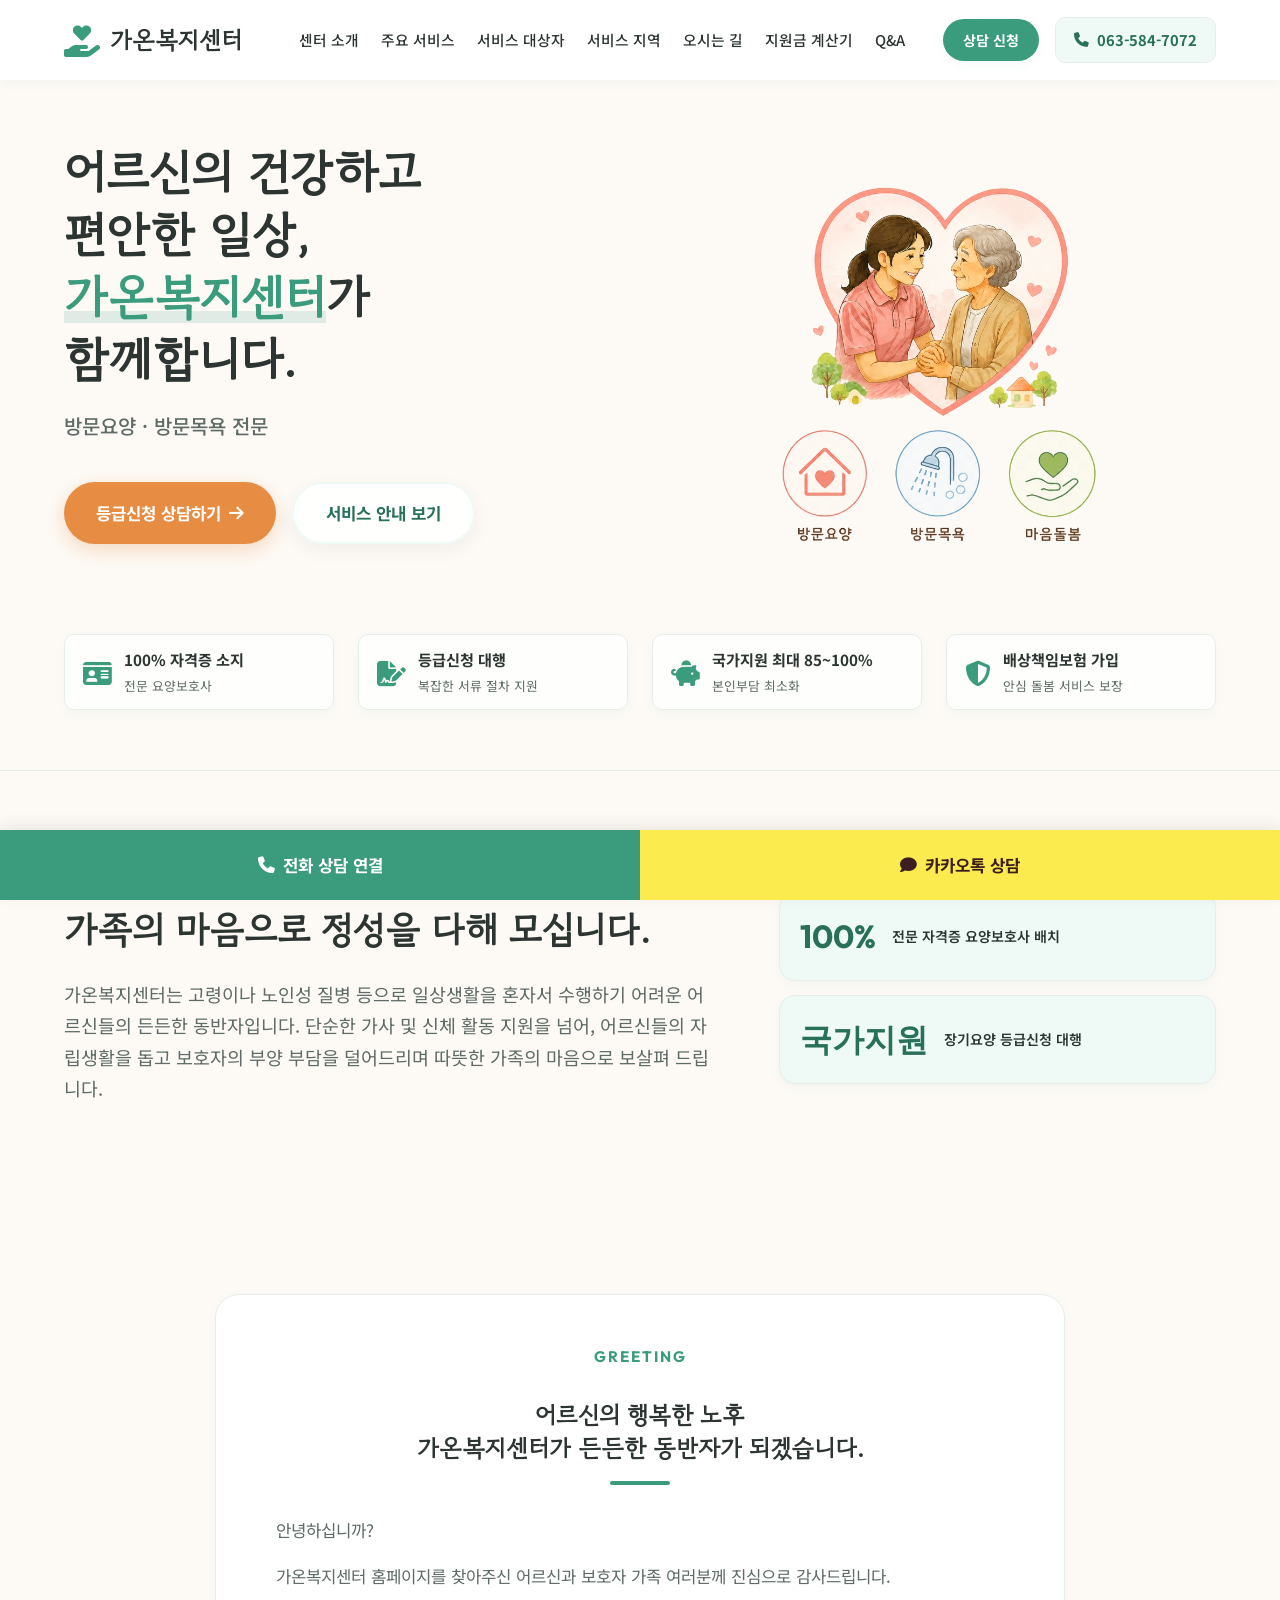
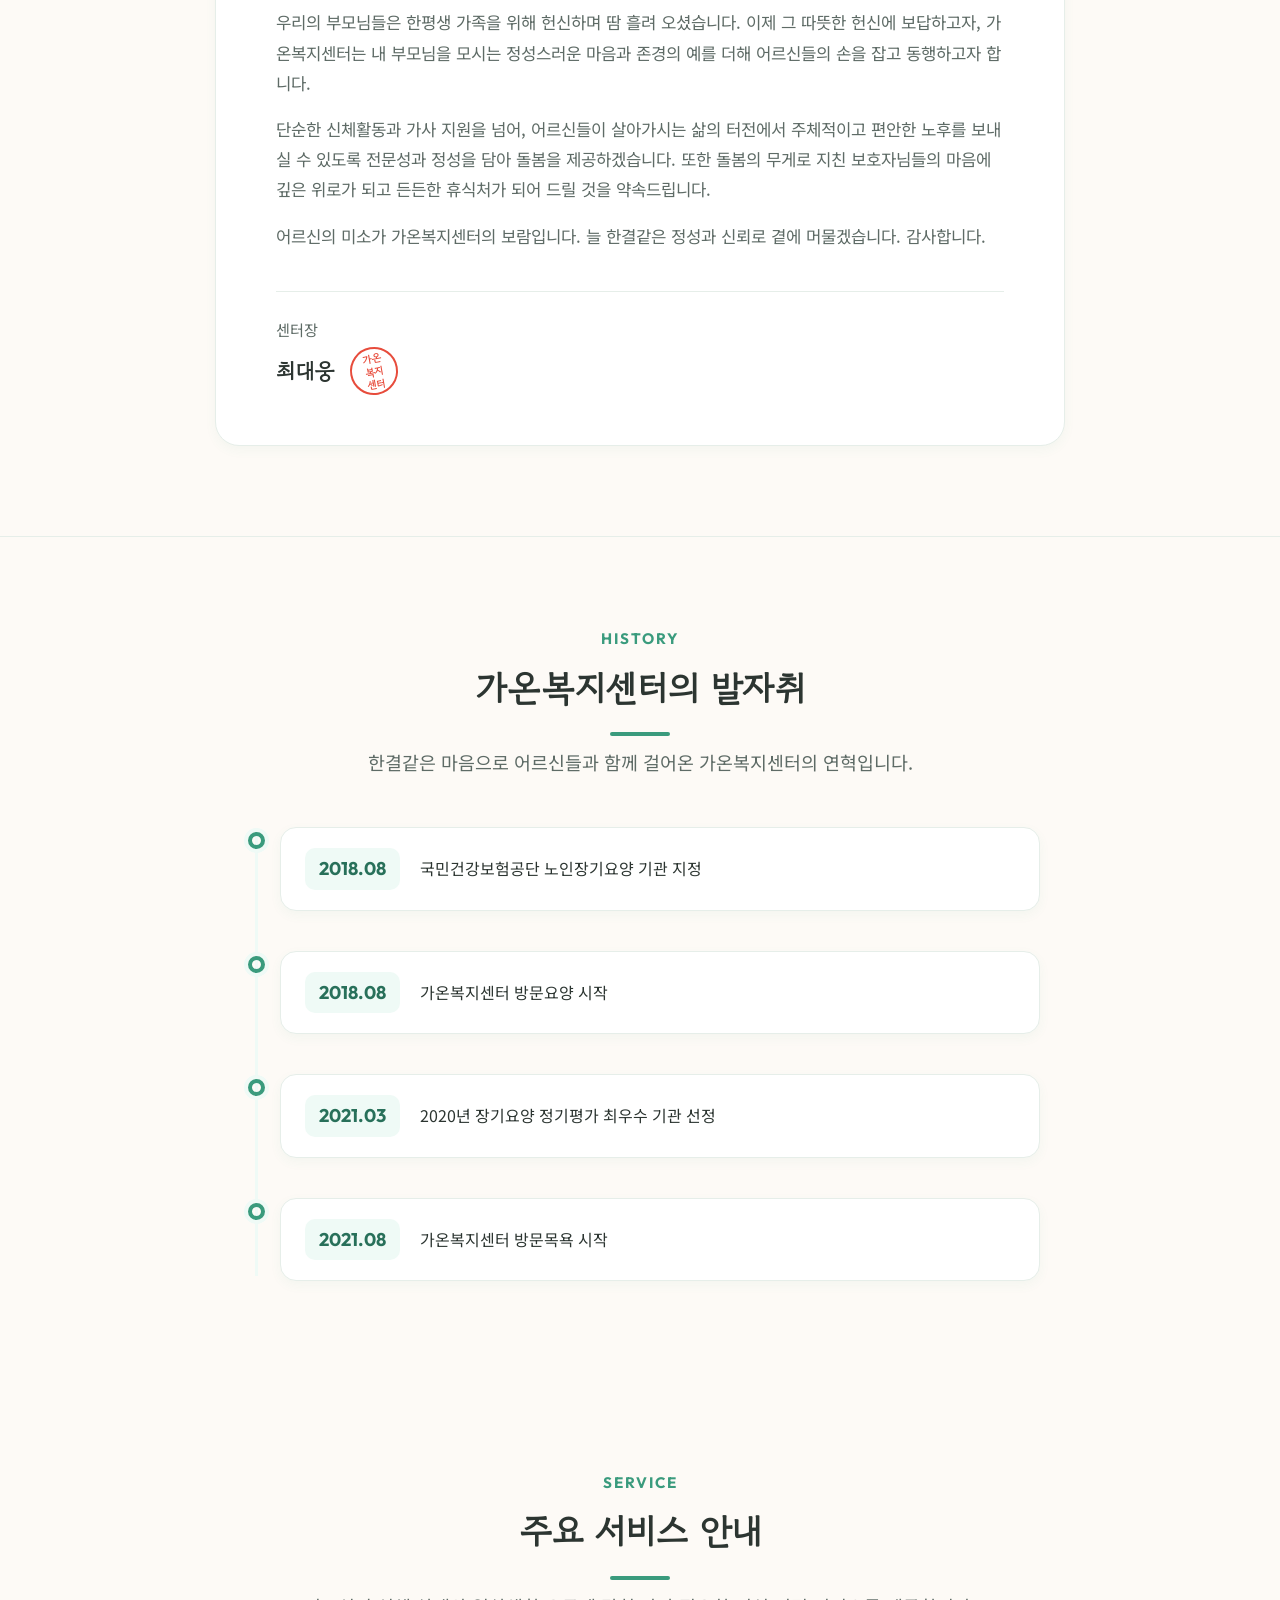
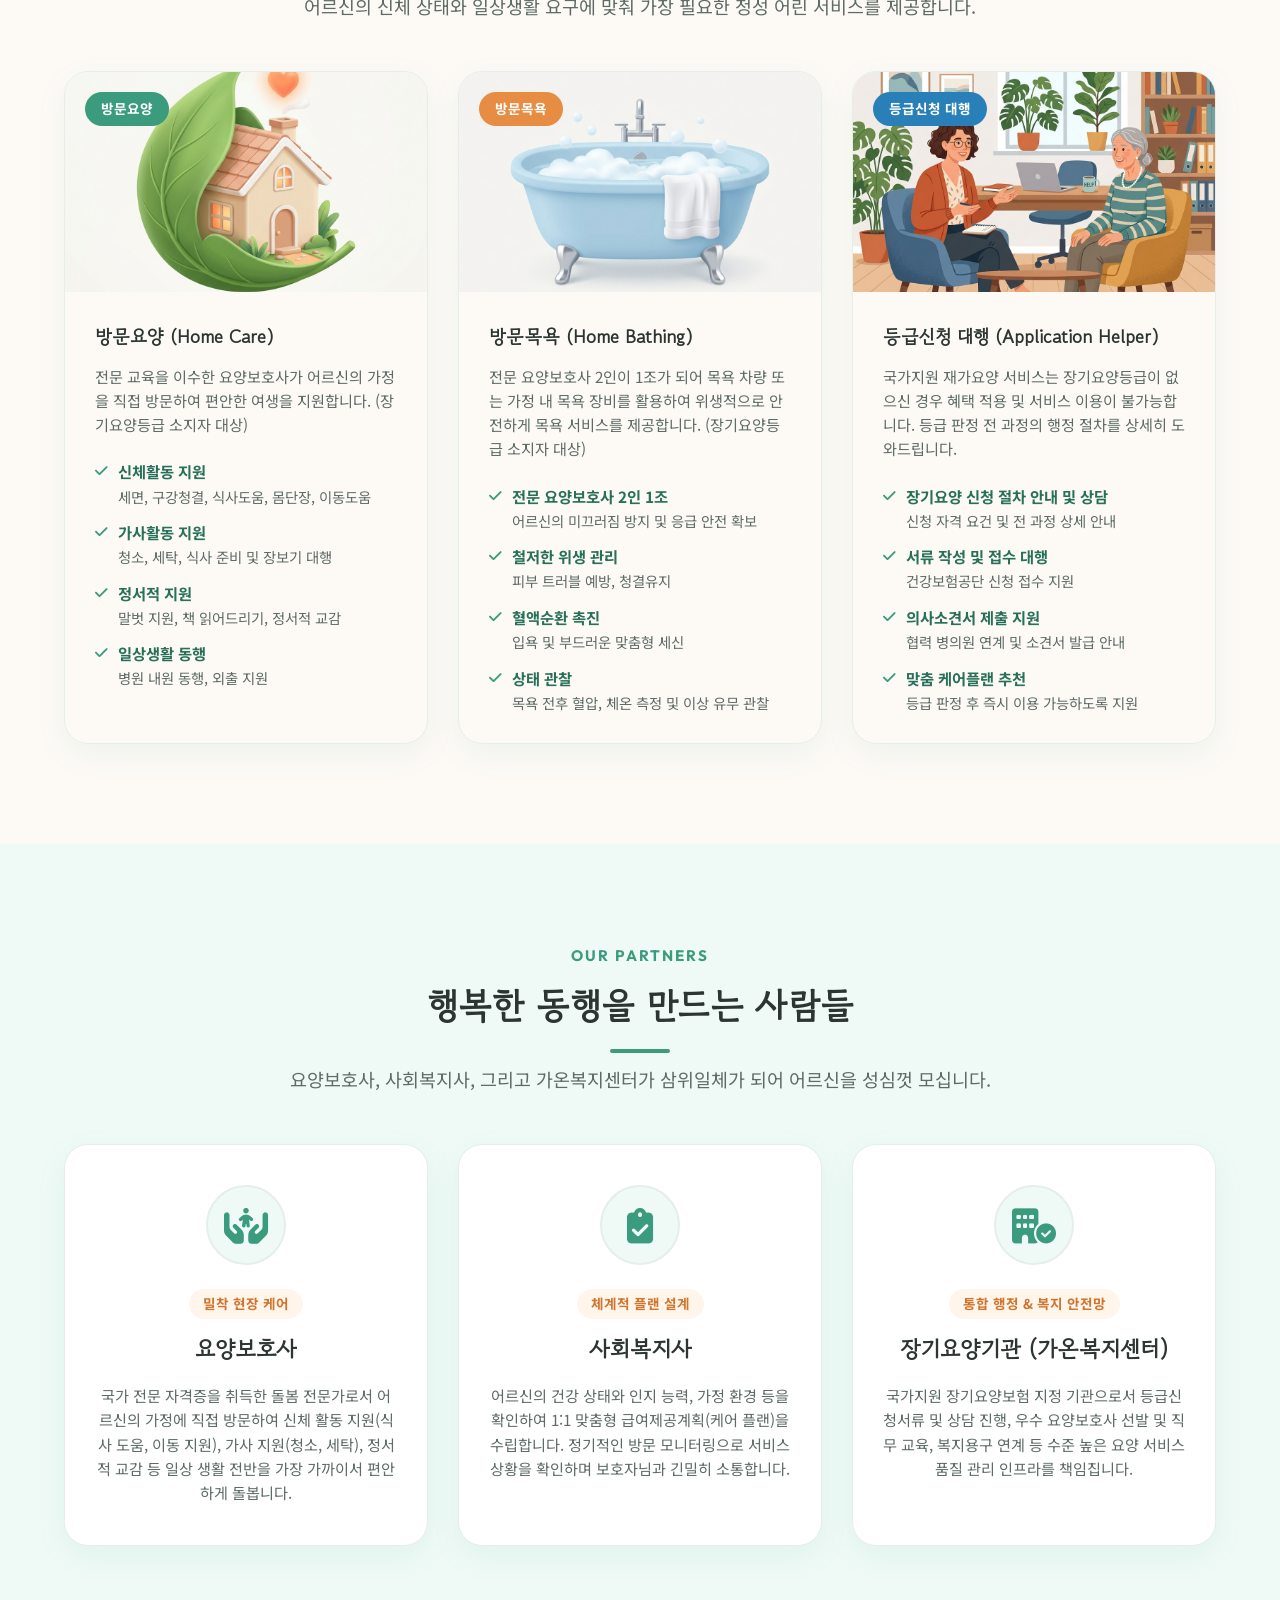
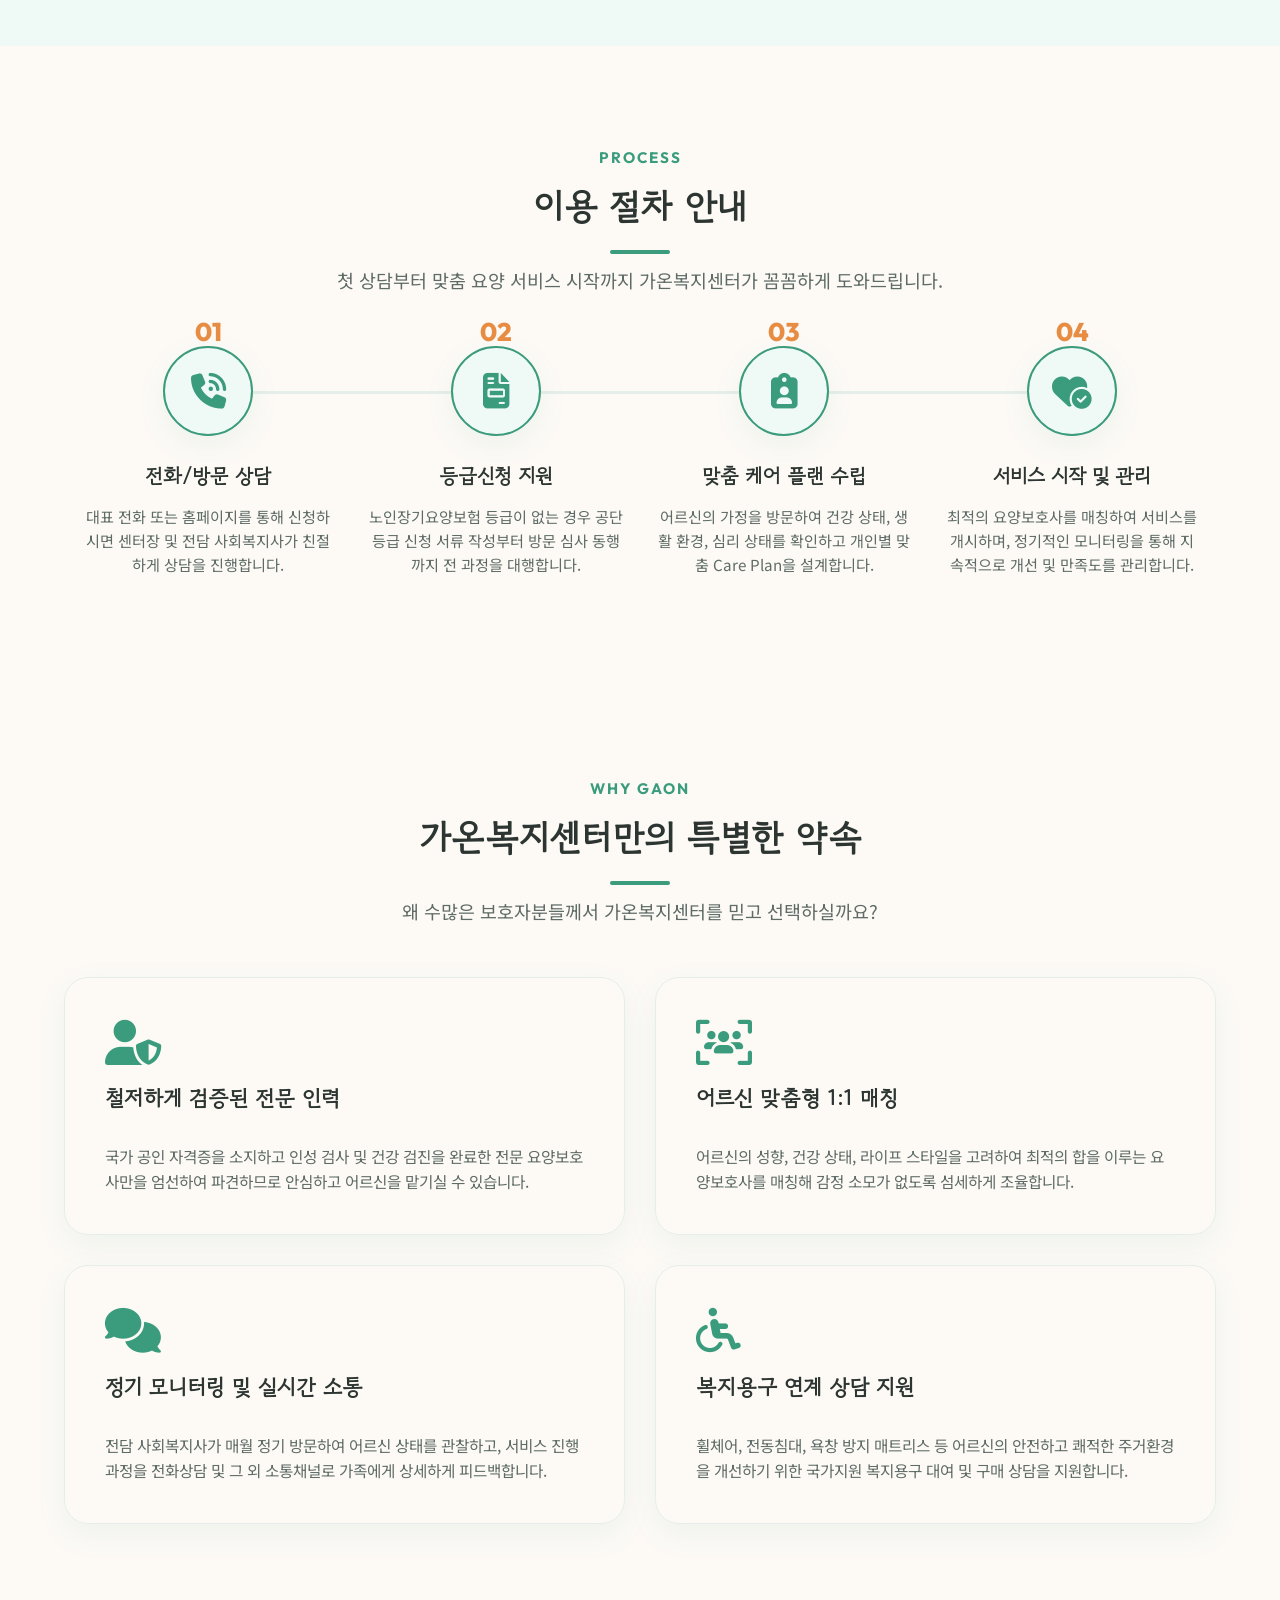
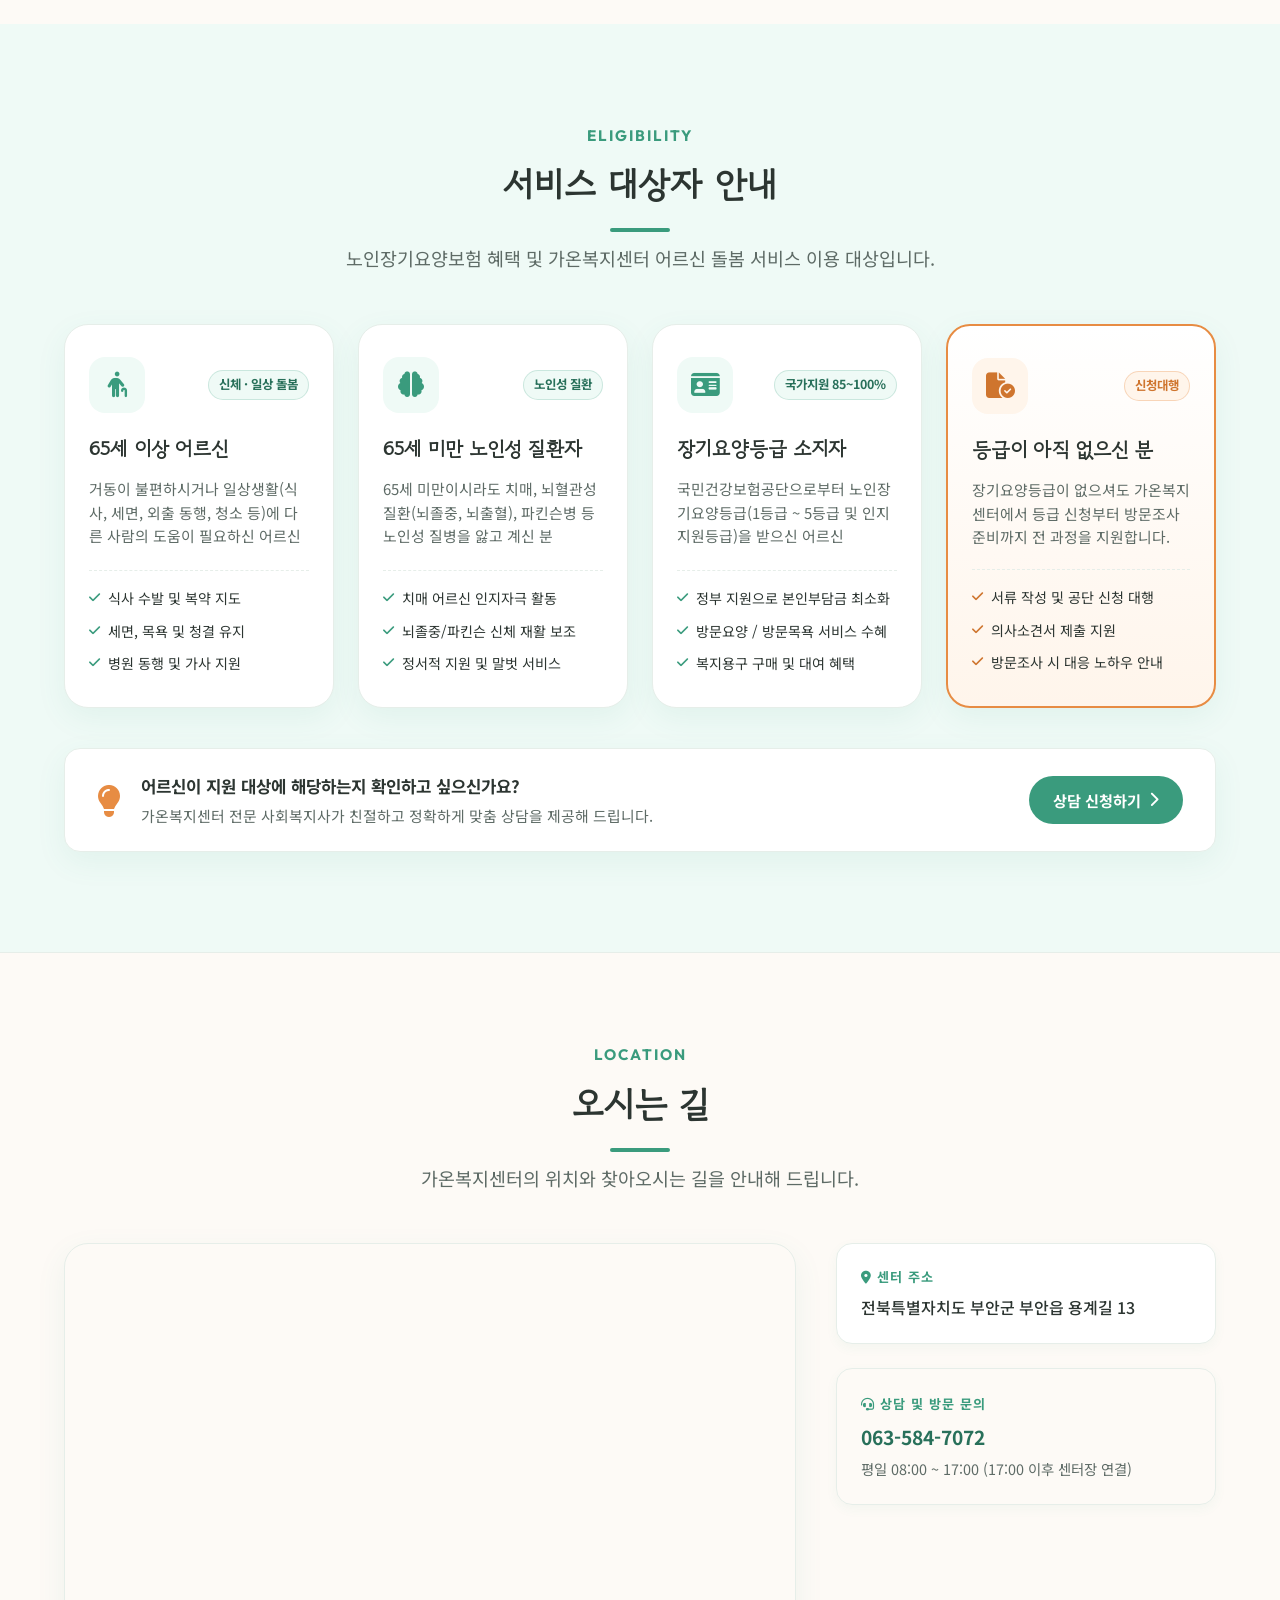
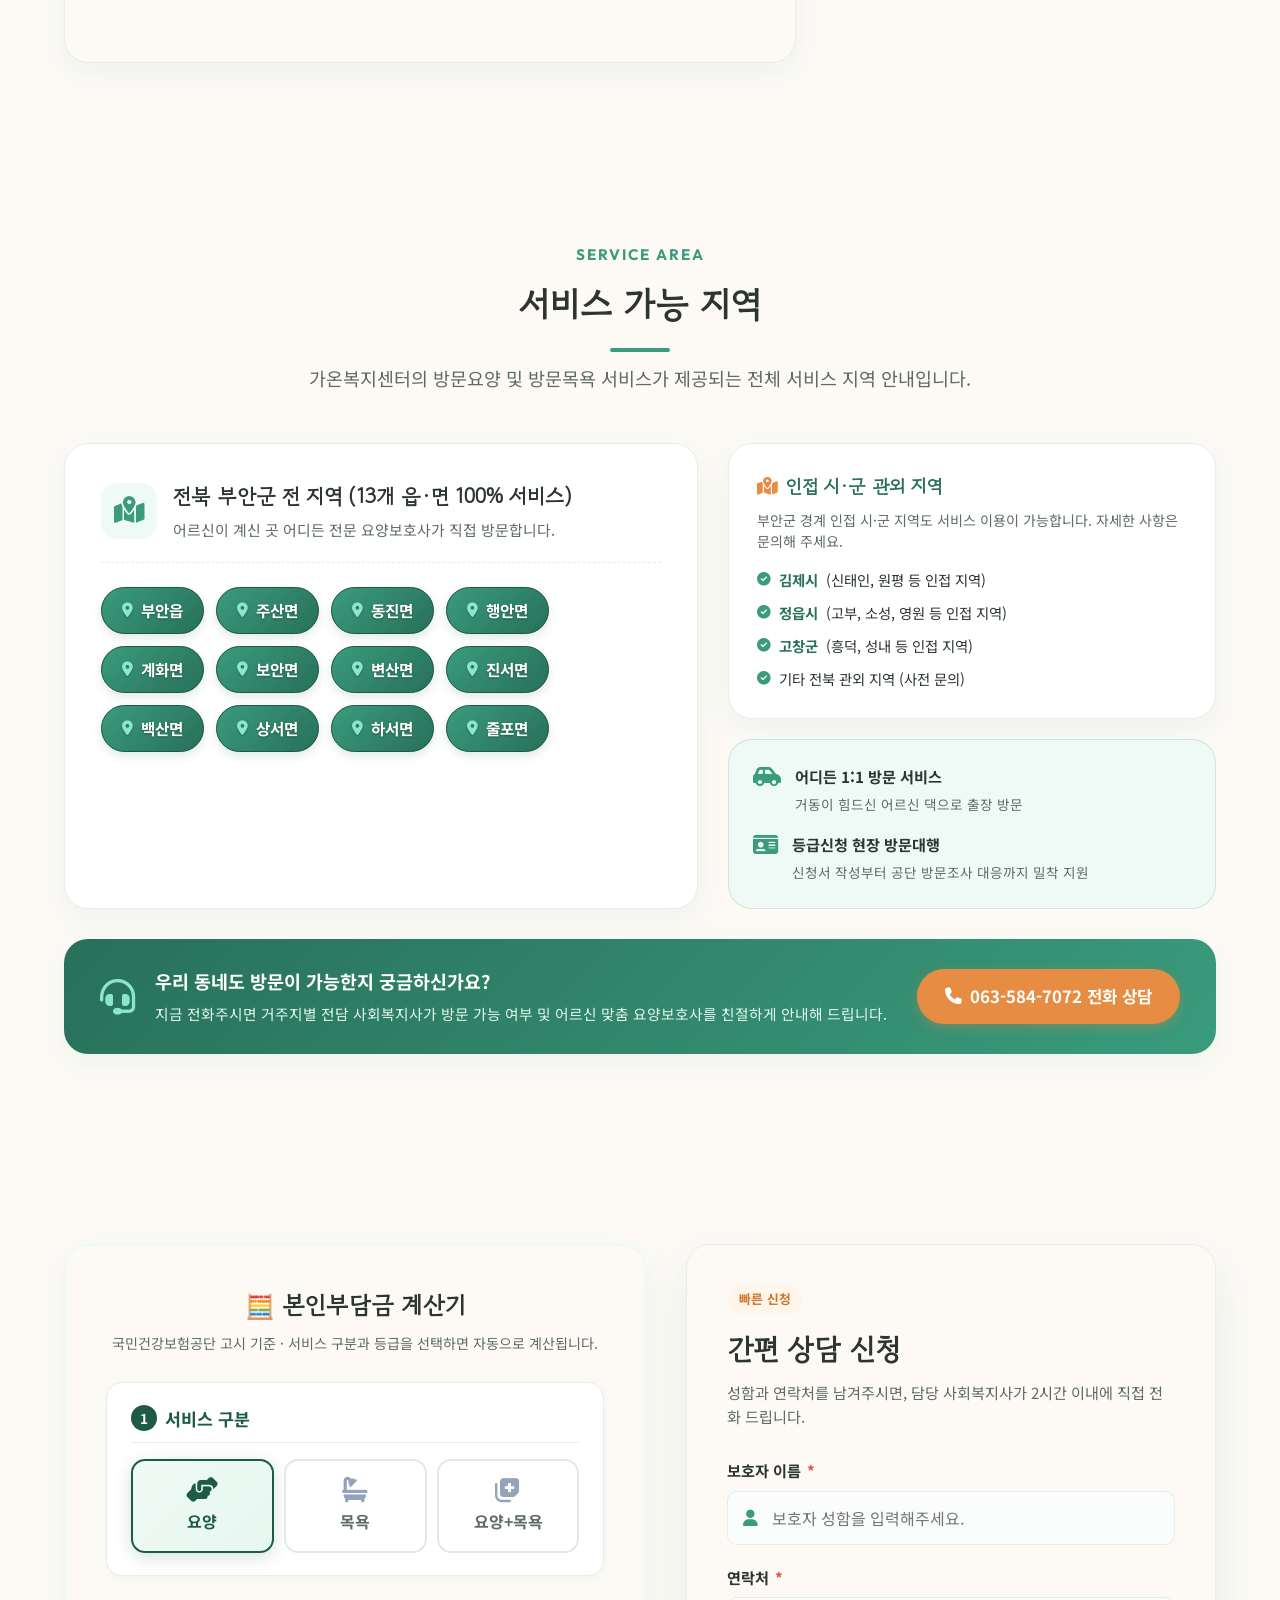
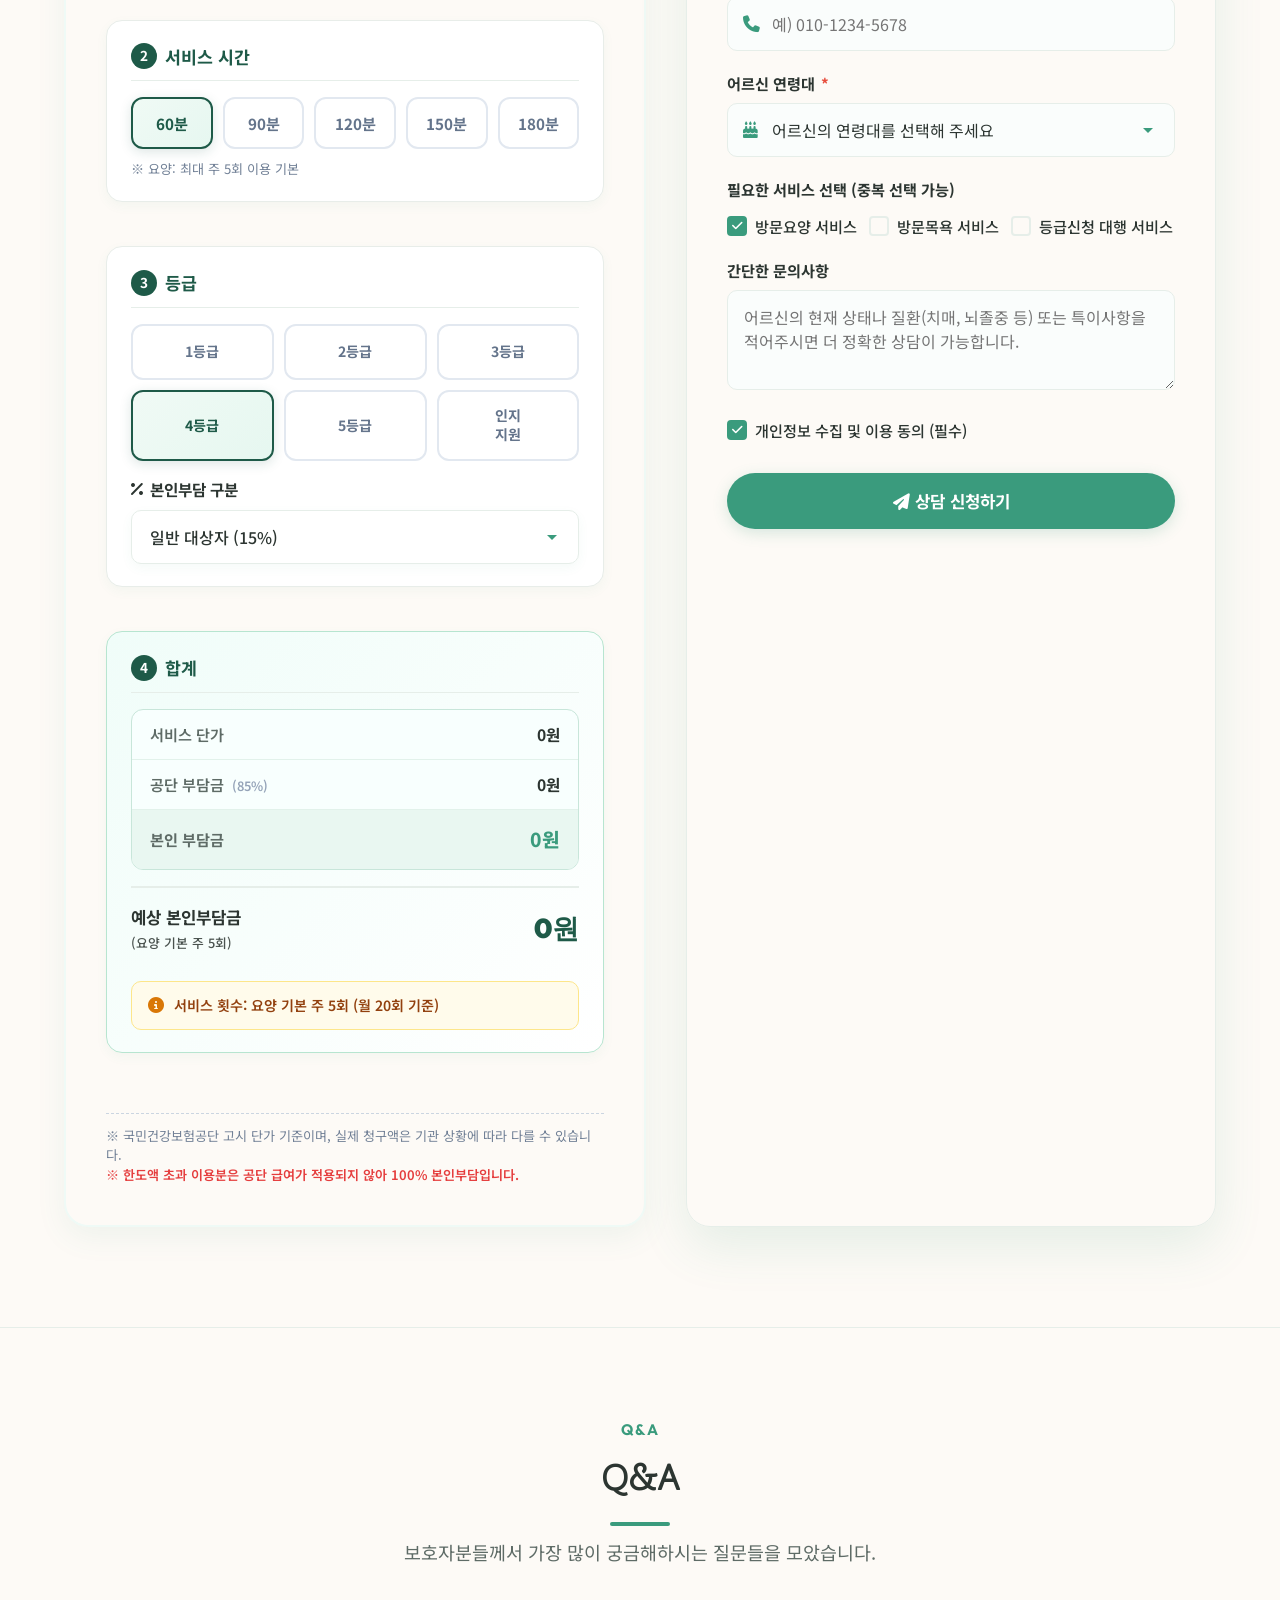
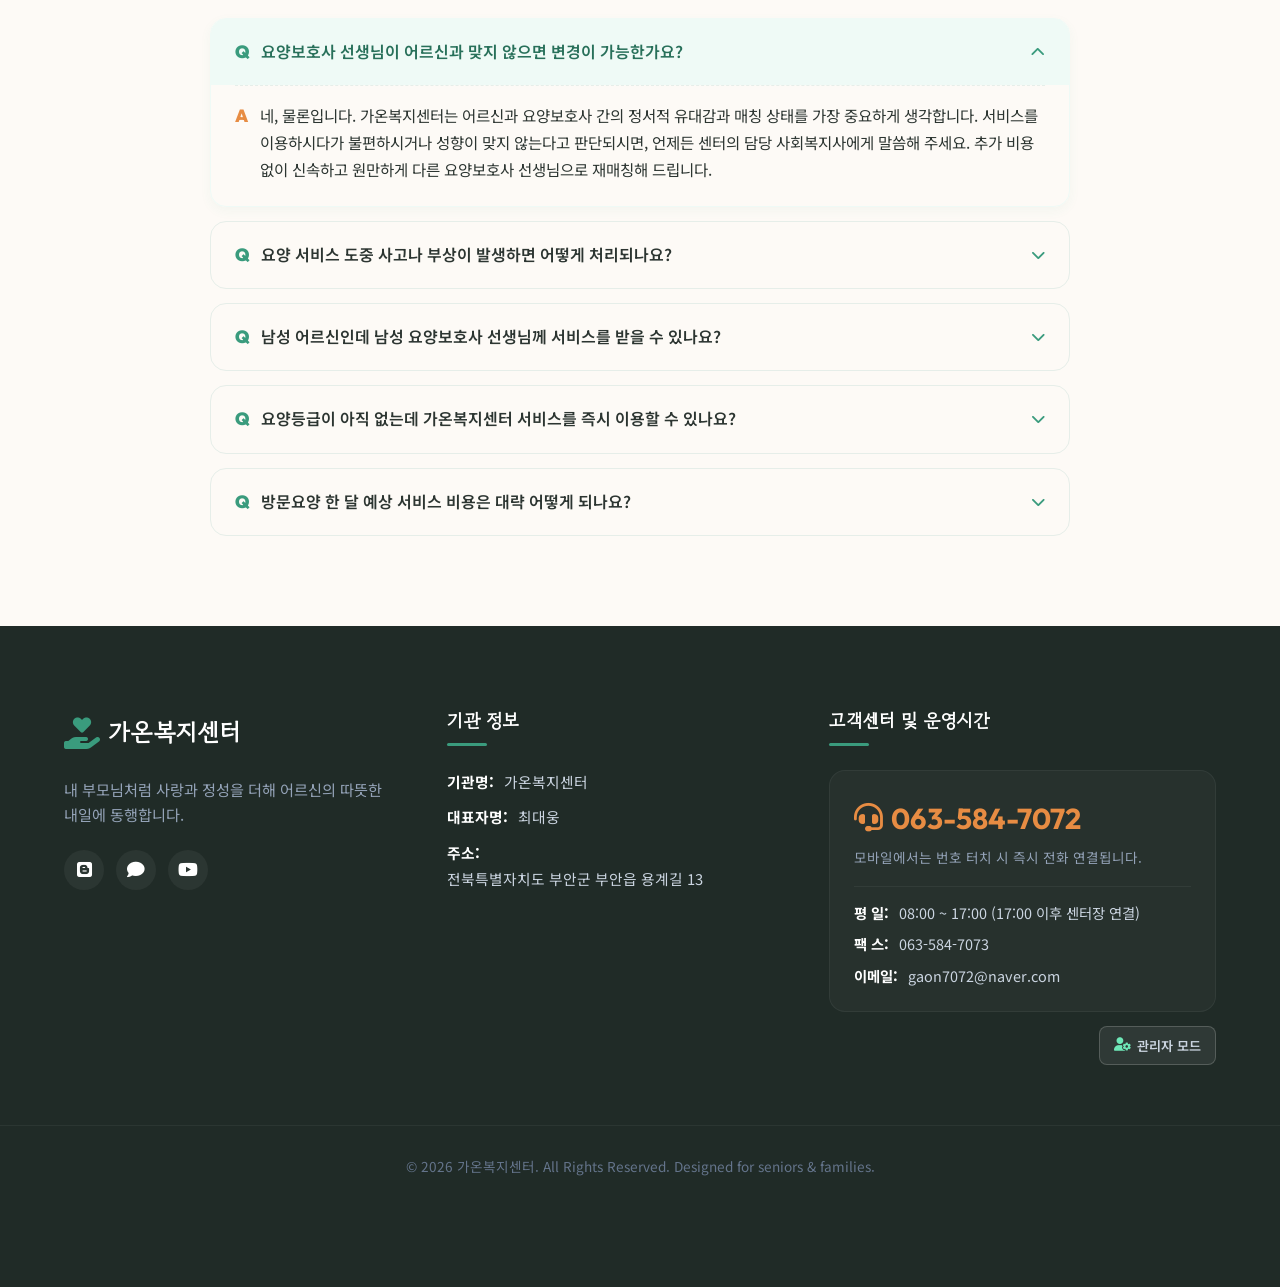
==== index.html @ 6565c1ab "Move admin button to under customer center box in footer" ====
<!DOCTYPE html>
<html lang="ko">
<head>
    <meta charset="UTF-8">
    <meta name="viewport" content="width=device-width, initial-scale=1.0">
    <title>가온복지센터 | 방문요양 · 방문목욕 전문</title>
    
    <!-- SEO Meta Tags -->
    <meta name="description" content="어르신의 건강하고 편안한 일상, 가온복지센터가 함께합니다. 100% 자격증 소지 전문 요양보호사, 등급신청 대행, 국가지원 최대 85~100% 혜택. 지금 상담을 신청하세요.">
    <meta name="keywords" content="방문요양, 방문목욕, 노인장기요양보험, 요양등급신청, 장기요양기관, 요양보호사, 어르신돌봄, 복지용구, 가온복지센터">
    <meta name="author" content="가온복지센터">
    <meta property="og:type" content="website">
    <meta property="og:title" content="가온복지센터">
    <meta property="og:description" content="어르신의 건강하고 편안한 일상, 가온복지센터가 함께합니다.">
    <meta property="og:image" content="assets/images/hero-care.png">
    
    <!-- Google Fonts -->
    <link rel="preconnect" href="https://fonts.googleapis.com">
    <link rel="preconnect" href="https://fonts.gstatic.com" crossorigin>
    <link href="https://fonts.googleapis.com/css2?family=Gowun+Dodum&family=Noto+Sans+KR:wght@300;400;500;700;900&family=Outfit:wght@400;600;700&display=swap" rel="stylesheet">
    
    <!-- FontAwesome for Icons -->
    <link rel="stylesheet" href="https://cdnjs.cloudflare.com/ajax/libs/font-awesome/6.4.0/css/all.min.css">
    
    <!-- Custom Style -->
    <link rel="stylesheet" href="css/style.css">
</head>
<body>

    <!-- Header Navigation -->
    <header class="main-header">
        <div class="header-container">
            <a href="#" class="logo">
                <span class="logo-icon"><i class="fa-solid fa-hand-holding-heart"></i></span>
                <span class="logo-text">가온복지센터</span>
            </a>
            
            <nav class="nav-menu" id="navMenu">
                <ul>
                    <li><a href="#about" class="nav-link">센터 소개</a></li>
                    <li><a href="#services" class="nav-link">주요 서비스</a></li>
                    <li><a href="#target" class="nav-link">서비스 대상자</a></li>
                    <li><a href="#service-area" class="nav-link">서비스 지역</a></li>
                    <li><a href="#reviews" class="nav-link">이용자 후기</a></li>
                    <li><a href="#gallery" class="nav-link">인증서/사진</a></li>
                    <li><a href="#map" class="nav-link">오시는 길</a></li>
                    <li><a href="#calculator" class="nav-link">지원금 계산기</a></li>
                    <li><a href="#faq" class="nav-link">Q&A</a></li>
                    <li><a href="#consultation" class="nav-link-btn mobile-only">상담 신청</a></li>
                </ul>
            </nav>
            
            <div class="header-actions">
                <a href="#consultation" class="nav-link-btn desktop-only">상담 신청</a>
                <a href="tel:063-584-7072" class="btn-tel" id="headerPhone"><i class="fa-solid fa-phone"></i> <span>063-584-7072</span></a>
                <button class="mobile-menu-toggle" id="menuToggle" aria-label="메뉴 열기">
                    <span></span>
                    <span></span>
                    <span></span>
                </button>
            </div>
        </div>
    </header>

    <main>
        <!-- Hero Section -->
        <section class="hero-section">
            <div class="hero-container">
                <div class="hero-grid">
                    <div class="hero-content">
                        <h1 class="hero-title">
                            어르신의 건강하고<br>편안한 일상,<br>
                            <span class="highlight">가온복지센터</span>가 함께합니다.
                        </h1>
                        <p class="hero-subtitle">
                            방문요양 · 방문목욕 전문
                        </p>
                        
                        <div class="hero-ctas">
                            <a href="#consultation" class="btn-primary">등급신청 상담하기 <i class="fa-solid fa-arrow-right"></i></a>
                            <a href="#services" class="btn-secondary">서비스 안내 보기</a>
                        </div>
                    </div>
                    <div class="hero-image-box">
                        <img src="assets/images/main-hero-illustration.png?v=4" alt="가온복지센터 돌봄 일러스트" class="hero-illustration">
                    </div>
                </div>

                <div class="trust-badges">
                    <div class="trust-badge-item">
                        <div class="badge-icon"><i class="fa-solid fa-id-card"></i></div>
                        <div class="badge-text">
                            <strong>100% 자격증 소지</strong>
                            <span>전문 요양보호사</span>
                        </div>
                    </div>
                    <div class="trust-badge-item">
                        <div class="badge-icon"><i class="fa-solid fa-file-signature"></i></div>
                        <div class="badge-text">
                            <strong>등급신청 대행</strong>
                            <span>복잡한 서류 절차 지원</span>
                        </div>
                    </div>
                    <div class="trust-badge-item">
                        <div class="badge-icon"><i class="fa-solid fa-piggy-bank"></i></div>
                        <div class="badge-text">
                            <strong>국가지원 최대 85~100%</strong>
                            <span>본인부담 최소화</span>
                        </div>
                    </div>
                    <div class="trust-badge-item">
                        <div class="badge-icon"><i class="fa-solid fa-shield-halved"></i></div>
                        <div class="badge-text">
                            <strong>배상책임보험 가입</strong>
                            <span>안심 돌봄 서비스 보장</span>
                        </div>
                    </div>
                </div>
            </div>
        </section>

        <!-- Brief Intro / Stat Banner -->
        <section id="about" class="intro-section">
            <div class="container">
                <div class="intro-grid">
                    <div class="intro-text">
                        <h2 class="section-title-sm">ABOUT US</h2>
                        <h3 class="intro-headline">가족의 마음으로 정성을 다해 모십니다.</h3>
                        <p class="intro-description">
                            가온복지센터는 고령이나 노인성 질병 등으로 일상생활을 혼자서 수행하기 어려운 어르신들의 든든한 동반자입니다. 단순한 가사 및 신체 활동 지원을 넘어, 어르신들의 자립생활을 돕고 보호자의 부양 부담을 덜어드리며 따뜻한 가족의 마음으로 보살펴 드립니다.
                        </p>
                    </div>
                    <div class="stats-grid">
                        <div class="stat-card">
                            <span class="stat-number">100%</span>
                            <span class="stat-label">전문 자격증 요양보호사 배치</span>
                        </div>
                        <div class="stat-card">
                            <span class="stat-number">국가지원</span>
                            <span class="stat-label">장기요양 등급신청 대행</span>
                        </div>
                    </div>
                </div>
            </div>
        </section>

        <!-- Director's Greetings Section -->
        <section id="greeting" class="greeting-section">
            <div class="container">
                <div class="greeting-content-wrap">
                    <div class="greeting-content">
                        <span class="sub-title">GREETING</span>
                        <h2 class="section-title" id="greetingTitle">어르신의 행복한 노후<br>가온복지센터가 든든한 동반자가 되겠습니다.</h2>
                        <div class="greeting-text" id="greetingText">
                            <!-- Greetings content will be injected by JavaScript -->
                        </div>
                        <div class="director-sign">
                            <span class="director-title" id="greetingPosition">센터장</span>
                            <div class="director-name-wrapper">
                                <strong class="director-name" id="greetingDirectorName">최대웅</strong>
                                <span class="director-stamp">가온<br>복지<br>센터</span>
                            </div>
                        </div>
                    </div>
                </div>
            </div>
        </section>

        <!-- Center History Section -->
        <section id="history" class="history-section">
            <div class="container">
                <div class="section-header">
                    <span class="sub-title">HISTORY</span>
                    <h2 class="section-title">가온복지센터의 발자취</h2>
                    <p class="section-desc">한결같은 마음으로 어르신들과 함께 걸어온 가온복지센터의 연혁입니다.</p>
                </div>
                <div class="history-timeline" id="historyTimeline">
                    <!-- Timeline items will be injected by JavaScript -->
                </div>
            </div>
        </section>

        <!-- Service Overview Section -->
        <section id="services" class="services-section">
            <div class="container">
                <div class="section-header">
                    <span class="sub-title">SERVICE</span>
                    <h2 class="section-title">주요 서비스 안내</h2>
                    <p class="section-desc">어르신의 신체 상태와 일상생활 요구에 맞춰 가장 필요한 정성 어린 서비스를 제공합니다.</p>
                </div>
                
                <div class="services-grid">
                    <!-- Service 1: 방문요양 -->
                    <div class="service-card">
                        <div class="card-img-wrapper">
                            <img src="assets/images/service-care-ill.png" alt="방문요양 서비스" class="service-img">
                            <span class="service-tag">방문요양</span>
                        </div>
                        <div class="card-content">
                            <h3 class="card-title">방문요양 (Home Care)</h3>
                            <p class="card-description">
                                전문 교육을 이수한 요양보호사가 어르신의 가정을 직접 방문하여 편안한 여생을 지원합니다. (장기요양등급 소지자 대상)
                            </p>
                            <ul class="card-list">
                                <li><i class="fa-solid fa-check"></i> <div class="list-item-text"><strong>신체활동 지원</strong><span class="list-desc">세면, 구강청결, 식사도움, 몸단장, 이동도움</span></div></li>
                                <li><i class="fa-solid fa-check"></i> <div class="list-item-text"><strong>가사활동 지원</strong><span class="list-desc">청소, 세탁, 식사 준비 및 장보기 대행</span></div></li>
                                <li><i class="fa-solid fa-check"></i> <div class="list-item-text"><strong>정서적 지원</strong><span class="list-desc">말벗 지원, 책 읽어드리기, 정서적 교감</span></div></li>
                                <li><i class="fa-solid fa-check"></i> <div class="list-item-text"><strong>일상생활 동행</strong><span class="list-desc">병원 내원 동행, 외출 지원</span></div></li>
                            </ul>
                        </div>
                    </div>

                    <!-- Service 2: 방문목욕 -->
                    <div class="service-card">
                        <div class="card-img-wrapper">
                            <img src="assets/images/service-bath-ill.png" alt="방문목욕 서비스" class="service-img">
                            <span class="service-tag secondary">방문목욕</span>
                        </div>
                        <div class="card-content">
                            <h3 class="card-title">방문목욕 (Home Bathing)</h3>
                            <p class="card-description">
                                전문 요양보호사 2인이 1조가 되어 목욕 차량 또는 가정 내 목욕 장비를 활용하여 위생적으로 안전하게 목욕 서비스를 제공합니다. (장기요양등급 소지자 대상)
                            </p>
                            <ul class="card-list">
                                <li><i class="fa-solid fa-check"></i> <div class="list-item-text"><strong>전문 요양보호사 2인 1조</strong><span class="list-desc">어르신의 미끄러짐 방지 및 응급 안전 확보</span></div></li>
                                <li><i class="fa-solid fa-check"></i> <div class="list-item-text"><strong>철저한 위생 관리</strong><span class="list-desc">피부 트러블 예방, 청결유지</span></div></li>
                                <li><i class="fa-solid fa-check"></i> <div class="list-item-text"><strong>혈액순환 촉진</strong><span class="list-desc">입욕 및 부드러운 맞춤형 세신</span></div></li>
                                <li><i class="fa-solid fa-check"></i> <div class="list-item-text"><strong>상태 관찰</strong><span class="list-desc">목욕 전후 혈압, 체온 측정 및 이상 유무 관찰</span></div></li>
                            </ul>
                        </div>
                    </div>

                    <!-- Service 3: 등급신청 대행 -->
                    <div class="service-card">
                        <div class="card-img-wrapper">
                            <img src="assets/images/service-apply-ill.png" alt="등급신청 대행 서비스" class="service-img">
                            <span class="service-tag accent">등급신청 대행</span>
                        </div>
                        <div class="card-content">
                            <h3 class="card-title">등급신청 대행 (Application Helper)</h3>
                            <p class="card-description">
                                국가지원 재가요양 서비스는 장기요양등급이 없으신 경우 혜택 적용 및 서비스 이용이 불가능합니다. 등급 판정 전 과정의 행정 절차를 상세히 도와드립니다.
                            </p>
                            <ul class="card-list">
                                <li><i class="fa-solid fa-check"></i> <div class="list-item-text"><strong>장기요양 신청 절차 안내 및 상담</strong><span class="list-desc">신청 자격 요건 및 전 과정 상세 안내</span></div></li>
                                <li><i class="fa-solid fa-check"></i> <div class="list-item-text"><strong>서류 작성 및 접수 대행</strong><span class="list-desc">건강보험공단 신청 접수 지원</span></div></li>
                                <li><i class="fa-solid fa-check"></i> <div class="list-item-text"><strong>의사소견서 제출 지원</strong><span class="list-desc">협력 병의원 연계 및 소견서 발급 안내</span></div></li>
                                <li><i class="fa-solid fa-check"></i> <div class="list-item-text"><strong>맞춤 케어플랜 추천</strong><span class="list-desc">등급 판정 후 즉시 이용 가능하도록 지원</span></div></li>
                            </ul>
                        </div>
                    </div>
                </div>
            </div>
        </section>

        <!-- Roles Section -->
        <section id="roles" class="roles-section">
            <div class="container">
                <div class="section-header">
                    <span class="sub-title">OUR PARTNERS</span>
                    <h2 class="section-title">행복한 동행을 만드는 사람들</h2>
                    <p class="section-desc">요양보호사, 사회복지사, 그리고 가온복지센터가 삼위일체가 되어 어르신을 성심껏 모십니다.</p>
                </div>
                
                <div class="roles-grid">
                    <!-- Caregiver Card -->
                    <div class="role-card">
                        <div class="role-icon-box">
                            <i class="fa-solid fa-hands-holding-child"></i>
                        </div>
                        <span class="role-badge">밀착 현장 케어</span>
                        <h3 class="role-title">요양보호사</h3>
                        <p class="role-description">
                            국가 전문 자격증을 취득한 돌봄 전문가로서 어르신의 가정에 직접 방문하여 신체 활동 지원(식사 도움, 이동 지원), 가사 지원(청소, 세탁), 정서적 교감 등 일상 생활 전반을 가장 가까이서 편안하게 돌봅니다.
                        </p>
                    </div>

                    <!-- Social Worker Card -->
                    <div class="role-card">
                        <div class="role-icon-box">
                            <i class="fa-solid fa-clipboard-check"></i>
                        </div>
                        <span class="role-badge">체계적 플랜 설계</span>
                        <h3 class="role-title">사회복지사</h3>
                        <p class="role-description">
                            어르신의 건강 상태와 인지 능력, 가정 환경 등을 확인하여 1:1 맞춤형 급여제공계획(케어 플랜)을 수립합니다. 정기적인 방문 모니터링으로 서비스 상황을 확인하며 보호자님과 긴밀히 소통합니다.
                        </p>
                    </div>

                    <!-- Agency Card -->
                    <div class="role-card">
                        <div class="role-icon-box">
                            <i class="fa-solid fa-building-circle-check"></i>
                        </div>
                        <span class="role-badge">통합 행정 & 복지 안전망</span>
                        <h3 class="role-title">장기요양기관 (가온복지센터)</h3>
                        <p class="role-description">
                            국가지원 장기요양보험 지정 기관으로서 등급신청서류 및 상담 진행, 우수 요양보호사 선발 및 직무 교육, 복지용구 연계 등 수준 높은 요양 서비스 품질 관리 인프라를 책임집니다.
                        </p>
                    </div>
                </div>
            </div>
        </section>

        <!-- Process Section -->
        <section id="process" class="process-section">
            <div class="container">
                <div class="section-header">
                    <span class="sub-title">PROCESS</span>
                    <h2 class="section-title">이용 절차 안내</h2>
                    <p class="section-desc">첫 상담부터 맞춤 요양 서비스 시작까지 가온복지센터가 꼼꼼하게 도와드립니다.</p>
                </div>
                
                <div class="process-roadmap">
                    <!-- Step 1 -->
                    <div class="process-step">
                        <div class="step-num-box">
                            <span class="step-number">01</span>
                            <div class="step-icon"><i class="fa-solid fa-phone-volume"></i></div>
                        </div>
                        <h3 class="step-title">전화/방문 상담</h3>
                        <p class="step-desc">대표 전화 또는 홈페이지를 통해 신청하시면 센터장 및 전담 사회복지사가 친절하게 상담을 진행합니다.</p>
                    </div>
                    
                    <!-- Line separator -->
                    <div class="process-line"></div>
                    
                    <!-- Step 2 -->
                    <div class="process-step">
                        <div class="step-num-box">
                            <span class="step-number">02</span>
                            <div class="step-icon"><i class="fa-solid fa-file-invoice"></i></div>
                        </div>
                        <h3 class="step-title">등급신청 지원</h3>
                        <p class="step-desc">노인장기요양보험 등급이 없는 경우 공단 등급 신청 서류 작성부터 방문 심사 동행까지 전 과정을 대행합니다.</p>
                    </div>
                    
                    <!-- Line separator -->
                    <div class="process-line"></div>
                    
                    <!-- Step 3 -->
                    <div class="process-step">
                        <div class="step-num-box">
                            <span class="step-number">03</span>
                            <div class="step-icon"><i class="fa-solid fa-clipboard-user"></i></div>
                        </div>
                        <h3 class="step-title">맞춤 케어 플랜 수립</h3>
                        <p class="step-desc">어르신의 가정을 방문하여 건강 상태, 생활 환경, 심리 상태를 확인하고 개인별 맞춤 Care Plan을 설계합니다.</p>
                    </div>
                    
                    <!-- Line separator -->
                    <div class="process-line"></div>
                    
                    <!-- Step 4 -->
                    <div class="process-step">
                        <div class="step-num-box">
                            <span class="step-number">04</span>
                            <div class="step-icon"><i class="fa-solid fa-heart-circle-check"></i></div>
                        </div>
                        <h3 class="step-title">서비스 시작 및 관리</h3>
                        <p class="step-desc">최적의 요양보호사를 매칭하여 서비스를 개시하며, 정기적인 모니터링을 통해 지속적으로 개선 및 만족도를 관리합니다.</p>
                    </div>
                </div>
            </div>
        </section>

        <!-- Trust & Strengths Section -->
        <section id="strengths" class="strengths-section">
            <div class="container">
                <div class="section-header">
                    <span class="sub-title">WHY GAON</span>
                    <h2 class="section-title">가온복지센터만의 특별한 약속</h2>
                    <p class="section-desc">왜 수많은 보호자분들께서 가온복지센터를 믿고 선택하실까요?</p>
                </div>
                
                <div class="strengths-grid">
                    <!-- Detail 1 -->
                    <div class="strength-card">
                        <div class="strength-icon"><i class="fa-solid fa-user-shield"></i></div>
                        <h3 class="strength-title">철저하게 검증된 전문 인력</h3>
                        <p class="strength-desc">
                            국가 공인 자격증을 소지하고 인성 검사 및 건강 검진을 완료한 전문 요양보호사만을 엄선하여 파견하므로 안심하고 어르신을 맡기실 수 있습니다.
                        </p>
                    </div>
                    
                    <!-- Detail 2 -->
                    <div class="strength-card">
                        <div class="strength-icon"><i class="fa-solid fa-users-viewfinder"></i></div>
                        <h3 class="strength-title">어르신 맞춤형 1:1 매칭</h3>
                        <p class="strength-desc">
                            어르신의 성향, 건강 상태, 라이프 스타일을 고려하여 최적의 합을 이루는 요양보호사를 매칭해 감정 소모가 없도록 섬세하게 조율합니다.
                        </p>
                    </div>
                    
                    <!-- Detail 3 -->
                    <div class="strength-card">
                        <div class="strength-icon"><i class="fa-solid fa-comments"></i></div>
                        <h3 class="strength-title">정기 모니터링 및 실시간 소통</h3>
                        <p class="strength-desc">
                            전담 사회복지사가 매월 정기 방문하여 어르신 상태를 관찰하고, 서비스 진행 과정을 전화상담 및 그 외 소통채널로 가족에게 상세하게 피드백합니다.
                        </p>
                    </div>
                    
                    <!-- Detail 4 -->
                    <div class="strength-card">
                        <div class="strength-icon"><i class="fa-solid fa-wheelchair"></i></div>
                        <h3 class="strength-title">복지용구 연계 상담 지원</h3>
                        <p class="strength-desc">
                            휠체어, 전동침대, 욕창 방지 매트리스 등 어르신의 안전하고 쾌적한 주거환경을 개선하기 위한 국가지원 복지용구 대여 및 구매 상담을 지원합니다.
                        </p>
                    </div>
                </div>
            </div>
        </section>

        <!-- Service Target Section (서비스 대상자 안내) -->
        <section id="target" class="target-section">
            <div class="container">
                <div class="section-header">
                    <span class="sub-title">ELIGIBILITY</span>
                    <h2 class="section-title">서비스 대상자 안내</h2>
                    <p class="section-desc">노인장기요양보험 혜택 및 가온복지센터 어르신 돌봄 서비스 이용 대상입니다.</p>
                </div>
                
                <div class="target-grid">
                    <!-- Target Card 1 -->
                    <div class="target-card">
                        <div class="target-card-header">
                            <div class="target-icon-box">
                                <i class="fa-solid fa-person-cane"></i>
                            </div>
                            <span class="target-badge">신체 · 일상 돌봄</span>
                        </div>
                        <h3 class="target-title">65세 이상 어르신</h3>
                        <p class="target-desc">
                            거동이 불편하시거나 일상생활(식사, 세면, 외출 동행, 청소 등)에 다른 사람의 도움이 필요하신 어르신
                        </p>
                        <ul class="target-list">
                            <li><i class="fa-solid fa-check"></i> 식사 수발 및 복약 지도</li>
                            <li><i class="fa-solid fa-check"></i> 세면, 목욕 및 청결 유지</li>
                            <li><i class="fa-solid fa-check"></i> 병원 동행 및 가사 지원</li>
                        </ul>
                    </div>

                    <!-- Target Card 2 -->
                    <div class="target-card">
                        <div class="target-card-header">
                            <div class="target-icon-box">
                                <i class="fa-solid fa-brain"></i>
                            </div>
                            <span class="target-badge">노인성 질환</span>
                        </div>
                        <h3 class="target-title">65세 미만 노인성 질환자</h3>
                        <p class="target-desc">
                            65세 미만이시라도 치매, 뇌혈관성 질환(뇌졸중, 뇌출혈), 파킨슨병 등 노인성 질병을 앓고 계신 분
                        </p>
                        <ul class="target-list">
                            <li><i class="fa-solid fa-check"></i> 치매 어르신 인지자극 활동</li>
                            <li><i class="fa-solid fa-check"></i> 뇌졸중/파킨슨 신체 재활 보조</li>
                            <li><i class="fa-solid fa-check"></i> 정서적 지원 및 말벗 서비스</li>
                        </ul>
                    </div>

                    <!-- Target Card 3 -->
                    <div class="target-card">
                        <div class="target-card-header">
                            <div class="target-icon-box">
                                <i class="fa-solid fa-id-card"></i>
                            </div>
                            <span class="target-badge">국가지원 85~100%</span>
                        </div>
                        <h3 class="target-title">장기요양등급 소지자</h3>
                        <p class="target-desc">
                            국민건강보험공단으로부터 노인장기요양등급(1등급 ~ 5등급 및 인지지원등급)을 받으신 어르신
                        </p>
                        <ul class="target-list">
                            <li><i class="fa-solid fa-check"></i> 정부 지원으로 본인부담금 최소화</li>
                            <li><i class="fa-solid fa-check"></i> 방문요양 / 방문목욕 서비스 수혜</li>
                            <li><i class="fa-solid fa-check"></i> 복지용구 구매 및 대여 혜택</li>
                        </ul>
                    </div>

                    <!-- Target Card 4 -->
                    <div class="target-card highlight">
                        <div class="target-card-header">
                            <div class="target-icon-box">
                                <i class="fa-solid fa-file-circle-check"></i>
                            </div>
                            <span class="target-badge badge-accent">신청대행</span>
                        </div>
                        <h3 class="target-title">등급이 아직 없으신 분</h3>
                        <p class="target-desc">
                            장기요양등급이 없으셔도 가온복지센터에서 등급 신청부터 방문조사 준비까지 전 과정을 지원합니다.
                        </p>
                        <ul class="target-list">
                            <li><i class="fa-solid fa-check"></i> 서류 작성 및 공단 신청 대행</li>
                            <li><i class="fa-solid fa-check"></i> 의사소견서 제출 지원</li>
                            <li><i class="fa-solid fa-check"></i> 방문조사 시 대응 노하우 안내</li>
                        </ul>
                    </div>
                </div>

                <div class="target-notice-banner">
                    <div class="banner-icon"><i class="fa-solid fa-lightbulb"></i></div>
                    <div class="banner-text">
                        <strong>어르신이 지원 대상에 해당하는지 확인하고 싶으신가요?</strong>
                        <span>가온복지센터 전문 사회복지사가 친절하고 정확하게 맞춤 상담을 제공해 드립니다.</span>
                    </div>
                    <a href="#consultation" class="banner-btn">상담 신청하기 <i class="fa-solid fa-chevron-right"></i></a>
                </div>
            </div>
        </section>

        <!-- ① User Reviews Section -->
        <section id="reviews" class="reviews-section">
            <div class="container">
                <div class="section-header">
                    <span class="sub-title">REVIEWS</span>
                    <h2 class="section-title">이용자 후기</h2>
                    <p class="section-desc">가온복지센터 서비스를 이용하신 어르신과 보호자 가족분들의 소중한 후기입니다.</p>
                </div>
                <div class="reviews-grid" id="reviewsGrid">
                    <!-- Review cards injected by JavaScript -->
                </div>
            </div>
        </section>

        <!-- ② Certificates / Field Photos Section -->
        <section id="gallery" class="gallery-section">
            <div class="container">
                <div class="section-header">
                    <span class="sub-title">GALLERY</span>
                    <h2 class="section-title">인증서 &amp; 현장 사진</h2>
                    <p class="section-desc">가온복지센터의 공식 인증서와 현장 활동 사진을 확인하실 수 있습니다.</p>
                </div>
                <div class="gallery-grid" id="galleryGrid">
                    <!-- Gallery items injected by JavaScript -->
                </div>
            </div>
        </section>

        <!-- Map Section (오시는 길) -->
        <section id="map" class="map-section">
            <div class="container">
                <div class="section-header">
                    <span class="sub-title">LOCATION</span>
                    <h2 class="section-title">오시는 길</h2>
                    <p class="section-desc">가온복지센터의 위치와 찾아오시는 길을 안내해 드립니다.</p>
                </div>
                <div class="map-content-grid">
                    <div class="map-embed-wrapper">
                        <iframe id="mapEmbed" src="" allowfullscreen loading="lazy" title="가온복지센터 위치"></iframe>
                    </div>
                    <div class="map-info-box">
                        <div class="map-address-card">
                            <p class="map-address-label"><i class="fa-solid fa-location-dot"></i> 센터 주소</p>
                            <p class="map-address-text" id="mapAddressText">주소를 입력해 주세요.</p>
                        </div>
                        <div class="map-contact-card">
                            <p class="map-address-label"><i class="fa-solid fa-headset"></i> 상담 및 방문 문의</p>
                            <p class="map-address-text"><strong style="color: var(--color-primary-dark); font-size: 1.2rem;">063-584-7072</strong></p>
                            <p style="font-size: 0.9rem; color: var(--color-text-muted); margin-top: 4px;">평일 08:00 ~ 17:00 (17:00 이후 센터장 연결)</p>
                        </div>
                    </div>
                </div>
            </div>
        </section>

        <!-- Service Area Section (서비스 가능 지역) -->
        <section id="service-area" class="service-area-section">
            <div class="container">
                <div class="section-header">
                    <span class="sub-title">SERVICE AREA</span>
                    <h2 class="section-title">서비스 가능 지역</h2>
                    <p class="section-desc">가온복지센터의 방문요양 및 방문목욕 서비스가 제공되는 전체 서비스 지역 안내입니다.</p>
                </div>
                
                <div class="service-area-grid-wrapper">
                    <!-- Left: Buan-gun 13 Eup/Myeon Main Box -->
                    <div class="service-area-main-box">
                        <div class="service-area-header-card">
                            <div class="area-icon"><i class="fa-solid fa-map-location-dot"></i></div>
                            <div>
                                <h3>전북 부안군 전 지역 (13개 읍·면 100% 서비스)</h3>
                                <p>어르신이 계신 곳 어디든 전문 요양보호사가 직접 방문합니다.</p>
                            </div>
                        </div>
                        
                        <div class="service-area-tags" id="serviceAreaTags">
                            <!-- Area tags injected by JavaScript -->
                        </div>
                    </div>

                    <!-- Right: Neighboring Regions & Service Highlights -->
                    <div class="service-area-side-box">
                        <div class="neighbor-region-card">
                            <div style="margin-bottom: 8px;">
                                <h4 style="margin-bottom: 0;"><i class="fa-solid fa-map-location-dot" style="color: var(--color-secondary);"></i> 인접 시·군 관외 지역</h4>
                            </div>
                            <p class="neighbor-desc">부안군 경계 인접 시·군 지역도 서비스 이용이 가능합니다. 자세한 사항은 문의해 주세요.</p>
                            <ul class="neighbor-list">
                                <li><i class="fa-solid fa-circle-check"></i> <strong>김제시</strong> (신태인, 원평 등 인접 지역)</li>
                                <li><i class="fa-solid fa-circle-check"></i> <strong>정읍시</strong> (고부, 소성, 영원 등 인접 지역)</li>
                                <li><i class="fa-solid fa-circle-check"></i> <strong>고창군</strong> (흥덕, 성내 등 인접 지역)</li>
                                <li><i class="fa-solid fa-circle-check"></i> 기타 전북 관외 지역 (사전 문의)</li>
                            </ul>
                        </div>

                        <div class="area-features-card">
                            <div class="feature-item">
                                <i class="fa-solid fa-car-side"></i>
                                <div>
                                    <strong>어디든 1:1 방문 서비스</strong>
                                    <span>거동이 힘드신 어르신 댁으로 출장 방문</span>
                                </div>
                            </div>
                            <div class="feature-item">
                                <i class="fa-solid fa-id-card"></i>
                                <div>
                                    <strong>등급신청 현장 방문대행</strong>
                                    <span>신청서 작성부터 공단 방문조사 대응까지 밀착 지원</span>
                                </div>
                            </div>
                        </div>
                    </div>
                </div>

                <div class="service-area-cta-banner">
                    <div class="cta-info">
                        <i class="fa-solid fa-headset"></i>
                        <div>
                            <strong>우리 동네도 방문이 가능한지 궁금하신가요?</strong>
                            <span>지금 전화주시면 거주지별 전담 사회복지사가 방문 가능 여부 및 어르신 맞춤 요양보호사를 친절하게 안내해 드립니다.</span>
                        </div>
                    </div>
                    <a href="tel:063-584-7072" class="btn-primary"><i class="fa-solid fa-phone"></i> 063-584-7072 전화 상담</a>
                </div>
            </div>
        </section>

        <!-- Subsidy Calculator + Form Section -->
        <section id="calculator" class="calc-consultation-section">
            <div class="container">
                <div class="calc-consult-grid">
                    
                    <!-- Left: Subsidy Calculator -->
                    <div class="calculator-box">
                        <div class="calc-header" style="text-align: center; margin-bottom: 28px;">
                            <h3 class="calc-title" style="font-size: 1.5rem; justify-content: center; gap: 8px;">
                                🧮 본인부담금 계산기
                            </h3>
                            <p class="calc-subtitle" style="font-size: 0.88rem; color: var(--color-text-muted); line-height: 1.5; margin-top: 6px;">
                                국민건강보험공단 고시 기준 · 서비스 구분과 등급을 선택하면 자동으로 계산됩니다.
                            </p>
                        </div>

                        <div class="calc-form">

                            <!-- ① 서비스 구분 -->
                            <div class="calc-card-step">
                                <div class="calc-step-title">
                                    <span class="step-num">1</span> 서비스 구분
                                </div>
                                <div class="calc-service-type-group" id="serviceTypeGroup">
                                    <label class="calc-radio-card active" for="typeYoyang">
                                        <input type="radio" id="typeYoyang" name="serviceType" value="요양" checked>
                                        <i class="fa-solid fa-hands-helping"></i>
                                        <span>요양</span>
                                    </label>
                                    <label class="calc-radio-card" for="typeMogyok">
                                        <input type="radio" id="typeMogyok" name="serviceType" value="목욕">
                                        <i class="fa-solid fa-bath"></i>
                                        <span>목욕</span>
                                    </label>
                                    <label class="calc-radio-card" for="typeBoth">
                                        <input type="radio" id="typeBoth" name="serviceType" value="요양+목욕">
                                        <i class="fa-solid fa-notes-medical"></i>
                                        <span>요양+목욕</span>
                                    </label>
                                </div>
                            </div>

                            <!-- ② 서비스 시간 -->
                            <div class="calc-card-step">
                                <div class="calc-step-title">
                                    <span class="step-num">2</span> 서비스 시간
                                </div>

                                <!-- 요양 시간 옵션 -->
                                <div id="yoyangTimeOptions">
                                    <div class="calc-time-grid">
                                        <label class="calc-time-card" for="time60">
                                            <input type="radio" id="time60" name="serviceTime" value="60" checked>
                                            <span class="time-min">60분</span>
                                        </label>
                                        <label class="calc-time-card" for="time90">
                                            <input type="radio" id="time90" name="serviceTime" value="90">
                                            <span class="time-min">90분</span>
                                        </label>
                                        <label class="calc-time-card" for="time120">
                                            <input type="radio" id="time120" name="serviceTime" value="120">
                                            <span class="time-min">120분</span>
                                        </label>
                                        <label class="calc-time-card" for="time150">
                                            <input type="radio" id="time150" name="serviceTime" value="150">
                                            <span class="time-min">150분</span>
                                        </label>
                                        <label class="calc-time-card" for="time180">
                                            <input type="radio" id="time180" name="serviceTime" value="180">
                                            <span class="time-min">180분</span>
                                        </label>
                                    </div>
                                    <p class="calc-note-sm">※ 요양: 최대 주 5회 이용 기본</p>
                                </div>

                                <!-- 목욕 시간 옵션 -->
                                <div id="mogyokTimeOptions" style="display:none;">
                                    <div class="calc-time-grid calc-time-grid--bath">
                                        <label class="calc-time-card calc-time-card--bath" for="bathShort">
                                            <input type="radio" id="bathShort" name="serviceTime" value="bath_short">
                                            <i class="fa-solid fa-car-side"></i>
                                            <span class="time-label">차량 내 목욕</span>
                                            <span class="time-sub">40분 이상 ~ 60분 미만</span>
                                        </label>
                                        <label class="calc-time-card calc-time-card--bath active" for="bathLong">
                                            <input type="radio" id="bathLong" name="serviceTime" value="bath_long" checked>
                                            <i class="fa-solid fa-car-side"></i>
                                            <span class="time-label">차량 내 목욕</span>
                                            <span class="time-sub">60분 이상</span>
                                        </label>
                                    </div>
                                    <p class="calc-note-sm">※ 목욕: 월 2회 이용 기본</p>
                                </div>
                            </div>

                            <!-- ③ 등급 -->
                            <div class="calc-card-step">
                                <div class="calc-step-title">
                                    <span class="step-num">3</span> 등급
                                </div>
                                <div class="calc-grade-grid" id="gradeGroup">
                                    <label class="calc-grade-card" for="grade1"><input type="radio" id="grade1" name="careGrade" value="1"><span>1등급</span></label>
                                    <label class="calc-grade-card" for="grade2"><input type="radio" id="grade2" name="careGrade" value="2"><span>2등급</span></label>
                                    <label class="calc-grade-card" for="grade3"><input type="radio" id="grade3" name="careGrade" value="3"><span>3등급</span></label>
                                    <label class="calc-grade-card" for="grade4"><input type="radio" id="grade4" name="careGrade" value="4" checked><span>4등급</span></label>
                                    <label class="calc-grade-card" for="grade5"><input type="radio" id="grade5" name="careGrade" value="5"><span>5등급</span></label>
                                    <label class="calc-grade-card" for="grade6"><input type="radio" id="grade6" name="careGrade" value="6"><span>인지<br>지원</span></label>
                                </div>
                                <div class="calc-group" style="margin-top: 16px;">
                                    <label class="calc-label" for="copayRatio"><i class="fa-solid fa-percent"></i> 본인부담 구분</label>
                                    <select id="copayRatio" class="calc-select">
                                        <option value="15" selected>일반 대상자 (15%)</option>
                                        <option value="9">감경 - 일반소득층 (9%)</option>
                                        <option value="6">감경 - 저소득층 (6%)</option>
                                        <option value="0">기초생활수급권자 (0%)</option>
                                    </select>
                                </div>
                            </div>

                            <!-- ④ 합계 결과 -->
                            <div class="calc-card-step calc-result-step">
                                <div class="calc-step-title">
                                    <span class="step-num">4</span> 합계
                                </div>
                                <div class="calc-result-table">
                                    <div class="calc-result-row">
                                        <span class="calc-result-label">서비스 단가</span>
                                        <span class="calc-result-value" id="newUnitCost">—</span>
                                    </div>
                                    <div class="calc-result-row">
                                        <span class="calc-result-label">공단 부담금 <small>(85%)</small></span>
                                        <span class="calc-result-value" id="newGovCost">—</span>
                                    </div>
                                    <div class="calc-result-row highlight-row">
                                        <span class="calc-result-label"><strong>본인 부담금</strong></span>
                                        <span class="calc-result-value" id="newCopay" style="color: var(--color-primary); font-size: 1.2rem; font-weight: 800;">—</span>
                                    </div>
                                </div>

                                <div class="calc-final-copay-box" style="margin-top: 16px;">
                                    <span class="calc-final-copay-label">예상 본인부담금 <small id="copayFreqSubtext" style="font-size:0.8rem; font-weight:500; opacity:0.85; display:block; margin-top:2px;">(요양 기본 주 5회)</small></span>
                                    <span class="calc-final-copay-value" id="outOfPocketVal">—</span>
                                </div>

                                <div class="calc-service-info-box" id="serviceInfoBox">
                                    <i class="fa-solid fa-circle-info"></i>
                                    <span id="serviceInfoText">서비스 횟수: 요양 기본 주 5회 (월 20회) · 목욕 기본 월 2회</span>
                                </div>
                            </div>

                            <p class="calc-notice" style="font-size: 0.82rem; color: #718096; line-height: 1.5; margin-top: 16px; border-top: 1px dashed #cbd5e1; padding-top: 12px;">
                                ※ 국민건강보험공단 고시 단가 기준이며, 실제 청구액은 기관 상황에 따라 다를 수 있습니다.<br>
                                <span style="color: #e53e3e; font-weight: 600;">※ 한도액 초과 이용분은 공단 급여가 적용되지 않아 100% 본인부담입니다.</span>
                            </p>
                        </div>
                    </div>
                    
                    <!-- Right: Consultation Form -->
                    <div id="consultation" class="consultation-form-box">
                        <div class="form-header">
                            <span class="form-badge">빠른 신청</span>
                            <h3 class="form-title">간편 상담 신청</h3>
                            <p class="form-subtitle">성함과 연락처를 남겨주시면, 담당 사회복지사가 2시간 이내에 직접 전화 드립니다.</p>
                        </div>
                        
                        <form id="careConsultForm" class="consult-form" novalidate>
                            <!-- Name -->
                            <div class="form-group">
                                <label for="userName" class="form-label">보호자 이름 <span class="required">*</span></label>
                                <div class="input-wrapper">
                                    <i class="fa-solid fa-user input-icon"></i>
                                    <input type="text" id="userName" name="userName" class="form-input" placeholder="보호자 성함을 입력해주세요." required>
                                </div>
                                <span class="error-msg" id="nameError">보호자 성함을 올바르게 입력해주세요.</span>
                            </div>
                            
                            <!-- Phone -->
                            <div class="form-group">
                                <label for="userPhone" class="form-label">연락처 <span class="required">*</span></label>
                                <div class="input-wrapper">
                                    <i class="fa-solid fa-phone input-icon"></i>
                                    <input type="tel" id="userPhone" name="userPhone" class="form-input" placeholder="예) 010-1234-5678" required>
                                </div>
                                <span class="error-msg" id="phoneError">연락처를 형식에 맞게 입력해주세요 (예: 010-1234-5678).</span>
                            </div>
                            
                            <!-- Elderly Age -->
                            <div class="form-group">
                                <label for="elderlyAge" class="form-label">어르신 연령대 <span class="required">*</span></label>
                                <div class="input-wrapper">
                                    <i class="fa-solid fa-cake-candles input-icon"></i>
                                    <select id="elderlyAge" name="elderlyAge" class="form-select" required>
                                        <option value="" disabled selected>어르신의 연령대를 선택해 주세요</option>
                                        <option value="60">65세 미만 (노인성 질환 보유)</option>
                                        <option value="65">65세 ~ 74세</option>
                                        <option value="75">75세 ~ 84세</option>
                                        <option value="85">85세 이상</option>
                                    </select>
                                </div>
                                <span class="error-msg" id="ageError">어르신의 연령대를 선택해 주세요.</span>
                            </div>
                            
                            <!-- Needs Selection (Radio/Checkbox) -->
                            <div class="form-group">
                                <label class="form-label">필요한 서비스 선택 (중복 선택 가능)</label>
                                <div class="checkbox-group">
                                    <label class="checkbox-label">
                                        <input type="checkbox" name="services" value="방문요양" checked>
                                        <span class="custom-checkbox"><i class="fa-solid fa-check"></i></span>
                                        방문요양 서비스
                                    </label>
                                    <label class="checkbox-label">
                                        <input type="checkbox" name="services" value="방문목욕">
                                        <span class="custom-checkbox"><i class="fa-solid fa-check"></i></span>
                                        방문목욕 서비스
                                    </label>
                                    <label class="checkbox-label">
                                        <input type="checkbox" name="services" value="등급신청">
                                        <span class="custom-checkbox"><i class="fa-solid fa-check"></i></span>
                                        등급신청 대행 서비스
                                    </label>
                                </div>
                            </div>
                            
                            <!-- Message -->
                            <div class="form-group">
                                <label for="userMessage" class="form-label">간단한 문의사항</label>
                                <textarea id="userMessage" name="userMessage" class="form-textarea" placeholder="어르신의 현재 상태나 질환(치매, 뇌졸중 등) 또는 특이사항을 적어주시면 더 정확한 상담이 가능합니다."></textarea>
                            </div>
                            
                            <!-- Privacy Policy Check -->
                            <div class="form-group checkbox-privacy">
                                <label class="checkbox-label">
                                    <input type="checkbox" id="privacyAgree" required checked>
                                    <span class="custom-checkbox"><i class="fa-solid fa-check"></i></span>
                                    개인정보 수집 및 이용 동의 (필수)
                                </label>
                                <span class="error-msg" id="privacyError">개인정보 수집 및 이용에 동의하셔야 신청이 완료됩니다.</span>
                            </div>
                            
                            <!-- Submit Button -->
                            <button type="submit" class="btn-submit">
                                <span class="btn-text"><i class="fa-solid fa-paper-plane"></i> 상담 신청하기</span>
                                <span class="btn-spinner"><i class="fa-solid fa-circle-notch fa-spin"></i> 전송 중...</span>
                            </button>
                        </form>
                    </div>
                </div>
            </div>
        </section>

        <!-- ④ FAQ Section -->
        <section id="faq" class="faq-section">
            <div class="container">
                <div class="section-header">
                    <span class="sub-title">Q&A</span>
                    <h2 class="section-title">Q&A</h2>
                    <p class="section-desc">보호자분들께서 가장 많이 궁금해하시는 질문들을 모았습니다.</p>
                </div>
                <div class="faq-list" id="faqList">
                    <!-- FAQ accordion items injected by JavaScript -->
                </div>
            </div>
        </section>
    </main>

    <!-- Footer -->
    <footer class="main-footer">
        <div class="footer-top">
            <div class="container">
                <div class="footer-grid">
                    <div class="footer-brand">
                        <a href="#" class="footer-logo">
                            <span class="logo-icon"><i class="fa-solid fa-hand-holding-heart"></i></span>
                            <span class="logo-text">가온복지센터</span>
                        </a>
                        <p class="brand-slogan" id="footerSlogan">
                            내 부모님처럼 사랑과 정성을 더해 어르신의 따뜻한 내일에 동행합니다.
                        </p>
                        <div class="sns-links">
                            <a href="#" id="footerSnsBlog" aria-label="블로그" target="_blank"><i class="fa-brands fa-blogger"></i></a>
                            <a href="#" id="footerSnsKakao" aria-label="카카오톡" target="_blank"><i class="fa-solid fa-comment"></i></a>
                            <a href="#" id="footerSnsYoutube" aria-label="유튜브" target="_blank"><i class="fa-brands fa-youtube"></i></a>
                        </div>
                    </div>
                    
                    <div class="footer-info">
                        <h4 class="footer-title">기관 정보</h4>
                        <ul class="info-list">
                            <li><strong>기관명:</strong> <span id="footerAgencyName"></span></li>
                            <li><strong>대표자명:</strong> <span id="footerOwner">최대웅</span></li>

                            <li><strong>주소:</strong><br><span id="footerAddress" style="display: block; margin-top: 4px; color: #cbd5e1; line-height: 1.5;"></span></li>
                        </ul>
                    </div>
                    
                    <div class="footer-contact">
                        <h4 class="footer-title">고객센터 및 운영시간</h4>
                        <div class="contact-card">
                            <span class="contact-phone"><i class="fa-solid fa-headset"></i> <span id="footerPhone">063-584-7072</span></span>
                            <p class="contact-desc">모바일에서는 번호 터치 시 즉시 전화 연결됩니다.</p>
                            <ul class="hours-list">
                                <li><strong>평 일:</strong> <span id="footerHoursWeekday">08:00 ~ 17:00 (17:00 이후 센터장 연결)</span></li>
                                <li><strong>팩 스:</strong> <span id="footerFax">063-584-7073</span></li>
                                <li><strong>이메일:</strong> <span id="footerEmail">gaon7072@naver.com</span></li>
                            </ul>
                        </div>
                        <div class="footer-admin-wrapper" style="margin-top: 14px; text-align: right;">
                            <a href="#" id="adminLink" class="footer-admin-btn"><i class="fa-solid fa-user-gear"></i> 관리자 모드</a>
                        </div>
                    </div>
                </div>
            </div>
        </div>
        
        <div class="footer-bottom">
            <div class="container">
                <p class="copyright">&copy; 2026 가온복지센터. All Rights Reserved. Designed for seniors & families.</p>
            </div>
        </div>
    </footer>

    <!-- Success Modal -->
    <div id="successModal" class="modal-overlay">
        <div class="modal-box">
            <div class="modal-icon"><i class="fa-solid fa-circle-check"></i></div>
            <h3 class="modal-title">상담 신청 완료</h3>
            <p class="modal-desc">
                정성껏 남겨주신 소중한 상담 요청이 접수되었습니다.<br>
                센터장 및 전담 사회복지사가 신속하게 확인하여 <strong>2시간 이내에</strong> 연락 드리겠습니다.
            </p>
            <div class="modal-details">
                <p><strong>보호자명:</strong> <span id="modalResName"></span></p>
                <p><strong>연락처:</strong> <span id="modalResPhone"></span></p>
                <p><strong>신청서비스:</strong> <span id="modalResServices"></span></p>
            </div>
            <button id="closeModalBtn" class="btn-modal-close">확인</button>
        </div>
    </div>

    <!-- Admin Password Modal -->
    <div id="adminPasswordModal" class="modal-overlay">
        <div class="modal-box" style="max-width: 400px;">
            <div class="modal-icon" style="color: var(--color-secondary);"><i class="fa-solid fa-lock"></i></div>
            <h3 class="modal-title">관리자 인증</h3>
            <p class="modal-desc">가온복지센터 관리자 비밀번호를 입력해주세요.</p>
            <div class="form-group" style="margin-bottom: 20px;">
                <div class="input-wrapper">
                    <i class="fa-solid fa-key input-icon"></i>
                    <input type="password" id="adminPasswordInput" class="form-input" placeholder="비밀번호를 입력하세요." style="padding-left: 44px; background-color: #fafdfc; border: 1.5px solid var(--color-border); border-radius: var(--border-radius-sm);">
                </div>
                <span class="error-msg" id="adminPasswordError" style="display: none; text-align: left; color: var(--color-danger); font-size: 0.8rem; margin-top: 4px; font-weight: 600;">비밀번호가 올바르지 않습니다. (초기: 1234)</span>
            </div>
            <div style="display: flex; gap: 10px;">
                <button id="cancelAdminBtn" class="btn-modal-close" style="background-color: var(--color-text-muted); width: 50%;">취소</button>
                <button id="submitAdminBtn" class="btn-modal-close" style="width: 50%;">확인</button>
            </div>
        </div>
    </div>

    <!-- Floating Action Buttons (Sticky Mobile Footer) -->
    <div class="floating-actions-bar">
        <a href="tel:063-584-7072" class="floating-btn btn-call" id="floatingCall">
            <i class="fa-solid fa-phone"></i>
            <span>전화 상담 연결</span>
        </a>
        <a href="http://pf.kakao.com/_xfxmvXn" class="floating-btn btn-kakao" target="_blank" rel="noopener noreferrer">
            <i class="fa-solid fa-comment"></i>
            <span>카카오톡 상담</span>
        </a>
    </div>

    <!-- Back to Top Button -->
    <button id="backToTop" class="back-to-top" aria-label="맨 위로 가기">
        <i class="fa-solid fa-arrow-up"></i>
    </button>

    <!-- Custom Script -->
    <script src="js/main.js"></script>
</body>
</html>
---- css/style.css ----
/* ==========================================================================
   Design System & Custom Properties
   ========================================================================== */
:root {
    /* Color Palette */
    --color-primary: #3a9b7d;        /* Caring Mint/Teal (Health, safety, care) */
    --color-primary-dark: #28705a;   /* Deep Mint for strong contrast */
    --color-primary-light: #effaf6;  /* Soft Mint background */
    --color-secondary: #e78c43;      /* Warm Orange/Coral for accents/CTAs */
    --color-secondary-dark: #cf752e;
    --color-secondary-light: #fff5eb;
    
    --color-bg-base: #fdfaf6;        /* Warm Creamy Beige (Trust, emotional comfort) */
    --color-bg-card: #ffffff;
    --color-text-main: #2c3531;      /* High contrast dark slate */
    --color-text-muted: #5e6b66;     /* Muted secondary text */
    --color-text-light: #ffffff;
    
    --color-border: #e6eee9;
    --color-danger: #e74c3c;         /* Validation errors */
    --color-danger-bg: #fde8e8;
    
    /* Typography */
    --font-main: 'Pretendard', 'Noto Sans KR', -apple-system, sans-serif;
    --font-warm: 'Gowun Dodum', 'Noto Sans KR', sans-serif;
    
    /* Layout Details */
    --border-radius-lg: 24px;
    --border-radius-md: 16px;
    --border-radius-sm: 10px;
    
    --shadow-sm: 0 4px 12px rgba(58, 155, 125, 0.05);
    --shadow-md: 0 10px 30px rgba(58, 155, 125, 0.08);
    --shadow-lg: 0 20px 50px rgba(58, 155, 125, 0.12);
    
    --transition-smooth: all 0.3s cubic-bezier(0.25, 0.8, 0.25, 1);
    
    /* Standard Widths */
    --container-max-width: 1200px;
    --header-height: 80px;
}

/* ==========================================================================
   Reset & Base Styles
   ========================================================================== */
*, *::before, *::after {
    box-sizing: border-box;
    margin: 0;
    padding: 0;
}

html {
    scroll-behavior: smooth;
    font-size: 16px;
    -webkit-font-smoothing: antialiased;
}

body {
    font-family: var(--font-main);
    background-color: var(--color-bg-base);
    color: var(--color-text-main);
    line-height: 1.6;
    overflow-x: hidden;
}

a {
    color: inherit;
    text-decoration: none;
    transition: var(--transition-smooth);
}

ul, ol {
    list-style: none;
}

img {
    max-width: 100%;
    height: auto;
    display: block;
}

button, select, input, textarea {
    font-family: inherit;
    color: inherit;
    border: none;
    background: none;
    outline: none;
}

button {
    cursor: pointer;
}

/* ==========================================================================
   Typography Helpers
   ========================================================================== */
h1, h2, h3, h4 {
    font-family: var(--font-main);
    font-weight: 700;
}

.section-title {
    font-family: var(--font-warm);
    font-size: 2.2rem;
    color: var(--color-text-main);
    margin-bottom: 12px;
    text-align: center;
    position: relative;
    word-break: keep-all;
}

.section-title::after {
    content: '';
    display: block;
    width: 60px;
    height: 4px;
    background-color: var(--color-primary);
    margin: 16px auto 0 auto;
    border-radius: 2px;
}

.sub-title {
    font-family: 'Outfit', sans-serif;
    font-size: 0.95rem;
    font-weight: 700;
    color: var(--color-primary);
    text-transform: uppercase;
    letter-spacing: 2px;
    margin-bottom: 8px;
    display: block;
    text-align: center;
}

.section-desc {
    font-size: 1.15rem;
    color: var(--color-text-muted);
    text-align: center;
    margin-bottom: 50px;
    font-weight: 400;
}

/* ==========================================================================
   Reusable UI Components
   ========================================================================== */
.container {
    width: 100%;
    max-width: var(--container-max-width);
    margin: 0 auto;
    padding: 0 24px;
}

/* Buttons */
.btn-primary, .btn-secondary, .btn-submit {
    display: inline-flex;
    align-items: center;
    justify-content: center;
    gap: 8px;
    padding: 16px 32px;
    border-radius: 50px;
    font-weight: 700;
    font-size: 1.05rem;
    transition: var(--transition-smooth);
}

.btn-primary {
    background-color: var(--color-secondary);
    color: var(--color-text-light);
    box-shadow: 0 6px 20px rgba(231, 140, 67, 0.3);
}

.btn-primary:hover {
    background-color: var(--color-secondary-dark);
    transform: translateY(-2px);
    box-shadow: 0 10px 25px rgba(231, 140, 67, 0.4);
}

.btn-secondary {
    background-color: rgba(255, 255, 255, 0.9);
    color: var(--color-primary-dark);
    border: 2px solid var(--color-primary-light);
    box-shadow: 0 6px 20px rgba(0, 0, 0, 0.05);
}

.btn-secondary:hover {
    background-color: var(--color-primary-light);
    color: var(--color-primary-dark);
    transform: translateY(-2px);
}

/* ==========================================================================
   Header Styles
   ========================================================================== */
.main-header {
    background-color: rgba(255, 255, 255, 0.95);
    backdrop-filter: blur(10px);
    position: fixed;
    top: 0;
    left: 0;
    width: 100%;
    height: var(--header-height);
    box-shadow: var(--shadow-sm);
    z-index: 1000;
    transition: var(--transition-smooth);
}

.header-container {
    height: 100%;
    max-width: var(--container-max-width);
    margin: 0 auto;
    padding: 0 24px;
    display: flex;
    align-items: center;
    justify-content: space-between;
}

.logo {
    display: flex;
    align-items: center;
    gap: 10px;
    margin-right: 40px;
}

.logo-icon {
    font-size: 2rem;
    color: var(--color-primary);
}

.logo-text {
    font-family: var(--font-warm);
    font-size: 1.5rem;
    font-weight: 700;
    color: var(--color-text-main);
    white-space: nowrap;
}

.logo-text span {
    font-size: 0.95rem;
    font-weight: 400;
    display: block;
    color: var(--color-text-muted);
    margin-top: -4px;
    white-space: nowrap;
}

.nav-menu ul {
    display: flex;
    align-items: center;
    gap: 22px;
}

.nav-link {
    font-size: 0.92rem;
    font-weight: 500;
    color: var(--color-text-main);
    white-space: nowrap;
    padding: 10px 0;
    position: relative;
}

.nav-link::after {
    content: '';
    position: absolute;
    bottom: 0;
    left: 0;
    width: 0;
    height: 2px;
    background-color: var(--color-primary);
    transition: var(--transition-smooth);
}

.nav-link:hover {
    color: var(--color-primary);
}

.nav-link:hover::after {
    width: 100%;
}

.nav-link-btn {
    background-color: var(--color-primary);
    color: var(--color-text-light);
    padding: 10px 20px;
    border-radius: 30px;
    font-weight: 700;
    font-size: 0.88rem;
    box-shadow: var(--shadow-sm);
    white-space: nowrap;
}

.nav-link-btn:hover {
    background-color: var(--color-primary-dark);
    transform: scale(1.03);
}

.header-actions {
    display: flex;
    align-items: center;
    gap: 16px;
}

.btn-tel {
    background-color: var(--color-primary-light);
    color: var(--color-primary-dark);
    padding: 10px 18px;
    border-radius: var(--border-radius-sm);
    font-weight: 700;
    font-size: 0.92rem;
    display: flex;
    align-items: center;
    gap: 8px;
    border: 1px solid var(--color-border);
    white-space: nowrap;
}

.btn-tel:hover {
    background-color: var(--color-primary);
    color: var(--color-text-light);
}

.mobile-menu-toggle {
    display: none;
    flex-direction: column;
    justify-content: space-between;
    width: 30px;
    height: 20px;
    z-index: 1100;
}

.mobile-menu-toggle span {
    display: block;
    height: 3px;
    width: 100%;
    background-color: var(--color-text-main);
    border-radius: 3px;
    transition: var(--transition-smooth);
}

/* ==========================================================================
   Hero Section
   ========================================================================== */
.hero-section {
    position: relative;
    padding-top: var(--header-height);
    min-height: 85vh;
    display: flex;
    align-items: center;
    background-color: var(--color-bg-base); /* Soft Creamy Beige 배경 */
    border-bottom: 1px solid var(--color-border);
}

.hero-container {
    position: relative;
    width: 100%;
    max-width: var(--container-max-width);
    margin: 0 auto;
    padding: 60px 24px;
    z-index: 3;
}

.hero-grid {
    display: grid;
    grid-template-columns: 1fr 1fr;
    gap: 48px;
    align-items: center;
    margin-bottom: 40px;
}

.hero-content {
    opacity: 0;
    transform: translateY(30px);
    animation: fadeInUp 0.8s forwards;
    text-align: left;
    max-width: 100%;
    width: 100%;
}

.hero-image-box {
    opacity: 0;
    transform: translateY(30px);
    animation: fadeInUp 0.8s 0.2s forwards; /* 부드러운 순차 등장 애니메이션 */
    display: flex;
    justify-content: center;
    align-items: center;
    width: 100%;
}

.hero-image-wrapper {
    display: flex;
    flex-direction: column;
    align-items: center;
    gap: 14px;
    width: 100%;
    max-width: 100%;
}

.hero-illustration {
    width: 100%;
    max-width: 640px;
    height: auto;
    mix-blend-mode: multiply; /* 이미지 배경색을 페이지 배경과 자연스럽게 혼합 */
    transition: var(--transition-smooth);
}

.hero-illustration:hover {
    transform: translateY(-6px);
    box-shadow: var(--shadow-lg);
}

.hero-image-caption {
    font-size: 0.95rem;
    color: var(--color-primary-dark);
    background-color: var(--color-primary-light);
    font-weight: 600;
    text-align: center;
    padding: 8px 20px;
    border-radius: 30px;
    border: 1.5px solid var(--color-border);
    display: inline-flex;
    align-items: center;
    gap: 8px;
    box-shadow: var(--shadow-sm);
}

.badge-tag {
    display: inline-flex;
    align-items: center;
    gap: 6px;
    background-color: var(--color-primary-light);
    color: var(--color-primary-dark);
    padding: 8px 16px;
    border-radius: 30px;
    font-weight: 700;
    font-size: 0.95rem;
    margin-bottom: 24px;
    border: 1px solid var(--color-border);
}

.hero-title {
    font-family: var(--font-warm);
    font-size: 3rem;
    line-height: 1.3;
    color: var(--color-text-main);
    margin-bottom: 20px;
    word-break: keep-all;
}

.hero-title .highlight {
    color: var(--color-primary);
    position: relative;
    display: inline-block;
}

.hero-title .highlight::after {
    content: '';
    position: absolute;
    left: 0;
    bottom: 4px;
    width: 100%;
    height: 12px;
    background-color: rgba(58, 155, 125, 0.15);
    z-index: -1;
}

.hero-subtitle {
    font-size: 1.25rem;
    color: var(--color-text-muted);
    margin-bottom: 40px;
    font-weight: 500;
}

.hero-ctas {
    display: flex;
    gap: 16px;
    margin-bottom: 50px;
    justify-content: flex-start;
}

.trust-badges {
    display: flex;
    gap: 24px;
}

.trust-badge-item {
    display: flex;
    align-items: center;
    gap: 12px;
    background-color: rgba(255, 255, 255, 0.8);
    padding: 12px 18px;
    border-radius: var(--border-radius-sm);
    box-shadow: var(--shadow-sm);
    border: 1px solid var(--color-border);
    flex: 1;
}

.badge-icon {
    font-size: 1.6rem;
    color: var(--color-primary);
}

.badge-text strong {
    display: block;
    font-size: 0.95rem;
    color: var(--color-text-main);
}

.badge-text span {
    font-size: 0.8rem;
    color: var(--color-text-muted);
}

/* Animations */
@keyframes fadeInUp {
    to {
        opacity: 1;
        transform: translateY(0);
    }
}

/* ==========================================================================
   Intro Section / Stats Banner
   ========================================================================== */
.intro-section {
    padding: 100px 0;
    background-color: var(--color-bg-white);
}

.intro-grid {
    display: grid;
    grid-template-columns: 1.5fr 1fr;
    gap: 60px;
    align-items: center;
}

.section-title-sm {
    font-family: 'Outfit', sans-serif;
    color: var(--color-primary);
    font-size: 0.95rem;
    letter-spacing: 2px;
    margin-bottom: 8px;
}

.intro-headline {
    font-family: var(--font-warm);
    font-size: 2.3rem;
    line-height: 1.4;
    margin-bottom: 24px;
}

.intro-description {
    font-size: 1.15rem;
    color: var(--color-text-muted);
    line-height: 1.7;
}

.stats-grid {
    display: flex;
    flex-direction: column;
    gap: 14px;
}

.stat-card {
    background-color: var(--color-primary-light);
    border-radius: var(--border-radius-md);
    padding: 18px 20px;
    display: flex;
    align-items: center;
    gap: 16px;
    border: 1px solid var(--color-border);
    box-shadow: var(--shadow-sm);
    transition: var(--transition-smooth);
}

.stat-card:hover {
    transform: translateY(-3px);
    box-shadow: var(--shadow-md);
}

.stat-number {
    font-family: 'Outfit', sans-serif;
    font-size: 2rem;
    font-weight: 700;
    color: var(--color-primary-dark);
    flex-shrink: 0;
    min-width: 70px;
    text-align: center;
}

.stat-label {
    font-size: 0.88rem;
    font-weight: 600;
    color: var(--color-text-main);
    white-space: nowrap;
}

/* ==========================================================================
   Service Section
   ========================================================================== */
.services-section {
    padding: 100px 0;
    background-color: var(--color-bg-base);
}

.services-grid {
    display: grid;
    grid-template-columns: repeat(3, 1fr);
    gap: 30px;
}

.service-card {
    background-color: var(--color-bg-white);
    border-radius: var(--border-radius-lg);
    overflow: hidden;
    box-shadow: var(--shadow-md);
    border: 1px solid var(--color-border);
    transition: var(--transition-smooth);
    display: flex;
    flex-direction: column;
}

.service-card:hover {
    transform: translateY(-8px);
    box-shadow: var(--shadow-lg);
}

.card-img-wrapper {
    position: relative;
    height: 220px;
    overflow: hidden;
    background-color: #eee;
}

.service-img {
    width: 100%;
    height: 100%;
    object-fit: cover;
    transition: var(--transition-smooth);
}

.service-card:hover .service-img {
    transform: scale(1.05);
}

.service-tag {
    position: absolute;
    top: 20px;
    left: 20px;
    background-color: var(--color-primary);
    color: var(--color-text-light);
    font-weight: 700;
    font-size: 0.85rem;
    padding: 6px 16px;
    border-radius: 30px;
}

.service-tag.secondary {
    background-color: var(--color-secondary);
}

.service-tag.accent {
    background-color: #2980b9;
}

.card-content {
    padding: 30px;
    display: flex;
    flex-direction: column;
    flex-grow: 1;
}

.card-title {
    font-size: 1.15rem;
    font-family: var(--font-warm);
    color: var(--color-text-main);
    margin-bottom: 12px;
    white-space: nowrap;
    overflow: hidden;
    text-overflow: ellipsis;
}

.card-description {
    color: var(--color-text-muted);
    font-size: 0.95rem;
    margin-bottom: 24px;
    line-height: 1.6;
}

.card-list {
    display: flex;
    flex-direction: column;
    gap: 14px;
}

.card-list li {
    font-size: 0.96rem;
    display: flex;
    align-items: flex-start;
    gap: 10px;
    color: var(--color-text-main);
    line-height: 1.5;
}

.card-list li i {
    color: var(--color-primary);
    margin-top: 4px;
    font-size: 0.9rem;
    flex-shrink: 0;
}

.card-list li .list-item-text {
    display: flex;
    flex-direction: column;
    gap: 2px;
    flex: 1;
}

.card-list li strong {
    font-weight: 700;
    color: var(--color-primary-dark);
    display: block;
}

.card-list li .list-desc {
    color: var(--color-text-muted);
    font-size: 0.9rem;
    display: block;
}

/* ==========================================================================
   Process Section
   ========================================================================== */
.process-section {
    padding: 100px 0;
    background-color: var(--color-bg-white);
}

.process-roadmap {
    display: flex;
    justify-content: space-between;
    align-items: flex-start;
    position: relative;
    margin-top: 50px;
}

.process-step {
    flex: 1;
    text-align: center;
    position: relative;
    z-index: 2;
    padding: 0 16px;
}

.step-num-box {
    position: relative;
    width: 90px;
    height: 90px;
    margin: 0 auto 24px auto;
}

.step-number {
    position: absolute;
    top: -34px;
    left: 50%;
    transform: translateX(-50%);
    font-family: 'Outfit', sans-serif;
    font-size: 1.6rem;
    font-weight: 800;
    color: var(--color-secondary);
    display: inline-block;
    text-align: center;
}

.step-icon {
    width: 100%;
    height: 100%;
    background-color: var(--color-primary-light);
    color: var(--color-primary);
    border: 2px solid var(--color-primary);
    border-radius: 50%;
    display: flex;
    align-items: center;
    justify-content: center;
    font-size: 2.2rem;
    box-shadow: var(--shadow-md);
    transition: var(--transition-smooth);
}

.process-step:hover .step-icon {
    transform: rotate(10deg) scale(1.05);
    background-color: var(--color-primary);
    color: var(--color-text-light);
}

.step-title {
    font-family: var(--font-warm);
    font-size: 1.25rem;
    color: var(--color-text-main);
    margin-bottom: 12px;
}

.step-desc {
    font-size: 0.95rem;
    color: var(--color-text-muted);
    line-height: 1.6;
}

/* Road Connection Line */
.process-line {
    position: absolute;
    top: 45px;
    left: calc(12.5% + 45px);
    right: calc(12.5% + 45px);
    height: 3px;
    background-color: var(--color-border);
    z-index: 1;
    pointer-events: none;
}

.process-line::after {
    content: '';
    position: absolute;
    top: 0;
    left: 0;
    height: 100%;
    width: 0;
    background-color: var(--color-primary);
    transition: width 1.5s ease-out;
}

.process-line.active::after {
    width: 100%;
}

/* ==========================================================================
   Strengths Section
   ========================================================================== */
.strengths-section {
    padding: 100px 0;
    background-color: var(--color-bg-base);
}

.strengths-grid {
    display: grid;
    grid-template-columns: repeat(2, 1fr);
    gap: 30px;
}

.strength-card {
    background-color: var(--color-bg-white);
    border-radius: var(--border-radius-lg);
    padding: 40px;
    box-shadow: var(--shadow-md);
    border: 1px solid var(--color-border);
    display: flex;
    flex-direction: column;
    gap: 16px;
    align-items: flex-start;
    transition: var(--transition-smooth);
}

.strength-card:hover {
    transform: translateY(-5px);
    box-shadow: var(--shadow-lg);
    border-color: var(--color-primary);
}

.strength-icon {
    font-size: 2.8rem;
    color: var(--color-primary);
    flex-shrink: 0;
    line-height: 1;
}

.strength-title {
    font-family: var(--font-warm);
    font-size: 1.35rem;
    color: var(--color-text-main);
    margin-bottom: 12px;
}

.strength-desc {
    font-size: 0.98rem;
    color: var(--color-text-muted);
    line-height: 1.6;
}

/* ==========================================================================
   Subsidy Calculator & Consultation Section
   ========================================================================== */
.calc-consultation-section {
    padding: 100px 0;
    background-color: var(--color-bg-white);
}

.calc-consult-grid {
    display: grid;
    grid-template-columns: 1.1fr 1fr;
    gap: 40px;
    align-items: stretch;
}

/* Calculator Style */
.calculator-box {
    background-color: var(--color-bg-base);
    border-radius: var(--border-radius-lg);
    padding: 40px;
    border: 2px solid var(--color-primary-light);
    box-shadow: var(--shadow-md);
}

.calc-header {
    margin-bottom: 30px;
}

.calc-badge {
    background-color: var(--color-primary-dark);
    color: var(--color-text-light);
    font-size: 0.8rem;
    font-weight: 700;
    padding: 4px 12px;
    border-radius: 30px;
    margin-bottom: 12px;
    display: inline-block;
}

.calc-title {
    font-family: var(--font-warm);
    font-size: 1.8rem;
    margin-bottom: 8px;
    color: var(--color-text-main);
}

.calc-subtitle {
    font-size: 0.95rem;
    color: var(--color-text-muted);
}

.calc-form {
    display: flex;
    flex-direction: column;
    gap: 24px;
}

.calc-group {
    display: flex;
    flex-direction: column;
    gap: 8px;
}

.calc-label {
    font-weight: 700;
    font-size: 0.98rem;
    color: var(--color-text-main);
    display: flex;
    align-items: center;
    gap: 6px;
}

.calc-select {
    width: 100%;
    padding: 14px 18px;
    border-radius: var(--border-radius-sm);
    border: 1px solid var(--color-border);
    background-color: var(--color-bg-white);
    font-size: 1rem;
    font-weight: 500;
    box-shadow: var(--shadow-sm);
    cursor: pointer;
    background-image: url("data:image/svg+xml;utf8,<svg fill='%233a9b7d' height='24' viewBox='0 0 24 24' width='24' xmlns='http://www.w3.org/2000/svg'><path d='M7 10l5 5 5-5z'/><path d='M0 0h24v24H0z' fill='none'/></svg>");
    background-repeat: no-repeat;
    background-position: right 14px center;
    -webkit-appearance: none;
    -moz-appearance: none;
}

.label-with-value {
    display: flex;
    justify-content: space-between;
    align-items: center;
}

.slider-value {
    font-family: 'Outfit', sans-serif;
    font-weight: 700;
    font-size: 1.1rem;
    color: var(--color-primary-dark);
    background-color: var(--color-primary-light);
    padding: 2px 12px;
    border-radius: 30px;
}

/* Range Slider */
.calc-slider {
    width: 100%;
    height: 8px;
    border-radius: 5px;
    background: var(--color-border);
    outline: none;
    -webkit-appearance: none;
    margin: 10px 0;
}

.calc-slider::-webkit-slider-thumb {
    -webkit-appearance: none;
    appearance: none;
    width: 24px;
    height: 24px;
    border-radius: 50%;
    background: var(--color-primary);
    cursor: pointer;
    box-shadow: 0 0 10px rgba(58, 155, 125, 0.4);
    transition: transform 0.1s;
}

.calc-slider::-webkit-slider-thumb:hover {
    transform: scale(1.2);
}

/* Result Panel */
.calc-result-box {
    background-color: var(--color-bg-white);
    border-radius: var(--border-radius-md);
    padding: 24px;
    border: 1px solid var(--color-border);
    box-shadow: var(--shadow-sm);
    margin-top: 10px;
}

.result-row {
    display: flex;
    justify-content: space-between;
    align-items: center;
    margin-bottom: 12px;
    font-size: 0.95rem;
}

.result-row.final-row {
    margin-bottom: 0;
    margin-top: 12px;
    font-size: 1.15rem;
}

.result-label {
    color: var(--color-text-muted);
}

.final-row .result-label {
    color: var(--color-text-main);
}

.result-val {
    font-family: 'Outfit', sans-serif;
    font-weight: 700;
    color: var(--color-text-main);
}

.result-val.highlight-green {
    color: var(--color-primary);
}

.result-val.highlight-orange {
    color: var(--color-secondary);
    font-size: 1.45rem;
}

.calc-divider {
    border: none;
    border-top: 1px dashed var(--color-border);
    margin: 16px 0;
}

.calc-notice {
    font-size: 0.8rem;
    color: var(--color-text-muted);
    line-height: 1.5;
    margin-top: 12px;
}

/* Form Style */
.consultation-form-box {
    background-color: var(--color-bg-white);
    border-radius: var(--border-radius-lg);
    padding: 40px;
    border: 1px solid var(--color-border);
    box-shadow: var(--shadow-lg);
}

.form-header {
    margin-bottom: 30px;
}

.form-badge {
    background-color: var(--color-secondary-light);
    color: var(--color-secondary-dark);
    font-size: 0.8rem;
    font-weight: 700;
    padding: 4px 12px;
    border-radius: 30px;
    margin-bottom: 12px;
    display: inline-block;
}

.form-title {
    font-family: var(--font-warm);
    font-size: 1.8rem;
    margin-bottom: 8px;
    color: var(--color-text-main);
}

.form-subtitle {
    font-size: 0.95rem;
    color: var(--color-text-muted);
}

.consult-form {
    display: flex;
    flex-direction: column;
    gap: 20px;
}

.form-group {
    display: flex;
    flex-direction: column;
    gap: 8px;
    position: relative;
}

.form-label {
    font-weight: 700;
    font-size: 0.95rem;
}

.form-label .required {
    color: var(--color-danger);
    margin-left: 2px;
}

.input-wrapper {
    position: relative;
    width: 100%;
}

.input-icon {
    position: absolute;
    left: 16px;
    top: 50%;
    transform: translateY(-50%);
    color: var(--color-primary);
    font-size: 1.05rem;
}

.form-input, .form-select, .form-textarea {
    width: 100%;
    padding: 14px 16px 14px 44px;
    border: 1.5px solid var(--color-border);
    border-radius: var(--border-radius-sm);
    background-color: #fafdfc;
    font-size: 1rem;
    transition: var(--transition-smooth);
}

.form-textarea {
    padding: 14px 16px;
    min-height: 100px;
    resize: vertical;
}

.form-input:focus, .form-select:focus, .form-textarea:focus {
    border-color: var(--color-primary);
    background-color: var(--color-bg-white);
    box-shadow: 0 0 0 3px rgba(58, 155, 125, 0.15);
}

.form-select {
    cursor: pointer;
    background-image: url("data:image/svg+xml;utf8,<svg fill='%233a9b7d' height='24' viewBox='0 0 24 24' width='24' xmlns='http://www.w3.org/2000/svg'><path d='M7 10l5 5 5-5z'/><path d='M0 0h24v24H0z' fill='none'/></svg>");
    background-repeat: no-repeat;
    background-position: right 14px center;
    -webkit-appearance: none;
    -moz-appearance: none;
}

/* Custom Checkbox Group */
.checkbox-group {
    display: flex;
    flex-wrap: wrap;
    gap: 12px;
    margin-top: 4px;
}

.checkbox-label {
    display: flex;
    align-items: center;
    gap: 8px;
    font-size: 0.95rem;
    font-weight: 500;
    cursor: pointer;
    user-select: none;
}

.checkbox-label input[type="checkbox"] {
    position: absolute;
    opacity: 0;
    cursor: pointer;
    height: 0;
    width: 0;
}

.custom-checkbox {
    width: 20px;
    height: 20px;
    border: 2px solid var(--color-border);
    border-radius: 4px;
    display: flex;
    align-items: center;
    justify-content: center;
    transition: var(--transition-smooth);
    background-color: var(--color-bg-white);
}

.custom-checkbox i {
    font-size: 0.75rem;
    color: var(--color-text-light);
    opacity: 0;
    transition: var(--transition-smooth);
}

.checkbox-label input[type="checkbox"]:checked ~ .custom-checkbox {
    background-color: var(--color-primary);
    border-color: var(--color-primary);
}

.checkbox-label input[type="checkbox"]:checked ~ .custom-checkbox i {
    opacity: 1;
}

.checkbox-privacy {
    margin-top: 8px;
}

/* Error States */
.form-group.has-error .form-input, 
.form-group.has-error .form-select,
.form-group.has-error .custom-checkbox {
    border-color: var(--color-danger);
    background-color: var(--color-danger-bg);
}

.error-msg {
    display: none;
    font-size: 0.8rem;
    color: var(--color-danger);
    font-weight: 600;
    margin-top: 4px;
}

.form-group.has-error .error-msg {
    display: block;
}

/* Submit Loader States */
.btn-submit {
    width: 100%;
    background-color: var(--color-primary);
    color: var(--color-text-light);
    border: none;
    box-shadow: 0 4px 15px rgba(58, 155, 125, 0.2);
    padding: 16px;
    margin-top: 10px;
}

.btn-submit:hover {
    background-color: var(--color-primary-dark);
    transform: translateY(-2px);
    box-shadow: 0 8px 25px rgba(58, 155, 125, 0.3);
}

.btn-submit .btn-spinner {
    display: none;
}

.btn-submit.loading {
    background-color: var(--color-text-muted);
    pointer-events: none;
}

.btn-submit.loading .btn-text {
    display: none;
}

.btn-submit.loading .btn-spinner {
    display: block;
}

/* ==========================================================================
   Footer Section
   ========================================================================== */
.main-footer {
    background-color: #202b27;
    color: #cbd5e1;
    padding-bottom: 80px; /* space for mobile sticky footer bar */
}

.footer-top {
    padding: 80px 0 60px 0;
    border-bottom: 1px solid rgba(255, 255, 255, 0.05);
}

.footer-grid {
    display: grid;
    grid-template-columns: 1fr 1fr 1.2fr;
    gap: 60px;
}

.footer-logo {
    display: flex;
    align-items: center;
    gap: 8px;
    margin-bottom: 20px;
}

.footer-logo .logo-text {
    color: var(--color-text-light);
}

.brand-slogan {
    font-size: 0.95rem;
    line-height: 1.6;
    margin-bottom: 24px;
    color: #94a3b8;
}

.sns-links {
    display: flex;
    gap: 12px;
}

.sns-links a {
    width: 40px;
    height: 40px;
    border-radius: 50%;
    background-color: rgba(255, 255, 255, 0.05);
    display: flex;
    align-items: center;
    justify-content: center;
    font-size: 1.1rem;
    color: var(--color-text-light);
}

.sns-links a:hover {
    background-color: var(--color-primary);
    transform: translateY(-3px);
}

.footer-title {
    color: var(--color-text-light);
    font-size: 1.15rem;
    margin-bottom: 24px;
    font-family: var(--font-warm);
    position: relative;
    padding-bottom: 10px;
}

.footer-title::after {
    content: '';
    position: absolute;
    left: 0;
    bottom: 0;
    width: 40px;
    height: 3px;
    background-color: var(--color-primary);
    border-radius: 2px;
}

.info-list {
    display: flex;
    flex-direction: column;
    gap: 12px;
    font-size: 0.92rem;
}

.info-list li strong {
    color: var(--color-text-light);
    margin-right: 6px;
}

.contact-card {
    background-color: rgba(255, 255, 255, 0.03);
    border: 1px solid rgba(255, 255, 255, 0.05);
    border-radius: var(--border-radius-md);
    padding: 24px;
}

.contact-phone {
    font-family: 'Outfit', sans-serif;
    font-size: 1.8rem;
    font-weight: 700;
    color: var(--color-secondary);
    display: flex;
    align-items: center;
    gap: 8px;
    margin-bottom: 6px;
}

.contact-desc {
    font-size: 0.85rem;
    color: #94a3b8;
    margin-bottom: 18px;
}

.hours-list {
    display: flex;
    flex-direction: column;
    gap: 8px;
    font-size: 0.9rem;
    border-top: 1px solid rgba(255, 255, 255, 0.05);
    padding-top: 14px;
}

.hours-list li strong {
    color: var(--color-text-light);
    margin-right: 6px;
}

.footer-bottom {
    padding: 30px 0;
    text-align: center;
    font-size: 0.85rem;
    color: #64748b;
}

/* ==========================================================================
   Modals
   ========================================================================== */
.modal-overlay {
    position: fixed;
    top: 0;
    left: 0;
    width: 100%;
    height: 100%;
    background-color: rgba(0, 0, 0, 0.6);
    backdrop-filter: blur(5px);
    display: flex;
    align-items: center;
    justify-content: center;
    z-index: 2000;
    opacity: 0;
    pointer-events: none;
    transition: var(--transition-smooth);
}

.modal-overlay.active {
    opacity: 1;
    pointer-events: auto;
}

.modal-box {
    background-color: var(--color-bg-white);
    border-radius: var(--border-radius-lg);
    padding: 40px;
    max-width: 480px;
    width: 90%;
    box-shadow: var(--shadow-lg);
    text-align: center;
    transform: scale(0.85);
    transition: var(--transition-smooth);
}

.modal-overlay.active .modal-box {
    transform: scale(1);
}

.modal-icon {
    font-size: 4rem;
    color: var(--color-primary);
    margin-bottom: 20px;
}

.modal-title {
    font-family: var(--font-warm);
    font-size: 1.8rem;
    color: var(--color-text-main);
    margin-bottom: 12px;
}

.modal-desc {
    font-size: 0.98rem;
    color: var(--color-text-muted);
    line-height: 1.6;
    margin-bottom: 24px;
}

.modal-details {
    background-color: var(--color-primary-light);
    border: 1px solid var(--color-border);
    border-radius: var(--border-radius-md);
    padding: 20px;
    text-align: left;
    margin-bottom: 30px;
}

.modal-details p {
    font-size: 0.95rem;
    margin-bottom: 8px;
}

.modal-details p:last-child {
    margin-bottom: 0;
}

.modal-details strong {
    display: inline-block;
    width: 90px;
    color: var(--color-text-muted);
}

.btn-modal-close {
    background-color: var(--color-primary);
    color: var(--color-text-light);
    font-weight: 700;
    padding: 14px 40px;
    border-radius: 30px;
    font-size: 1rem;
    box-shadow: var(--shadow-sm);
    width: 100%;
}

.btn-modal-close:hover {
    background-color: var(--color-primary-dark);
}

/* ==========================================================================
   Floating Actions (Mobile Sticky Bar) & Back to Top
   ========================================================================== */
.floating-actions-bar {
    position: fixed;
    bottom: 0;
    left: 0;
    width: 100%;
    height: 70px;
    background-color: var(--color-bg-white);
    box-shadow: 0 -4px 15px rgba(0, 0, 0, 0.08);
    display: flex;
    z-index: 999;
}

.floating-btn {
    flex: 1;
    display: flex;
    align-items: center;
    justify-content: center;
    gap: 8px;
    font-weight: 700;
    font-size: 1.05rem;
    color: var(--color-text-light);
}

.btn-call {
    background-color: var(--color-primary);
}

.btn-call:hover {
    background-color: var(--color-primary-dark);
}

.btn-kakao {
    background-color: #fbeb4e;
    color: #3c1e1e;
}

.btn-kakao:hover {
    background-color: #ebd732;
}

.back-to-top {
    position: fixed;
    bottom: 90px; /* Above the floating actions bar */
    right: 24px;
    width: 50px;
    height: 50px;
    border-radius: 50%;
    background-color: var(--color-primary);
    color: var(--color-text-light);
    box-shadow: var(--shadow-md);
    display: flex;
    align-items: center;
    justify-content: center;
    font-size: 1.2rem;
    z-index: 998;
    opacity: 0;
    pointer-events: none;
    transition: var(--transition-smooth);
}

.back-to-top.active {
    opacity: 1;
    pointer-events: auto;
}

.back-to-top:hover {
    background-color: var(--color-primary-dark);
    transform: translateY(-3px);
}

/* ==========================================================================
   Roles Section
   ========================================================================== */
.roles-section {
    padding: 100px 0;
    background-color: var(--color-primary-light);
}

.roles-grid {
    display: grid;
    grid-template-columns: repeat(3, 1fr);
    gap: 30px;
}

.role-card {
    background-color: var(--color-bg-card);
    border-radius: var(--border-radius-lg);
    padding: 40px 30px;
    box-shadow: var(--shadow-md);
    border: 1px solid var(--color-border);
    transition: var(--transition-smooth);
    display: flex;
    flex-direction: column;
    align-items: center;
    text-align: center;
}

.role-card:hover {
    transform: translateY(-8px);
    box-shadow: var(--shadow-lg);
    border-color: var(--color-primary);
}

.role-icon-box {
    width: 80px;
    height: 80px;
    background-color: var(--color-primary-light);
    border-radius: 50%;
    display: flex;
    align-items: center;
    justify-content: center;
    font-size: 2.2rem;
    color: var(--color-primary);
    margin-bottom: 24px;
    border: 2px solid var(--color-border);
    transition: var(--transition-smooth);
}

.role-card:hover .role-icon-box {
    background-color: var(--color-primary);
    color: var(--color-text-light);
    border-color: var(--color-primary);
}

.role-badge {
    background-color: var(--color-secondary-light);
    color: var(--color-secondary-dark);
    font-size: 0.85rem;
    font-weight: 700;
    padding: 4px 14px;
    border-radius: 30px;
    margin-bottom: 12px;
}

.role-title {
    font-family: var(--font-warm);
    font-size: 1.4rem;
    color: var(--color-text-main);
    margin-bottom: 16px;
}

.role-description {
    color: var(--color-text-muted);
    font-size: 0.95rem;
    line-height: 1.6;
}

/* ==========================================================================
   Responsive Media Queries
   ========================================================================== */

/* Responsive Helper Classes */
@media (min-width: 1025px) {
    .mobile-only {
        display: none !important;
    }
}
@media (max-width: 1024px) {
    .desktop-only {
        display: none !important;
    }
}

/* Large Screens / Desktop Scaling */
@media (max-width: 1200px) {
    .container {
        padding: 0 30px;
    }
    .nav-menu ul {
        gap: 16px;
    }
}

/* Tablet/Mobile Breakpoint (MD) */
@media (max-width: 1024px) {
    html {
        font-size: 15px;
    }

    /* Menu Toggle */
    .mobile-menu-toggle {
        display: flex;
    }
    
    .nav-menu {
        position: fixed;
        top: var(--header-height);
        left: -100%;
        width: 100%;
        height: calc(100vh - var(--header-height));
        background-color: var(--color-bg-card);
        box-shadow: var(--shadow-lg);
        z-index: 1050;
        transition: var(--transition-smooth);
        padding: 40px;
        overflow-y: auto;
    }
    
    .nav-menu.active {
        left: 0;
    }
    
    .nav-menu ul {
        flex-direction: column;
        align-items: stretch;
        gap: 24px;
    }
    
    .nav-link {
        font-size: 1.3rem;
        display: block;
        padding: 12px 0;
        border-bottom: 1px solid var(--color-border);
    }
    
    .nav-link-btn {
        text-align: center;
        margin-top: 10px;
        font-size: 1.15rem;
        padding: 14px;
    }
    
    .header-actions .btn-tel {
        display: none; /* Hide top tel on mobile, rely on floating actions */
    }
    
    .hero-container {
        padding: 60px 24px;
        text-align: center;
    }

    .hero-grid {
        grid-template-columns: 1fr;
        gap: 40px;
    }
    
    .hero-content {
        max-width: 100%;
        display: flex;
        flex-direction: column;
        align-items: center;
    }
    
    .hero-ctas {
        justify-content: center;
    }

    .hero-image-box {
        order: 2; /* 텍스트 아래에 일러스트가 오도록 모바일 정렬 */
    }

    .hero-illustration {
        max-width: 100%;
        max-height: 380px;
    }
    
    .trust-badges {
        width: 100%;
        flex-wrap: wrap;
        margin-top: 20px;
    }
    
    .intro-grid {
        grid-template-columns: 1fr;
        gap: 40px;
    }
    
    .services-grid {
        grid-template-columns: 1fr 1fr;
    }
    
    .roles-grid {
        grid-template-columns: 1fr;
    }
    
    .process-roadmap {
        flex-direction: column;
        gap: 40px;
        align-items: center;
    }
    
    .process-line {
        display: none;
    }
    
    .strengths-grid {
        grid-template-columns: 1fr;
    }
    
    .calc-consult-grid {
        grid-template-columns: 1fr;
        gap: 50px;
    }
    
    .footer-grid {
        grid-template-columns: 1fr 1fr;
        gap: 40px;
    }
}

/* Mobile Screens (SM) */
@media (max-width: 768px) {
    
    /* Hero */
    .hero-title {
        font-size: 1.8rem;
    }
    
    .hero-ctas {
        flex-direction: column;
        width: 100%;
    }
    
    .hero-ctas a {
        width: 100%;
    }
    
    /* Stats & Services */
    .stats-grid {
        grid-template-columns: 1fr;
    }
    
    .services-grid {
        grid-template-columns: 1fr;
    }
    
    .strength-card {
        flex-direction: column;
        gap: 16px;
        padding: 30px;
    }
    
    .strength-icon {
        font-size: 2.4rem;
    }
    
    /* Calculator & Form padding */
    .calculator-box, .consultation-form-box {
        padding: 24px;
    }
    
    .footer-grid {
        grid-template-columns: 1fr;
        gap: 40px;
    }
    
    .greeting-content .section-title {
        white-space: normal;
        font-size: 1.35rem;
    }
}

/* Print CSS adjustments */
@media print {
    .main-header, .floating-actions-bar, .back-to-top, .calc-consultation-section, .sns-links {
        display: none !important;
    }
    
    body {
        background-color: #fff;
        color: #000;
    }
}

/* ==========================================================================
   Admin Dashboard Custom Styles
   ========================================================================== */
.admin-navbar {
    background-color: var(--color-primary-dark);
    color: var(--color-text-light);
    padding: 15px 30px;
    display: flex;
    justify-content: space-between;
    align-items: center;
    box-shadow: var(--shadow-md);
}

.admin-navbar .logo-text {
    color: var(--color-text-light);
    font-size: 1.4rem;
}

.admin-navbar .logo-text span {
    font-size: 0.9rem;
    color: var(--color-primary-light);
    margin-left: 8px;
}

.admin-nav-actions {
    display: flex;
    align-items: center;
    gap: 20px;
}

.admin-nav-btn {
    background-color: rgba(255, 255, 255, 0.15);
    color: var(--color-text-light);
    padding: 8px 16px;
    border-radius: var(--border-radius-sm);
    font-weight: 600;
    font-size: 0.9rem;
    transition: var(--transition-smooth);
}

.admin-nav-btn:hover {
    background-color: rgba(255, 255, 255, 0.3);
    transform: translateY(-2px);
}

.admin-container {
    max-width: 1200px;
    margin: 40px auto;
    padding: 0 24px;
}

.admin-title-area {
    display: flex;
    justify-content: space-between;
    align-items: center;
    margin-bottom: 30px;
    border-bottom: 2px solid var(--color-border);
    padding-bottom: 15px;
}

.admin-title {
    font-family: var(--font-warm);
    font-size: 2rem;
    color: var(--color-text-main);
    display: flex;
    align-items: center;
    gap: 10px;
}

.admin-tabs {
    display: flex;
    gap: 10px;
    margin-bottom: 30px;
    border-bottom: 1px solid var(--color-border);
    padding-bottom: 1px;
}

.admin-tab {
    padding: 12px 24px;
    font-weight: 700;
    font-size: 1.05rem;
    color: var(--color-text-muted);
    border-bottom: 3px solid transparent;
    transition: var(--transition-smooth);
}

.admin-tab:hover {
    color: var(--color-primary);
}

.admin-tab.active {
    color: var(--color-primary);
    border-bottom-color: var(--color-primary);
}

.admin-tab-content {
    display: none;
}

.admin-tab-content.active {
    display: block;
    animation: fadeIn 0.4s ease-in-out;
}

@keyframes fadeIn {
    from { opacity: 0; transform: translateY(10px); }
    to { opacity: 1; transform: translateY(0); }
}

.admin-stat-grid {
    display: grid;
    grid-template-columns: repeat(3, 1fr);
    gap: 24px;
    margin-bottom: 40px;
}

.admin-stat-card {
    background-color: var(--color-bg-card);
    border-radius: var(--border-radius-md);
    padding: 24px;
    box-shadow: var(--shadow-sm);
    border: 1px solid var(--color-border);
    display: flex;
    justify-content: space-between;
    align-items: center;
    transition: var(--transition-smooth);
}

.admin-stat-card:hover {
    transform: translateY(-3px);
    box-shadow: var(--shadow-md);
}

.admin-stat-info h4 {
    font-size: 0.95rem;
    color: var(--color-text-muted);
    margin-bottom: 6px;
}

.admin-stat-info .stat-num {
    font-family: 'Outfit', sans-serif;
    font-size: 2.2rem;
    font-weight: 700;
    color: var(--color-text-main);
}

.admin-stat-icon {
    font-size: 2.2rem;
    color: var(--color-primary);
    background-color: var(--color-primary-light);
    width: 60px;
    height: 60px;
    border-radius: 50%;
    display: flex;
    align-items: center;
    justify-content: center;
}

.admin-stat-card.orange .admin-stat-icon {
    color: var(--color-secondary);
    background-color: var(--color-secondary-light);
}

.admin-card {
    background-color: var(--color-bg-card);
    border-radius: var(--border-radius-lg);
    box-shadow: var(--shadow-md);
    border: 1px solid var(--color-border);
    padding: 35px;
    margin-bottom: 30px;
}

.admin-card-title {
    font-family: var(--font-warm);
    font-size: 1.4rem;
    margin-bottom: 24px;
    color: var(--color-text-main);
    display: flex;
    align-items: center;
    gap: 8px;
    border-left: 4px solid var(--color-primary);
    padding-left: 10px;
}

/* Table Design */
.table-responsive {
    overflow-x: auto;
    margin-top: 15px;
}

.admin-table {
    width: 100%;
    border-collapse: collapse;
    text-align: left;
    font-size: 0.95rem;
}

.admin-table th, .admin-table td {
    padding: 16px 20px;
    border-bottom: 1px solid var(--color-border);
}

.admin-table th {
    background-color: var(--color-primary-light);
    color: var(--color-primary-dark);
    font-weight: 700;
}

.admin-table tr:hover {
    background-color: rgba(58, 155, 125, 0.02);
}

/* Badges for status */
.status-badge {
    padding: 4px 10px;
    border-radius: 30px;
    font-size: 0.82rem;
    font-weight: 700;
    display: inline-block;
}

.status-badge.waiting {
    background-color: #fde8e8;
    color: var(--color-danger);
}

.status-badge.progress {
    background-color: var(--color-secondary-light);
    color: var(--color-secondary-dark);
}

.status-badge.completed {
    background-color: var(--color-primary-light);
    color: var(--color-primary-dark);
}

/* Controls in table */
.admin-select-sm {
    padding: 6px 10px;
    border-radius: var(--border-radius-sm);
    border: 1px solid var(--color-border);
    font-size: 0.85rem;
    background-color: var(--color-bg-white);
    cursor: pointer;
}

.btn-admin-action {
    padding: 6px 12px;
    border-radius: var(--border-radius-sm);
    font-size: 0.85rem;
    font-weight: 700;
    transition: var(--transition-smooth);
}

.btn-admin-danger {
    background-color: var(--color-danger-bg);
    color: var(--color-danger);
}

.btn-admin-danger:hover {
    background-color: var(--color-danger);
    color: var(--color-text-light);
}

/* Form layout for Admin Settings */
.admin-form-grid {
    display: grid;
    grid-template-columns: repeat(2, 1fr);
    gap: 30px;
}

.admin-form-actions {
    margin-top: 30px;
    display: flex;
    justify-content: flex-end;
    gap: 15px;
}

.empty-state {
    text-align: center;
    padding: 50px 20px;
    color: var(--color-text-muted);
}

.empty-state i {
    font-size: 3rem;
    margin-bottom: 16px;
    color: var(--color-border);
}

@media (max-width: 768px) {
    .admin-stat-grid {
        grid-template-columns: 1fr;
    }
    .admin-form-grid {
        grid-template-columns: 1fr;
    }
}

.admin-form-subgrid {
    display: grid;
    grid-template-columns: repeat(2, 1fr);
    gap: 16px;
}

.grid-span-2 {
    grid-column: span 2;
}

@media (max-width: 768px) {
    .admin-form-subgrid {
        grid-template-columns: 1fr;
    }
    .grid-span-2 {
        grid-column: span 1;
    }
}

/* Greeting Section */
.greeting-section {
    padding: 90px 0;
    background-color: var(--color-bg-white);
}

.greeting-content-wrap {
    max-width: 850px;
    margin: 0 auto;
    background-color: var(--color-bg-card);
    padding: 50px 60px;
    border-radius: var(--border-radius-lg);
    box-shadow: var(--shadow-sm);
    border: 1px solid var(--color-border);
    transition: var(--transition-smooth);
}

.greeting-content-wrap:hover {
    box-shadow: var(--shadow-md);
    transform: translateY(-3px);
}

.greeting-content {
    display: flex;
    flex-direction: column;
    gap: 20px;
}

.greeting-content .sub-title {
    color: var(--color-primary);
    font-size: 0.95rem;
    font-weight: 700;
    letter-spacing: 2px;
    text-transform: uppercase;
}

.greeting-content .section-title {
    font-family: var(--font-warm);
    font-size: 1.50rem;
    color: var(--color-text-main);
    line-height: 1.4;
    margin-bottom: 10px;
    word-break: keep-all;
    white-space: nowrap;
}

.greeting-text {
    font-size: 1.05rem;
    line-height: 1.8;
    color: var(--color-text-muted);
}

.greeting-text p {
    margin-bottom: 16px;
}

.greeting-text p:last-child {
    margin-bottom: 0;
}

.director-sign {
    margin-top: 20px;
    padding-top: 25px;
    border-top: 1px solid var(--color-border);
    display: flex;
    flex-direction: column;
    gap: 6px;
}

.director-title {
    font-size: 0.95rem;
    color: var(--color-text-muted);
}

.director-name-wrapper {
    display: flex;
    align-items: center;
    gap: 15px;
}

.director-name {
    font-family: var(--font-warm);
    font-size: 1.35rem;
    color: var(--color-text-main);
    font-weight: 700;
}

.director-stamp {
    width: 48px;
    height: 48px;
    border: 2px solid #e74c3c;
    border-radius: 50%;
    color: #e74c3c;
    font-size: 0.65rem;
    font-weight: 900;
    line-height: 1.25;
    display: flex;
    flex-direction: column;
    align-items: center;
    justify-content: center;
    text-align: center;
    font-family: var(--font-warm);
    transform: rotate(-10deg);
    box-sizing: border-box;
}

@media (max-width: 768px) {
    .greeting-content-wrap {
        padding: 35px 25px;
    }
}

/* History Section */
.history-section {
    padding: 90px 0;
    background-color: var(--color-bg-base);
    border-top: 1px solid var(--color-border);
}

.history-timeline {
    position: relative;
    max-width: 800px;
    margin: 50px auto 0 auto;
    padding-left: 40px;
}

.history-timeline::before {
    content: '';
    position: absolute;
    left: 15px;
    top: 5px;
    bottom: 5px;
    width: 3px;
    background-color: var(--color-primary-light);
}

.timeline-item {
    position: relative;
    margin-bottom: 40px;
    animation: fadeInUp 0.5s ease-in-out;
}

.timeline-item:last-child {
    margin-bottom: 0;
}

.timeline-marker {
    position: absolute;
    left: -32px;
    top: 5px;
    width: 17px;
    height: 17px;
    border-radius: 50%;
    background-color: var(--color-bg-white);
    border: 4px solid var(--color-primary);
    box-shadow: 0 0 0 4px var(--color-primary-light);
    z-index: 2;
    transition: var(--transition-smooth);
}

.timeline-item:hover .timeline-marker {
    background-color: var(--color-primary);
    transform: scale(1.2);
}

.timeline-content {
    background-color: var(--color-bg-card);
    padding: 20px 24px;
    border-radius: var(--border-radius-md);
    box-shadow: var(--shadow-sm);
    border: 1px solid var(--color-border);
    display: flex;
    align-items: center;
    gap: 20px;
    transition: var(--transition-smooth);
}

.timeline-item:hover .timeline-content {
    transform: translateX(5px);
    box-shadow: var(--shadow-md);
    border-color: var(--color-primary-light);
}

.timeline-date {
    font-family: 'Outfit', sans-serif;
    font-size: 1.15rem;
    font-weight: 700;
    color: var(--color-primary-dark);
    white-space: nowrap;
    background-color: var(--color-primary-light);
    padding: 6px 14px;
    border-radius: var(--border-radius-sm);
}

.timeline-desc {
    font-size: 1rem;
    color: var(--color-text-main);
    line-height: 1.6;
}

@media (max-width: 576px) {
    .history-timeline {
        padding-left: 30px;
    }
    .history-timeline::before {
        left: 10px;
    }
    .timeline-marker {
        left: -24px;
        width: 13px;
        height: 13px;
        border-width: 3px;
    }
    .timeline-content {
        flex-direction: column;
        align-items: flex-start;
        gap: 10px;
        padding: 16px;
    }
    .timeline-date {
        font-size: 1rem;
        padding: 4px 10px;
    }
}

/* ==========================================================================
   REVIEWS SECTION
   ========================================================================== */
.reviews-section {
    padding: 90px 0;
    background: linear-gradient(135deg, var(--color-bg-white) 0%, #f0f7f4 100%);
    border-top: 1px solid var(--color-border);
}

.reviews-grid {
    display: grid;
    grid-template-columns: repeat(3, 1fr);
    gap: 28px;
    margin-top: 50px;
}

.review-card {
    background: var(--color-bg-white);
    border-radius: var(--border-radius-lg);
    padding: 30px 28px;
    box-shadow: var(--shadow-sm);
    border: 1px solid var(--color-border);
    position: relative;
    display: flex;
    flex-direction: column;
    gap: 16px;
    transition: var(--transition-smooth);
}

.review-card:hover {
    transform: translateY(-5px);
    box-shadow: var(--shadow-md);
    border-color: var(--color-primary-light);
}

.review-quote {
    position: absolute;
    top: 20px;
    right: 22px;
    font-size: 3rem;
    color: var(--color-primary-light);
    line-height: 1;
    font-family: Georgia, serif;
    opacity: 0.6;
}

.review-stars {
    display: flex;
    gap: 3px;
}

.review-stars i {
    color: #f5c842;
    font-size: 1rem;
}

.review-stars i.empty {
    color: #ddd;
}

.review-text {
    font-size: 0.97rem;
    color: var(--color-text-sub);
    line-height: 1.75;
    flex: 1;
}

.review-author {
    display: flex;
    align-items: center;
    gap: 12px;
    border-top: 1px solid var(--color-border);
    padding-top: 16px;
    margin-top: 4px;
}

.review-avatar {
    width: 40px;
    height: 40px;
    border-radius: 50%;
    background: linear-gradient(135deg, var(--color-primary), var(--color-primary-dark));
    display: flex;
    align-items: center;
    justify-content: center;
    color: white;
    font-size: 1rem;
    flex-shrink: 0;
}

.review-name {
    font-size: 0.95rem;
    font-weight: 700;
    color: var(--color-text-main);
}

.review-relation {
    font-size: 0.82rem;
    color: var(--color-text-muted);
}

@media (max-width: 900px) {
    .reviews-grid { grid-template-columns: repeat(2, 1fr); }
}
@media (max-width: 580px) {
    .reviews-grid { grid-template-columns: 1fr; }
}

/* ==========================================================================
   GALLERY SECTION
   ========================================================================== */
.gallery-section {
    padding: 90px 0;
    background-color: var(--color-bg-base);
    border-top: 1px solid var(--color-border);
}

.gallery-grid {
    display: grid;
    grid-template-columns: repeat(3, 1fr);
    gap: 20px;
    margin-top: 50px;
}

.gallery-item {
    position: relative;
    border-radius: var(--border-radius-md);
    overflow: hidden;
    aspect-ratio: 4/3;
    box-shadow: var(--shadow-sm);
    cursor: pointer;
}

.gallery-item img {
    width: 100%;
    height: 100%;
    object-fit: cover;
    display: block;
    transition: transform 0.4s ease;
}

.gallery-item:hover img {
    transform: scale(1.08);
}

.gallery-overlay {
    position: absolute;
    inset: 0;
    background: linear-gradient(to top, rgba(0,0,0,0.7) 0%, transparent 60%);
    opacity: 0;
    transition: opacity 0.3s ease;
    display: flex;
    align-items: flex-end;
    padding: 18px;
}

.gallery-item:hover .gallery-overlay {
    opacity: 1;
}

.gallery-caption {
    color: white;
    font-size: 0.92rem;
    font-weight: 600;
    line-height: 1.4;
}

.gallery-placeholder {
    width: 100%;
    height: 100%;
    background: linear-gradient(135deg, var(--color-primary-light), var(--color-bg-card));
    display: flex;
    flex-direction: column;
    align-items: center;
    justify-content: center;
    gap: 10px;
    color: var(--color-primary-dark);
}

.gallery-placeholder i {
    font-size: 2rem;
    opacity: 0.5;
}

.gallery-placeholder span {
    font-size: 0.85rem;
    opacity: 0.6;
}

@media (max-width: 900px) {
    .gallery-grid { grid-template-columns: repeat(2, 1fr); }
}
@media (max-width: 580px) {
    .gallery-grid { grid-template-columns: 1fr; }
}

/* ==========================================================================
   MAP SECTION
   ========================================================================== */
.map-section {
    padding: 90px 0;
    background-color: var(--color-bg-white);
    border-top: 1px solid var(--color-border);
}

.map-content-grid {
    display: grid;
    grid-template-columns: 1fr 380px;
    gap: 40px;
    align-items: start;
    margin-top: 50px;
}

.map-embed-wrapper {
    border-radius: var(--border-radius-lg);
    overflow: hidden;
    box-shadow: var(--shadow-md);
    border: 1px solid var(--color-border);
    height: 420px;
    background-color: var(--color-bg-base);
}

.map-embed-wrapper iframe {
    width: 100%;
    height: 100%;
    border: none;
    display: block;
}

.map-info-box {
    display: flex;
    flex-direction: column;
    gap: 24px;
}

.map-address-card {
    background: var(--color-bg-card);
    border-radius: var(--border-radius-md);
    padding: 22px 24px;
    border: 1px solid var(--color-border);
    box-shadow: var(--shadow-sm);
}

.map-address-label {
    font-size: 0.82rem;
    font-weight: 700;
    color: var(--color-primary);
    letter-spacing: 1px;
    text-transform: uppercase;
    margin-bottom: 8px;
}

.map-address-text {
    font-size: 1rem;
    color: var(--color-text-main);
    font-weight: 500;
    line-height: 1.6;
}

.service-area-card {
    background: var(--color-bg-card);
    border-radius: var(--border-radius-md);
    padding: 22px 24px;
    border: 1px solid var(--color-border);
    box-shadow: var(--shadow-sm);
}

.service-area-label {
    font-size: 0.82rem;
    font-weight: 700;
    color: var(--color-primary);
    letter-spacing: 1px;
    text-transform: uppercase;
    margin-bottom: 14px;
}

.service-area-tags {
    display: flex;
    flex-wrap: wrap;
    gap: 8px;
}

.area-tag {
    background: linear-gradient(135deg, var(--color-primary), var(--color-primary-dark));
    color: white;
    padding: 5px 14px;
    border-radius: 20px;
    font-size: 0.85rem;
    font-weight: 600;
    transition: var(--transition-smooth);
}

.area-tag:hover {
    transform: scale(1.05);
    box-shadow: 0 4px 12px rgba(0,0,0,0.15);
}

@media (max-width: 900px) {
    .map-content-grid {
        grid-template-columns: 1fr;
    }
    .map-embed-wrapper {
        height: 300px;
    }
}

/* ==========================================================================
   FAQ SECTION
   ========================================================================== */
.faq-section {
    padding: 90px 0;
    background: linear-gradient(135deg, #f0f7f4 0%, var(--color-bg-white) 100%);
    border-top: 1px solid var(--color-border);
}

.faq-list {
    max-width: 860px;
    margin: 50px auto 0 auto;
    display: flex;
    flex-direction: column;
    gap: 14px;
}

.faq-item {
    border-radius: var(--border-radius-md);
    border: 1px solid var(--color-border);
    background: var(--color-bg-white);
    overflow: hidden;
    transition: var(--transition-smooth);
}

.faq-item.active {
    border-color: var(--color-primary-light);
    box-shadow: var(--shadow-sm);
}

.faq-question {
    width: 100%;
    text-align: left;
    padding: 20px 24px;
    background: none;
    border: none;
    cursor: pointer;
    display: flex;
    align-items: center;
    justify-content: space-between;
    gap: 16px;
    font-family: inherit;
    transition: background 0.2s;
}

.faq-question:hover {
    background: var(--color-bg-base);
}

.faq-item.active .faq-question {
    background: var(--color-primary-light);
}

.faq-q-text {
    display: flex;
    align-items: flex-start;
    gap: 12px;
    flex: 1;
}

.faq-q-badge {
    font-size: 1.1rem;
    font-weight: 900;
    color: var(--color-primary);
    flex-shrink: 0;
    font-family: 'Outfit', sans-serif;
    line-height: 1.5;
}

.faq-q-label {
    font-size: 1rem;
    font-weight: 600;
    color: var(--color-text-main);
    line-height: 1.5;
}

.faq-item.active .faq-q-label {
    color: var(--color-primary-dark);
}

.faq-toggle-icon {
    font-size: 0.9rem;
    color: var(--color-primary);
    transition: transform 0.3s ease;
    flex-shrink: 0;
}

.faq-item.active .faq-toggle-icon {
    transform: rotate(180deg);
}

.faq-answer {
    max-height: 0;
    overflow: hidden;
    transition: max-height 0.35s ease, padding 0.35s ease;
    padding: 0 24px;
}

.faq-item.active .faq-answer {
    max-height: 500px;
    padding: 0 24px 22px 24px;
}

.faq-a-text {
    display: flex;
    gap: 12px;
    padding-top: 16px;
    border-top: 1px dashed var(--color-border);
}

.faq-a-badge {
    font-size: 1.1rem;
    font-weight: 900;
    color: var(--color-secondary);
    flex-shrink: 0;
    font-family: 'Outfit', sans-serif;
}

.faq-a-label {
    font-size: 0.97rem;
    color: var(--color-text-sub);
    line-height: 1.75;
}

/* ==========================================================================
   ADMIN CONTENT MANAGER STYLES
   ========================================================================== */
.content-row {
    display: grid;
    gap: 12px;
    padding: 14px;
    background: var(--color-bg-base);
    border-radius: var(--border-radius-sm);
    border: 1px solid var(--color-border);
    margin-bottom: 10px;
    position: relative;
}

.content-row-reviews { grid-template-columns: 1fr 120px 2fr 40px; align-items: center; }
.content-row-gallery { grid-template-columns: 2fr 1fr 40px; align-items: center; }
.content-row-faq     { grid-template-columns: 1fr; gap: 8px; }
.content-row-faq-inner { display: grid; grid-template-columns: 1fr 1fr 40px; gap: 8px; align-items: start; }

.content-row input,
.content-row textarea,
.content-row select {
    width: 100%;
    padding: 9px 12px;
    border: 1.5px solid var(--color-border);
    border-radius: var(--border-radius-sm);
    font-family: inherit;
    font-size: 0.88rem;
    background: var(--color-bg-white);
    color: var(--color-text-main);
    transition: border-color 0.2s;
}

.content-row input:focus,
.content-row textarea:focus,
.content-row select:focus {
    outline: none;
    border-color: var(--color-primary);
}

.content-row textarea {
    resize: vertical;
    min-height: 72px;
    line-height: 1.5;
}

.btn-remove-row {
    width: 34px;
    height: 34px;
    border: none;
    background: #fee2e2;
    color: #dc2626;
    border-radius: var(--border-radius-sm);
    cursor: pointer;
    display: flex;
    align-items: center;
    justify-content: center;
    font-size: 0.9rem;
    flex-shrink: 0;
    transition: var(--transition-smooth);
}

.btn-remove-row:hover {
    background: #dc2626;
    color: white;
}

.btn-add-row {
    display: inline-flex;
    align-items: center;
    gap: 8px;
    padding: 9px 18px;
    background: var(--color-primary-light);
    color: var(--color-primary-dark);
    border: 1.5px dashed var(--color-primary);
    border-radius: var(--border-radius-sm);
    cursor: pointer;
    font-size: 0.88rem;
    font-weight: 600;
    font-family: inherit;
    transition: var(--transition-smooth);
    margin-top: 4px;
}

.btn-add-row:hover {
    background: var(--color-primary);
    color: white;
    border-style: solid;
}

.content-rows-container {
    display: flex;
    flex-direction: column;
    gap: 8px;
    max-height: 380px;
    overflow-y: auto;
    padding-right: 4px;
}

.content-rows-container::-webkit-scrollbar { width: 4px; }
.content-rows-container::-webkit-scrollbar-thumb { background: var(--color-primary-light); border-radius: 4px; }

@media (max-width: 768px) {
    .content-row-reviews { grid-template-columns: 1fr 1fr; }
    .content-row-reviews > *:nth-child(3) { grid-column: span 2; }
    .content-row-reviews > *:nth-child(4) { grid-column: span 2; justify-self: end; }
    .content-row-gallery { grid-template-columns: 1fr 40px; }
    .content-row-gallery > *:nth-child(2) { grid-row: 2; grid-column: 1; }
    .content-row-faq-inner { grid-template-columns: 1fr 40px; }
    .content-row-faq-inner > *:nth-child(2) { grid-row: 2; grid-column: 1; }
}

/* ==========================================================================
   Trust Badges & Daily Schedule Section (Added for 신뢰 및 직관성 향상)
   ========================================================================== */

/* 4 badges Hero responsive adjustment */
@media (max-width: 1024px) {
    .trust-badges {
        display: grid;
        grid-template-columns: repeat(2, 1fr);
        gap: 16px;
    }
}

@media (max-width: 576px) {
    .trust-badges {
        grid-template-columns: 1fr;
        gap: 12px;
    }
    .trust-badge-item {
        padding: 10px 14px;
    }
}

/* Q&A 직접 질문 작성 폼 스타일 (Added for 이용자 Q&A 직접 입력 기능) */
.faq-write-container {
    max-width: 860px;
    margin: 50px auto 0 auto;
    background-color: var(--color-bg-card);
    border: 1px solid var(--color-border);
    border-radius: var(--border-radius-lg);
    padding: 40px;
    box-shadow: var(--shadow-md);
}

.faq-write-header {
    margin-bottom: 24px;
    border-bottom: 1.5px solid var(--color-border);
    padding-bottom: 16px;
}

.faq-write-header h3 {
    font-family: var(--font-warm);
    font-size: 1.35rem;
    color: var(--color-primary-dark);
    display: flex;
    align-items: center;
    gap: 8px;
    margin-bottom: 6px;
}

.faq-write-header p {
    font-size: 0.9rem;
    color: var(--color-text-muted);
    line-height: 1.5;
}

.faq-write-grid {
    display: grid;
    grid-template-columns: 1fr 1fr;
    gap: 20px;
}

.btn-submit-qna {
    display: inline-flex;
    align-items: center;
    justify-content: center;
    gap: 8px;
    background-color: var(--color-primary);
    color: var(--color-text-light);
    border: none;
    border-radius: 30px;
    font-weight: 700;
    font-size: 1rem;
    padding: 14px 28px;
    cursor: pointer;
    transition: var(--transition-smooth);
    box-shadow: 0 4px 15px rgba(58, 155, 125, 0.2);
    margin-top: 20px;
    width: 100%;
}

.btn-submit-qna:hover {
    background-color: var(--color-primary-dark);
    transform: translateY(-2px);
    box-shadow: 0 8px 25px rgba(58, 155, 125, 0.3);
}

/* User Q&A Badges */
.qna-user-badge {
    font-size: 0.72rem;
    font-weight: 700;
    padding: 2px 8px;
    border-radius: 4px;
    margin-left: 8px;
    display: inline-block;
    vertical-align: middle;
}

.qna-user-badge.waiting {
    background-color: #fee2e2;
    color: #dc2626;
    border: 1px solid #fecaca;
}

.qna-user-badge.completed {
    background-color: #e0f2fe;
    color: #0369a1;
    border: 1px solid #bae6fd;
}

.qna-writer-tag {
    font-size: 0.78rem;
    color: var(--color-text-muted);
    font-weight: 400;
    background-color: var(--color-bg-base);
    padding: 2px 8px;
    border-radius: 20px;
    margin-left: 8px;
    display: inline-block;
    vertical-align: middle;
}

@media (max-width: 768px) {
    .faq-write-container {
        padding: 25px 20px;
    }
    .faq-write-grid {
        grid-template-columns: 1fr;
        gap: 15px;
    }
}



/* ==========================================================================
   COMPREHENSIVE MOBILE RESPONSIVE (9:16 ratio, 480px and below)
   ========================================================================== */

@media (max-width: 480px) {

    :root { --header-height: 64px; }
    html { font-size: 14px; }
    .container { padding: 0 16px; }

    /* Header */
    .header-container { padding: 0 16px; }
    .logo { margin-right: 0; gap: 8px; }
    .logo-icon { font-size: 1.5rem; }
    .logo-text { font-size: 1.15rem; }

    /* Hero */
    .hero-section { min-height: auto; }
    .hero-container { padding: 32px 16px 48px; text-align: center; }
    .hero-grid { grid-template-columns: 1fr; gap: 24px; }
    .hero-content { align-items: center; }
    .hero-title { font-size: 1.6rem; line-height: 1.35; word-break: keep-all; }
    .hero-subtitle { font-size: 0.95rem; margin-bottom: 24px; }
    .badge-tag { font-size: 0.82rem; padding: 6px 12px; margin-bottom: 14px; }
    .hero-ctas { flex-direction: column; gap: 12px; width: 100%; margin-bottom: 28px; }
    .hero-ctas a { width: 100%; text-align: center; padding: 14px 20px; font-size: 1rem; }
    .hero-illustration { max-height: 240px; max-width: 90%; }
    .hero-image-caption { font-size: 0.82rem; padding: 6px 12px; }

    /* Trust Badges */
    .trust-badges { display: grid; grid-template-columns: 1fr 1fr; gap: 10px; width: 100%; margin-top: 16px; }
    .trust-badge-item { padding: 10px 12px; gap: 8px; }
    .badge-icon { font-size: 1.3rem; }
    .badge-text strong { font-size: 0.82rem; }
    .badge-text span { font-size: 0.72rem; }

    /* Section headers */
    .section-title { font-size: 1.5rem; }
    .section-desc { font-size: 0.92rem; margin-bottom: 28px; }

    /* Intro */
    .intro-section { padding: 60px 0; }
    .intro-grid { grid-template-columns: 1fr; gap: 24px; }
    .intro-headline { font-size: 1.5rem; }
    .intro-description { font-size: 0.95rem; }
    .stat-card { padding: 14px 16px; gap: 12px; }
    .stat-number { font-size: 1.6rem; min-width: 55px; }

    /* Services */
    .services-section { padding: 60px 0; }
    .services-grid { grid-template-columns: 1fr; gap: 20px; }
    .card-img-wrapper { height: 170px; }
    .card-content { padding: 18px; }
    .card-title { font-size: 1rem; white-space: normal; }
    .card-description { font-size: 0.88rem; margin-bottom: 16px; }
    .card-list li { font-size: 0.87rem; }

    /* Process */
    .process-section { padding: 60px 0; }
    .process-roadmap { flex-direction: column; gap: 32px; align-items: center; margin-top: 32px; }
    .process-line { display: none; }
    .process-step { width: 100%; max-width: 320px; padding: 0 8px; }
    .step-num-box { width: 72px; height: 72px; margin-bottom: 16px; }
    .step-icon { font-size: 1.8rem; }
    .step-title { font-size: 1.05rem; }
    .step-desc { font-size: 0.87rem; }

    /* Strengths */
    .strengths-section { padding: 60px 0; }
    .strengths-grid { grid-template-columns: 1fr; gap: 16px; }
    .strength-card { padding: 22px 18px; gap: 12px; flex-direction: column; }
    .strength-icon { font-size: 2rem; }
    .strength-title { font-size: 1.1rem; margin-bottom: 8px; }
    .strength-desc { font-size: 0.88rem; }

    /* Roles */
    .roles-section { padding: 60px 0; }
    .roles-grid { grid-template-columns: 1fr; gap: 16px; }
    .role-card { padding: 24px 18px; }
    .role-icon-box { width: 64px; height: 64px; font-size: 1.8rem; margin-bottom: 14px; }
    .role-title { font-size: 1.15rem; }
    .role-description { font-size: 0.88rem; }

    /* Calculator & Consultation */
    .calc-consultation-section { padding: 60px 0; }
    .calc-consult-grid { grid-template-columns: 1fr; gap: 24px; }
    .calculator-box { padding: 20px 16px; border-radius: var(--border-radius-md); }
    .calc-title { font-size: 1.35rem; }
    .calc-subtitle { font-size: 0.87rem; }
    .calc-result-box { padding: 16px; }
    .result-val.highlight-orange { font-size: 1.2rem; }
    .consultation-form-box { padding: 20px 16px; border-radius: var(--border-radius-md); }
    .form-title { font-size: 1.35rem; }
    .form-subtitle { font-size: 0.87rem; }
    .form-input, .form-select { font-size: 0.95rem; padding: 12px 14px 12px 40px; }
    .form-textarea { font-size: 0.95rem; padding: 12px 14px; }
    .checkbox-label { font-size: 0.87rem; }
    .btn-submit { padding: 14px 20px; font-size: 0.93rem; width: 100%; }

    /* Greeting */
    .greeting-section { padding: 60px 0; }
    .greeting-content-wrap { padding: 24px 18px; border-radius: var(--border-radius-md); }
    .greeting-content .section-title { font-size: 1.2rem; white-space: normal; line-height: 1.4; }
    .greeting-text { font-size: 0.92rem; line-height: 1.75; }
    .director-name { font-size: 1.05rem; }

    /* History */
    .history-section { padding: 60px 0; }
    .history-timeline { padding-left: 28px; margin-top: 28px; }
    .history-timeline::before { left: 8px; }
    .timeline-marker { left: -22px; width: 13px; height: 13px; border-width: 3px; }
    .timeline-content { flex-direction: column; align-items: flex-start; gap: 8px; padding: 12px 14px; }
    .timeline-date { font-size: 0.88rem; padding: 3px 10px; }
    .timeline-desc { font-size: 0.88rem; }

    /* Reviews */
    .reviews-section { padding: 60px 0; }
    .reviews-grid { grid-template-columns: 1fr; gap: 14px; margin-top: 28px; }
    .review-card { padding: 20px 16px; gap: 12px; }
    .review-text { font-size: 0.88rem; }

    /* Gallery */
    .gallery-section { padding: 60px 0; }
    .gallery-grid { grid-template-columns: 1fr 1fr; gap: 10px; margin-top: 28px; }

    /* Map */
    .map-section { padding: 60px 0; }
    .map-content-grid { grid-template-columns: 1fr; gap: 20px; margin-top: 28px; }
    .map-embed-wrapper { height: 230px; border-radius: var(--border-radius-md); }
    .map-address-card, .service-area-card { padding: 14px 16px; }
    .map-address-text { font-size: 0.9rem; }

    /* FAQ */
    .faq-section { padding: 60px 0; }
    .faq-list { margin-top: 28px; gap: 10px; }
    .faq-question { padding: 14px 16px; gap: 10px; }
    .faq-q-label { font-size: 0.88rem; line-height: 1.5; }
    .faq-item.active .faq-answer { max-height: 700px; }
    .faq-answer { padding: 0 16px; }
    .faq-item.active .faq-answer { padding: 0 16px 18px; }
    .faq-a-label { font-size: 0.87rem; line-height: 1.7; }
    .faq-write-container { padding: 20px 16px; border-radius: var(--border-radius-md); }
    .faq-write-header h3 { font-size: 1.1rem; }
    .faq-write-grid { grid-template-columns: 1fr; gap: 12px; }

    /* Footer */
    .footer-top { padding: 44px 0 28px; }
    .footer-grid { grid-template-columns: 1fr; gap: 28px; }
    .brand-slogan { font-size: 0.9rem; line-height: 1.6; margin-bottom: 14px; }
    .footer-title { font-size: 1rem; margin-bottom: 12px; }
    .info-list li { font-size: 0.87rem; margin-bottom: 6px; }
    .contact-phone { font-size: 1.05rem; }
    .hours-list li { font-size: 0.87rem; margin-bottom: 4px; }
    .footer-bottom { padding: 14px 0; }
    .copyright { font-size: 0.78rem; text-align: center; line-height: 1.5; }

    /* Floating Buttons */
    .floating-actions-bar { gap: 10px; padding: 10px 16px; padding-bottom: calc(10px + env(safe-area-inset-bottom)); }
    .floating-btn { padding: 12px 16px; font-size: 0.85rem; gap: 6px; border-radius: 12px; }

    /* Modal */
    .modal-overlay { padding: 16px; }
    .modal-box { padding: 24px 18px; border-radius: var(--border-radius-md); width: 100%; max-width: 100%; }
    .modal-title { font-size: 1.15rem; }
    .modal-desc { font-size: 0.88rem; }

    /* Back to top */
    .back-to-top { width: 42px; height: 42px; font-size: 0.95rem; bottom: 88px; right: 14px; }
}

/* iPhone SE and very small screens (375px and below) */
@media (max-width: 375px) {
    html { font-size: 13px; }
    .hero-title { font-size: 1.45rem; }
    .trust-badges { grid-template-columns: 1fr; }
    .gallery-grid { grid-template-columns: 1fr; }
    .section-title { font-size: 1.35rem; }
    .card-img-wrapper { height: 150px; }
    .floating-btn span { display: none; }
    .floating-btn { width: 52px; height: 52px; border-radius: 50%; padding: 0; justify-content: center; align-items: center; font-size: 1.2rem; flex: none; }
    .floating-actions-bar { justify-content: center; gap: 20px; }
}

/* ==========================================================================
   Service Target Section (서비스 대상자)
   ========================================================================== */
.target-section {
    padding: 100px 0;
    background-color: var(--color-primary-light);
}

.target-grid {
    display: grid;
    grid-template-columns: repeat(4, 1fr);
    gap: 24px;
    margin-bottom: 40px;
}

.target-card {
    background-color: #ffffff;
    border-radius: var(--border-radius-lg);
    padding: 32px 24px;
    box-shadow: var(--shadow-md);
    border: 1px solid var(--color-border);
    display: flex;
    flex-direction: column;
    transition: var(--transition-smooth);
    position: relative;
}

.target-card:hover {
    transform: translateY(-6px);
    box-shadow: var(--shadow-lg);
    border-color: var(--color-primary);
}

.target-card.highlight {
    border: 2px solid var(--color-secondary);
    background: linear-gradient(180deg, #ffffff 0%, var(--color-secondary-light) 100%);
}

.target-card-header {
    display: flex;
    justify-content: space-between;
    align-items: center;
    margin-bottom: 20px;
}

.target-icon-box {
    width: 56px;
    height: 56px;
    border-radius: 16px;
    background-color: var(--color-primary-light);
    color: var(--color-primary);
    display: flex;
    align-items: center;
    justify-content: center;
    font-size: 1.6rem;
}

.target-card.highlight .target-icon-box {
    background-color: var(--color-secondary-light);
    color: var(--color-secondary-dark);
}

.target-badge {
    font-size: 0.78rem;
    font-weight: 700;
    color: var(--color-primary-dark);
    background-color: var(--color-primary-light);
    padding: 4px 10px;
    border-radius: 20px;
    border: 1px solid rgba(58, 155, 125, 0.2);
}

.target-badge.badge-accent {
    color: var(--color-secondary-dark);
    background-color: var(--color-secondary-light);
    border-color: rgba(231, 140, 67, 0.3);
}

.target-title {
    font-family: var(--font-warm);
    font-size: 1.25rem;
    color: var(--color-text-main);
    margin-bottom: 12px;
}

.target-desc {
    font-size: 0.93rem;
    color: var(--color-text-muted);
    line-height: 1.6;
    margin-bottom: 20px;
}

.target-list {
    display: flex;
    flex-direction: column;
    gap: 10px;
    margin-top: auto;
    padding-top: 16px;
    border-top: 1px dashed var(--color-border);
}

.target-list li {
    font-size: 0.88rem;
    color: var(--color-text-main);
    display: flex;
    align-items: center;
    gap: 8px;
}

.target-list li i {
    color: var(--color-primary);
    font-size: 0.8rem;
}

.target-card.highlight .target-list li i {
    color: var(--color-secondary-dark);
}

.target-notice-banner {
    background: #ffffff;
    border-radius: var(--border-radius-md);
    padding: 24px 32px;
    display: flex;
    align-items: center;
    gap: 20px;
    box-shadow: var(--shadow-md);
    border: 1px solid var(--color-border);
}

.target-notice-banner .banner-icon {
    font-size: 2rem;
    color: var(--color-secondary);
    flex-shrink: 0;
}

.target-notice-banner .banner-text {
    flex-grow: 1;
    display: flex;
    flex-direction: column;
    gap: 4px;
}

.target-notice-banner .banner-text strong {
    font-size: 1.05rem;
    color: var(--color-text-main);
}

.target-notice-banner .banner-text span {
    font-size: 0.93rem;
    color: var(--color-text-muted);
}

.target-notice-banner .banner-btn {
    background-color: var(--color-primary);
    color: #ffffff;
    font-weight: 700;
    font-size: 0.95rem;
    padding: 12px 24px;
    border-radius: 30px;
    display: inline-flex;
    align-items: center;
    gap: 8px;
    white-space: nowrap;
    transition: var(--transition-smooth);
}

.target-notice-banner .banner-btn:hover {
    background-color: var(--color-primary-dark);
    transform: translateY(-2px);
}

@media (max-width: 1024px) {
    .target-grid {
        grid-template-columns: repeat(2, 1fr);
    }
    .target-notice-banner {
        flex-direction: column;
        text-align: center;
    }
}

@media (max-width: 640px) {
    .target-section {
        padding: 60px 0;
    }
    .target-grid {
        grid-template-columns: 1fr;
    }
}

/* ==========================================================================
   Map Contact Card & Service Area Section
   ========================================================================== */
.map-contact-card {
    background-color: var(--color-bg-white);
    border-radius: var(--border-radius-md);
    padding: 24px;
    box-shadow: var(--shadow-sm);
    border: 1px solid var(--color-border);
}

.service-area-section {
    padding: 90px 0;
    background-color: var(--color-bg-base);
}

.service-area-grid-wrapper {
    display: grid;
    grid-template-columns: 1.3fr 1fr;
    gap: 30px;
    margin-bottom: 30px;
}

.service-area-main-box {
    background-color: #ffffff;
    border-radius: var(--border-radius-lg);
    padding: 36px;
    box-shadow: var(--shadow-md);
    border: 1px solid var(--color-border);
    display: flex;
    flex-direction: column;
}

.service-area-header-card {
    display: flex;
    align-items: center;
    gap: 16px;
    padding-bottom: 20px;
    margin-bottom: 24px;
    border-bottom: 1px dashed var(--color-border);
}

.service-area-header-card .area-icon {
    width: 56px;
    height: 56px;
    border-radius: 16px;
    background-color: var(--color-primary-light);
    color: var(--color-primary);
    display: flex;
    align-items: center;
    justify-content: center;
    font-size: 1.7rem;
    flex-shrink: 0;
}

.service-area-header-card h3 {
    font-family: var(--font-warm);
    font-size: 1.3rem;
    color: var(--color-text-main);
    margin-bottom: 4px;
}

.service-area-header-card p {
    font-size: 0.93rem;
    color: var(--color-text-muted);
}

/* Area Tags Container & High Contrast Items */
.service-area-tags {
    display: flex;
    flex-wrap: wrap;
    gap: 12px;
}

.service-area-tags .area-tag,
.area-tag {
    background-color: #28705a !important;
    color: #ffffff !important;
    font-size: 0.98rem;
    font-weight: 700;
    padding: 10px 20px;
    border-radius: 30px;
    display: inline-flex;
    align-items: center;
    gap: 8px;
    box-shadow: 0 4px 10px rgba(40, 112, 90, 0.15);
    transition: var(--transition-smooth);
    border: 1px solid #1f5746;
    text-shadow: 0 1px 2px rgba(0, 0, 0, 0.3);
}

.service-area-tags .area-tag i,
.area-tag i {
    font-size: 0.9rem;
    color: #8ce6ca !important;
}

.service-area-tags .area-tag:hover,
.area-tag:hover {
    background-color: #1c4e3f !important;
    color: #ffffff !important;
    transform: translateY(-3px);
    box-shadow: 0 8px 18px rgba(40, 112, 90, 0.25);
}

.service-area-tags .area-tag:hover i,
.area-tag:hover i {
    color: #ffffff !important;
}

/* Side Box (Neighbor Regions & Features) */
.service-area-side-box {
    display: flex;
    flex-direction: column;
    gap: 20px;
}

.neighbor-region-card {
    background-color: #ffffff;
    border-radius: var(--border-radius-lg);
    padding: 28px;
    box-shadow: var(--shadow-md);
    border: 1px solid var(--color-border);
}

.neighbor-region-card h4 {
    font-family: var(--font-warm);
    font-size: 1.15rem;
    color: var(--color-primary-dark);
    margin-bottom: 8px;
    display: flex;
    align-items: center;
    gap: 8px;
}

.neighbor-region-card h4 i {
    color: var(--color-secondary);
}

.neighbor-desc {
    font-size: 0.88rem;
    color: var(--color-text-muted);
    margin-bottom: 16px;
    line-height: 1.5;
}

.neighbor-list {
    display: flex;
    flex-direction: column;
    gap: 10px;
}

.neighbor-list li {
    font-size: 0.9rem;
    color: var(--color-text-main);
    display: flex;
    align-items: center;
    gap: 8px;
}

.neighbor-list li i {
    color: var(--color-primary);
    font-size: 0.85rem;
}

.neighbor-list li strong {
    color: var(--color-primary-dark);
}

.area-features-card {
    background-color: var(--color-primary-light);
    border-radius: var(--border-radius-lg);
    padding: 24px;
    border: 1px solid rgba(58, 155, 125, 0.2);
    display: flex;
    flex-direction: column;
    gap: 16px;
}

.feature-item {
    display: flex;
    align-items: flex-start;
    gap: 14px;
}

.feature-item i {
    font-size: 1.4rem;
    color: var(--color-primary);
    margin-top: 2px;
    flex-shrink: 0;
}

.feature-item strong {
    display: block;
    font-size: 0.95rem;
    color: var(--color-text-main);
    margin-bottom: 2px;
}

.feature-item span {
    font-size: 0.85rem;
    color: var(--color-text-muted);
    line-height: 1.4;
}

.service-area-cta-banner {
    background: linear-gradient(135deg, #28705a 0%, #3a9b7d 100%);
    border-radius: var(--border-radius-lg);
    padding: 28px 36px;
    display: flex;
    align-items: center;
    justify-content: space-between;
    gap: 24px;
    color: #ffffff;
    box-shadow: var(--shadow-md);
}

.service-area-cta-banner .cta-info {
    display: flex;
    align-items: center;
    gap: 20px;
}

.service-area-cta-banner .cta-info i {
    font-size: 2.2rem;
    color: #8ce6ca;
    flex-shrink: 0;
}

.service-area-cta-banner .cta-info strong {
    display: block;
    font-size: 1.15rem;
    color: #ffffff;
    margin-bottom: 4px;
}

.service-area-cta-banner .cta-info span {
    font-size: 0.92rem;
    color: #e2f7f0;
}

.service-area-cta-banner .btn-primary {
    background-color: var(--color-secondary);
    color: #ffffff;
    font-weight: 700;
    white-space: nowrap;
    padding: 14px 28px;
    border-radius: 30px;
    box-shadow: 0 4px 12px rgba(231, 140, 67, 0.3);
    transition: var(--transition-smooth);
}

.service-area-cta-banner .btn-primary:hover {
    background-color: var(--color-secondary-dark);
    transform: translateY(-2px);
}

@media (max-width: 1024px) {
    .service-area-grid-wrapper {
        grid-template-columns: 1fr;
    }
    .service-area-cta-banner {
        flex-direction: column;
        text-align: center;
    }
    .service-area-cta-banner .cta-info {
        flex-direction: column;
        text-align: center;
    }
}

@media (max-width: 640px) {
    .service-area-section {
        padding: 50px 0;
    }
    .service-area-main-box {
        padding: 24px 18px;
    }
}

/* ==========================================================================
   Long-Term Care Copayment Calculator Modern UI (2026 Format)
   ========================================================================== */

/* Category Switcher Tabs */
.calc-type-tabs {
    display: flex;
    justify-content: center;
    gap: 12px;
    margin-bottom: 24px;
}

.calc-tab-btn {
    padding: 12px 28px;
    font-size: 1rem;
    font-weight: 700;
    border-radius: 30px;
    background-color: #ffffff;
    color: var(--color-text-main);
    border: 2px solid var(--color-border);
    cursor: pointer;
    transition: var(--transition-smooth);
    box-shadow: var(--shadow-sm);
}

.calc-tab-btn:hover {
    border-color: var(--color-primary);
    color: var(--color-primary-dark);
}

.calc-tab-btn.active {
    background-color: #1e5a48;
    color: #ffffff;
    border-color: #1e5a48;
    box-shadow: 0 4px 14px rgba(30, 90, 72, 0.25);
}

/* Calculator Container & Step Cards */
.calc-card-step {
    background: #ffffff;
    border: 1px solid #e8ede9;
    border-radius: var(--border-radius-md);
    padding: 22px 24px;
    margin-bottom: 20px;
    box-shadow: var(--shadow-sm);
}

.calc-step-title {
    font-size: 1.08rem;
    font-weight: 700;
    color: #1e5a48;
    display: flex;
    align-items: center;
    gap: 8px;
    margin-bottom: 16px;
    padding-bottom: 10px;
    border-bottom: 1px solid var(--color-border);
}

.calc-step-title .step-num {
    background: #1e5a48;
    color: #ffffff;
    width: 26px;
    height: 26px;
    border-radius: 50%;
    display: flex;
    align-items: center;
    justify-content: center;
    font-size: 0.85rem;
    font-weight: 700;
}

.calc-step-desc {
    font-size: 0.88rem;
    color: var(--color-text-muted);
    margin-bottom: 14px;
    line-height: 1.4;
}

/* Grade Preview Table */
.calc-grade-summary-table {
    width: 100%;
    border-collapse: collapse;
    margin-top: 14px;
    border-radius: var(--border-radius-sm);
    overflow: hidden;
    border: 1px solid var(--color-border);
}

.calc-grade-summary-table th, 
.calc-grade-summary-table td {
    padding: 10px 14px;
    text-align: center;
    font-size: 0.92rem;
}

.calc-grade-summary-table th {
    background-color: #f7f9f8;
    color: var(--color-text-muted);
    font-weight: 600;
    width: 35%;
    border-right: 1px solid var(--color-border);
}

.calc-grade-summary-table td {
    background-color: #ffffff;
    color: var(--color-text-main);
    font-weight: 700;
}

/* Custom Dotted Add Button */
.btn-add-service-dotted {
    width: 100%;
    padding: 12px;
    border: 2px dashed #cbd5e1;
    border-radius: var(--border-radius-sm);
    background-color: #fafbfc;
    color: var(--color-text-main);
    font-weight: 700;
    font-size: 0.95rem;
    cursor: pointer;
    transition: var(--transition-smooth);
    display: flex;
    align-items: center;
    justify-content: center;
    gap: 8px;
}

.btn-add-service-dotted:hover {
    border-color: var(--color-primary);
    color: var(--color-primary-dark);
    background-color: #f0fdf8;
}

/* Dynamic Service Card Item */
.service-item-card {
    background: #fffdfa;
    border: 1.5px solid #f0e6d8;
    border-radius: var(--border-radius-sm);
    padding: 16px;
    margin-bottom: 14px;
    position: relative;
}

.service-item-header {
    display: flex;
    justify-content: space-between;
    align-items: center;
    margin-bottom: 12px;
}

.service-item-title {
    font-size: 0.95rem;
    font-weight: 700;
    color: var(--color-primary-dark);
    display: flex;
    align-items: center;
    gap: 6px;
}

.btn-delete-service {
    color: #e53e3e;
    font-size: 0.85rem;
    font-weight: 700;
    background: none;
    border: none;
    cursor: pointer;
    padding: 2px 6px;
}

.btn-delete-service:hover {
    text-decoration: underline;
}

.service-item-grid {
    display: grid;
    grid-template-columns: 1fr 1fr;
    gap: 12px;
}

@media (max-width: 580px) {
    .service-item-grid {
        grid-template-columns: 1fr;
    }
}

.service-item-subtotal {
    margin-top: 12px;
    padding-top: 10px;
    border-top: 1px dashed #e8ded0;
    font-size: 0.92rem;
    font-weight: 700;
    color: var(--color-text-main);
    display: flex;
    justify-content: space-between;
    align-items: center;
}

.service-item-subtotal span {
    color: #cf752e;
    font-size: 1.05rem;
}

/* Calculation Breakdown & Margin Pill Badge */
.calc-breakdown-box {
    background: #faf8f5;
    border: 1px solid #ebdcd0;
    border-radius: var(--border-radius-sm);
    padding: 16px;
    margin-top: 16px;
}

.calc-breakdown-row {
    display: flex;
    justify-content: space-between;
    align-items: center;
    font-size: 0.9rem;
    margin-bottom: 8px;
    color: var(--color-text-muted);
}

.calc-breakdown-row.total-row {
    font-weight: 700;
    color: var(--color-text-main);
    font-size: 0.98rem;
    border-top: 1px solid #e0d2c4;
    padding-top: 8px;
    margin-top: 8px;
}

.calc-status-badge {
    display: flex;
    align-items: center;
    justify-content: center;
    gap: 8px;
    padding: 10px 16px;
    border-radius: 30px;
    font-size: 0.92rem;
    font-weight: 700;
    margin-top: 12px;
    text-align: center;
}

.calc-status-badge.status-ok {
    background-color: #e6f4ea;
    color: #1e7e34;
    border: 1px solid #b7e1cd;
}

.calc-status-badge.status-over {
    background-color: #fce8e6;
    color: #c5221f;
    border: 1px solid #f5c2c0;
}

/* Final Out of Pocket Payment Row */
.calc-final-copay-box {
    display: flex;
    justify-content: space-between;
    align-items: center;
    padding: 16px 0;
    margin-top: 12px;
    border-top: 2px solid var(--color-border);
}

.calc-final-copay-label {
    font-size: 1.05rem;
    font-weight: 700;
    color: var(--color-text-main);
}

.calc-final-copay-value {
    font-size: 1.7rem;
    font-weight: 900;
    color: #1e5a48;
    font-family: 'Outfit', sans-serif;
}


/* ============================================================
   NEW CALCULATOR STYLES (서비스 구분 / 시간 / 등급 / 합계)
   ============================================================ */

/* 서비스 구분 - 요양/목욕/요양+목욕 라디오 카드 */
.calc-service-type-group {
    display: grid;
    grid-template-columns: repeat(3, 1fr);
    gap: 10px;
    margin-top: 4px;
}

.calc-radio-card {
    display: flex;
    flex-direction: column;
    align-items: center;
    justify-content: center;
    gap: 6px;
    padding: 16px 8px;
    border: 2px solid #e2e8f0;
    border-radius: 14px;
    background: #fff;
    cursor: pointer;
    font-size: 1rem;
    font-weight: 700;
    color: var(--color-text-muted);
    transition: all 0.2s ease;
    position: relative;
    text-align: center;
}

.calc-radio-card input[type="radio"] {
    position: absolute;
    opacity: 0;
    pointer-events: none;
}

.calc-radio-card i {
    font-size: 1.6rem;
    color: #94a3b8;
    transition: color 0.2s ease;
}

.calc-radio-card:hover {
    border-color: var(--color-primary);
    color: var(--color-primary-dark);
}

.calc-radio-card:hover i {
    color: var(--color-primary);
}

.calc-radio-card.active {
    border-color: #1e5a48;
    background: linear-gradient(135deg, #f0faf5, #e6f7f0);
    color: #1e5a48;
    box-shadow: 0 4px 16px rgba(30, 90, 72, 0.18);
}

.calc-radio-card.active i {
    color: #1e5a48;
}

/* 서비스 시간 - 요양 (5개 버튼) */
.calc-time-grid {
    display: flex;
    flex-wrap: wrap;
    gap: 10px;
}

.calc-time-card {
    flex: 1;
    min-width: 64px;
    display: flex;
    flex-direction: column;
    align-items: center;
    justify-content: center;
    padding: 12px 6px;
    border: 2px solid #e2e8f0;
    border-radius: 12px;
    background: #fff;
    cursor: pointer;
    font-weight: 700;
    color: #64748b;
    transition: all 0.2s ease;
    position: relative;
}

.calc-time-card input[type="radio"] {
    position: absolute;
    opacity: 0;
    pointer-events: none;
}

.calc-time-card .time-min {
    font-size: 0.95rem;
    font-weight: 700;
    color: inherit;
}

.calc-time-card:hover {
    border-color: var(--color-primary);
    color: var(--color-primary-dark);
    background: #f0fdf8;
}

.calc-time-card.active {
    border-color: #1e5a48;
    background: linear-gradient(135deg, #f0faf5, #e6f7f0);
    color: #1e5a48;
    box-shadow: 0 3px 12px rgba(30, 90, 72, 0.15);
}

/* 서비스 시간 - 목욕 (2개 넓은 버튼) */
.calc-time-grid--bath {
    flex-direction: column;
    gap: 12px;
}

.calc-time-card--bath {
    flex: none;
    width: 100%;
    flex-direction: row;
    align-items: center;
    justify-content: flex-start;
    gap: 14px;
    padding: 16px 20px;
    border-radius: 14px;
    min-width: unset;
}

.calc-time-card--bath i {
    font-size: 1.4rem;
    color: #94a3b8;
    transition: color 0.2s ease;
}

.calc-time-card--bath .time-label {
    font-size: 0.98rem;
    font-weight: 700;
    color: inherit;
}

.calc-time-card--bath .time-sub {
    font-size: 0.82rem;
    font-weight: 500;
    color: var(--color-text-muted);
    margin-left: auto;
}

.calc-time-card--bath:hover i,
.calc-time-card--bath.active i {
    color: #1e5a48;
}

.calc-time-card--bath.active .time-sub {
    color: #2d8a6a;
}

/* 등급 선택 그리드 */
.calc-grade-grid {
    display: grid;
    grid-template-columns: repeat(3, 1fr);
    gap: 10px;
}

.calc-grade-card {
    display: flex;
    flex-direction: column;
    align-items: center;
    justify-content: center;
    padding: 14px 8px;
    border: 2px solid #e2e8f0;
    border-radius: 12px;
    background: #fff;
    cursor: pointer;
    font-size: 0.88rem;
    font-weight: 700;
    color: #64748b;
    text-align: center;
    line-height: 1.4;
    transition: all 0.2s ease;
    position: relative;
    min-height: 56px;
}

.calc-grade-card input[type="radio"] {
    position: absolute;
    opacity: 0;
    pointer-events: none;
}

.calc-grade-card span {
    font-size: 0.88rem;
    font-weight: 700;
}

.calc-grade-card:hover {
    border-color: var(--color-primary);
    color: var(--color-primary-dark);
    background: #f0fdf8;
}

.calc-grade-card.active {
    border-color: #1e5a48;
    background: linear-gradient(135deg, #f0faf5, #e6f7f0);
    color: #1e5a48;
    box-shadow: 0 3px 12px rgba(30, 90, 72, 0.15);
}

/* 합계 결과 테이블 */
.calc-result-table {
    background: #f8fffe;
    border: 1px solid #c8e6da;
    border-radius: 12px;
    overflow: hidden;
    margin-top: 4px;
}

.calc-result-row {
    display: flex;
    justify-content: space-between;
    align-items: center;
    padding: 12px 18px;
    border-bottom: 1px solid #e2f2eb;
    font-size: 0.95rem;
}

.calc-result-row:last-child {
    border-bottom: none;
}

.calc-result-row.highlight-row {
    background: #e9f7f1;
    padding: 14px 18px;
}

.calc-result-label {
    color: var(--color-text-muted);
    font-weight: 600;
}

.calc-result-label small {
    font-size: 0.8rem;
    color: #94a3b8;
    margin-left: 4px;
}

.calc-result-value {
    font-weight: 700;
    color: var(--color-text-main);
    font-size: 0.98rem;
}

/* 서비스 횟수 안내 박스 */
.calc-service-info-box {
    display: flex;
    align-items: center;
    gap: 10px;
    padding: 12px 16px;
    background: #fffbeb;
    border: 1px solid #fde68a;
    border-radius: 10px;
    margin-top: 12px;
    font-size: 0.88rem;
    font-weight: 600;
    color: #92400e;
}

.calc-service-info-box i {
    color: #d97706;
    font-size: 1rem;
    flex-shrink: 0;
}

/* 작은 안내 텍스트 */
.calc-note-sm {
    font-size: 0.82rem;
    color: #718096;
    margin-top: 10px;
    line-height: 1.5;
}

/* 결과 스텝 강조 */
.calc-result-step {
    background: linear-gradient(135deg, #f0fdf9, #ffffff);
    border-color: #b7e5d0;
}

/* ============================================================
   푸터 하단 (고객센터 및 운영시간 밑) 관리자 모드 버튼 스타일
   ============================================================ */
.footer-admin-btn {
    display: inline-flex;
    align-items: center;
    gap: 6px;
    padding: 8px 14px;
    background: rgba(255, 255, 255, 0.07);
    border: 1px solid rgba(255, 255, 255, 0.18);
    border-radius: 8px;
    color: #cbd5e1 !important;
    font-size: 0.82rem;
    font-weight: 600;
    text-decoration: none;
    transition: all 0.25s ease;
}

.footer-admin-btn i {
    font-size: 0.85rem;
    color: #6ee7b7;
}

.footer-admin-btn:hover {
    background: rgba(30, 90, 72, 0.6);
    color: #ffffff !important;
    border-color: #6ee7b7;
    transform: translateY(-2px);
    box-shadow: 0 4px 12px rgba(0, 0, 0, 0.2);
}

@media (max-width: 768px) {
    .footer-admin-wrapper {
        text-align: left !important;
        margin-top: 10px !important;
    }
}
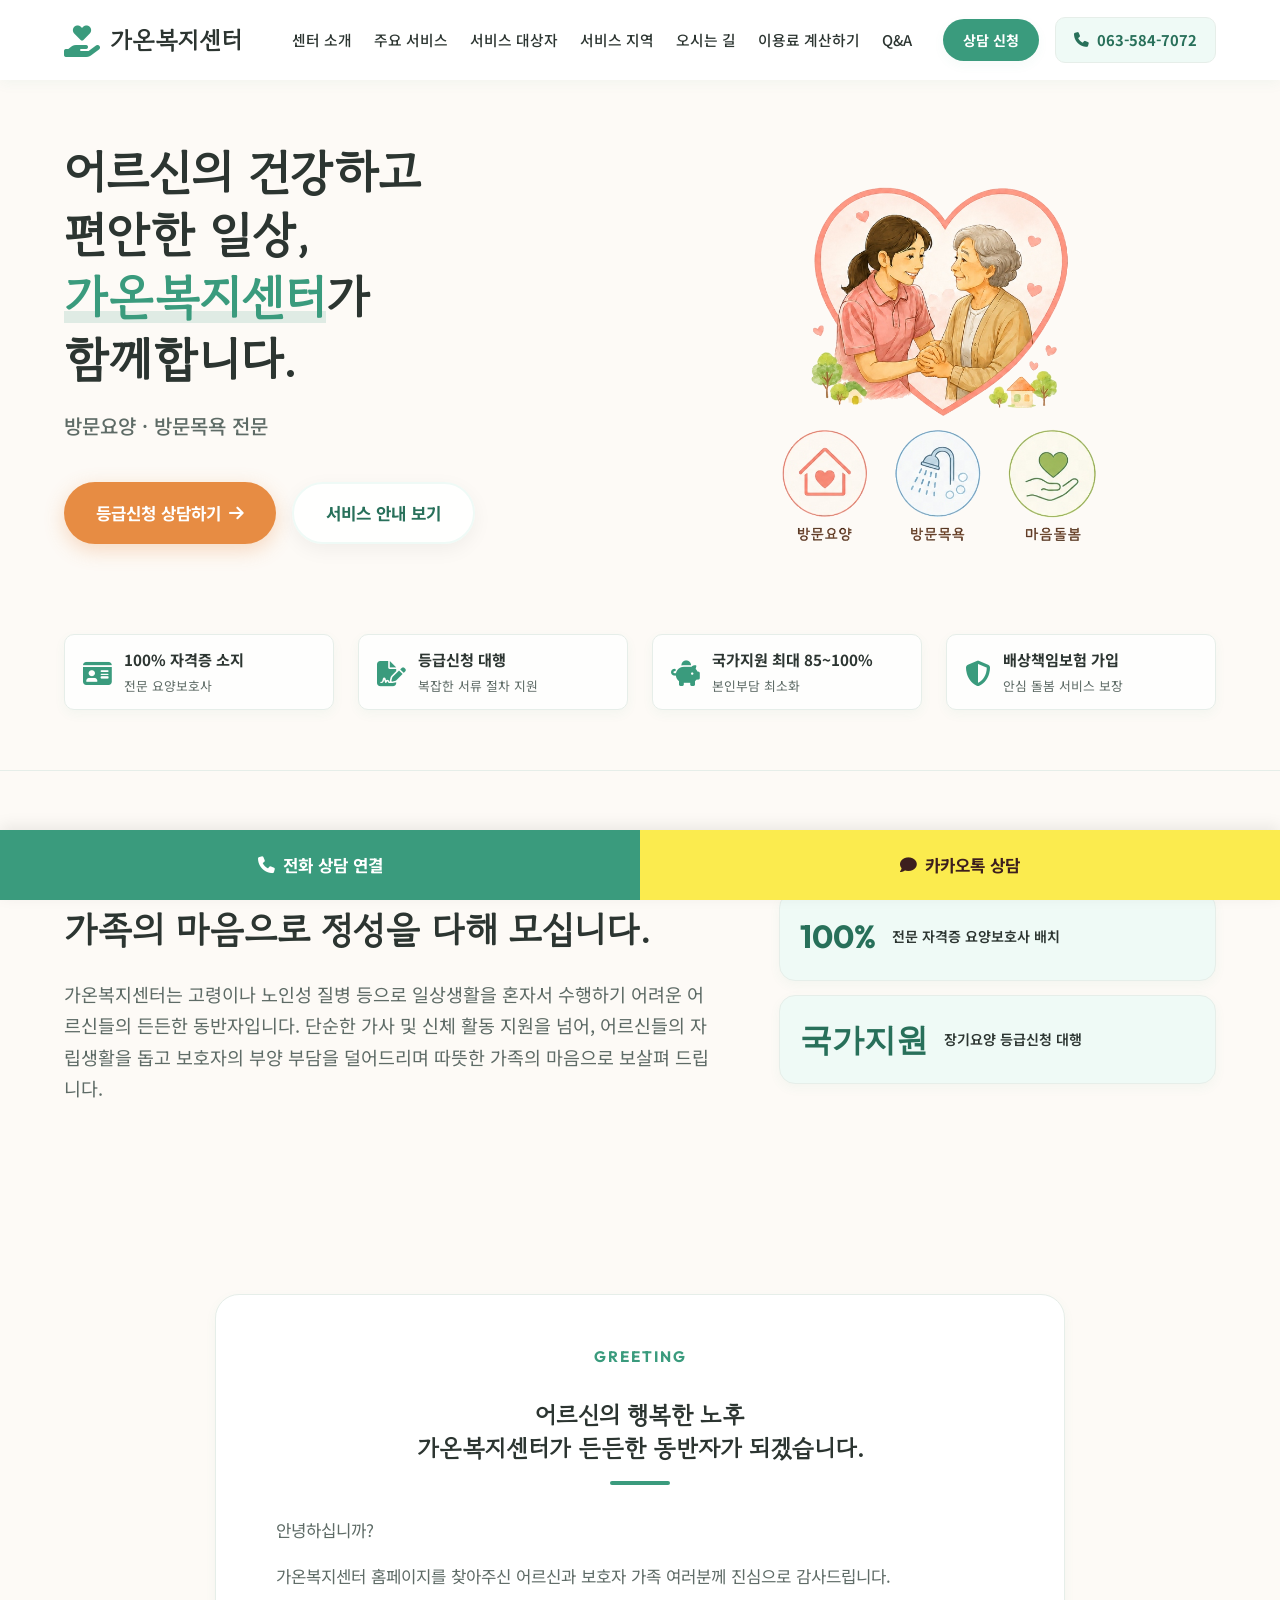
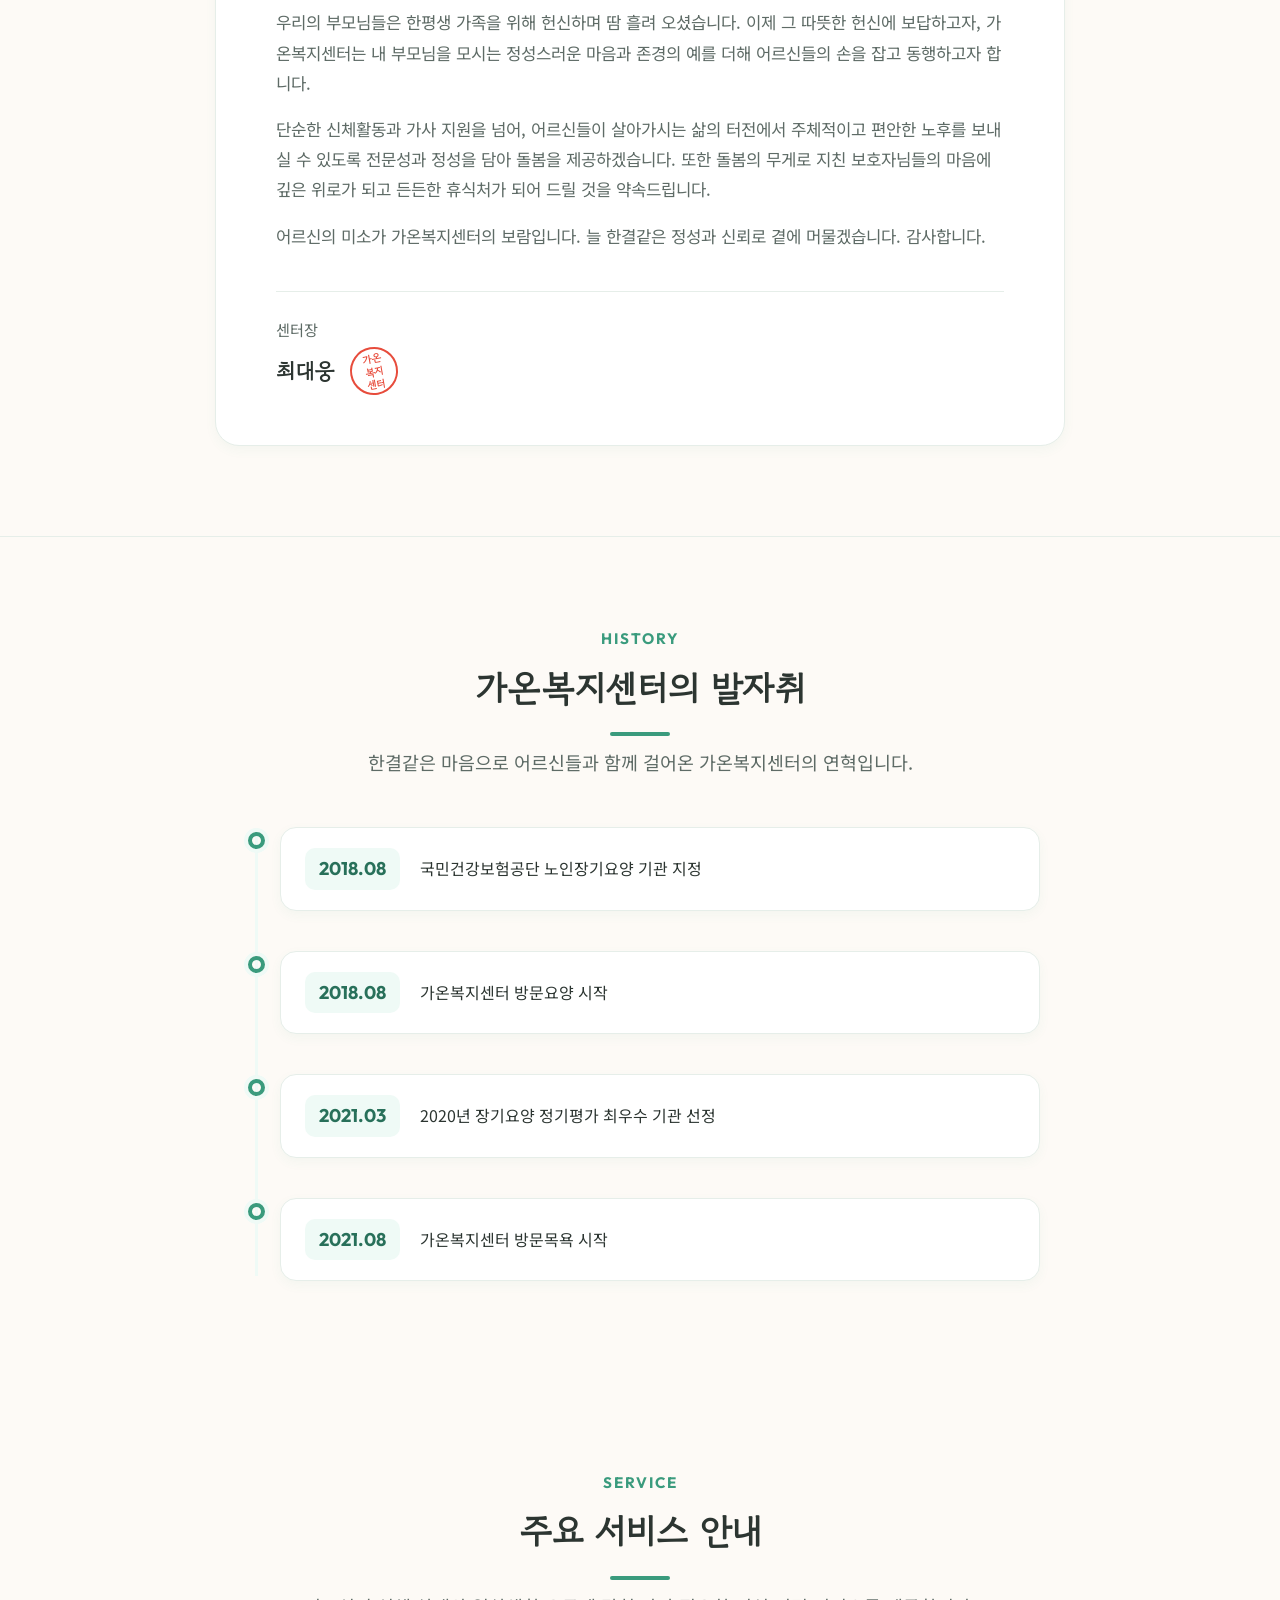
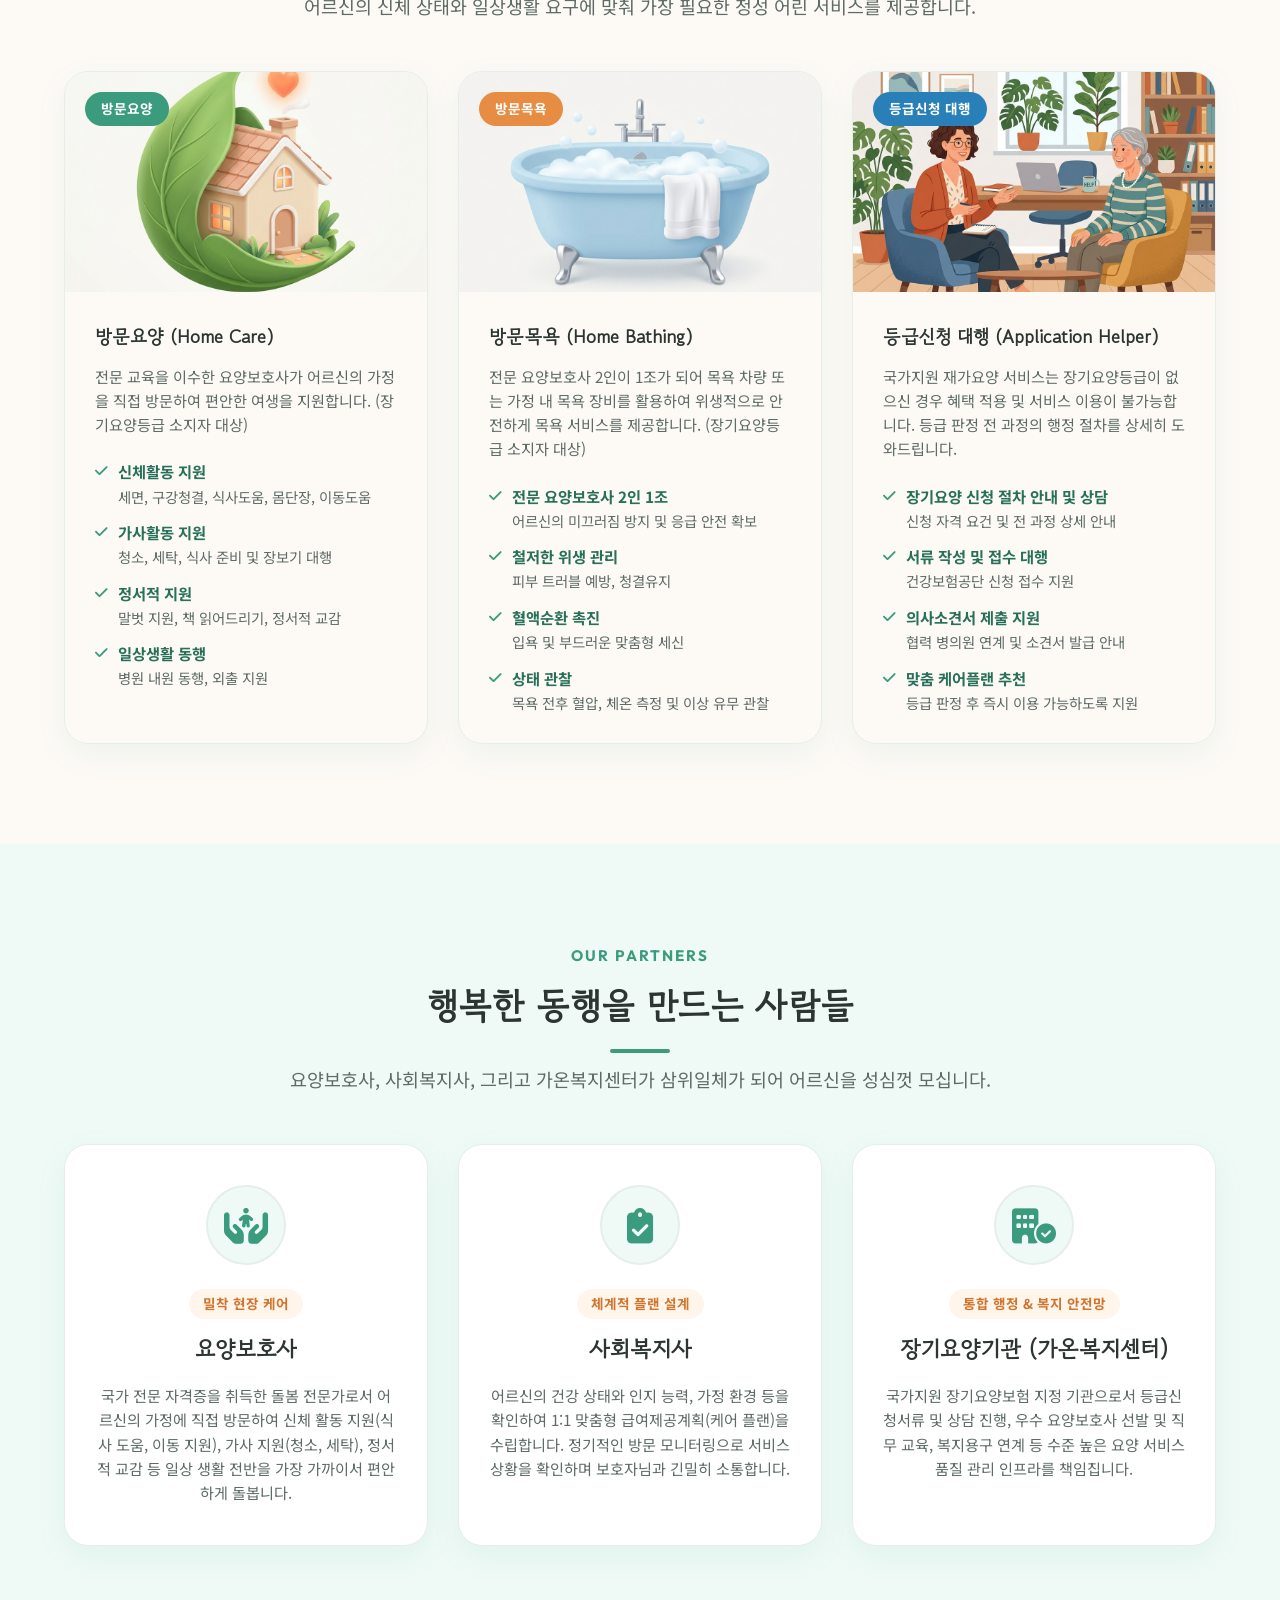
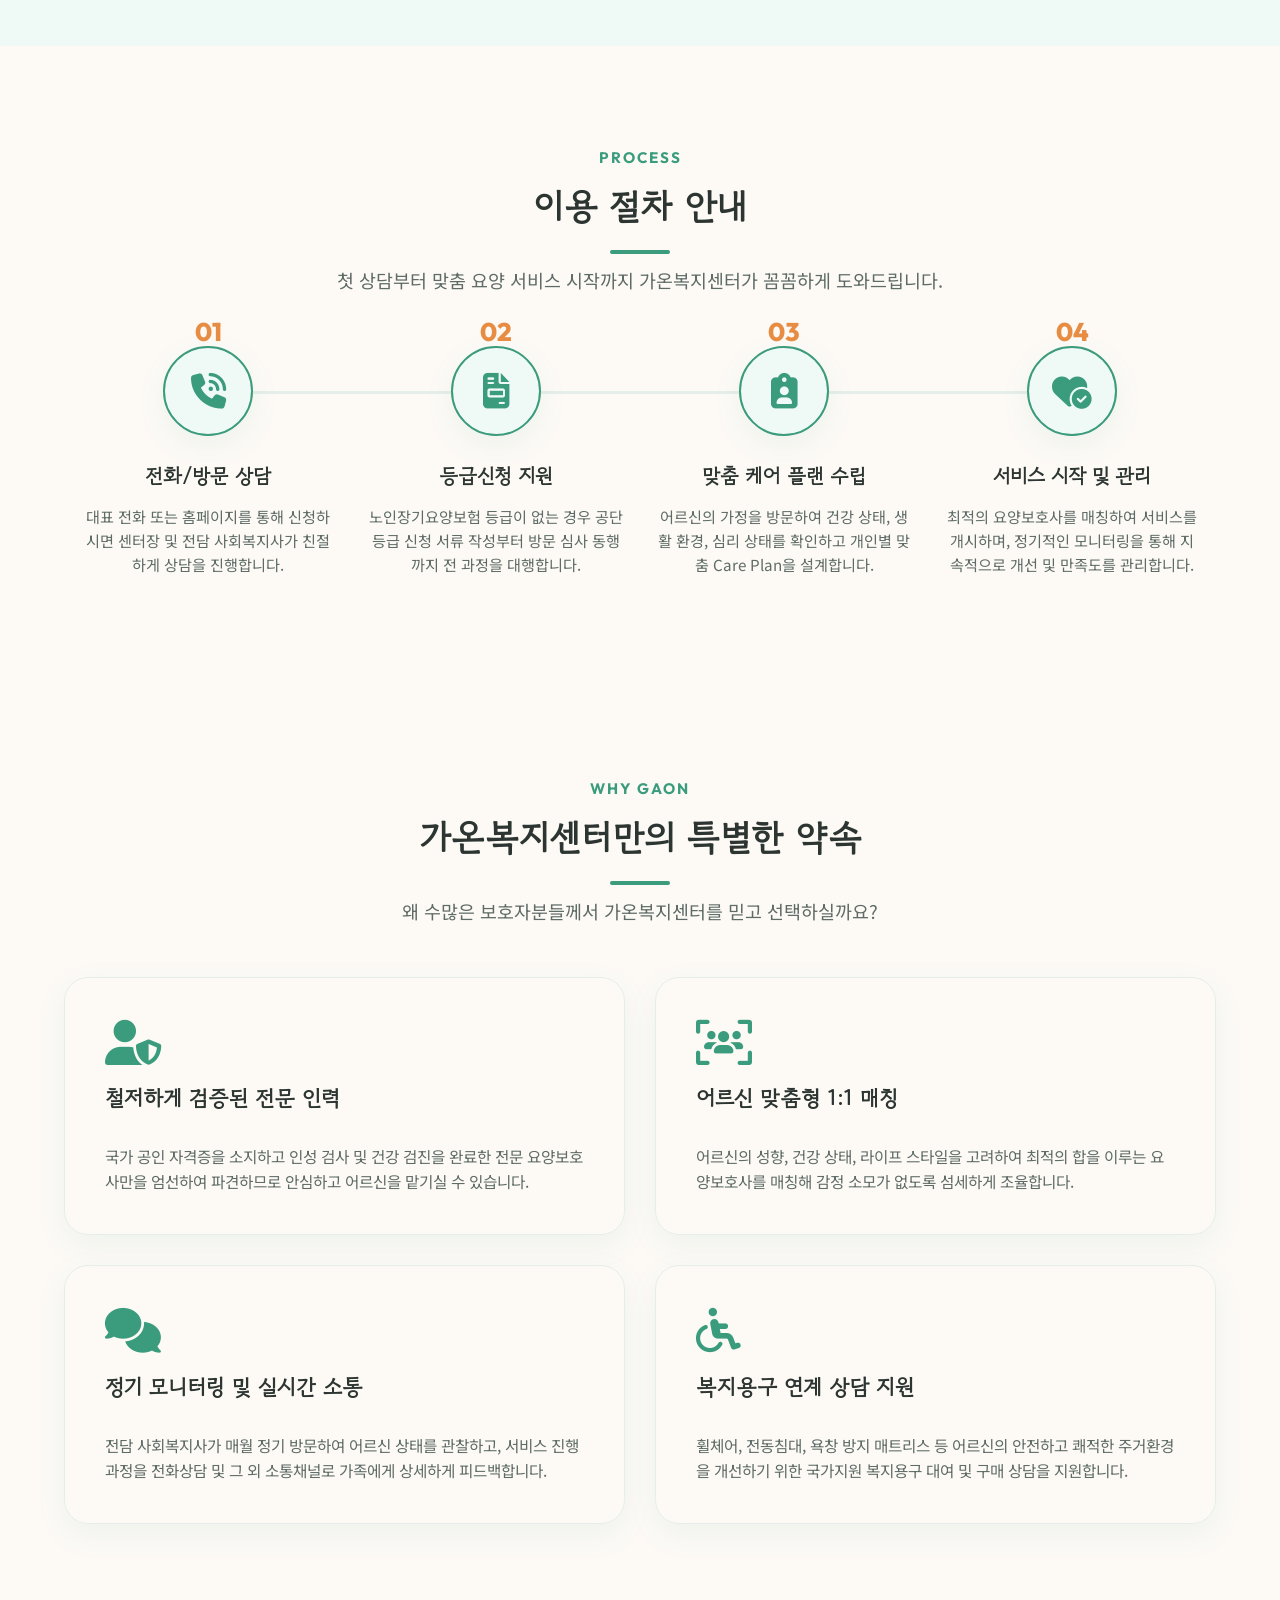
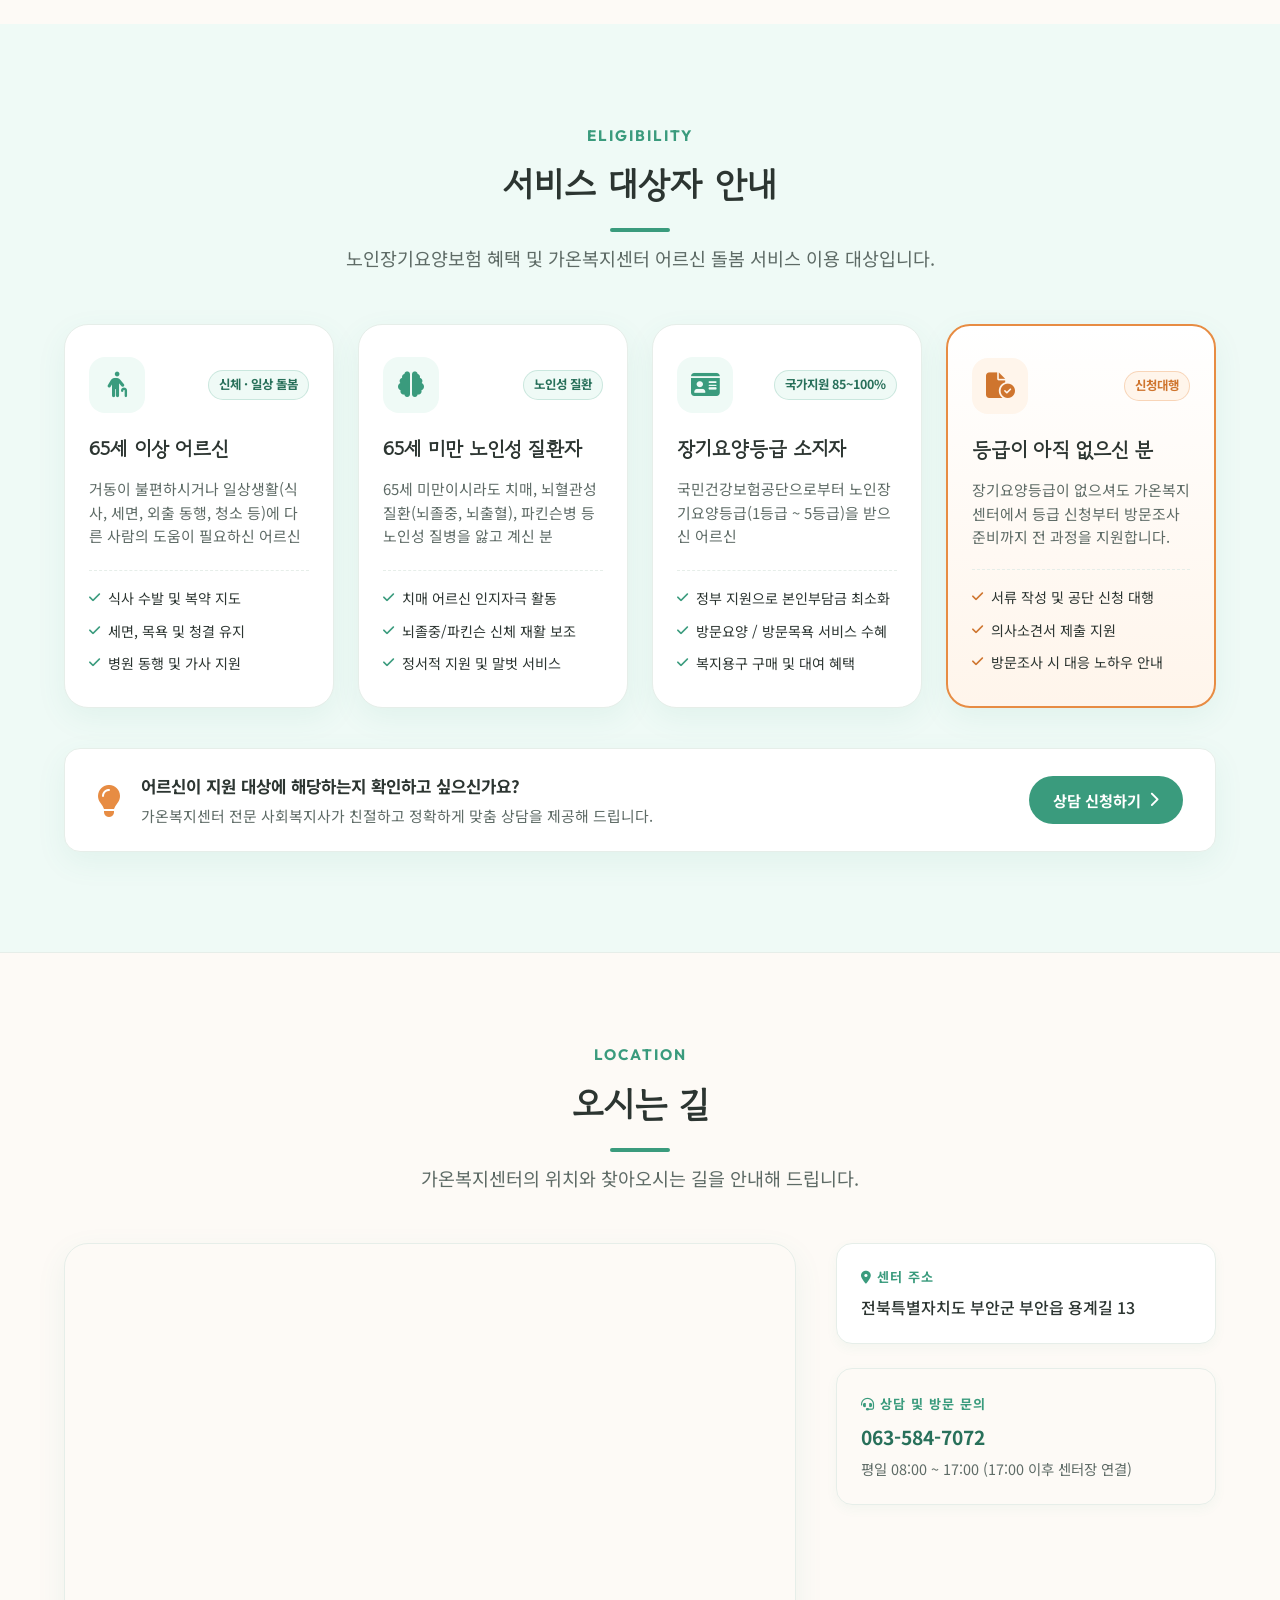
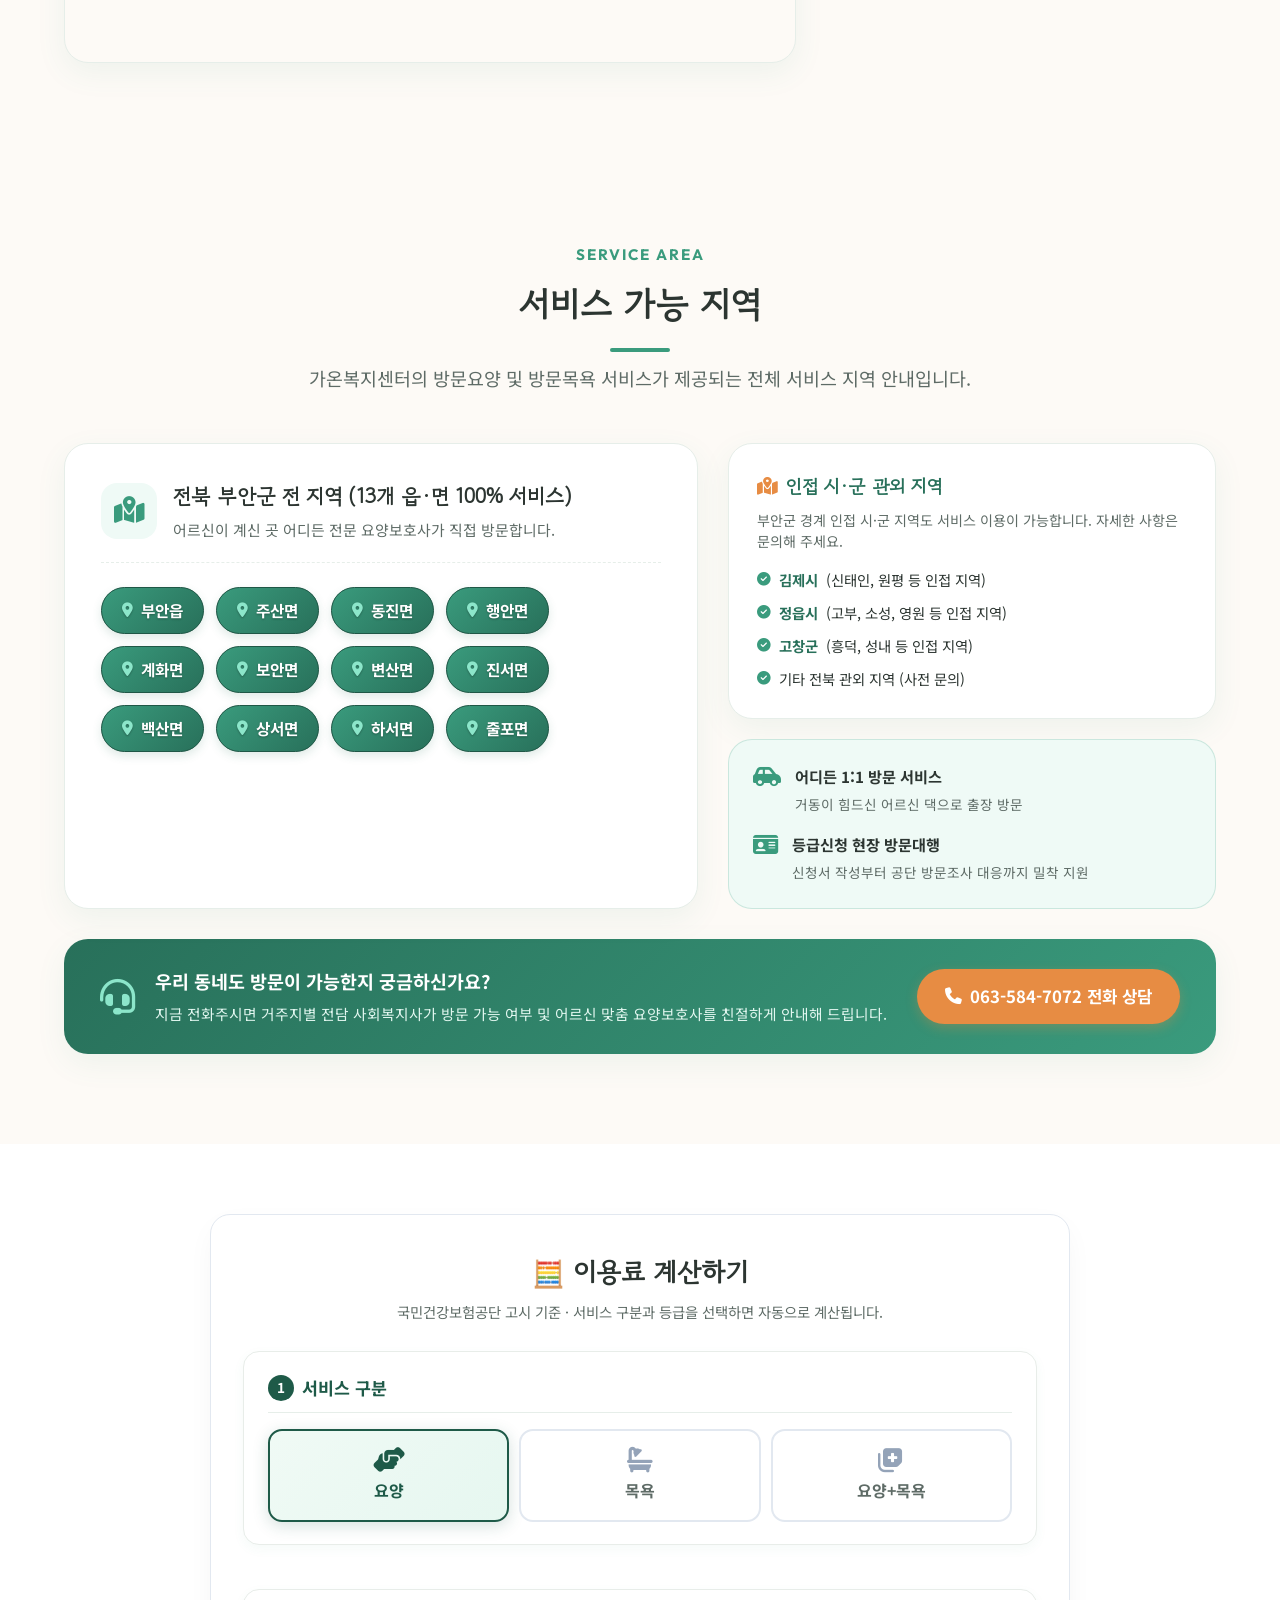
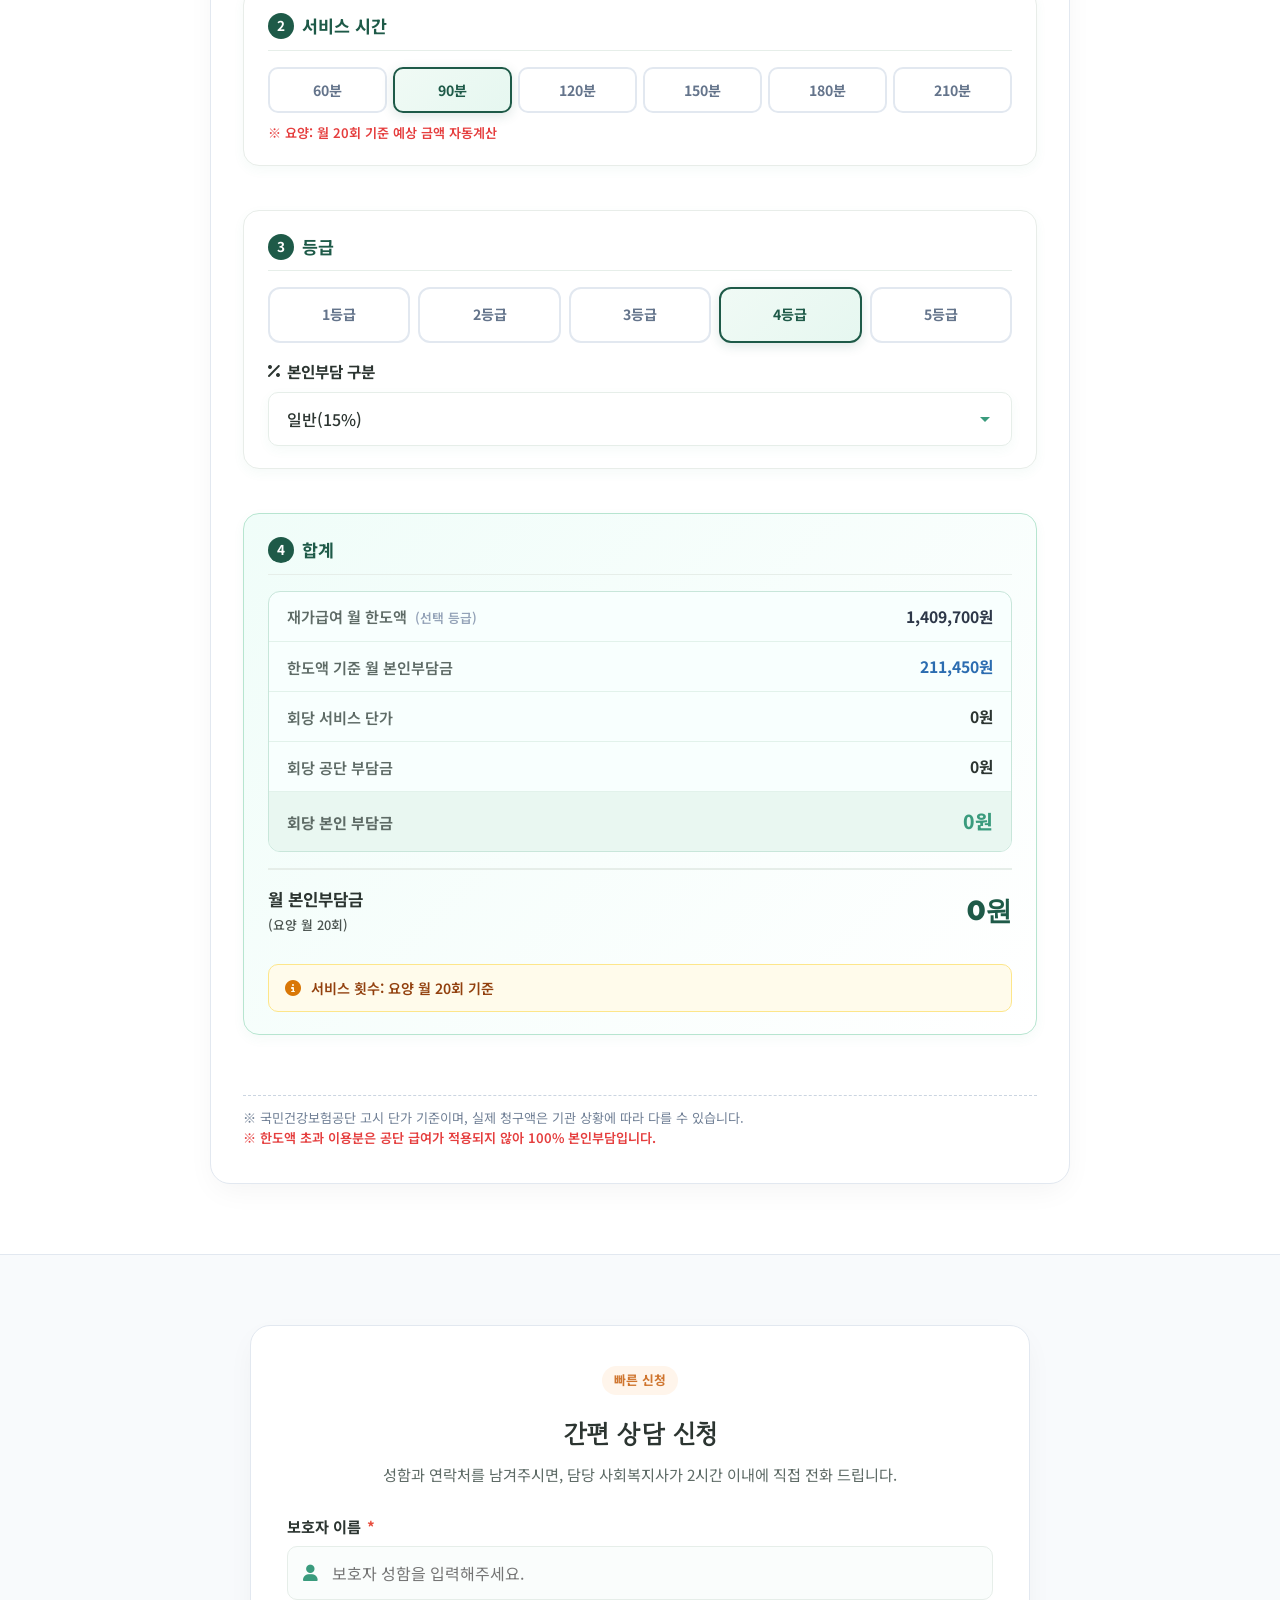
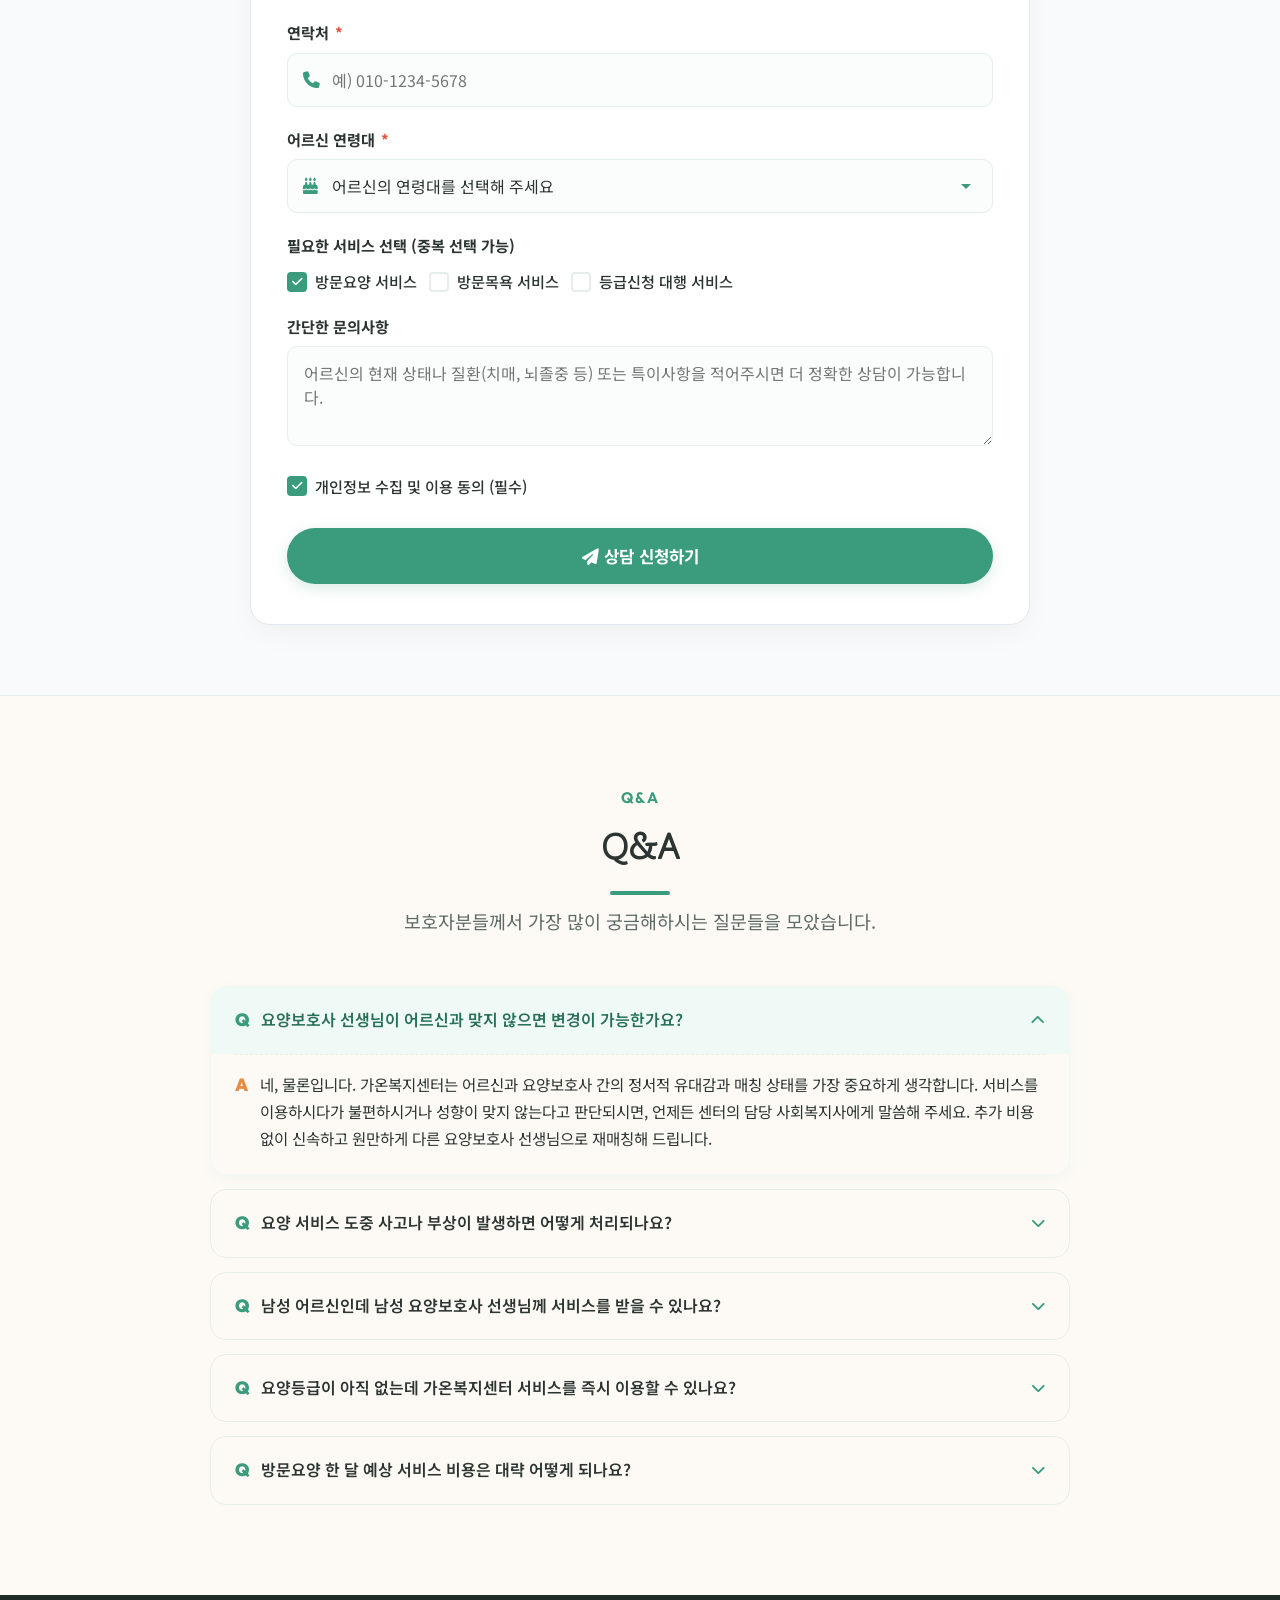
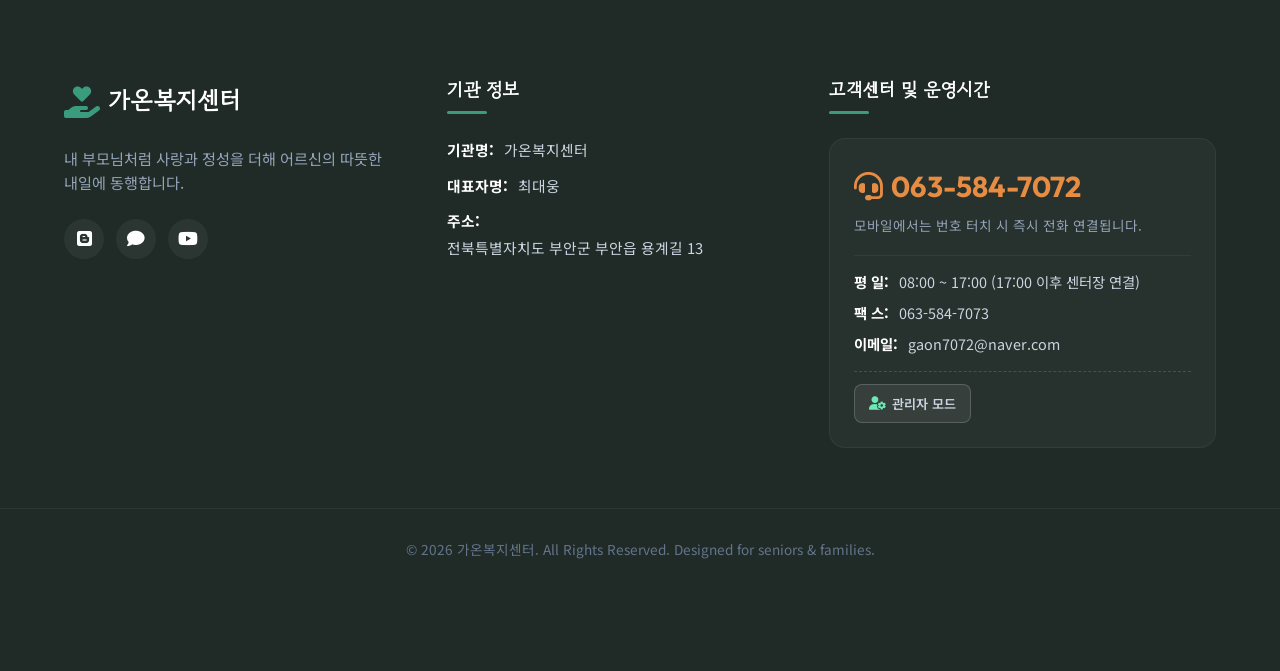
==== commit 47dd1f30: "feat: 방문요양 150분 단가 및 인지지원등급 한도액 설정 기능 업데이트" ====
--- a/index.html
+++ b/index.html
@@ -44,7 +44,7 @@
                     <li><a href="#reviews" class="nav-link">이용자 후기</a></li>
                     <li><a href="#gallery" class="nav-link">인증서/사진</a></li>
                     <li><a href="#map" class="nav-link">오시는 길</a></li>
-                    <li><a href="#calculator" class="nav-link">지원금 계산기</a></li>
+                    <li><a href="#calculator" class="nav-link">이용료 계산하기</a></li>
                     <li><a href="#faq" class="nav-link">Q&A</a></li>
                     <li><a href="#consultation" class="nav-link-btn mobile-only">상담 신청</a></li>
                 </ul>
@@ -471,7 +471,7 @@
                         </div>
                         <h3 class="target-title">장기요양등급 소지자</h3>
                         <p class="target-desc">
-                            국민건강보험공단으로부터 노인장기요양등급(1등급 ~ 5등급 및 인지지원등급)을 받으신 어르신
+                            국민건강보험공단으로부터 노인장기요양등급(1등급 ~ 5등급)을 받으신 어르신
                         </p>
                         <ul class="target-list">
                             <li><i class="fa-solid fa-check"></i> 정부 지원으로 본인부담금 최소화</li>
@@ -638,253 +638,264 @@
             </div>
         </section>
 
-        <!-- Subsidy Calculator + Form Section -->
-        <section id="calculator" class="calc-consultation-section">
-            <div class="container">
-                <div class="calc-consult-grid">
-                    
-                    <!-- Left: Subsidy Calculator -->
-                    <div class="calculator-box">
-                        <div class="calc-header" style="text-align: center; margin-bottom: 28px;">
-                            <h3 class="calc-title" style="font-size: 1.5rem; justify-content: center; gap: 8px;">
-                                🧮 본인부담금 계산기
-                            </h3>
-                            <p class="calc-subtitle" style="font-size: 0.88rem; color: var(--color-text-muted); line-height: 1.5; margin-top: 6px;">
-                                국민건강보험공단 고시 기준 · 서비스 구분과 등급을 선택하면 자동으로 계산됩니다.
-                            </p>
-                        </div>
-
-                        <div class="calc-form">
-
-                            <!-- ① 서비스 구분 -->
-                            <div class="calc-card-step">
-                                <div class="calc-step-title">
-                                    <span class="step-num">1</span> 서비스 구분
-                                </div>
-                                <div class="calc-service-type-group" id="serviceTypeGroup">
-                                    <label class="calc-radio-card active" for="typeYoyang">
-                                        <input type="radio" id="typeYoyang" name="serviceType" value="요양" checked>
-                                        <i class="fa-solid fa-hands-helping"></i>
-                                        <span>요양</span>
+        <!-- 이용료 계산하기 Section -->
+        <section id="calculator" class="calculator-section" style="padding: 70px 0; background-color: #ffffff;">
+            <div class="container">
+                <div class="calculator-box" style="max-width: 860px; margin: 0 auto; background: #ffffff; border-radius: 20px; border: 1px solid #e2e8f0; padding: 36px 32px; box-shadow: 0 10px 30px -5px rgba(0, 0, 0, 0.05);">
+                    <div class="calc-header" style="text-align: center; margin-bottom: 28px;">
+                        <h3 class="calc-title" style="font-size: 1.65rem; justify-content: center; gap: 8px;">
+                            🧮 이용료 계산하기
+                        </h3>
+                        <p class="calc-subtitle" style="font-size: 0.9rem; color: var(--color-text-muted); line-height: 1.5; margin-top: 6px;">
+                            국민건강보험공단 고시 기준 · 서비스 구분과 등급을 선택하면 자동으로 계산됩니다.
+                        </p>
+                    </div>
+
+                    <div class="calc-form">
+
+                        <!-- ① 서비스 구분 -->
+                        <div class="calc-card-step">
+                            <div class="calc-step-title">
+                                <span class="step-num">1</span> 서비스 구분
+                            </div>
+                            <div class="calc-service-type-group" id="serviceTypeGroup">
+                                <label class="calc-radio-card active" for="typeYoyang">
+                                    <input type="radio" id="typeYoyang" name="serviceType" value="요양" checked>
+                                    <i class="fa-solid fa-hands-helping"></i>
+                                    <span>요양</span>
+                                </label>
+                                <label class="calc-radio-card" for="typeMogyok">
+                                    <input type="radio" id="typeMogyok" name="serviceType" value="목욕">
+                                    <i class="fa-solid fa-bath"></i>
+                                    <span>목욕</span>
+                                </label>
+                                <label class="calc-radio-card" for="typeBoth">
+                                    <input type="radio" id="typeBoth" name="serviceType" value="요양+목욕">
+                                    <i class="fa-solid fa-notes-medical"></i>
+                                    <span>요양+목욕</span>
+                                </label>
+                            </div>
+                        </div>
+
+                        <!-- ② 서비스 시간 -->
+                        <div class="calc-card-step">
+                            <div class="calc-step-title">
+                                <span class="step-num">2</span> 서비스 시간
+                            </div>
+
+                            <!-- 요양 시간 옵션 -->
+                            <div id="yoyangTimeOptions">
+                                <div class="calc-time-grid">
+                                    <label class="calc-time-card" for="time60">
+                                        <input type="radio" id="time60" name="serviceTime" value="60">
+                                        <span class="time-min">60분</span>
                                     </label>
-                                    <label class="calc-radio-card" for="typeMogyok">
-                                        <input type="radio" id="typeMogyok" name="serviceType" value="목욕">
-                                        <i class="fa-solid fa-bath"></i>
-                                        <span>목욕</span>
+                                    <label class="calc-time-card active" for="time90">
+                                        <input type="radio" id="time90" name="serviceTime" value="90" checked>
+                                        <span class="time-min">90분</span>
                                     </label>
-                                    <label class="calc-radio-card" for="typeBoth">
-                                        <input type="radio" id="typeBoth" name="serviceType" value="요양+목욕">
-                                        <i class="fa-solid fa-notes-medical"></i>
-                                        <span>요양+목욕</span>
+                                    <label class="calc-time-card" for="time120">
+                                        <input type="radio" id="time120" name="serviceTime" value="120">
+                                        <span class="time-min">120분</span>
+                                    </label>
+                                    <label class="calc-time-card" for="time150">
+                                        <input type="radio" id="time150" name="serviceTime" value="150">
+                                        <span class="time-min">150분</span>
+                                    </label>
+                                    <label class="calc-time-card" for="time180">
+                                        <input type="radio" id="time180" name="serviceTime" value="180">
+                                        <span class="time-min">180분</span>
+                                    </label>
+                                    <label class="calc-time-card" for="time210">
+                                        <input type="radio" id="time210" name="serviceTime" value="210">
+                                        <span class="time-min">210분</span>
                                     </label>
                                 </div>
-                            </div>
-
-                            <!-- ② 서비스 시간 -->
-                            <div class="calc-card-step">
-                                <div class="calc-step-title">
-                                    <span class="step-num">2</span> 서비스 시간
-                                </div>
-
-                                <!-- 요양 시간 옵션 -->
-                                <div id="yoyangTimeOptions">
-                                    <div class="calc-time-grid">
-                                        <label class="calc-time-card" for="time60">
-                                            <input type="radio" id="time60" name="serviceTime" value="60" checked>
-                                            <span class="time-min">60분</span>
-                                        </label>
-                                        <label class="calc-time-card" for="time90">
-                                            <input type="radio" id="time90" name="serviceTime" value="90">
-                                            <span class="time-min">90분</span>
-                                        </label>
-                                        <label class="calc-time-card" for="time120">
-                                            <input type="radio" id="time120" name="serviceTime" value="120">
-                                            <span class="time-min">120분</span>
-                                        </label>
-                                        <label class="calc-time-card" for="time150">
-                                            <input type="radio" id="time150" name="serviceTime" value="150">
-                                            <span class="time-min">150분</span>
-                                        </label>
-                                        <label class="calc-time-card" for="time180">
-                                            <input type="radio" id="time180" name="serviceTime" value="180">
-                                            <span class="time-min">180분</span>
-                                        </label>
-                                    </div>
-                                    <p class="calc-note-sm">※ 요양: 최대 주 5회 이용 기본</p>
-                                </div>
-
-                                <!-- 목욕 시간 옵션 -->
-                                <div id="mogyokTimeOptions" style="display:none;">
-                                    <div class="calc-time-grid calc-time-grid--bath">
-                                        <label class="calc-time-card calc-time-card--bath" for="bathShort">
-                                            <input type="radio" id="bathShort" name="serviceTime" value="bath_short">
-                                            <i class="fa-solid fa-car-side"></i>
-                                            <span class="time-label">차량 내 목욕</span>
-                                            <span class="time-sub">40분 이상 ~ 60분 미만</span>
-                                        </label>
-                                        <label class="calc-time-card calc-time-card--bath active" for="bathLong">
-                                            <input type="radio" id="bathLong" name="serviceTime" value="bath_long" checked>
-                                            <i class="fa-solid fa-car-side"></i>
-                                            <span class="time-label">차량 내 목욕</span>
-                                            <span class="time-sub">60분 이상</span>
-                                        </label>
-                                    </div>
-                                    <p class="calc-note-sm">※ 목욕: 월 2회 이용 기본</p>
-                                </div>
-                            </div>
-
-                            <!-- ③ 등급 -->
-                            <div class="calc-card-step">
-                                <div class="calc-step-title">
-                                    <span class="step-num">3</span> 등급
-                                </div>
-                                <div class="calc-grade-grid" id="gradeGroup">
-                                    <label class="calc-grade-card" for="grade1"><input type="radio" id="grade1" name="careGrade" value="1"><span>1등급</span></label>
-                                    <label class="calc-grade-card" for="grade2"><input type="radio" id="grade2" name="careGrade" value="2"><span>2등급</span></label>
-                                    <label class="calc-grade-card" for="grade3"><input type="radio" id="grade3" name="careGrade" value="3"><span>3등급</span></label>
-                                    <label class="calc-grade-card" for="grade4"><input type="radio" id="grade4" name="careGrade" value="4" checked><span>4등급</span></label>
-                                    <label class="calc-grade-card" for="grade5"><input type="radio" id="grade5" name="careGrade" value="5"><span>5등급</span></label>
-                                    <label class="calc-grade-card" for="grade6"><input type="radio" id="grade6" name="careGrade" value="6"><span>인지<br>지원</span></label>
-                                </div>
-                                <div class="calc-group" style="margin-top: 16px;">
-                                    <label class="calc-label" for="copayRatio"><i class="fa-solid fa-percent"></i> 본인부담 구분</label>
-                                    <select id="copayRatio" class="calc-select">
-                                        <option value="15" selected>일반 대상자 (15%)</option>
-                                        <option value="9">감경 - 일반소득층 (9%)</option>
-                                        <option value="6">감경 - 저소득층 (6%)</option>
-                                        <option value="0">기초생활수급권자 (0%)</option>
-                                    </select>
-                                </div>
-                            </div>
-
-                            <!-- ④ 합계 결과 -->
-                            <div class="calc-card-step calc-result-step">
-                                <div class="calc-step-title">
-                                    <span class="step-num">4</span> 합계
-                                </div>
-                                <div class="calc-result-table">
-                                    <div class="calc-result-row">
-                                        <span class="calc-result-label">서비스 단가</span>
-                                        <span class="calc-result-value" id="newUnitCost">—</span>
-                                    </div>
-                                    <div class="calc-result-row">
-                                        <span class="calc-result-label">공단 부담금 <small>(85%)</small></span>
-                                        <span class="calc-result-value" id="newGovCost">—</span>
-                                    </div>
-                                    <div class="calc-result-row highlight-row">
-                                        <span class="calc-result-label"><strong>본인 부담금</strong></span>
-                                        <span class="calc-result-value" id="newCopay" style="color: var(--color-primary); font-size: 1.2rem; font-weight: 800;">—</span>
-                                    </div>
-                                </div>
-
-                                <div class="calc-final-copay-box" style="margin-top: 16px;">
-                                    <span class="calc-final-copay-label">예상 본인부담금 <small id="copayFreqSubtext" style="font-size:0.8rem; font-weight:500; opacity:0.85; display:block; margin-top:2px;">(요양 기본 주 5회)</small></span>
-                                    <span class="calc-final-copay-value" id="outOfPocketVal">—</span>
-                                </div>
-
-                                <div class="calc-service-info-box" id="serviceInfoBox">
-                                    <i class="fa-solid fa-circle-info"></i>
-                                    <span id="serviceInfoText">서비스 횟수: 요양 기본 주 5회 (월 20회) · 목욕 기본 월 2회</span>
-                                </div>
-                            </div>
-
-                            <p class="calc-notice" style="font-size: 0.82rem; color: #718096; line-height: 1.5; margin-top: 16px; border-top: 1px dashed #cbd5e1; padding-top: 12px;">
-                                ※ 국민건강보험공단 고시 단가 기준이며, 실제 청구액은 기관 상황에 따라 다를 수 있습니다.<br>
-                                <span style="color: #e53e3e; font-weight: 600;">※ 한도액 초과 이용분은 공단 급여가 적용되지 않아 100% 본인부담입니다.</span>
-                            </p>
-                        </div>
-                    </div>
-                    
-                    <!-- Right: Consultation Form -->
-                    <div id="consultation" class="consultation-form-box">
-                        <div class="form-header">
-                            <span class="form-badge">빠른 신청</span>
-                            <h3 class="form-title">간편 상담 신청</h3>
-                            <p class="form-subtitle">성함과 연락처를 남겨주시면, 담당 사회복지사가 2시간 이내에 직접 전화 드립니다.</p>
-                        </div>
-                        
-                        <form id="careConsultForm" class="consult-form" novalidate>
-                            <!-- Name -->
-                            <div class="form-group">
-                                <label for="userName" class="form-label">보호자 이름 <span class="required">*</span></label>
-                                <div class="input-wrapper">
-                                    <i class="fa-solid fa-user input-icon"></i>
-                                    <input type="text" id="userName" name="userName" class="form-input" placeholder="보호자 성함을 입력해주세요." required>
-                                </div>
-                                <span class="error-msg" id="nameError">보호자 성함을 올바르게 입력해주세요.</span>
-                            </div>
-                            
-                            <!-- Phone -->
-                            <div class="form-group">
-                                <label for="userPhone" class="form-label">연락처 <span class="required">*</span></label>
-                                <div class="input-wrapper">
-                                    <i class="fa-solid fa-phone input-icon"></i>
-                                    <input type="tel" id="userPhone" name="userPhone" class="form-input" placeholder="예) 010-1234-5678" required>
-                                </div>
-                                <span class="error-msg" id="phoneError">연락처를 형식에 맞게 입력해주세요 (예: 010-1234-5678).</span>
-                            </div>
-                            
-                            <!-- Elderly Age -->
-                            <div class="form-group">
-                                <label for="elderlyAge" class="form-label">어르신 연령대 <span class="required">*</span></label>
-                                <div class="input-wrapper">
-                                    <i class="fa-solid fa-cake-candles input-icon"></i>
-                                    <select id="elderlyAge" name="elderlyAge" class="form-select" required>
-                                        <option value="" disabled selected>어르신의 연령대를 선택해 주세요</option>
-                                        <option value="60">65세 미만 (노인성 질환 보유)</option>
-                                        <option value="65">65세 ~ 74세</option>
-                                        <option value="75">75세 ~ 84세</option>
-                                        <option value="85">85세 이상</option>
-                                    </select>
-                                </div>
-                                <span class="error-msg" id="ageError">어르신의 연령대를 선택해 주세요.</span>
-                            </div>
-                            
-                            <!-- Needs Selection (Radio/Checkbox) -->
-                            <div class="form-group">
-                                <label class="form-label">필요한 서비스 선택 (중복 선택 가능)</label>
-                                <div class="checkbox-group">
-                                    <label class="checkbox-label">
-                                        <input type="checkbox" name="services" value="방문요양" checked>
-                                        <span class="custom-checkbox"><i class="fa-solid fa-check"></i></span>
-                                        방문요양 서비스
+                                <p class="calc-note-sm" style="color: #e53e3e; font-weight: 600;">※ 요양: 월 20회 기준 예상 금액 자동계산</p>
+                            </div>
+
+                            <!-- 목욕 시간 옵션 -->
+                            <div id="mogyokTimeOptions" style="display:none;">
+                                <div class="calc-time-grid calc-time-grid--bath">
+                                    <label class="calc-time-card calc-time-card--bath" for="bathShort">
+                                        <input type="radio" id="bathShort" name="serviceTime" value="bath_short">
+                                        <i class="fa-solid fa-car-side"></i>
+                                        <span class="time-label">차량 내 목욕</span>
+                                        <span class="time-sub">40분 이상 ~ 60분 미만</span>
                                     </label>
-                                    <label class="checkbox-label">
-                                        <input type="checkbox" name="services" value="방문목욕">
-                                        <span class="custom-checkbox"><i class="fa-solid fa-check"></i></span>
-                                        방문목욕 서비스
-                                    </label>
-                                    <label class="checkbox-label">
-                                        <input type="checkbox" name="services" value="등급신청">
-                                        <span class="custom-checkbox"><i class="fa-solid fa-check"></i></span>
-                                        등급신청 대행 서비스
+                                    <label class="calc-time-card calc-time-card--bath active" for="bathLong">
+                                        <input type="radio" id="bathLong" name="serviceTime" value="bath_long" checked>
+                                        <i class="fa-solid fa-car-side"></i>
+                                        <span class="time-label">차량 내 목욕</span>
+                                        <span class="time-sub">60분 이상</span>
                                     </label>
                                 </div>
-                            </div>
-                            
-                            <!-- Message -->
-                            <div class="form-group">
-                                <label for="userMessage" class="form-label">간단한 문의사항</label>
-                                <textarea id="userMessage" name="userMessage" class="form-textarea" placeholder="어르신의 현재 상태나 질환(치매, 뇌졸중 등) 또는 특이사항을 적어주시면 더 정확한 상담이 가능합니다."></textarea>
-                            </div>
-                            
-                            <!-- Privacy Policy Check -->
-                            <div class="form-group checkbox-privacy">
+                                <p class="calc-note-sm" style="margin-top: 10px; color: #e53e3e; font-weight: 600;">※ 목욕: 월 2회 기준 예상 금액 자동계산</p>
+                            </div>
+                        </div>
+
+                        <!-- ③ 등급 -->
+                        <div class="calc-card-step">
+                            <div class="calc-step-title">
+                                <span class="step-num">3</span> 등급
+                            </div>
+                            <div class="calc-grade-grid" id="gradeGroup">
+                                <label class="calc-grade-card" for="grade1"><input type="radio" id="grade1" name="careGrade" value="1"><span>1등급</span></label>
+                                <label class="calc-grade-card" for="grade2"><input type="radio" id="grade2" name="careGrade" value="2"><span>2등급</span></label>
+                                <label class="calc-grade-card" for="grade3"><input type="radio" id="grade3" name="careGrade" value="3"><span>3등급</span></label>
+                                <label class="calc-grade-card" for="grade4"><input type="radio" id="grade4" name="careGrade" value="4" checked><span>4등급</span></label>
+                                <label class="calc-grade-card" for="grade5"><input type="radio" id="grade5" name="careGrade" value="5"><span>5등급</span></label>
+                            </div>
+                            <div class="calc-group" style="margin-top: 16px;">
+                                <label class="calc-label" for="copayRatio"><i class="fa-solid fa-percent"></i> 본인부담 구분</label>
+                                <select id="copayRatio" class="calc-select">
+                                    <option value="15" selected>일반(15%)</option>
+                                    <option value="9">40%감경(9%)</option>
+                                    <option value="6">60%감경(6%)</option>
+                                    <option value="0">수급자(0%)</option>
+                                </select>
+                            </div>
+                        </div>
+
+                        <!-- ④ 합계 결과 -->
+                        <div class="calc-card-step calc-result-step">
+                            <div class="calc-step-title">
+                                <span class="step-num">4</span> 합계
+                            </div>
+                            <div class="calc-result-table">
+                                <div class="calc-result-row">
+                                    <span class="calc-result-label">재가급여 월 한도액 <small>(선택 등급)</small></span>
+                                    <span class="calc-result-value" id="gradeLimitDisplay" style="font-weight: 700; color: #2d3748;">—</span>
+                                </div>
+                                <div class="calc-result-row">
+                                    <span class="calc-result-label">한도액 기준 월 본인부담금</span>
+                                    <span class="calc-result-value" id="gradeCopayDisplay" style="font-weight: 700; color: #2b6cb0;">—</span>
+                                </div>
+                                <div class="calc-result-row">
+                                    <span class="calc-result-label">회당 서비스 단가</span>
+                                    <span class="calc-result-value" id="newUnitCost">—</span>
+                                </div>
+                                <div class="calc-result-row">
+                                    <span class="calc-result-label">회당 공단 부담금</span>
+                                    <span class="calc-result-value" id="newGovCost">—</span>
+                                </div>
+                                <div class="calc-result-row highlight-row">
+                                    <span class="calc-result-label"><strong>회당 본인 부담금</strong></span>
+                                    <span class="calc-result-value" id="newCopay" style="color: var(--color-primary); font-size: 1.2rem; font-weight: 800;">—</span>
+                                </div>
+                            </div>
+
+                            <div class="calc-final-copay-box" style="margin-top: 16px;">
+                                <span class="calc-final-copay-label">월 본인부담금 <small id="copayFreqSubtext" style="font-size:0.8rem; font-weight:500; opacity:0.85; display:block; margin-top:2px;">(요양 기본 주 5회)</small></span>
+                                <span class="calc-final-copay-value" id="outOfPocketVal">—</span>
+                            </div>
+
+                            <div class="calc-service-info-box" id="serviceInfoBox">
+                                <i class="fa-solid fa-circle-info"></i>
+                                <span id="serviceInfoText">서비스 횟수: 요양 기본 주 5회 (월 20회) · 목욕 기본 월 2회</span>
+                            </div>
+                        </div>
+
+                        <p class="calc-notice" style="font-size: 0.82rem; color: #718096; line-height: 1.5; margin-top: 16px; border-top: 1px dashed #cbd5e1; padding-top: 12px;">
+                            ※ 국민건강보험공단 고시 단가 기준이며, 실제 청구액은 기관 상황에 따라 다를 수 있습니다.<br>
+                            <span style="color: #e53e3e; font-weight: 600;">※ 한도액 초과 이용분은 공단 급여가 적용되지 않아 100% 본인부담입니다.</span>
+                        </p>
+                    </div>
+                </div>
+            </div>
+        </section>
+
+        <!-- 간편 상담 신청 Section -->
+        <section id="consultation" class="consultation-section" style="padding: 70px 0; background-color: #f8fafc; border-top: 1px solid #e2e8f0;">
+            <div class="container">
+                <div class="consultation-form-box" style="max-width: 780px; margin: 0 auto; background: #ffffff; border-radius: 20px; border: 1px solid #e2e8f0; padding: 40px 36px; box-shadow: 0 10px 30px -5px rgba(0, 0, 0, 0.05);">
+                    <div class="form-header" style="text-align: center; margin-bottom: 28px;">
+                        <span class="form-badge">빠른 신청</span>
+                        <h3 class="form-title" style="font-size: 1.6rem; margin-top: 6px;">간편 상담 신청</h3>
+                        <p class="form-subtitle">성함과 연락처를 남겨주시면, 담당 사회복지사가 2시간 이내에 직접 전화 드립니다.</p>
+                    </div>
+                    
+                    <form id="careConsultForm" class="consult-form" novalidate>
+                        <!-- Name -->
+                        <div class="form-group">
+                            <label for="userName" class="form-label">보호자 이름 <span class="required">*</span></label>
+                            <div class="input-wrapper">
+                                <i class="fa-solid fa-user input-icon"></i>
+                                <input type="text" id="userName" name="userName" class="form-input" placeholder="보호자 성함을 입력해주세요." required>
+                            </div>
+                            <span class="error-msg" id="nameError">보호자 성함을 올바르게 입력해주세요.</span>
+                        </div>
+                        
+                        <!-- Phone -->
+                        <div class="form-group">
+                            <label for="userPhone" class="form-label">연락처 <span class="required">*</span></label>
+                            <div class="input-wrapper">
+                                <i class="fa-solid fa-phone input-icon"></i>
+                                <input type="tel" id="userPhone" name="userPhone" class="form-input" placeholder="예) 010-1234-5678" required>
+                            </div>
+                            <span class="error-msg" id="phoneError">연락처를 형식에 맞게 입력해주세요 (예: 010-1234-5678).</span>
+                        </div>
+                        
+                        <!-- Elderly Age -->
+                        <div class="form-group">
+                            <label for="elderlyAge" class="form-label">어르신 연령대 <span class="required">*</span></label>
+                            <div class="input-wrapper">
+                                <i class="fa-solid fa-cake-candles input-icon"></i>
+                                <select id="elderlyAge" name="elderlyAge" class="form-select" required>
+                                    <option value="" disabled selected>어르신의 연령대를 선택해 주세요</option>
+                                    <option value="60">65세 미만 (노인성 질환 보유)</option>
+                                    <option value="65">65세 ~ 74세</option>
+                                    <option value="75">75세 ~ 84세</option>
+                                    <option value="85">85세 이상</option>
+                                </select>
+                            </div>
+                            <span class="error-msg" id="ageError">어르신의 연령대를 선택해 주세요.</span>
+                        </div>
+                        
+                        <!-- Needs Selection (Radio/Checkbox) -->
+                        <div class="form-group">
+                            <label class="form-label">필요한 서비스 선택 (중복 선택 가능)</label>
+                            <div class="checkbox-group">
                                 <label class="checkbox-label">
-                                    <input type="checkbox" id="privacyAgree" required checked>
+                                    <input type="checkbox" name="services" value="방문요양" checked>
                                     <span class="custom-checkbox"><i class="fa-solid fa-check"></i></span>
-                                    개인정보 수집 및 이용 동의 (필수)
+                                    방문요양 서비스
                                 </label>
-                                <span class="error-msg" id="privacyError">개인정보 수집 및 이용에 동의하셔야 신청이 완료됩니다.</span>
-                            </div>
-                            
-                            <!-- Submit Button -->
-                            <button type="submit" class="btn-submit">
-                                <span class="btn-text"><i class="fa-solid fa-paper-plane"></i> 상담 신청하기</span>
-                                <span class="btn-spinner"><i class="fa-solid fa-circle-notch fa-spin"></i> 전송 중...</span>
-                            </button>
-                        </form>
-                    </div>
+                                <label class="checkbox-label">
+                                    <input type="checkbox" name="services" value="방문목욕">
+                                    <span class="custom-checkbox"><i class="fa-solid fa-check"></i></span>
+                                    방문목욕 서비스
+                                </label>
+                                <label class="checkbox-label">
+                                    <input type="checkbox" name="services" value="등급신청">
+                                    <span class="custom-checkbox"><i class="fa-solid fa-check"></i></span>
+                                    등급신청 대행 서비스
+                                </label>
+                            </div>
+                        </div>
+                        
+                        <!-- Message -->
+                        <div class="form-group">
+                            <label for="userMessage" class="form-label">간단한 문의사항</label>
+                            <textarea id="userMessage" name="userMessage" class="form-textarea" placeholder="어르신의 현재 상태나 질환(치매, 뇌졸중 등) 또는 특이사항을 적어주시면 더 정확한 상담이 가능합니다."></textarea>
+                        </div>
+                        
+                        <!-- Privacy Policy Check -->
+                        <div class="form-group checkbox-privacy">
+                            <label class="checkbox-label">
+                                <input type="checkbox" id="privacyAgree" required checked>
+                                <span class="custom-checkbox"><i class="fa-solid fa-check"></i></span>
+                                개인정보 수집 및 이용 동의 (필수)
+                            </label>
+                            <span class="error-msg" id="privacyError">개인정보 수집 및 이용에 동의하셔야 신청이 완료됩니다.</span>
+                        </div>
+                        
+                        <!-- Submit Button -->
+                        <button type="submit" class="btn-submit">
+                            <span class="btn-text"><i class="fa-solid fa-paper-plane"></i> 상담 신청하기</span>
+                            <span class="btn-spinner"><i class="fa-solid fa-circle-notch fa-spin"></i> 전송 중...</span>
+                        </button>
+                    </form>
                 </div>
             </div>
         </section>
@@ -944,9 +955,9 @@
                                 <li><strong>팩 스:</strong> <span id="footerFax">063-584-7073</span></li>
                                 <li><strong>이메일:</strong> <span id="footerEmail">gaon7072@naver.com</span></li>
                             </ul>
-                        </div>
-                        <div class="footer-admin-wrapper" style="margin-top: 14px; text-align: right;">
-                            <a href="#" id="adminLink" class="footer-admin-btn"><i class="fa-solid fa-user-gear"></i> 관리자 모드</a>
+                            <div style="margin-top: 16px; padding-top: 12px; border-top: 1px dashed rgba(255,255,255,0.15);">
+                                <a href="#" id="adminLink" class="footer-admin-btn"><i class="fa-solid fa-user-gear"></i> 관리자 모드</a>
+                            </div>
                         </div>
                     </div>
                 </div>
--- a/css/style.css
+++ b/css/style.css
@@ -4108,29 +4108,31 @@
     color: #1e5a48;
 }
 
-/* 서비스 시간 - 요양 (5개 버튼) */
+/* 서비스 시간 - 요양 (6개 버튼 한 줄 배치) */
 .calc-time-grid {
     display: flex;
-    flex-wrap: wrap;
-    gap: 10px;
+    flex-wrap: nowrap;
+    gap: 6px;
+    width: 100%;
 }
 
 .calc-time-card {
-    flex: 1;
-    min-width: 64px;
+    flex: 1 1 0%;
+    min-width: 0;
     display: flex;
     flex-direction: column;
     align-items: center;
     justify-content: center;
-    padding: 12px 6px;
+    padding: 10px 4px;
     border: 2px solid #e2e8f0;
-    border-radius: 12px;
+    border-radius: 10px;
     background: #fff;
     cursor: pointer;
     font-weight: 700;
     color: #64748b;
     transition: all 0.2s ease;
     position: relative;
+    white-space: nowrap;
 }
 
 .calc-time-card input[type="radio"] {
@@ -4140,7 +4142,7 @@
 }
 
 .calc-time-card .time-min {
-    font-size: 0.95rem;
+    font-size: 0.88rem;
     font-weight: 700;
     color: inherit;
 }
@@ -4207,8 +4209,8 @@
 /* 등급 선택 그리드 */
 .calc-grade-grid {
     display: grid;
-    grid-template-columns: repeat(3, 1fr);
-    gap: 10px;
+    grid-template-columns: repeat(5, 1fr);
+    gap: 8px;
 }
 
 .calc-grade-card {
@@ -4371,3 +4373,297 @@
         margin-top: 10px !important;
     }
 }
+
+/* Footer Admin Bar (copyright 하단 관리자 버튼 영역) */
+.footer-admin-bar {
+    background-color: rgba(0, 0, 0, 0.2);
+    border-top: 1px solid rgba(255, 255, 255, 0.06);
+    padding: 8px 0;
+}
+
+/* Monthly Calendar Format */
+.calc-calendar-presets {
+    display: flex;
+    gap: 6px;
+    margin-bottom: 10px;
+}
+
+.btn-calc-preset {
+    font-size: 0.78rem;
+    font-weight: 600;
+    padding: 5px 12px;
+    border-radius: 16px;
+    border: 1px solid #cbd5e1;
+    background: #ffffff;
+    color: #64748b;
+    cursor: pointer;
+    transition: all 0.2s ease;
+}
+
+.btn-calc-preset:hover {
+    border-color: var(--color-primary);
+    color: var(--color-primary-dark);
+    background: #f0fdf8;
+}
+
+.btn-calc-preset.active {
+    background: var(--color-primary-dark);
+    color: #ffffff;
+    border-color: var(--color-primary-dark);
+}
+
+.calc-month-container {
+    background: #f8fafc;
+    border: 1px solid #e2e8f0;
+    border-radius: 14px;
+    padding: 12px;
+}
+
+.calc-month-header {
+    display: grid;
+    grid-template-columns: repeat(7, 1fr);
+    text-align: center;
+    font-size: 0.8rem;
+    font-weight: 700;
+    color: #64748b;
+    margin-bottom: 8px;
+    padding-bottom: 6px;
+    border-bottom: 1px solid #e2e8f0;
+}
+
+.calc-month-header .sun {
+    color: #dc2626;
+}
+
+.calc-month-header .sat {
+    color: #2563eb;
+}
+
+.calc-month-days-grid {
+    display: grid;
+    grid-template-columns: repeat(7, 1fr);
+    gap: 6px;
+}
+
+.calc-month-date {
+    display: flex;
+    align-items: center;
+    justify-content: center;
+    height: 36px;
+    border: 1.5px solid #e2e8f0;
+    border-radius: 8px;
+    background: #ffffff;
+    font-size: 0.85rem;
+    font-weight: 700;
+    color: #475569;
+    cursor: pointer;
+    transition: all 0.15s ease;
+    user-select: none;
+}
+
+.calc-month-date.sun {
+    color: #dc2626;
+}
+
+.calc-month-date.sat {
+    color: #2563eb;
+}
+
+.calc-month-date:hover {
+    border-color: var(--color-primary);
+    background: #f0fdf8;
+}
+
+.calc-month-date.active {
+    border-color: #1e5a48;
+    background: linear-gradient(135deg, #1e5a48, #2d8a6a);
+    color: #ffffff !important;
+    box-shadow: 0 2px 6px rgba(30, 90, 72, 0.2);
+}
+
+.calc-month-date.sun.active {
+    border-color: #b91c1c;
+    background: linear-gradient(135deg, #b91c1c, #ef4444);
+    color: #ffffff !important;
+    box-shadow: 0 2px 6px rgba(185, 28, 28, 0.2);
+}
+
+.calc-month-date.sat.active {
+    border-color: #1d4ed8;
+    background: linear-gradient(135deg, #1d4ed8, #3b82f6);
+    color: #ffffff !important;
+    box-shadow: 0 2px 6px rgba(29, 78, 216, 0.2);
+}
+
+/* ==========================================================================
+   2026년 수가 안내 (재가급여 월 한도액 및 본인부담금) 표 스타일
+   ========================================================================== */
+.suga-guide-card {
+    background-color: #ffffff;
+    border-radius: 16px;
+    border: 1px solid #e2e8f0;
+    box-shadow: 0 10px 30px -5px rgba(0, 0, 0, 0.05);
+    padding: 24px 28px;
+    transition: all 0.3s ease;
+}
+
+.suga-guide-header {
+    margin-bottom: 18px;
+}
+
+.suga-guide-title {
+    display: flex;
+    flex-direction: column;
+    gap: 6px;
+}
+
+.suga-badge {
+    color: #b8145c;
+    font-size: 1.05rem;
+    font-weight: 800;
+    letter-spacing: -0.2px;
+}
+
+.suga-main-heading {
+    font-size: 1.35rem;
+    font-weight: 800;
+    color: #1a202c;
+    margin: 0;
+    display: flex;
+    align-items: center;
+    gap: 8px;
+}
+
+.suga-table-wrapper {
+    width: 100%;
+    overflow-x: auto;
+    border-radius: 12px;
+    border: 1px solid #cbd5e1;
+}
+
+.suga-table {
+    width: 100%;
+    border-collapse: collapse;
+    min-width: 680px;
+    font-size: 0.95rem;
+    text-align: center;
+}
+
+.suga-table thead tr {
+    background: linear-gradient(135deg, #44ba67, #2ea451);
+    color: #ffffff;
+}
+
+.suga-table th {
+    padding: 14px 12px;
+    font-weight: 700;
+    font-size: 0.95rem;
+    border-right: 1px solid rgba(255, 255, 255, 0.2);
+    letter-spacing: -0.2px;
+}
+
+.suga-table th:last-child {
+    border-right: none;
+}
+
+.suga-table tbody tr {
+    cursor: pointer;
+    transition: background-color 0.2s ease, transform 0.1s ease;
+    border-bottom: 1px solid #e2e8f0;
+}
+
+.suga-table tbody tr:nth-child(even) {
+    background-color: #f8faf9;
+}
+
+.suga-table tbody tr:hover {
+    background-color: #e6f7f0 !important;
+}
+
+.suga-table tbody tr.active-row {
+    background-color: #d1fae5 !important;
+    font-weight: 700;
+}
+
+.suga-table td {
+    padding: 13px 12px;
+    border-right: 1px solid #edf2f7;
+    color: #334155;
+    font-variant-numeric: tabular-nums;
+}
+
+.suga-table td:last-child {
+    border-right: none;
+}
+
+.suga-table td.td-grade {
+    font-weight: 800;
+    color: #2e7d32;
+    font-size: 1rem;
+}
+
+.suga-table td.td-limit {
+    font-weight: 700;
+    color: #1e293b;
+}
+
+.suga-table td.td-copay {
+    color: #334155;
+    font-weight: 600;
+}
+
+.suga-table td.td-free {
+    color: #2563eb;
+    font-weight: 700;
+}
+
+@media (max-width: 768px) {
+    .suga-guide-card {
+        padding: 18px 16px;
+    }
+    .calc-grade-grid {
+        grid-template-columns: repeat(3, 1fr);
+        gap: 6px;
+    }
+}
+
+/* ==========================================================================
+   이용료 계산하기 & 간편상담 신청 개별 독립 섹션 레이아웃
+   ========================================================================== */
+.calculator-section {
+    padding: 70px 0;
+    background-color: #ffffff;
+}
+
+.consultation-section {
+    padding: 70px 0;
+    background-color: #f8fafc;
+    border-top: 1px solid #e2e8f0;
+}
+
+.calculator-box {
+    background: #ffffff;
+    border-radius: 20px;
+    border: 1px solid #e2e8f0;
+    box-shadow: 0 10px 30px -5px rgba(0, 0, 0, 0.05);
+    padding: 36px 32px;
+}
+
+.consultation-form-box {
+    background: #ffffff;
+    border-radius: 20px;
+    border: 1px solid #e2e8f0;
+    box-shadow: 0 10px 30px -5px rgba(0, 0, 0, 0.05);
+    padding: 40px 36px;
+}
+
+@media (max-width: 768px) {
+    .calculator-box,
+    .consultation-form-box {
+        padding: 24px 18px;
+        border-radius: 16px;
+    }
+}
+
+
+
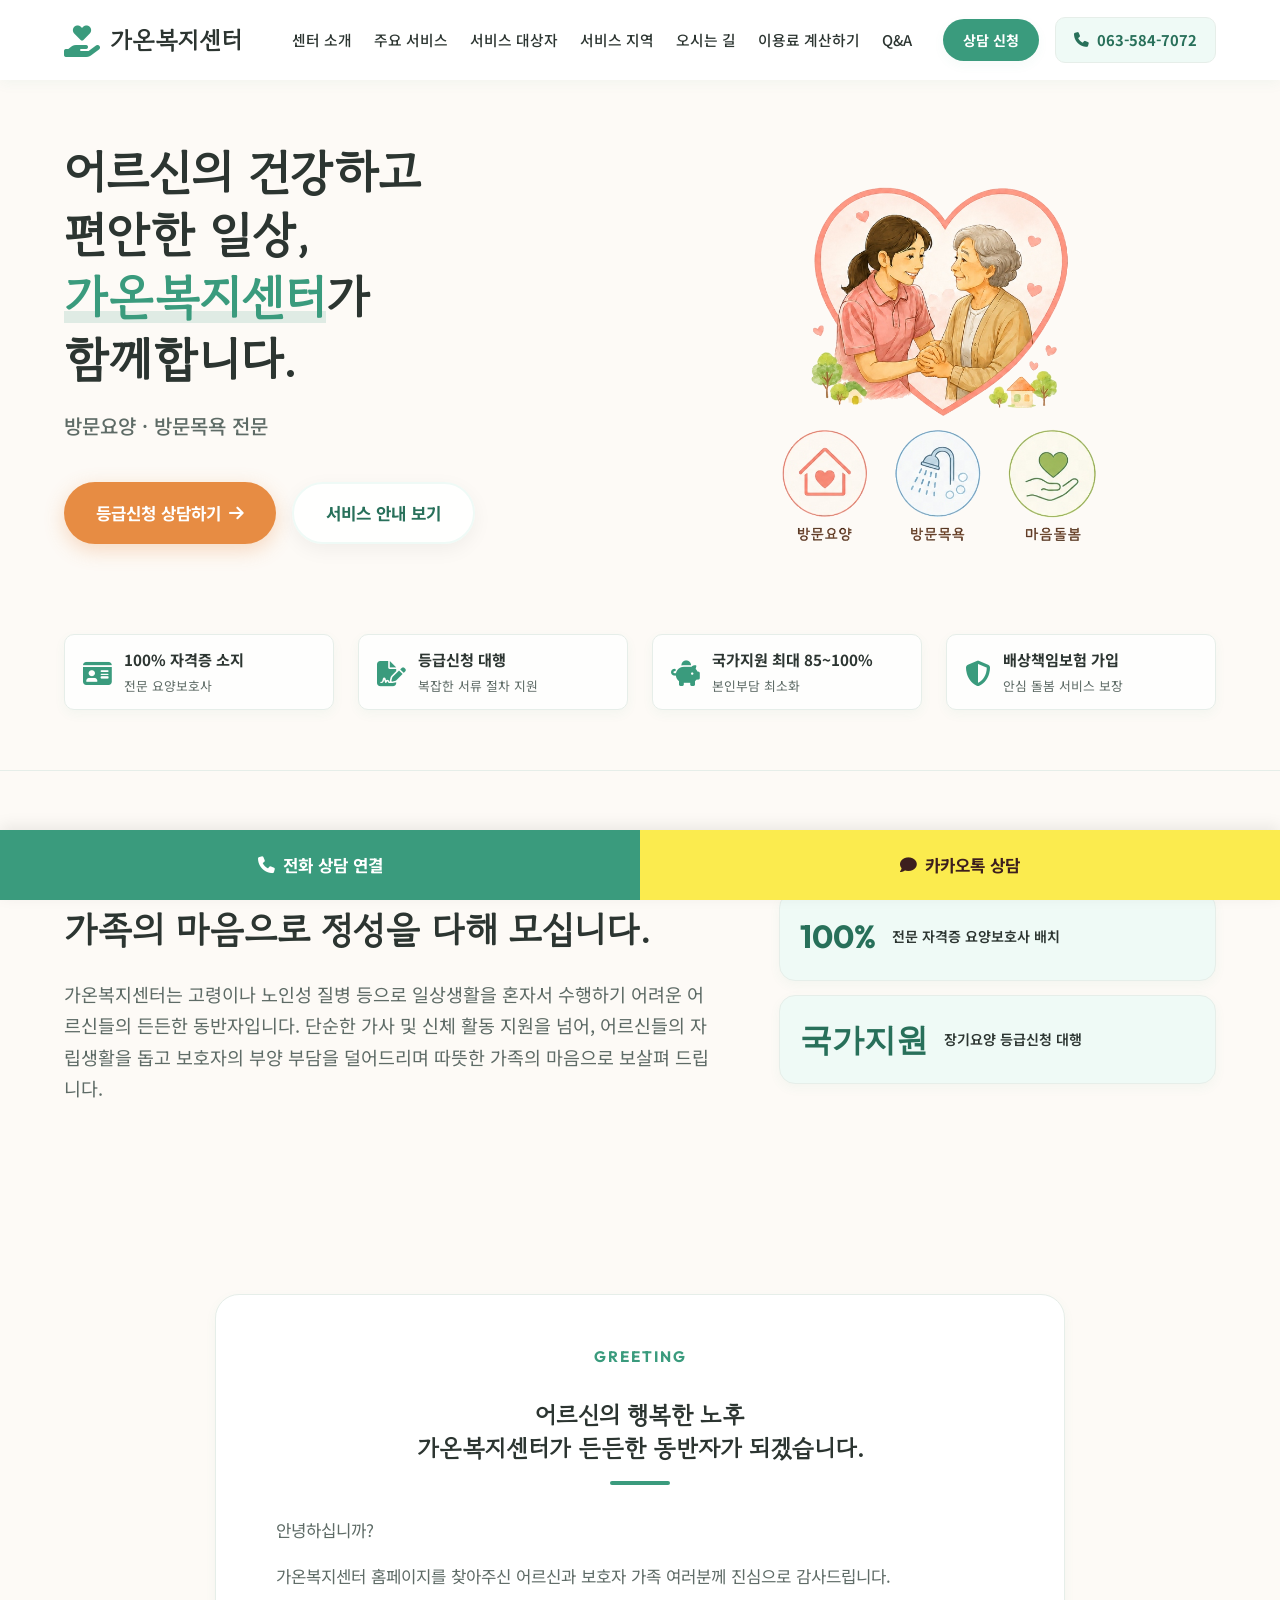
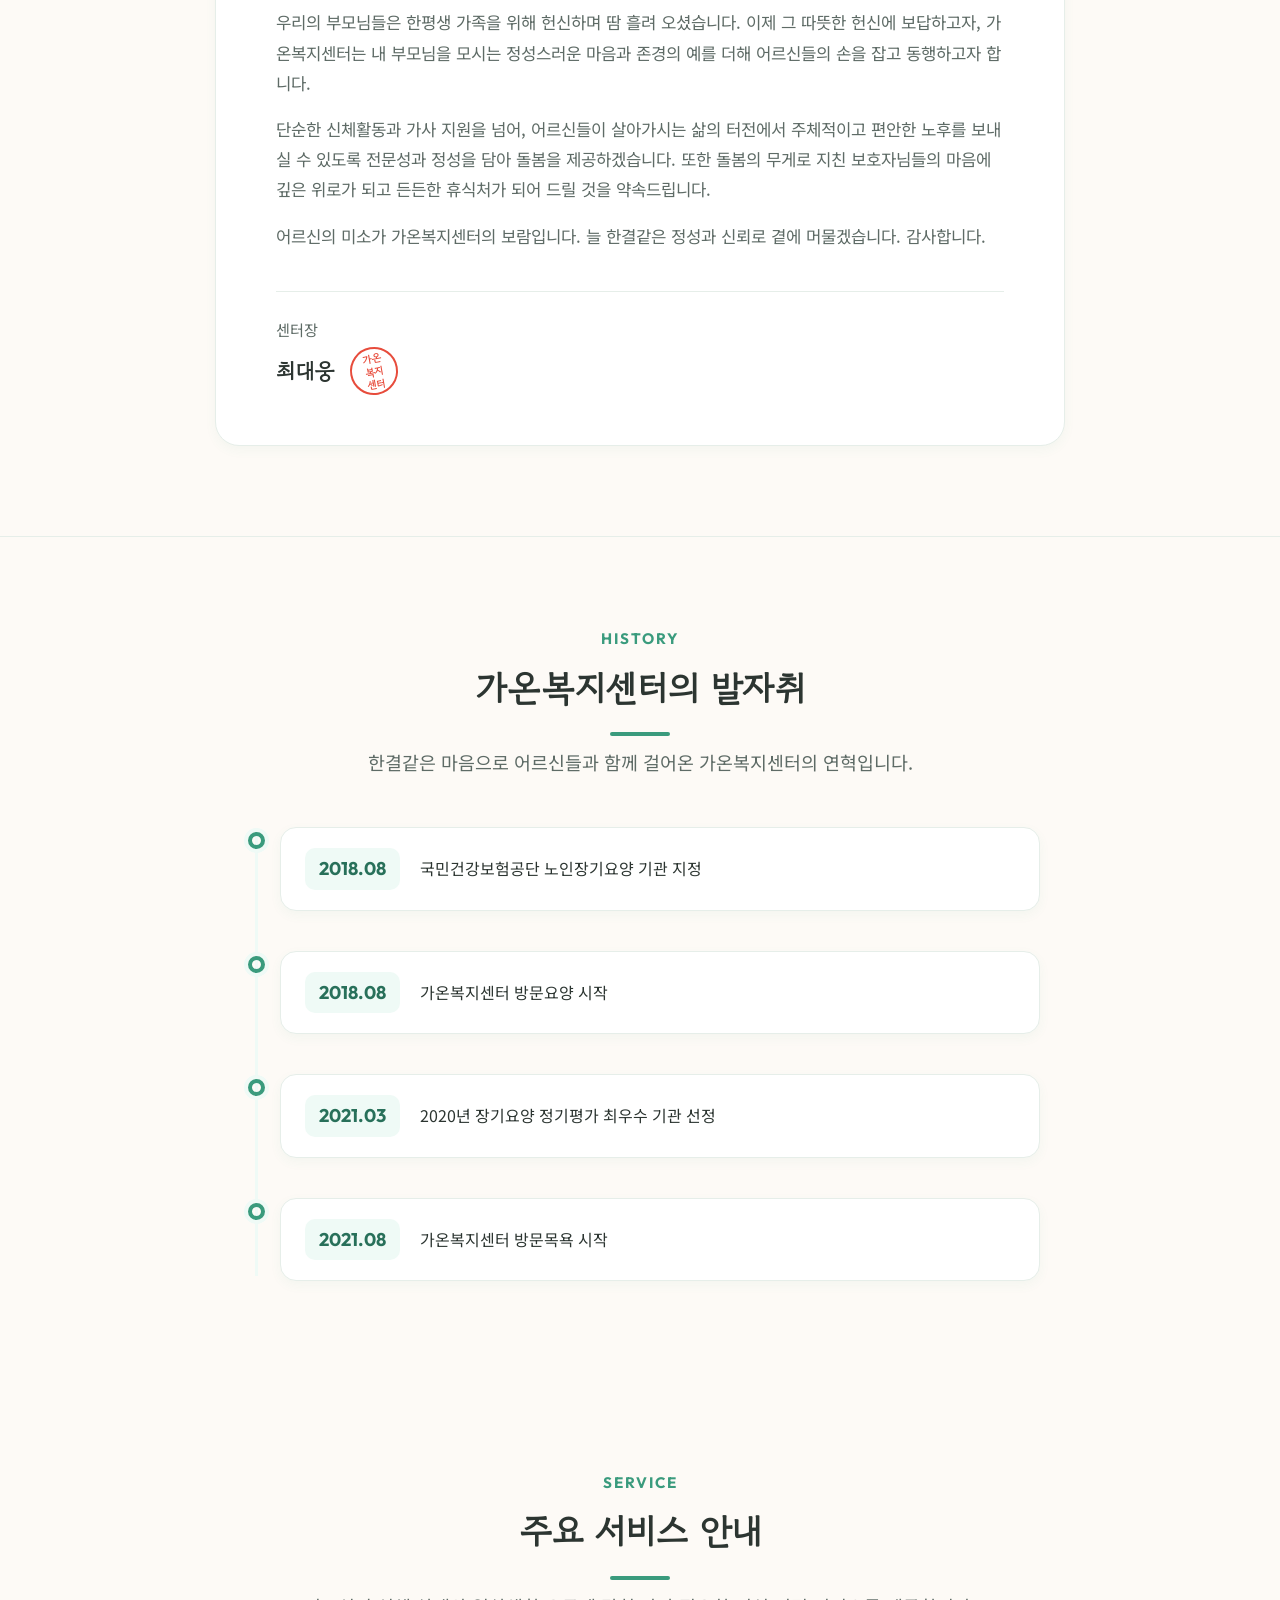
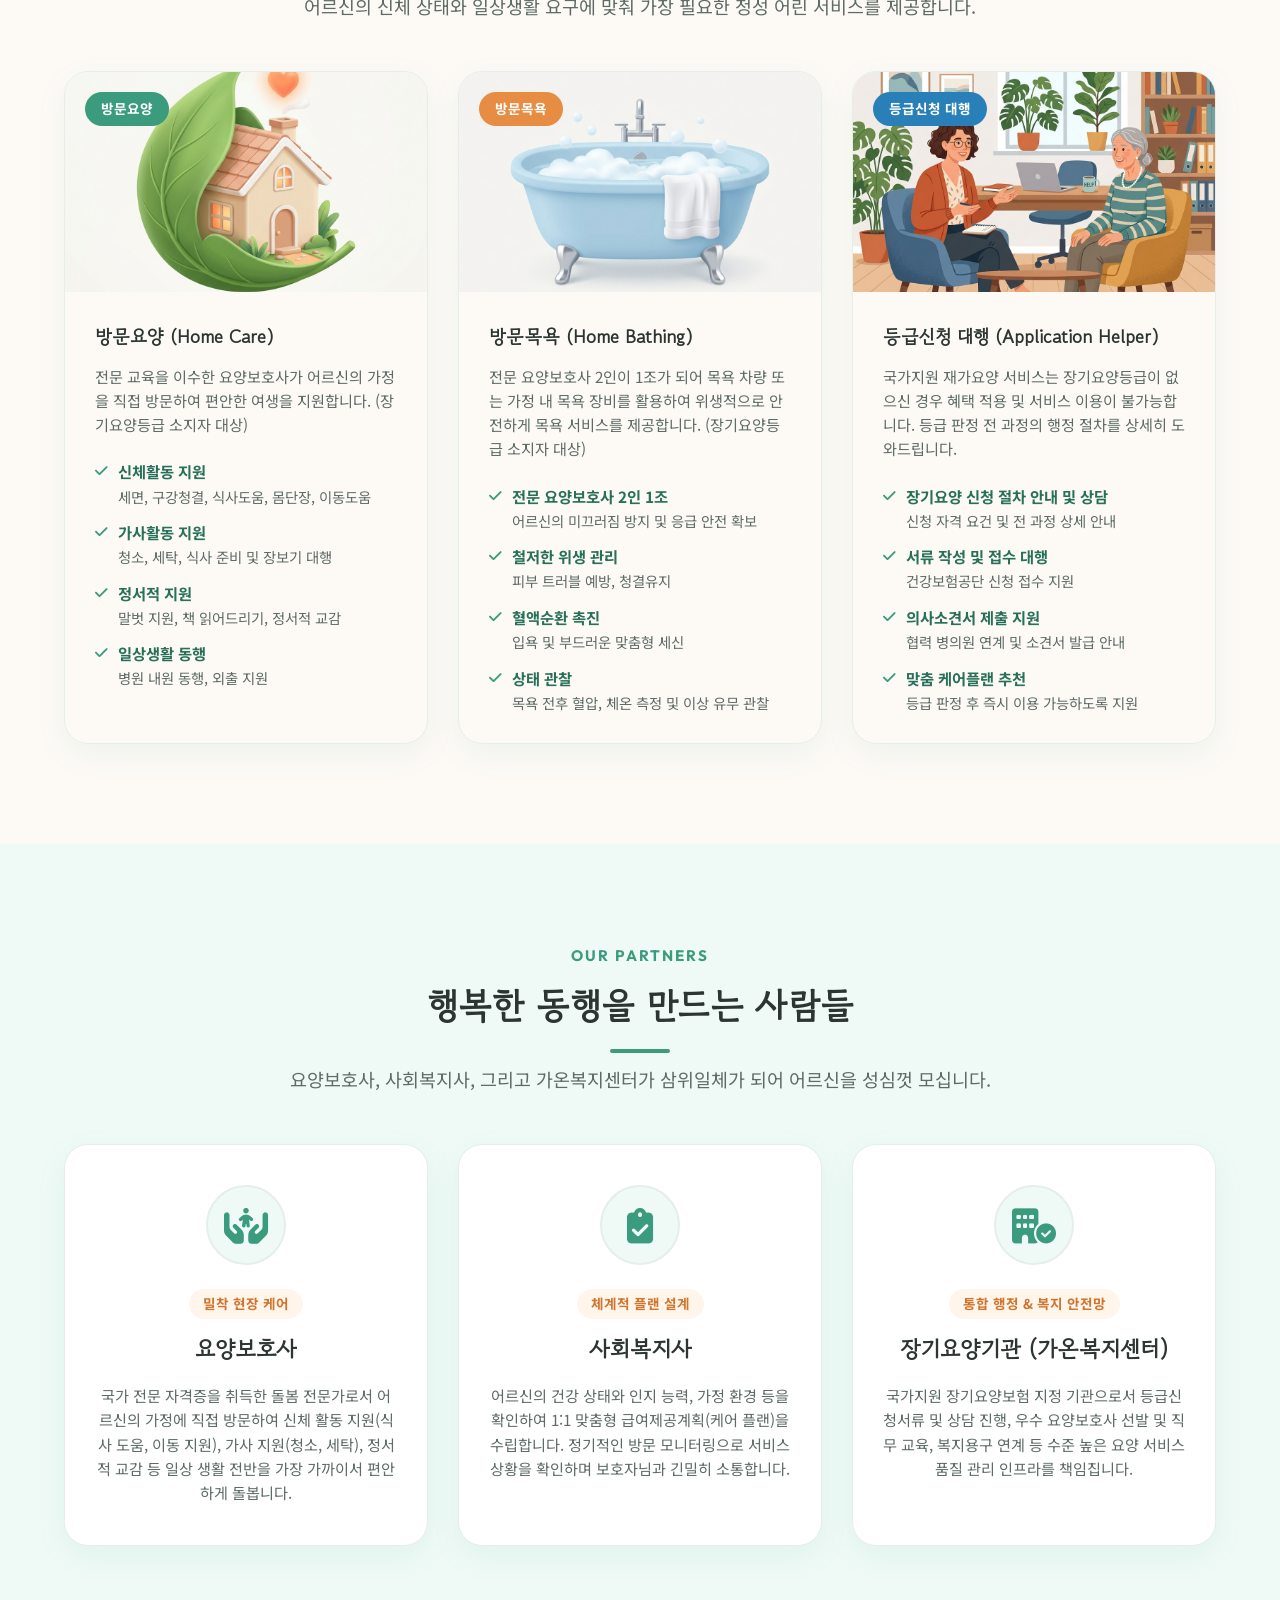
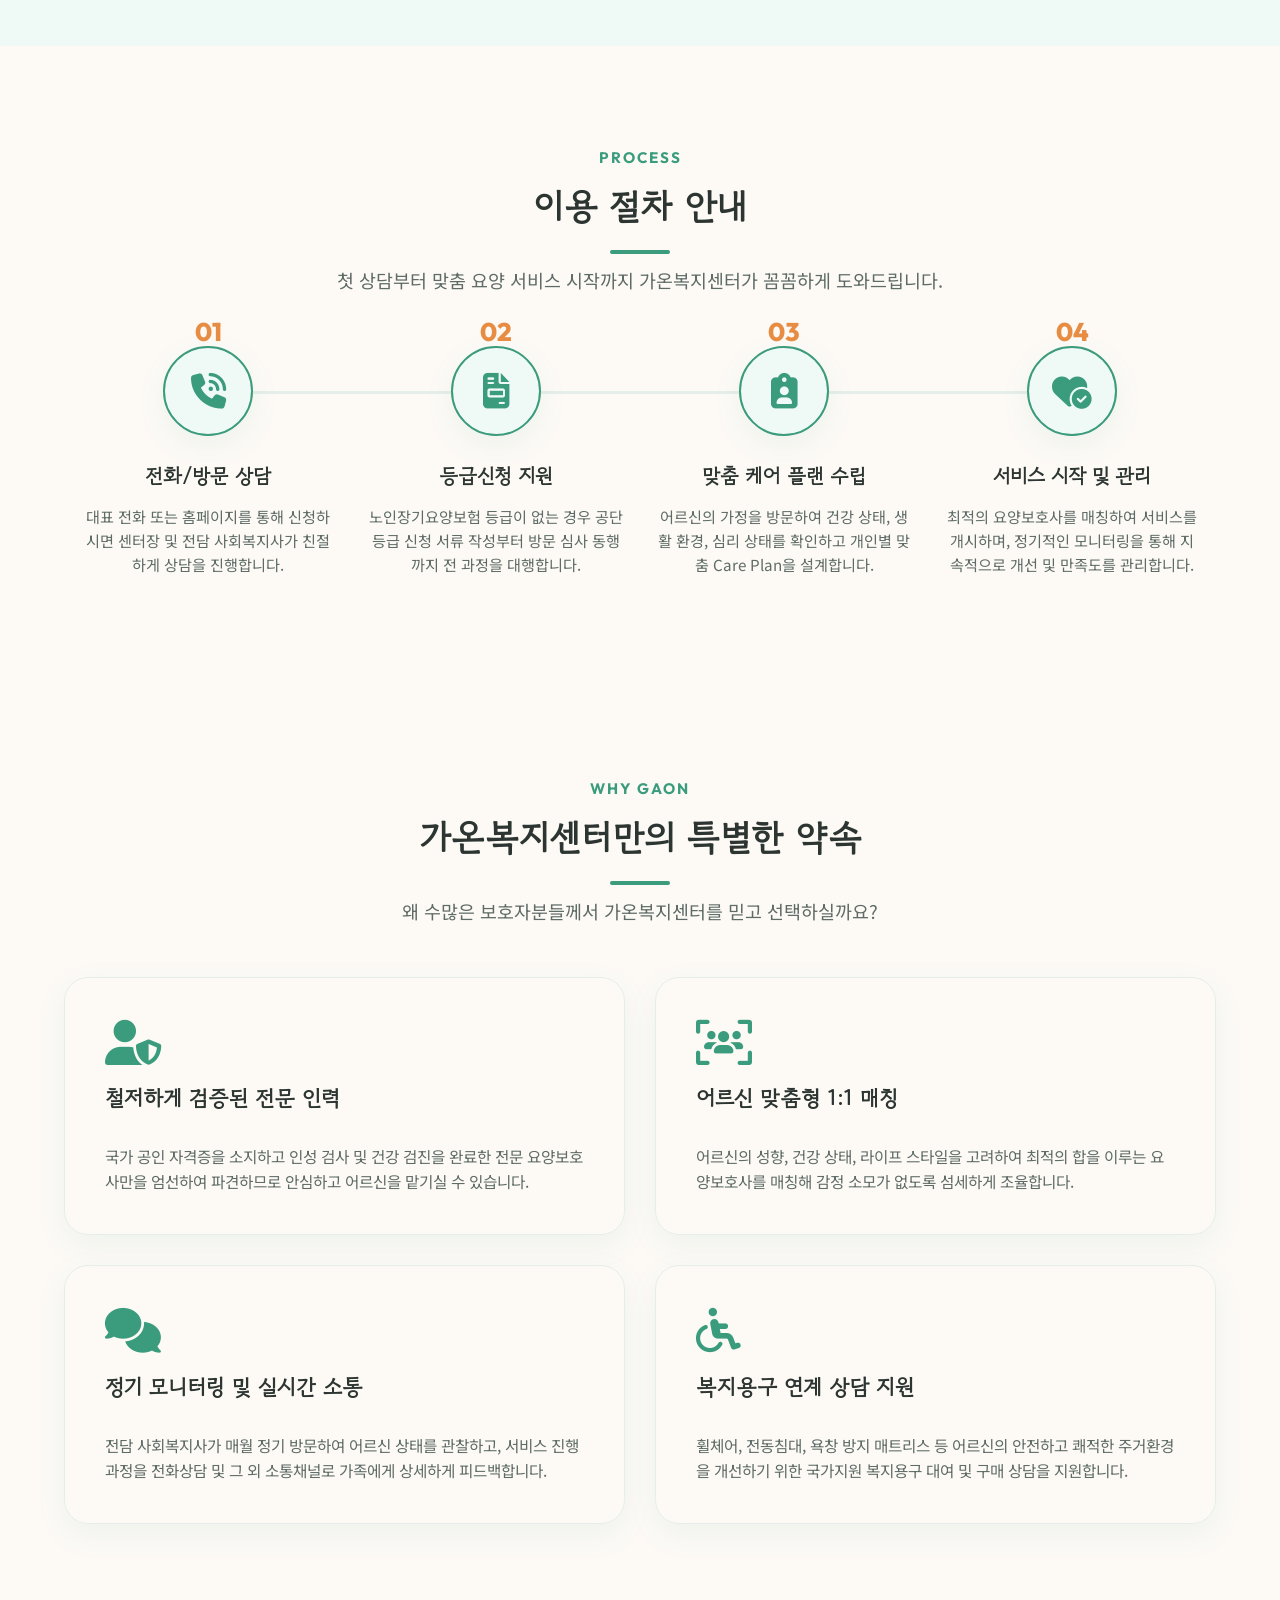
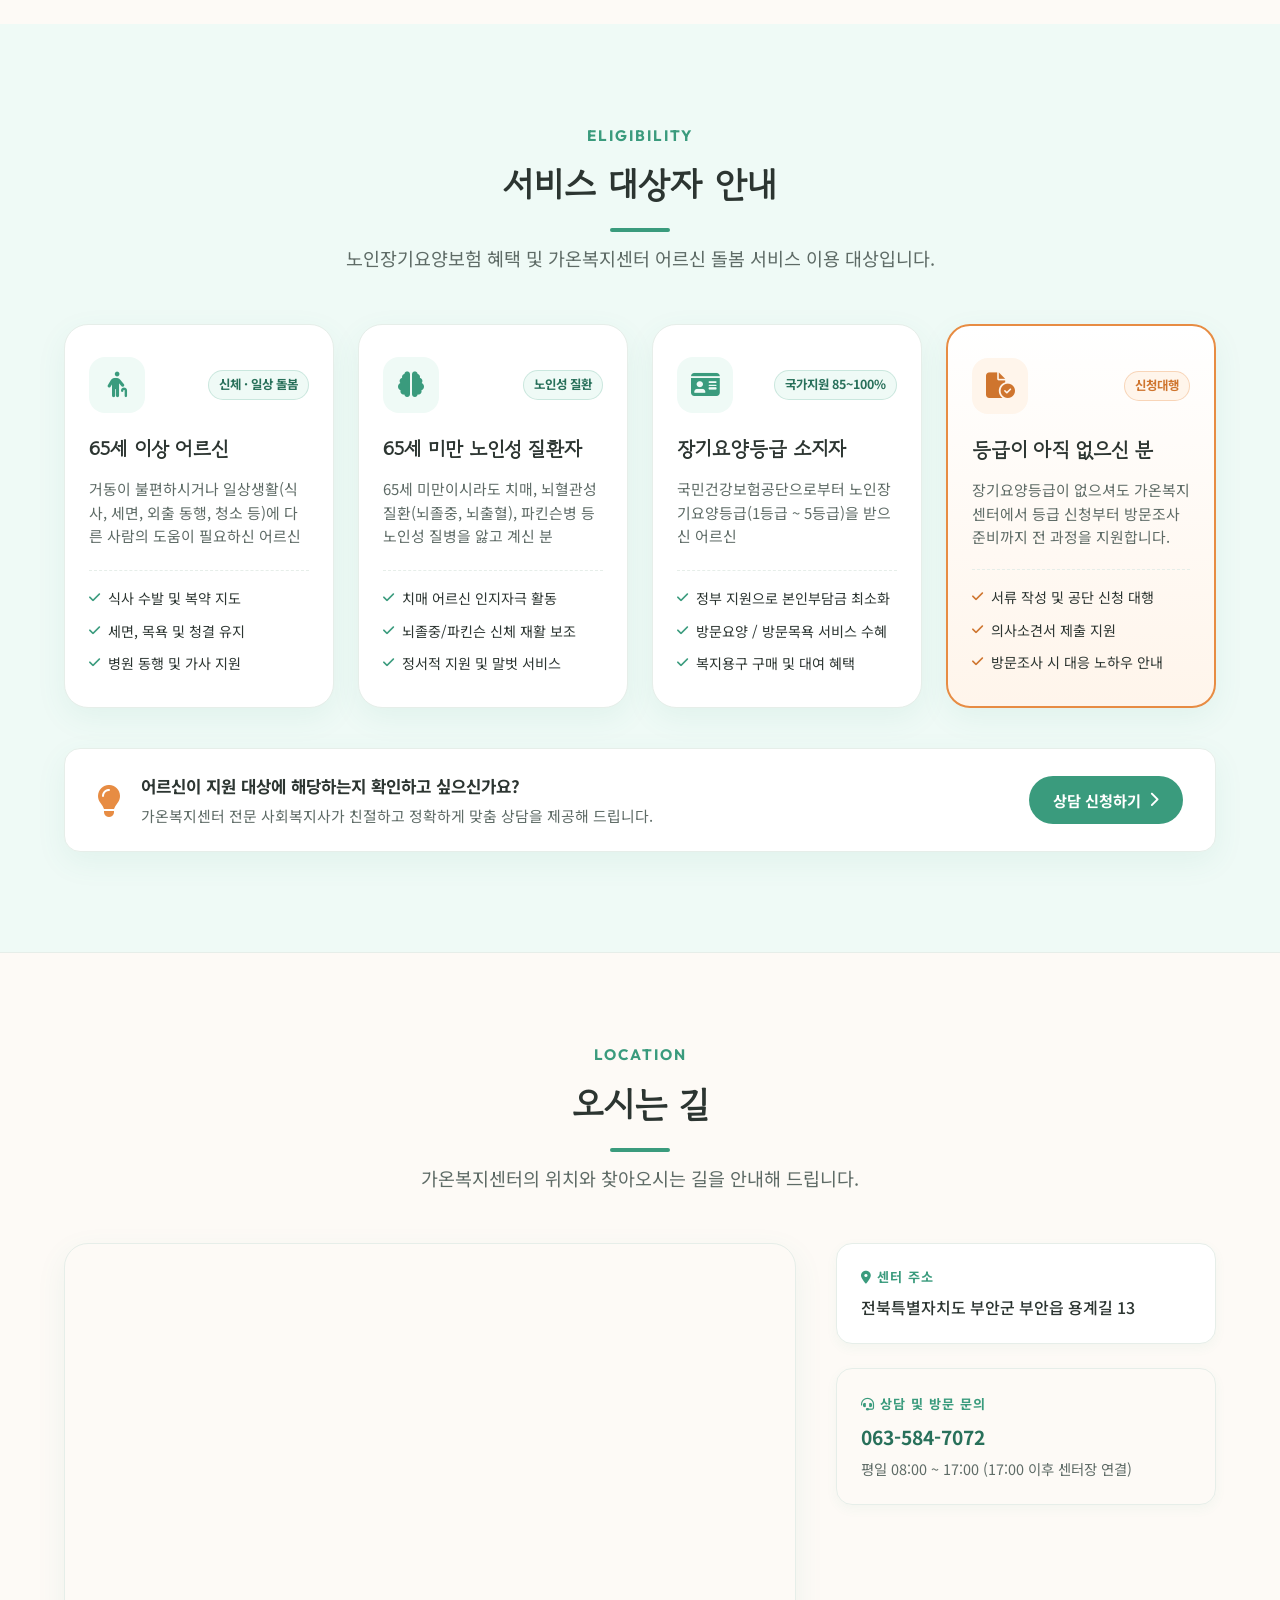
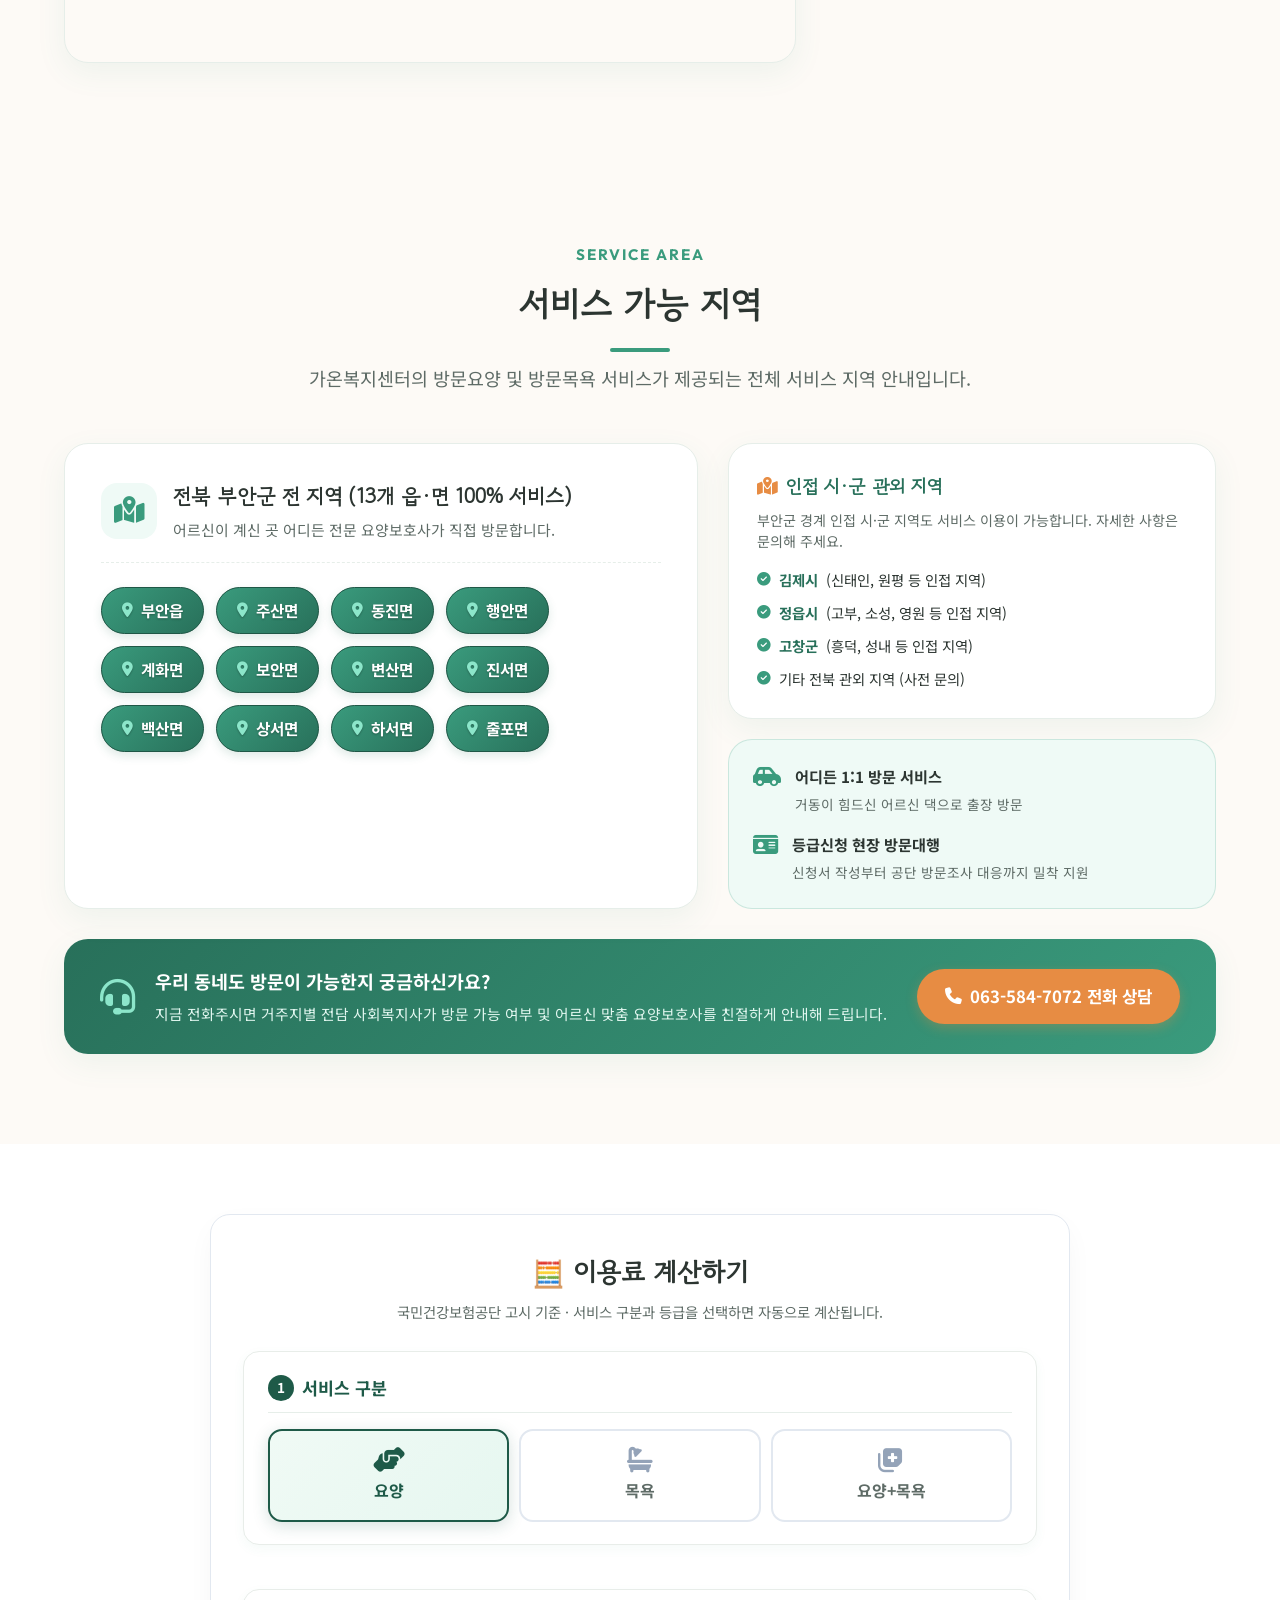
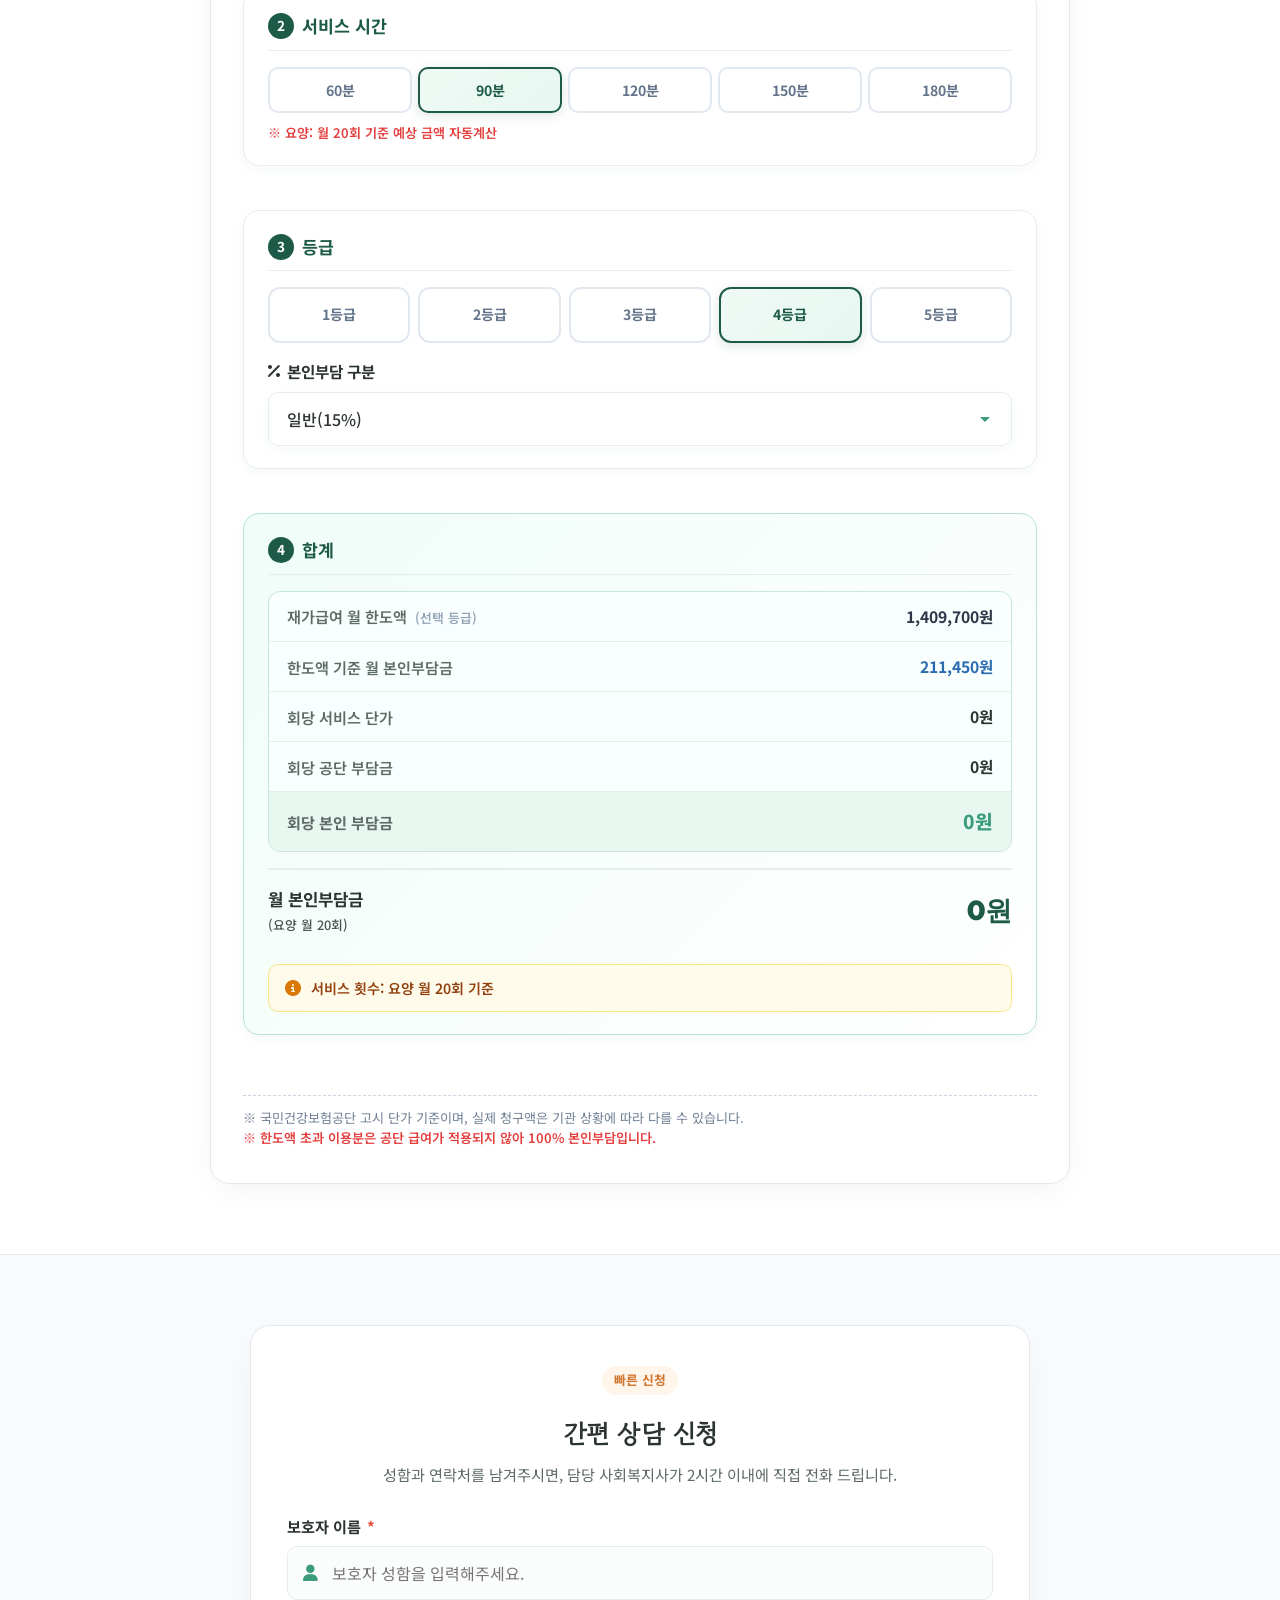
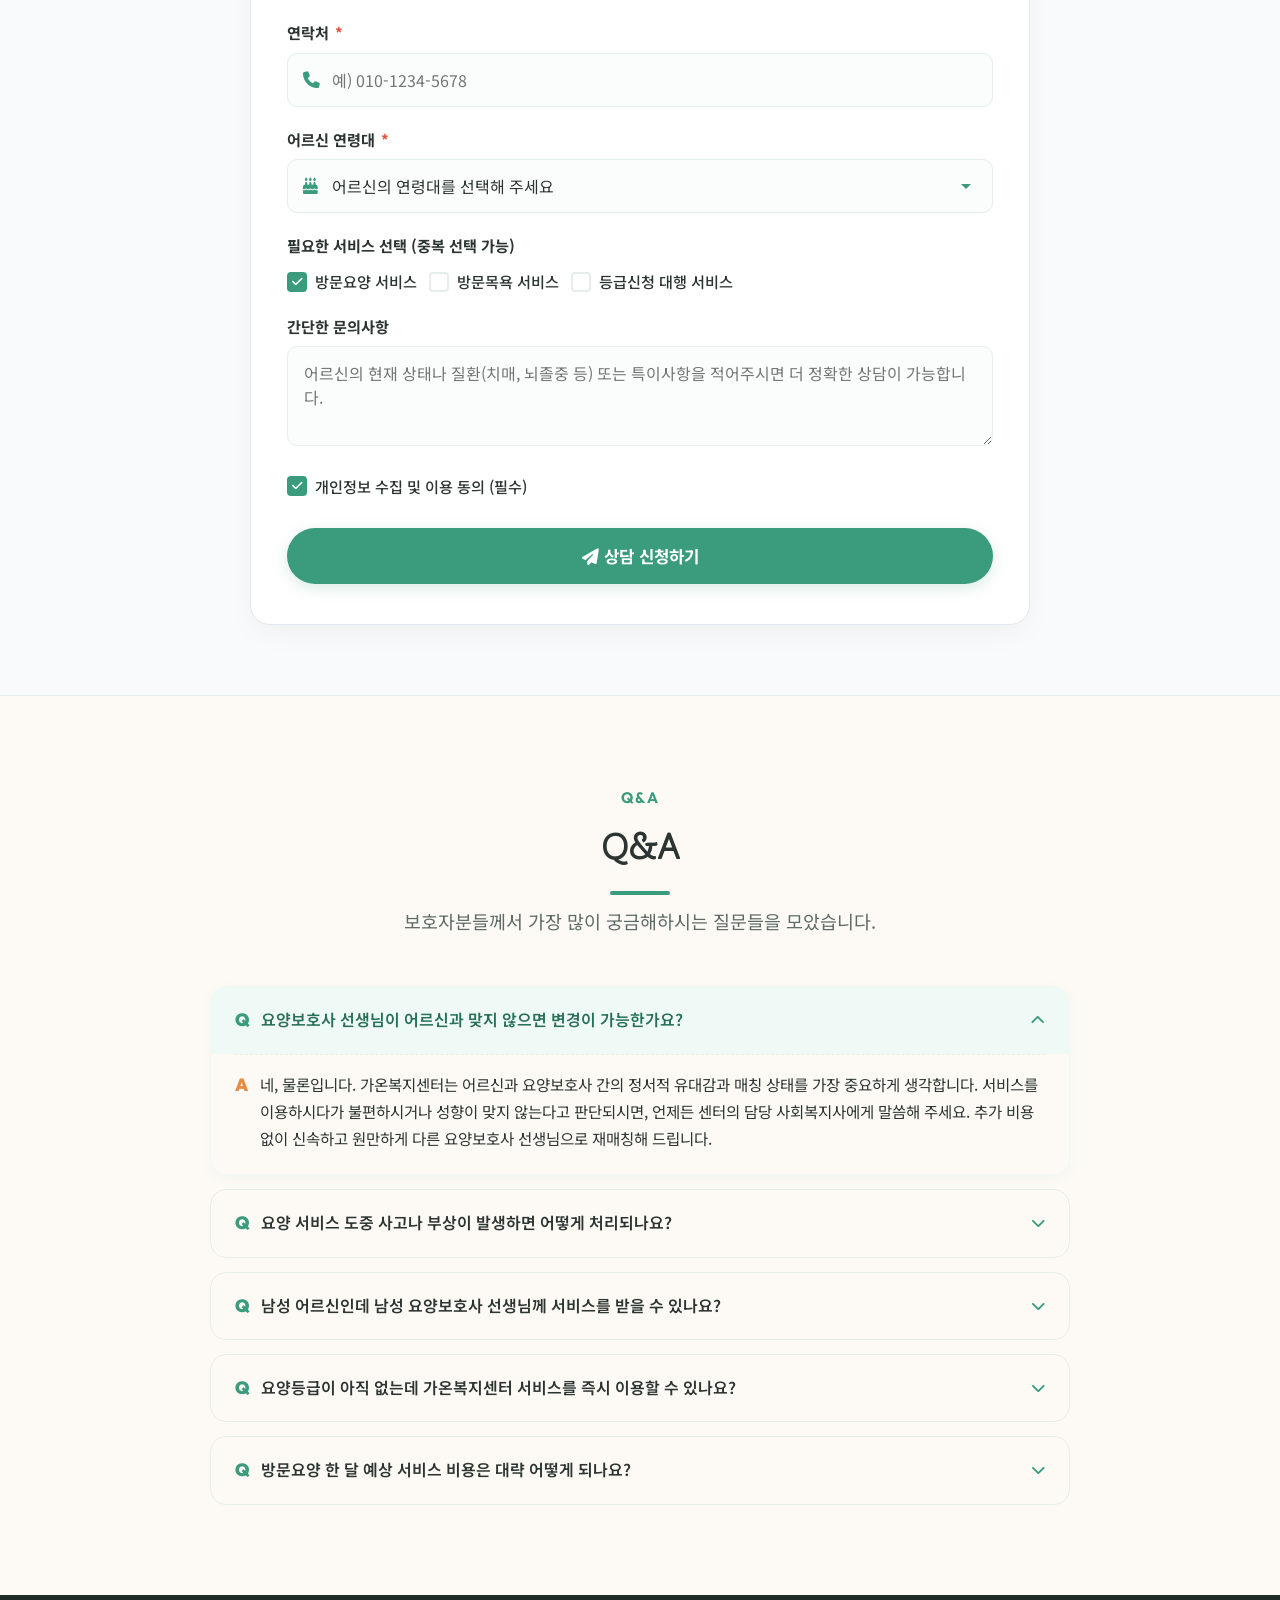
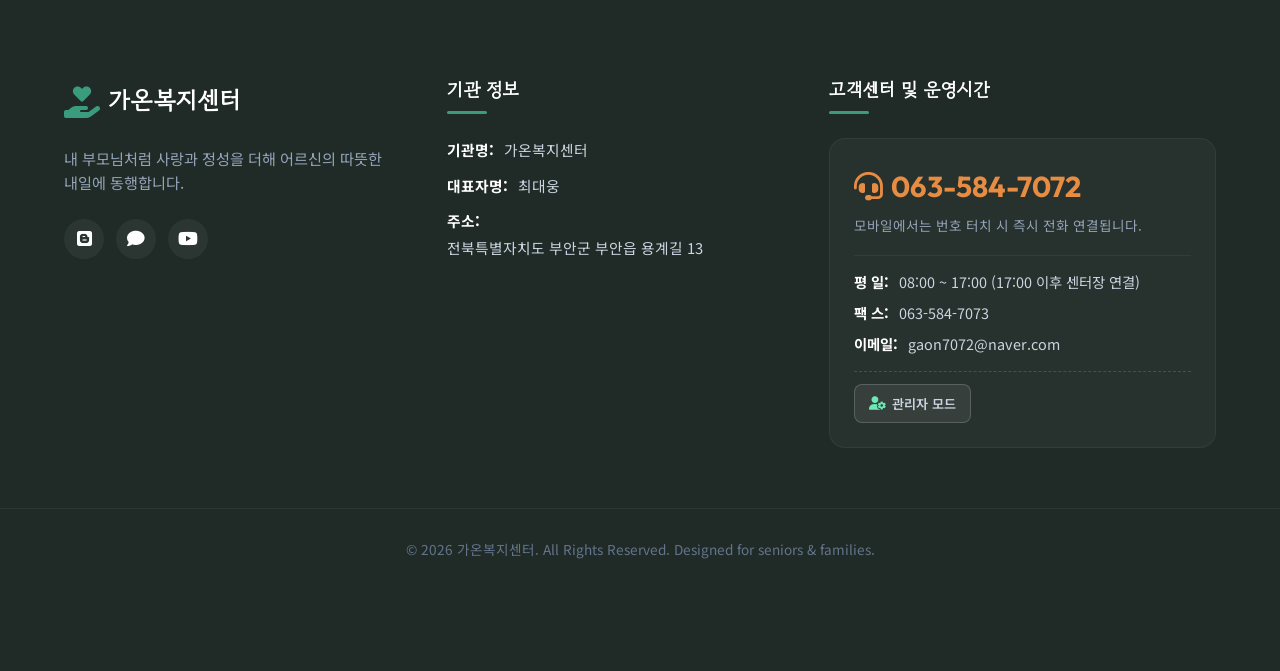
==== commit 2294aac7: "Update calculator options and add Q&A admin management" ====
--- a/index.html
+++ b/index.html
@@ -706,10 +706,6 @@
                                         <input type="radio" id="time180" name="serviceTime" value="180">
                                         <span class="time-min">180분</span>
                                     </label>
-                                    <label class="calc-time-card" for="time210">
-                                        <input type="radio" id="time210" name="serviceTime" value="210">
-                                        <span class="time-min">210분</span>
-                                    </label>
                                 </div>
                                 <p class="calc-note-sm" style="color: #e53e3e; font-weight: 600;">※ 요양: 월 20회 기준 예상 금액 자동계산</p>
                             </div>
--- a/css/style.css
+++ b/css/style.css
@@ -2159,6 +2159,22 @@
     color: var(--color-text-light);
 }
 
+.btn-admin-edit {
+    background-color: #eff6ff;
+    color: #2563eb;
+    border: 1px solid #bfdbfe;
+}
+
+.btn-admin-edit:hover {
+    background-color: #2563eb;
+    color: #ffffff;
+}
+
+.admin-faq-item:hover {
+    border-color: #cbd5e1;
+    box-shadow: 0 2px 8px rgba(0,0,0,0.04);
+}
+
 /* Form layout for Admin Settings */
 .admin-form-grid {
     display: grid;
@@ -4108,7 +4124,7 @@
     color: #1e5a48;
 }
 
-/* 서비스 시간 - 요양 (6개 버튼 한 줄 배치) */
+/* 서비스 시간 - 요양 (시간 버튼 균등 한 줄 배치) */
 .calc-time-grid {
     display: flex;
     flex-wrap: nowrap;
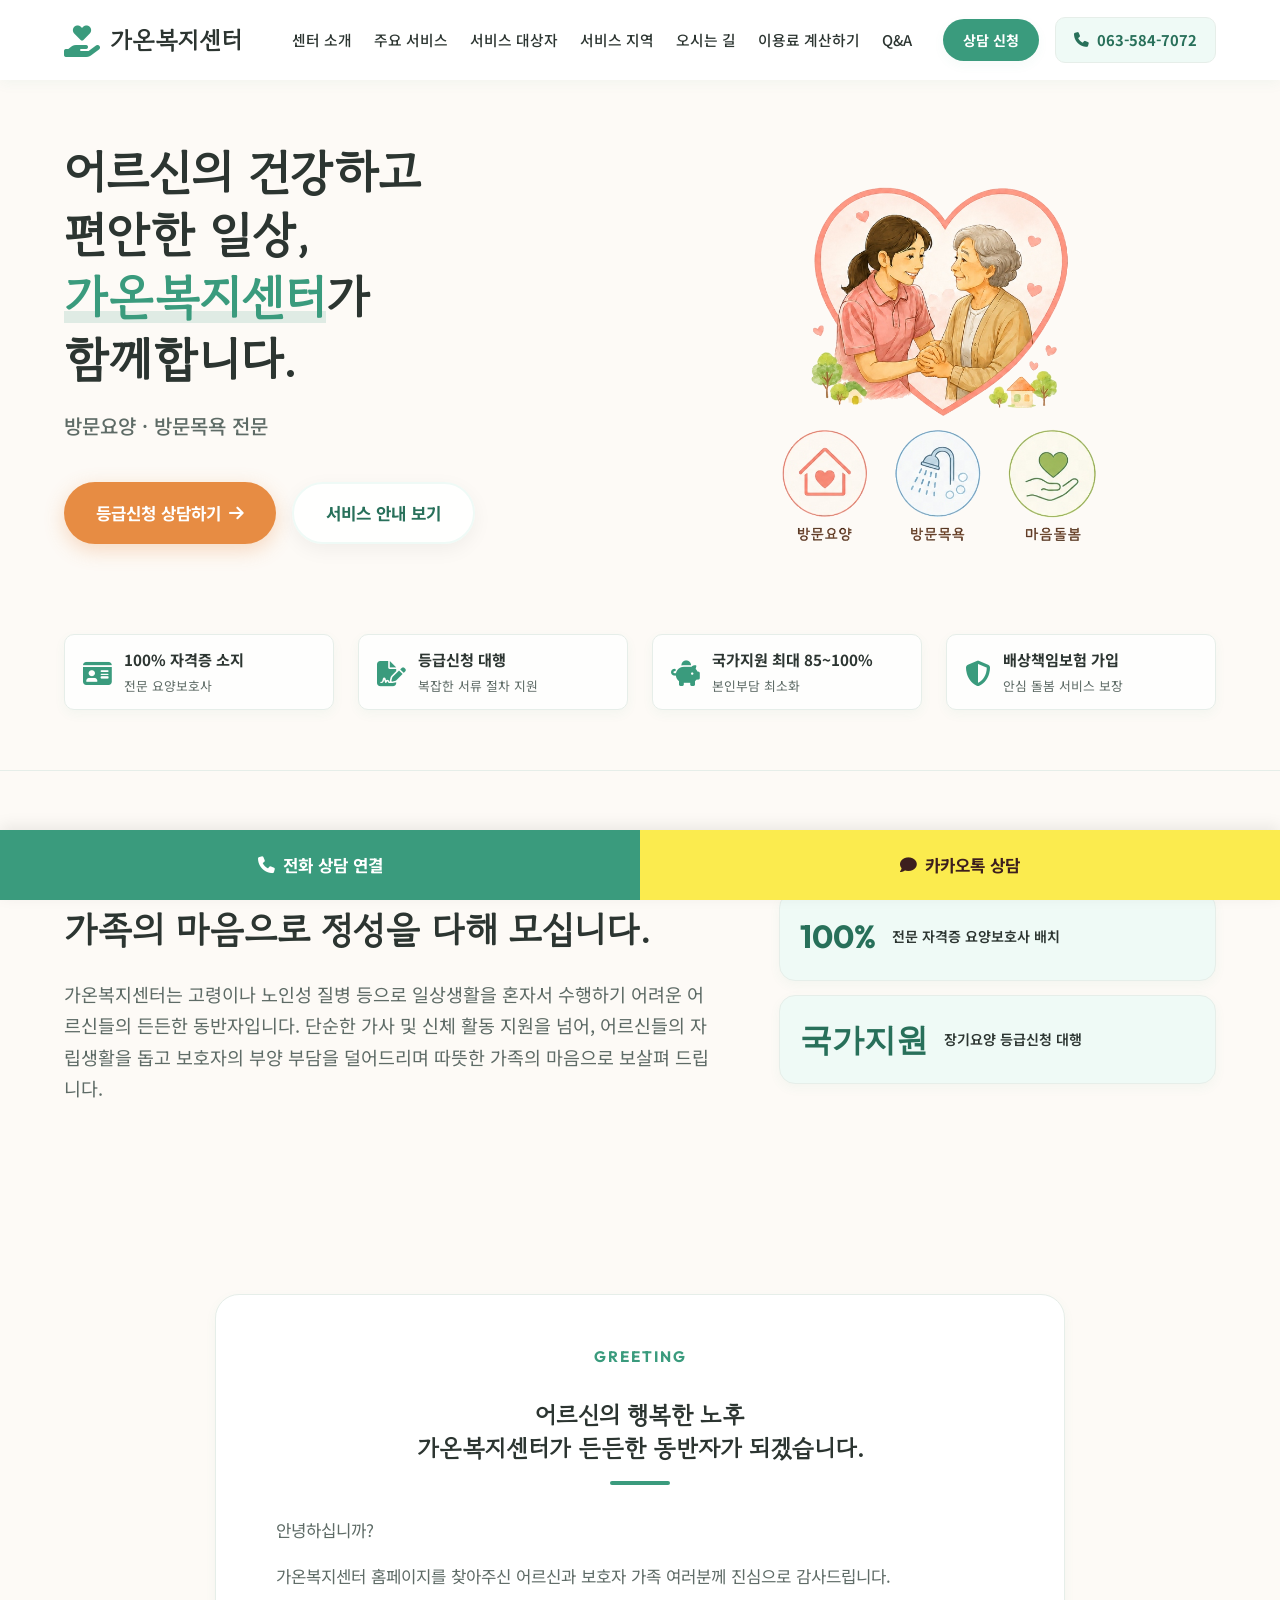
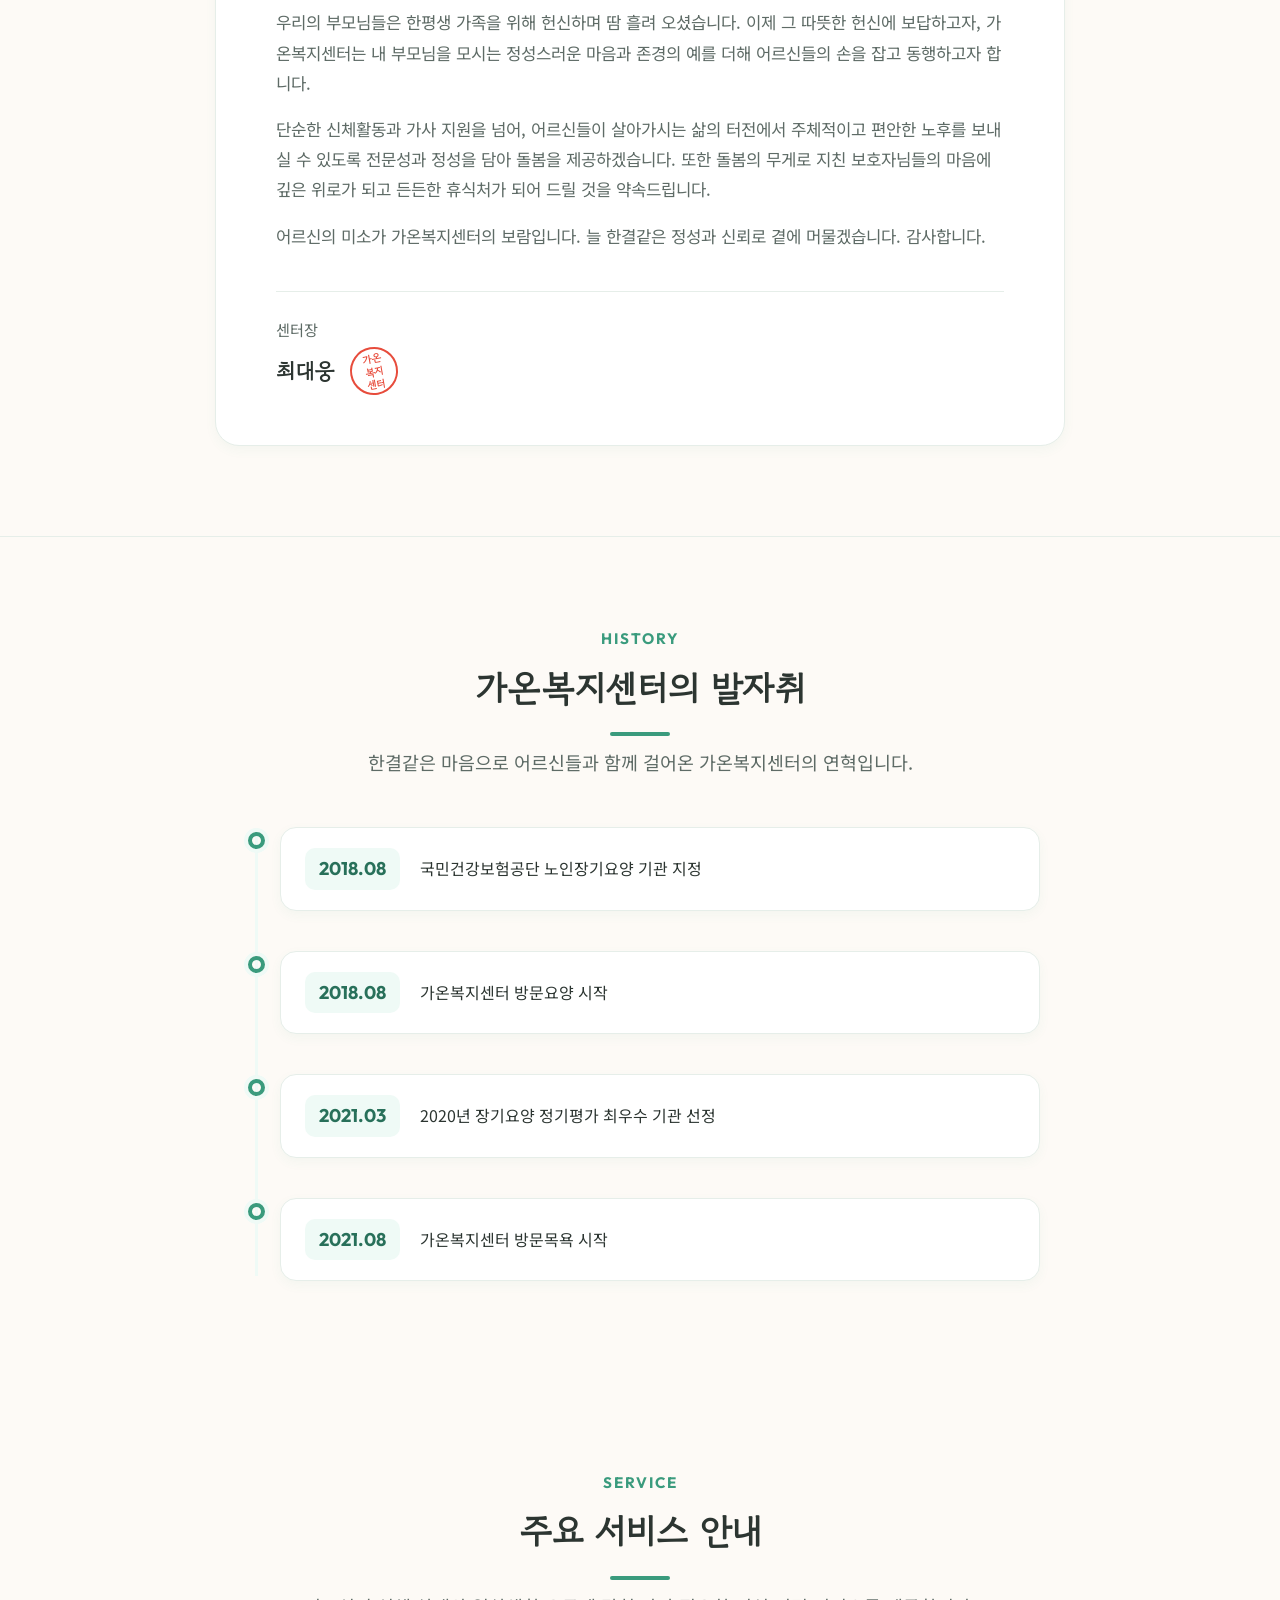
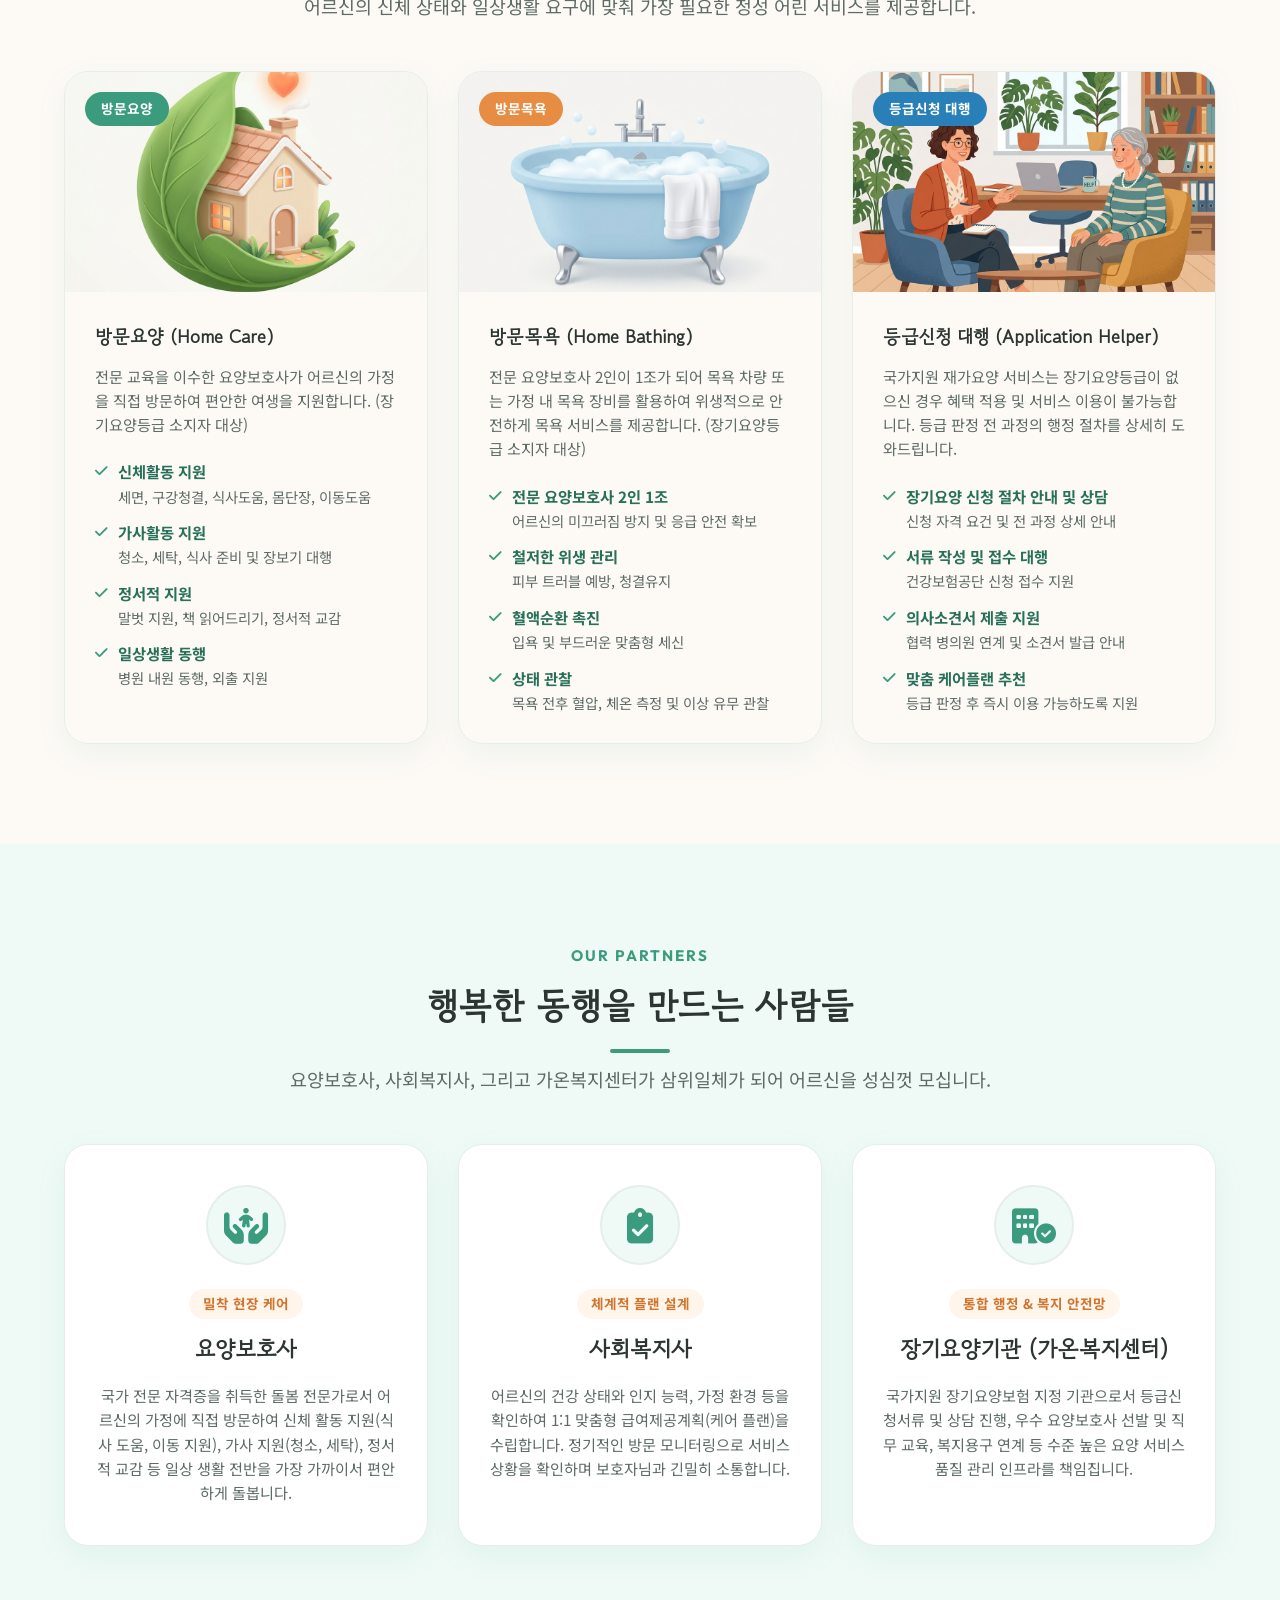
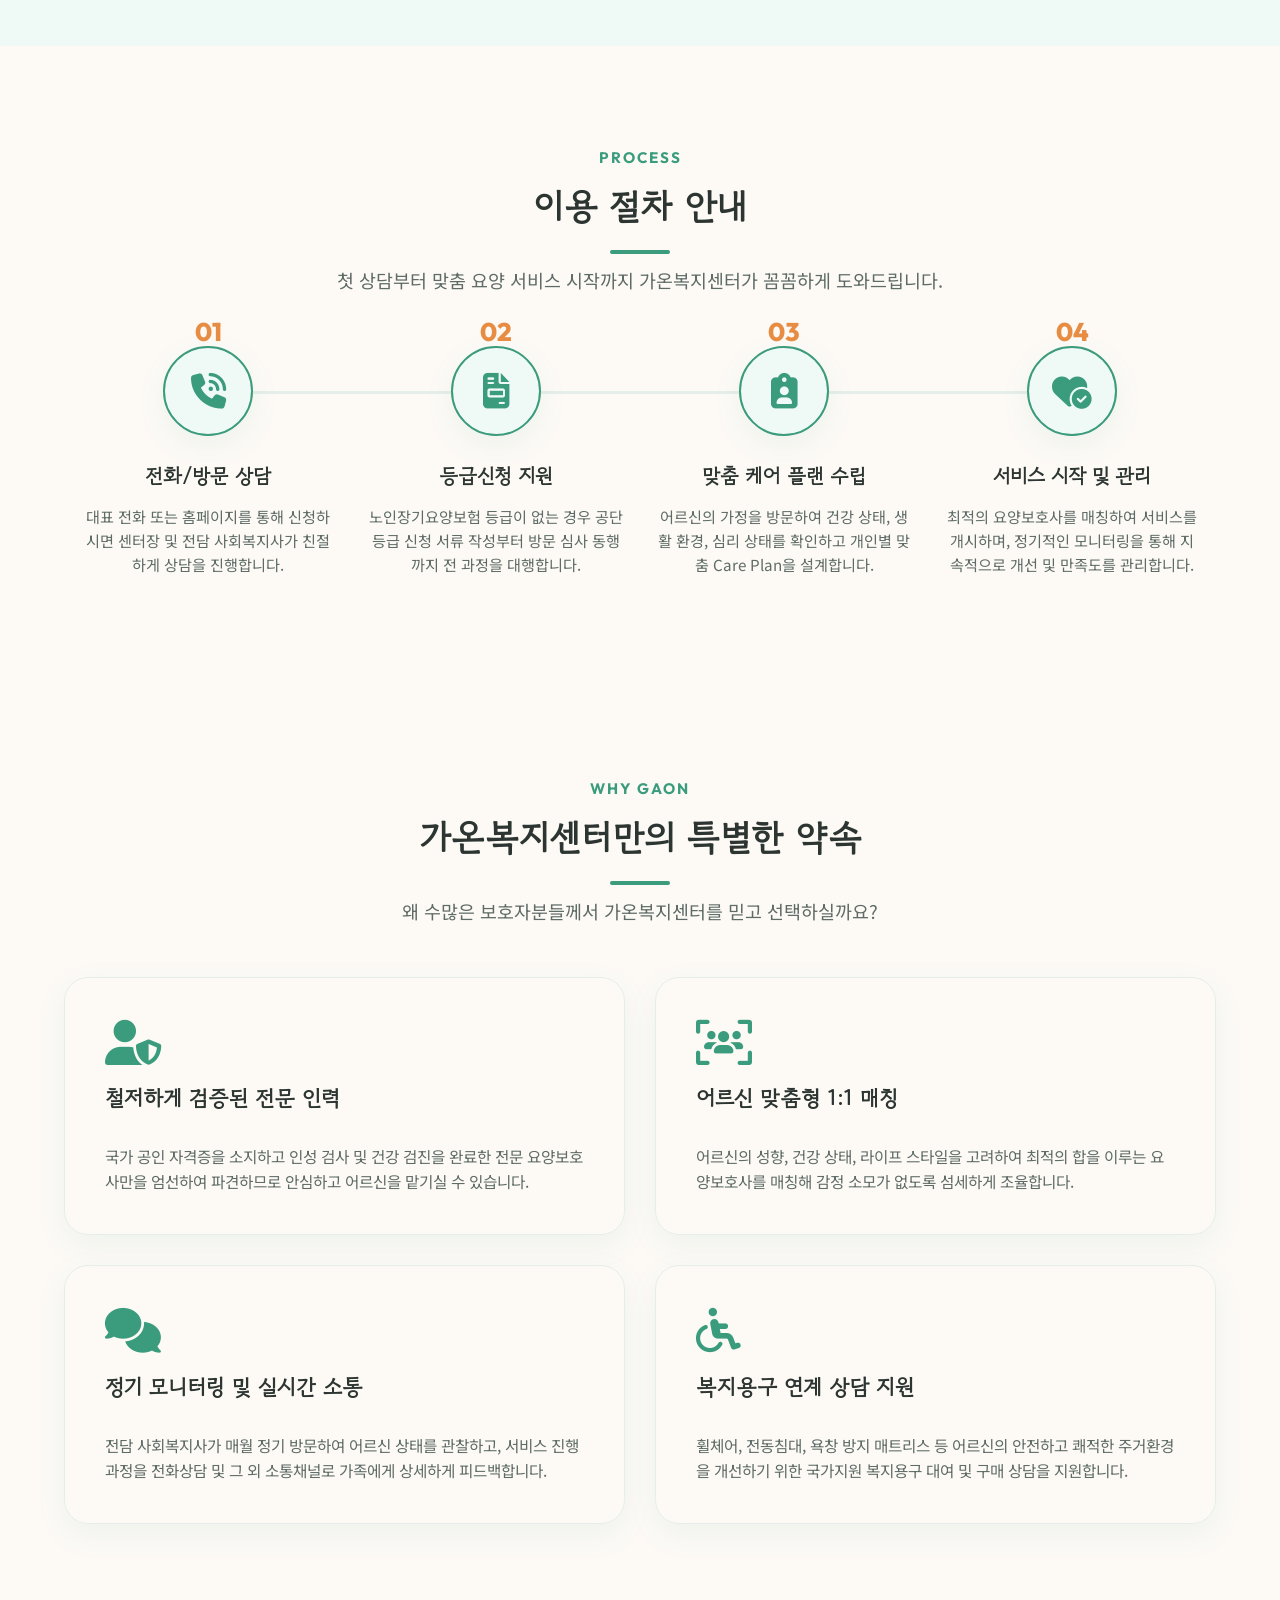
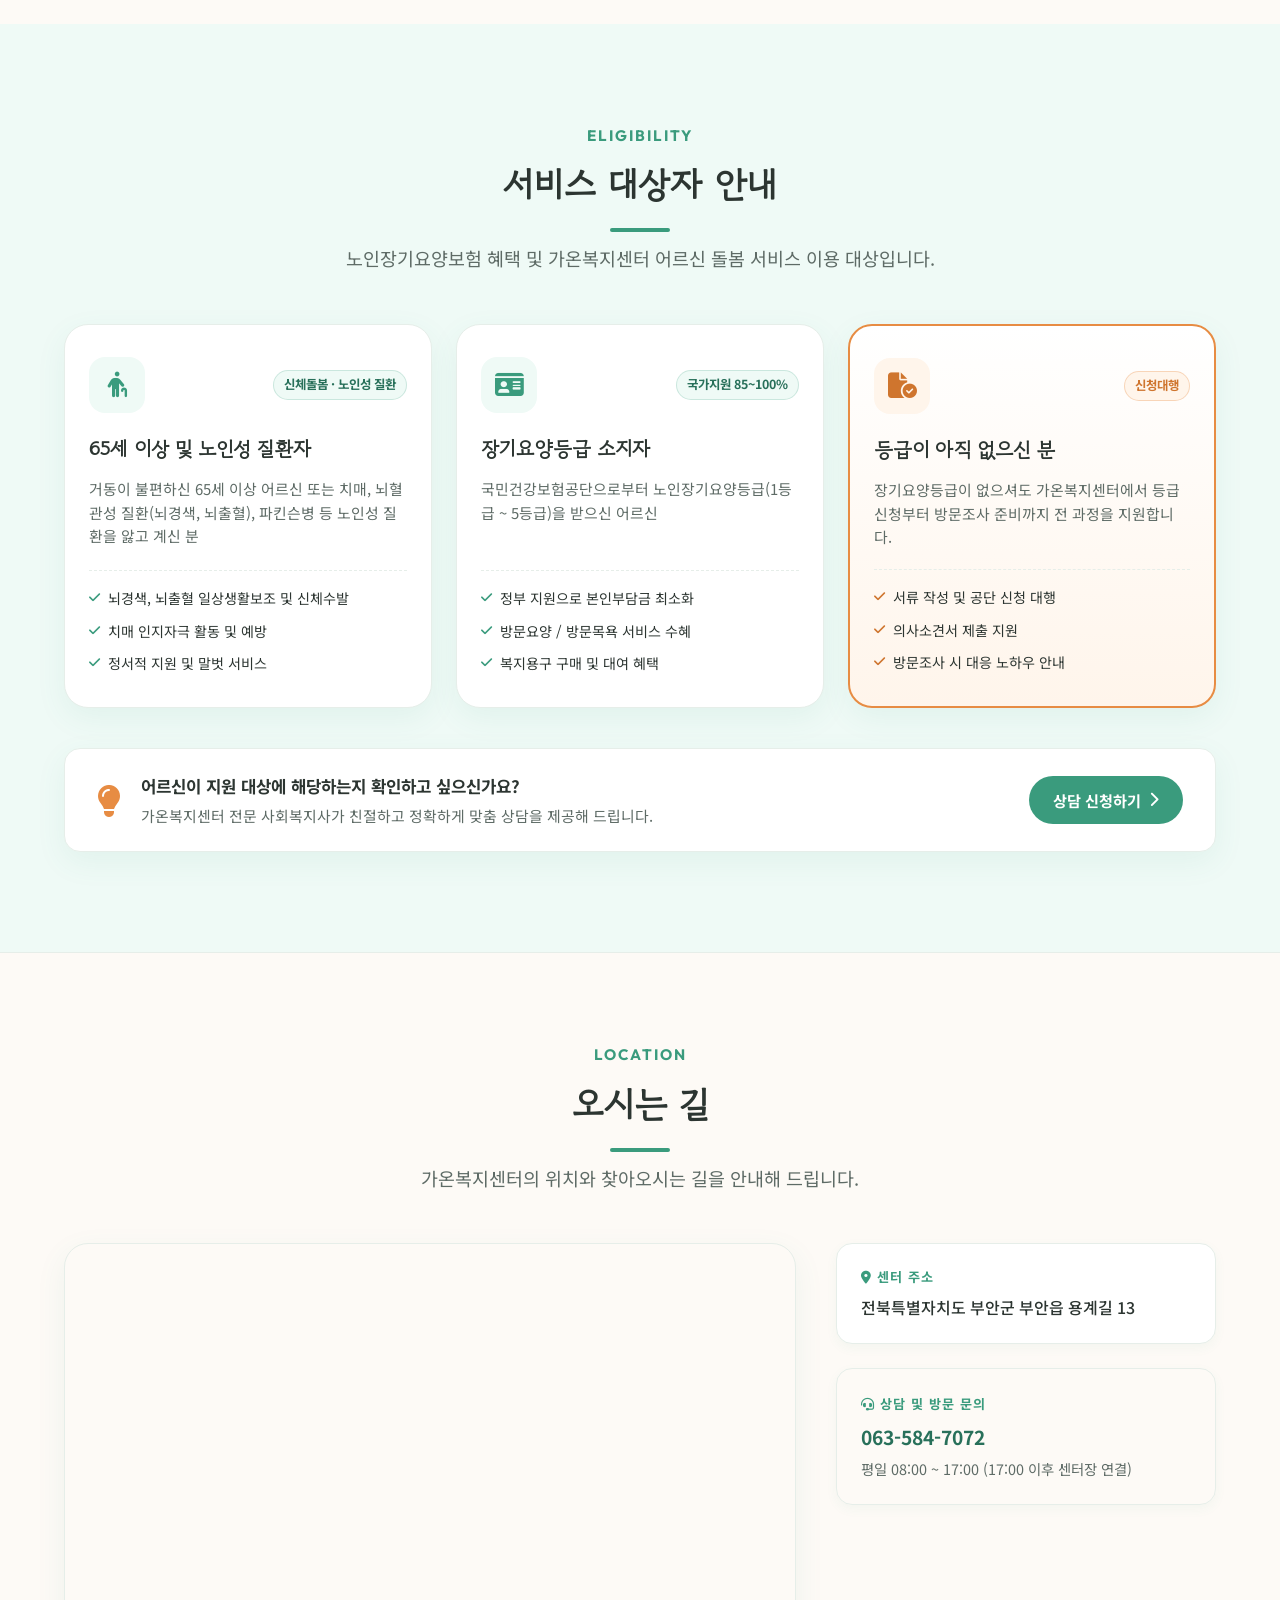
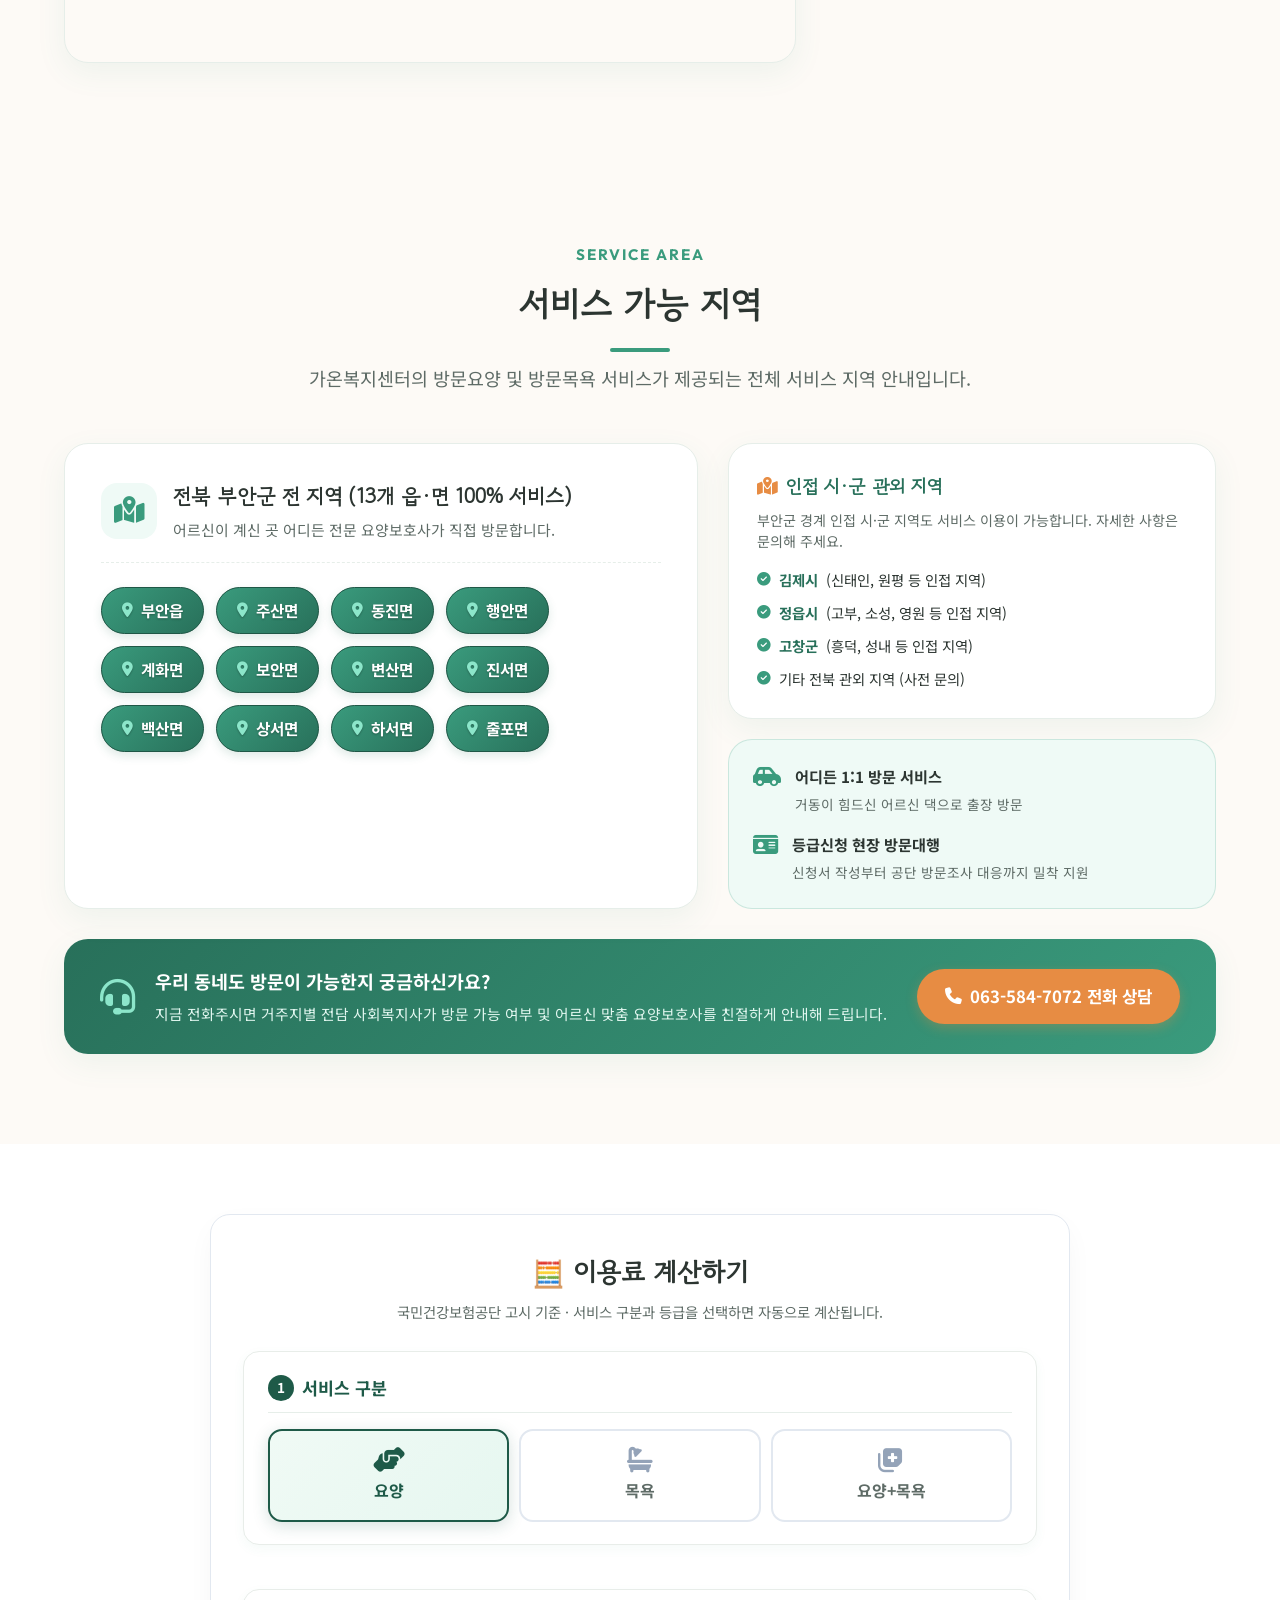
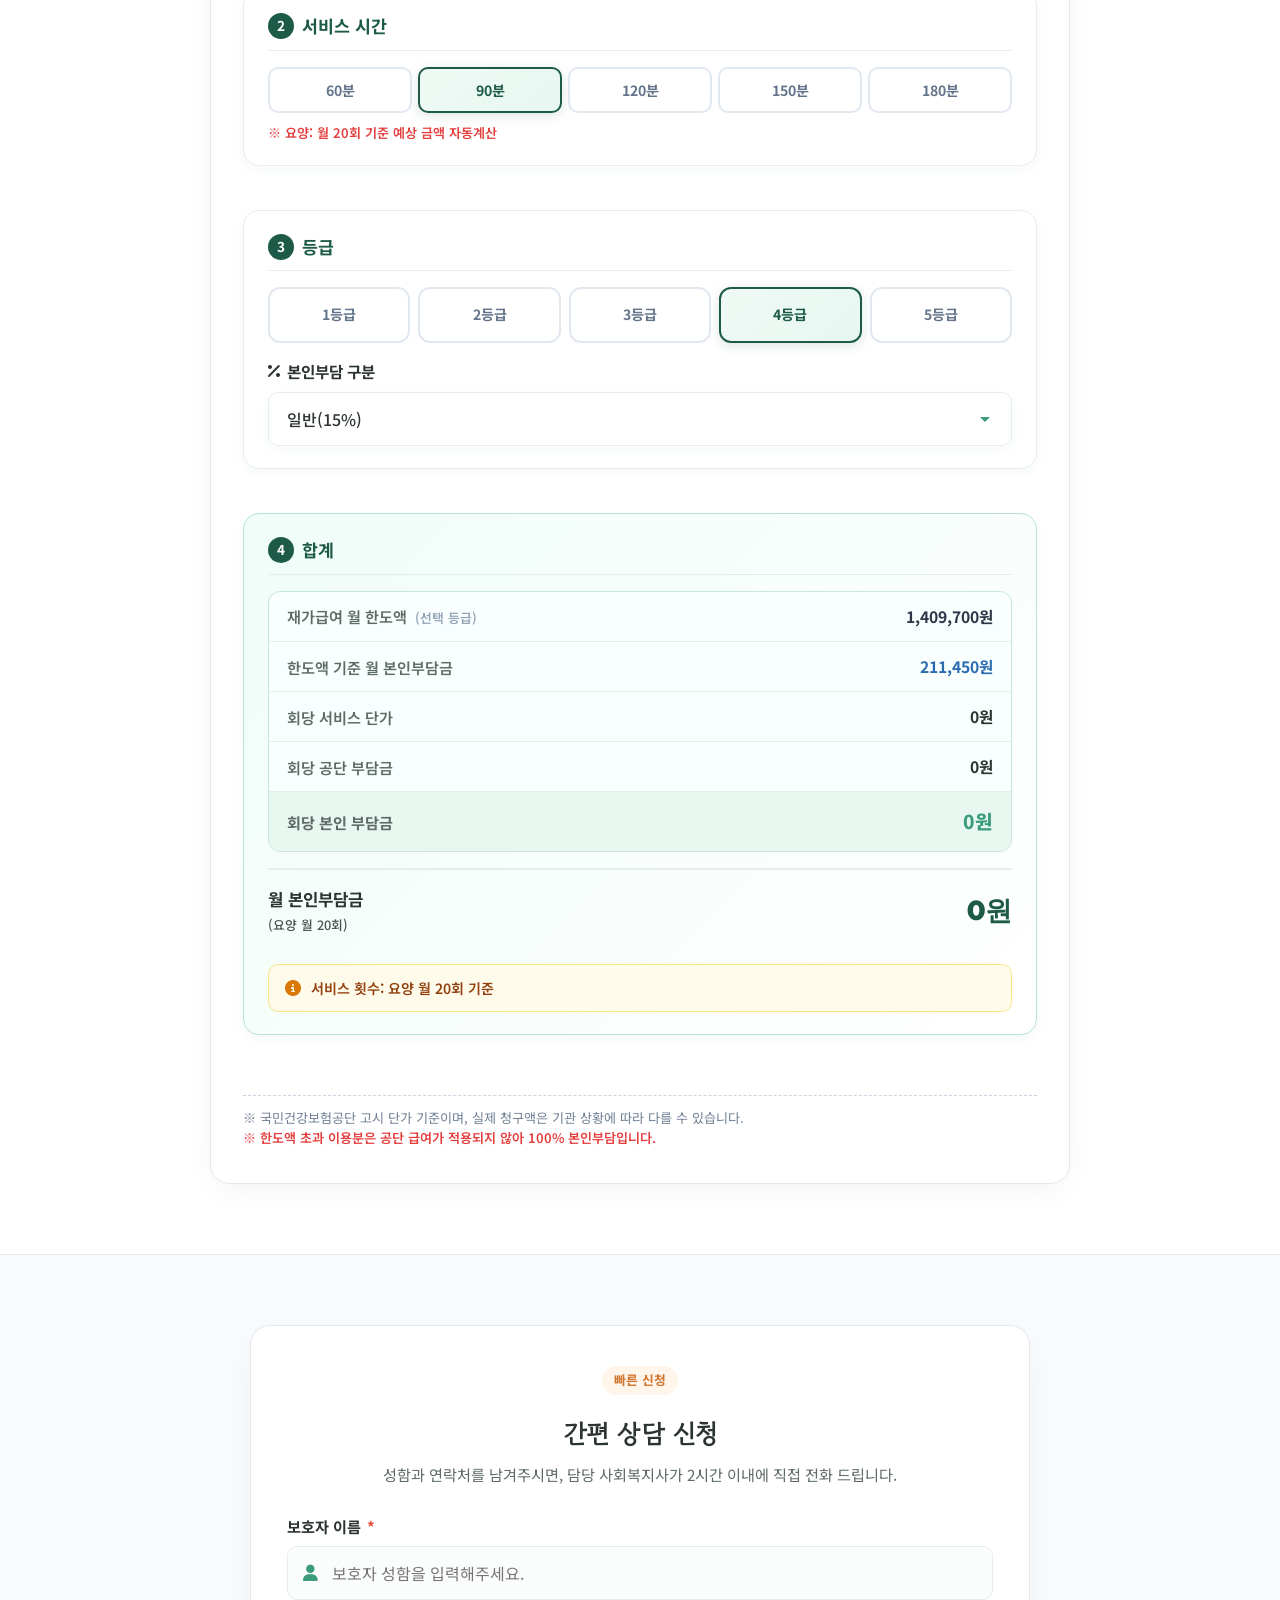
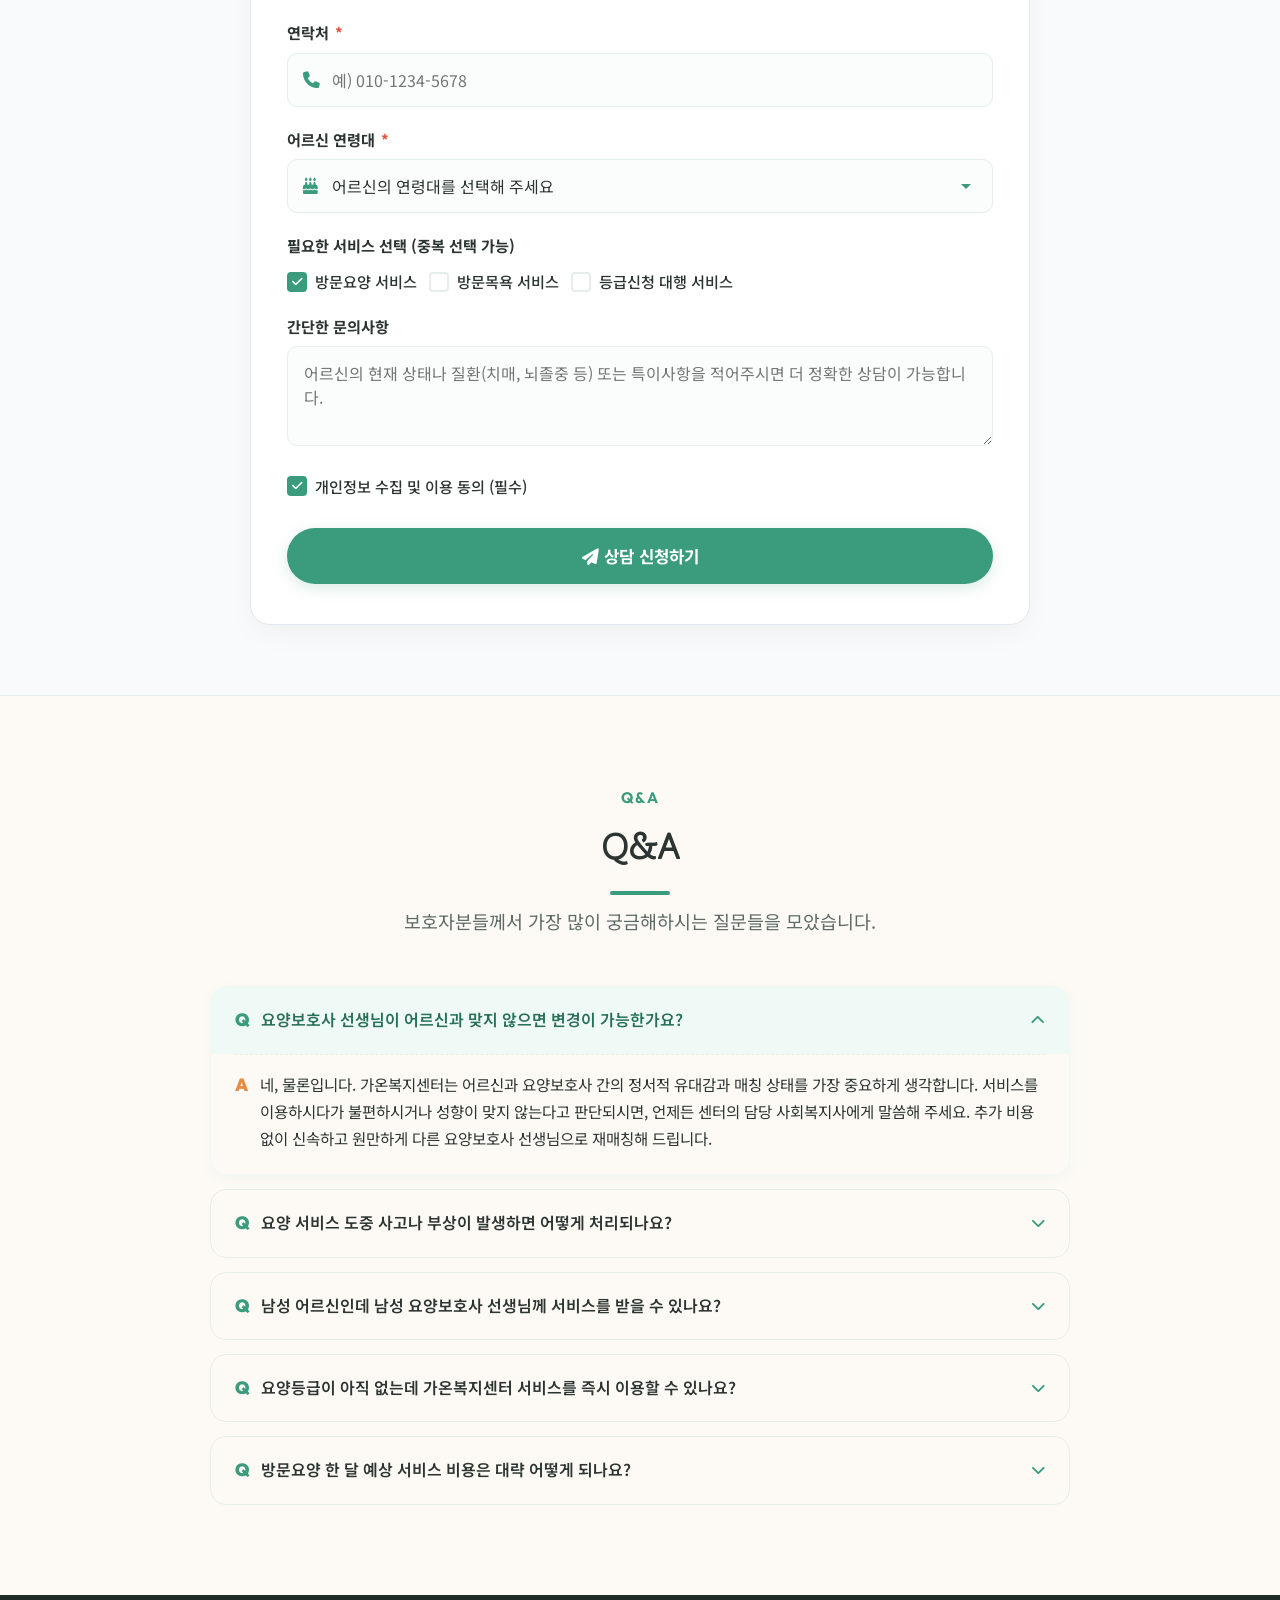
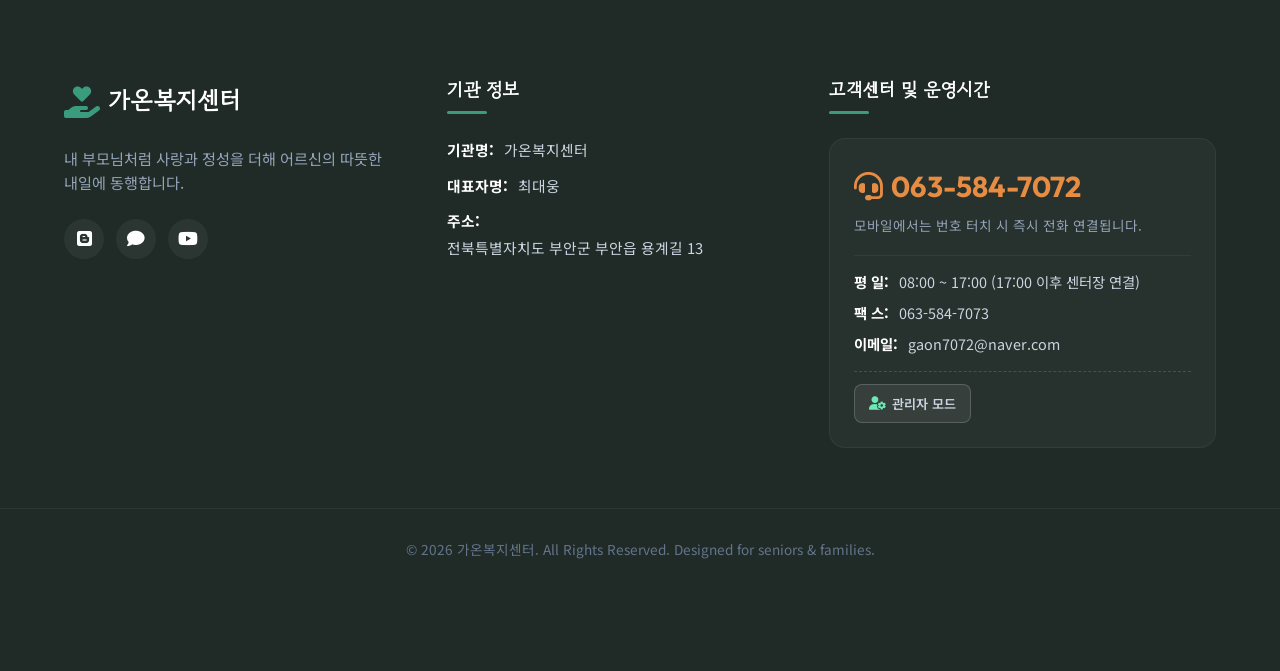
==== commit 0619be34: "Update service target cards: combine 65+ and elderly illness targets into 3-card layout" ====
--- a/index.html
+++ b/index.html
@@ -423,40 +423,21 @@
                 </div>
                 
                 <div class="target-grid">
-                    <!-- Target Card 1 -->
+                    <!-- Target Card 1: 65세 이상 및 노인성 질환자 -->
                     <div class="target-card">
                         <div class="target-card-header">
                             <div class="target-icon-box">
                                 <i class="fa-solid fa-person-cane"></i>
                             </div>
-                            <span class="target-badge">신체 · 일상 돌봄</span>
-                        </div>
-                        <h3 class="target-title">65세 이상 어르신</h3>
+                            <span class="target-badge">신체돌봄 · 노인성 질환</span>
+                        </div>
+                        <h3 class="target-title">65세 이상 및 노인성 질환자</h3>
                         <p class="target-desc">
-                            거동이 불편하시거나 일상생활(식사, 세면, 외출 동행, 청소 등)에 다른 사람의 도움이 필요하신 어르신
+                            거동이 불편하신 65세 이상 어르신 또는 치매, 뇌혈관성 질환(뇌경색, 뇌출혈), 파킨슨병 등 노인성 질환을 앓고 계신 분
                         </p>
                         <ul class="target-list">
-                            <li><i class="fa-solid fa-check"></i> 식사 수발 및 복약 지도</li>
-                            <li><i class="fa-solid fa-check"></i> 세면, 목욕 및 청결 유지</li>
-                            <li><i class="fa-solid fa-check"></i> 병원 동행 및 가사 지원</li>
-                        </ul>
-                    </div>
-
-                    <!-- Target Card 2 -->
-                    <div class="target-card">
-                        <div class="target-card-header">
-                            <div class="target-icon-box">
-                                <i class="fa-solid fa-brain"></i>
-                            </div>
-                            <span class="target-badge">노인성 질환</span>
-                        </div>
-                        <h3 class="target-title">65세 미만 노인성 질환자</h3>
-                        <p class="target-desc">
-                            65세 미만이시라도 치매, 뇌혈관성 질환(뇌졸중, 뇌출혈), 파킨슨병 등 노인성 질병을 앓고 계신 분
-                        </p>
-                        <ul class="target-list">
-                            <li><i class="fa-solid fa-check"></i> 치매 어르신 인지자극 활동</li>
-                            <li><i class="fa-solid fa-check"></i> 뇌졸중/파킨슨 신체 재활 보조</li>
+                            <li><i class="fa-solid fa-check"></i> 뇌경색, 뇌출혈 일상생활보조 및 신체수발</li>
+                            <li><i class="fa-solid fa-check"></i> 치매 인지자극 활동 및 예방</li>
                             <li><i class="fa-solid fa-check"></i> 정서적 지원 및 말벗 서비스</li>
                         </ul>
                     </div>
--- a/css/style.css
+++ b/css/style.css
@@ -3322,7 +3322,7 @@
 
 .target-grid {
     display: grid;
-    grid-template-columns: repeat(4, 1fr);
+    grid-template-columns: repeat(3, 1fr);
     gap: 24px;
     margin-bottom: 40px;
 }
@@ -3483,9 +3483,9 @@
     transform: translateY(-2px);
 }
 
-@media (max-width: 1024px) {
+@media (max-width: 992px) {
     .target-grid {
-        grid-template-columns: repeat(2, 1fr);
+        grid-template-columns: 1fr;
     }
     .target-notice-banner {
         flex-direction: column;
@@ -3496,9 +3496,6 @@
 @media (max-width: 640px) {
     .target-section {
         padding: 60px 0;
-    }
-    .target-grid {
-        grid-template-columns: 1fr;
     }
 }
 
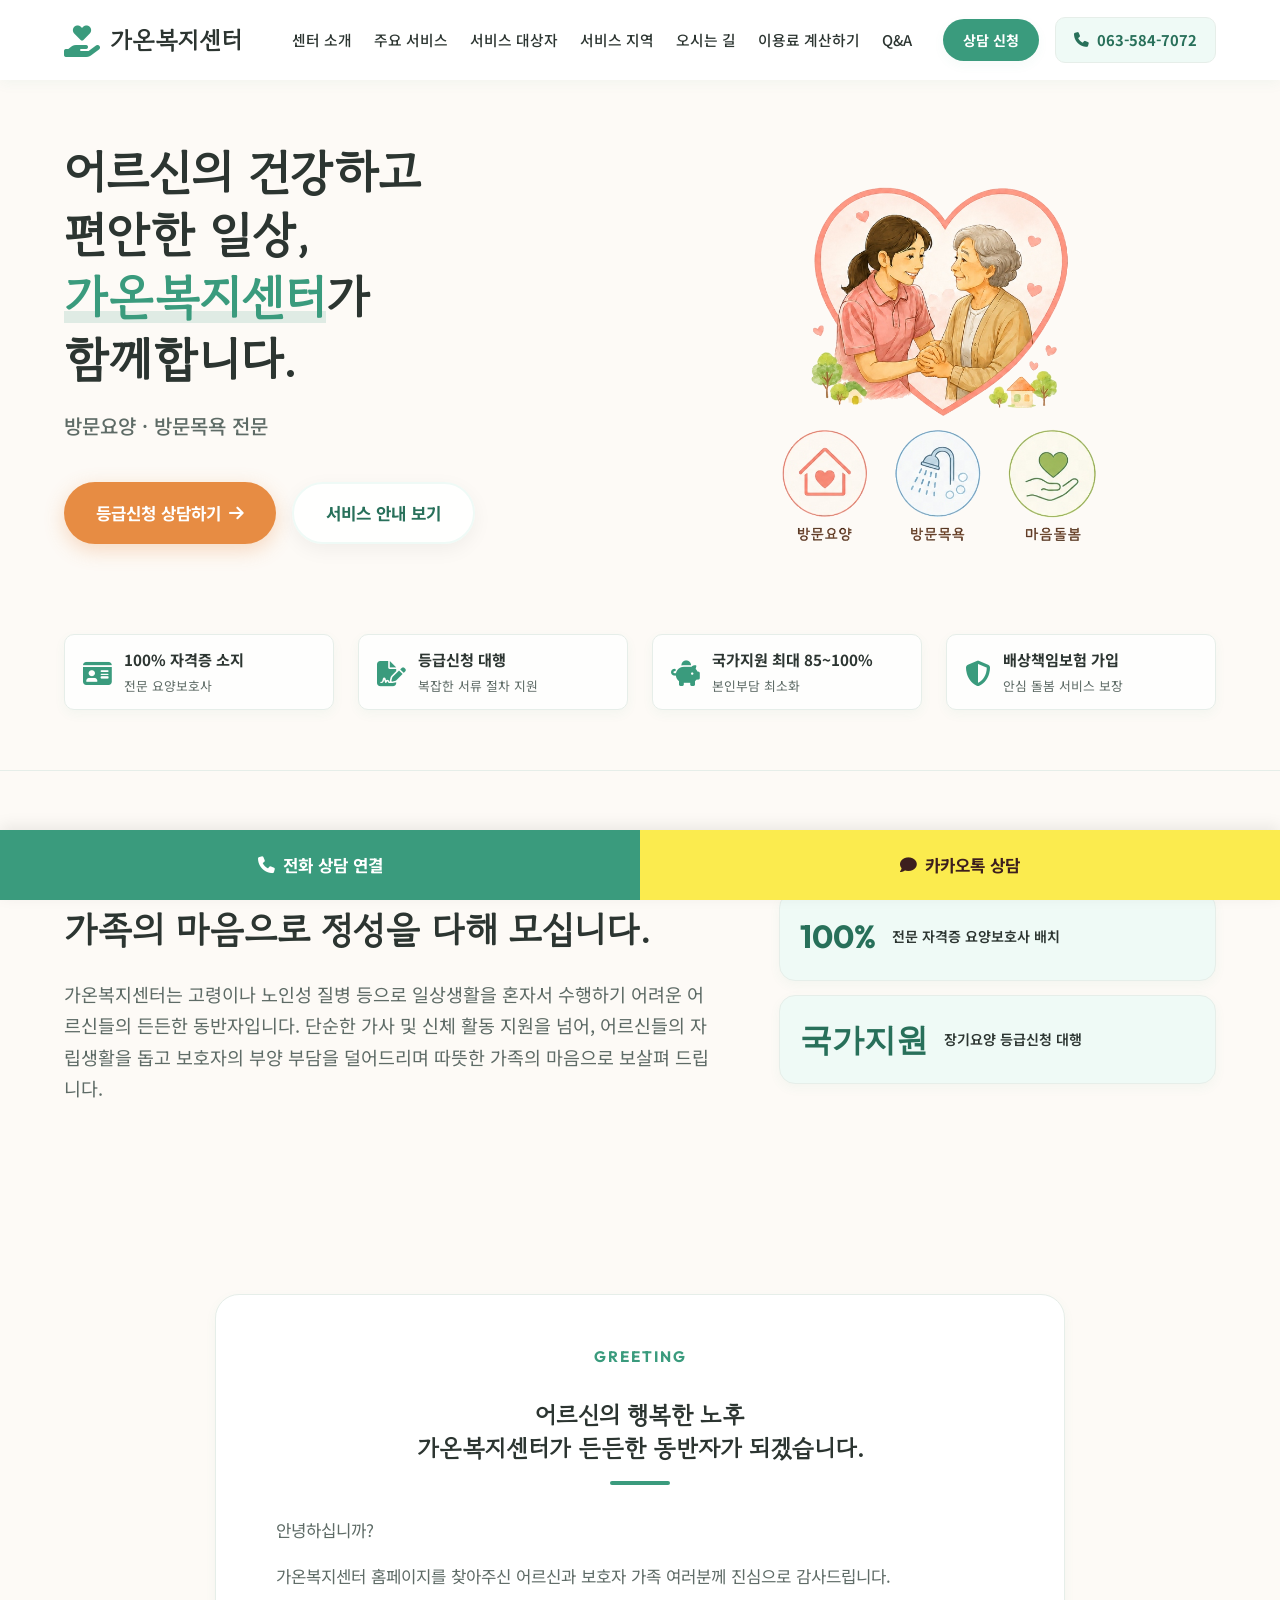
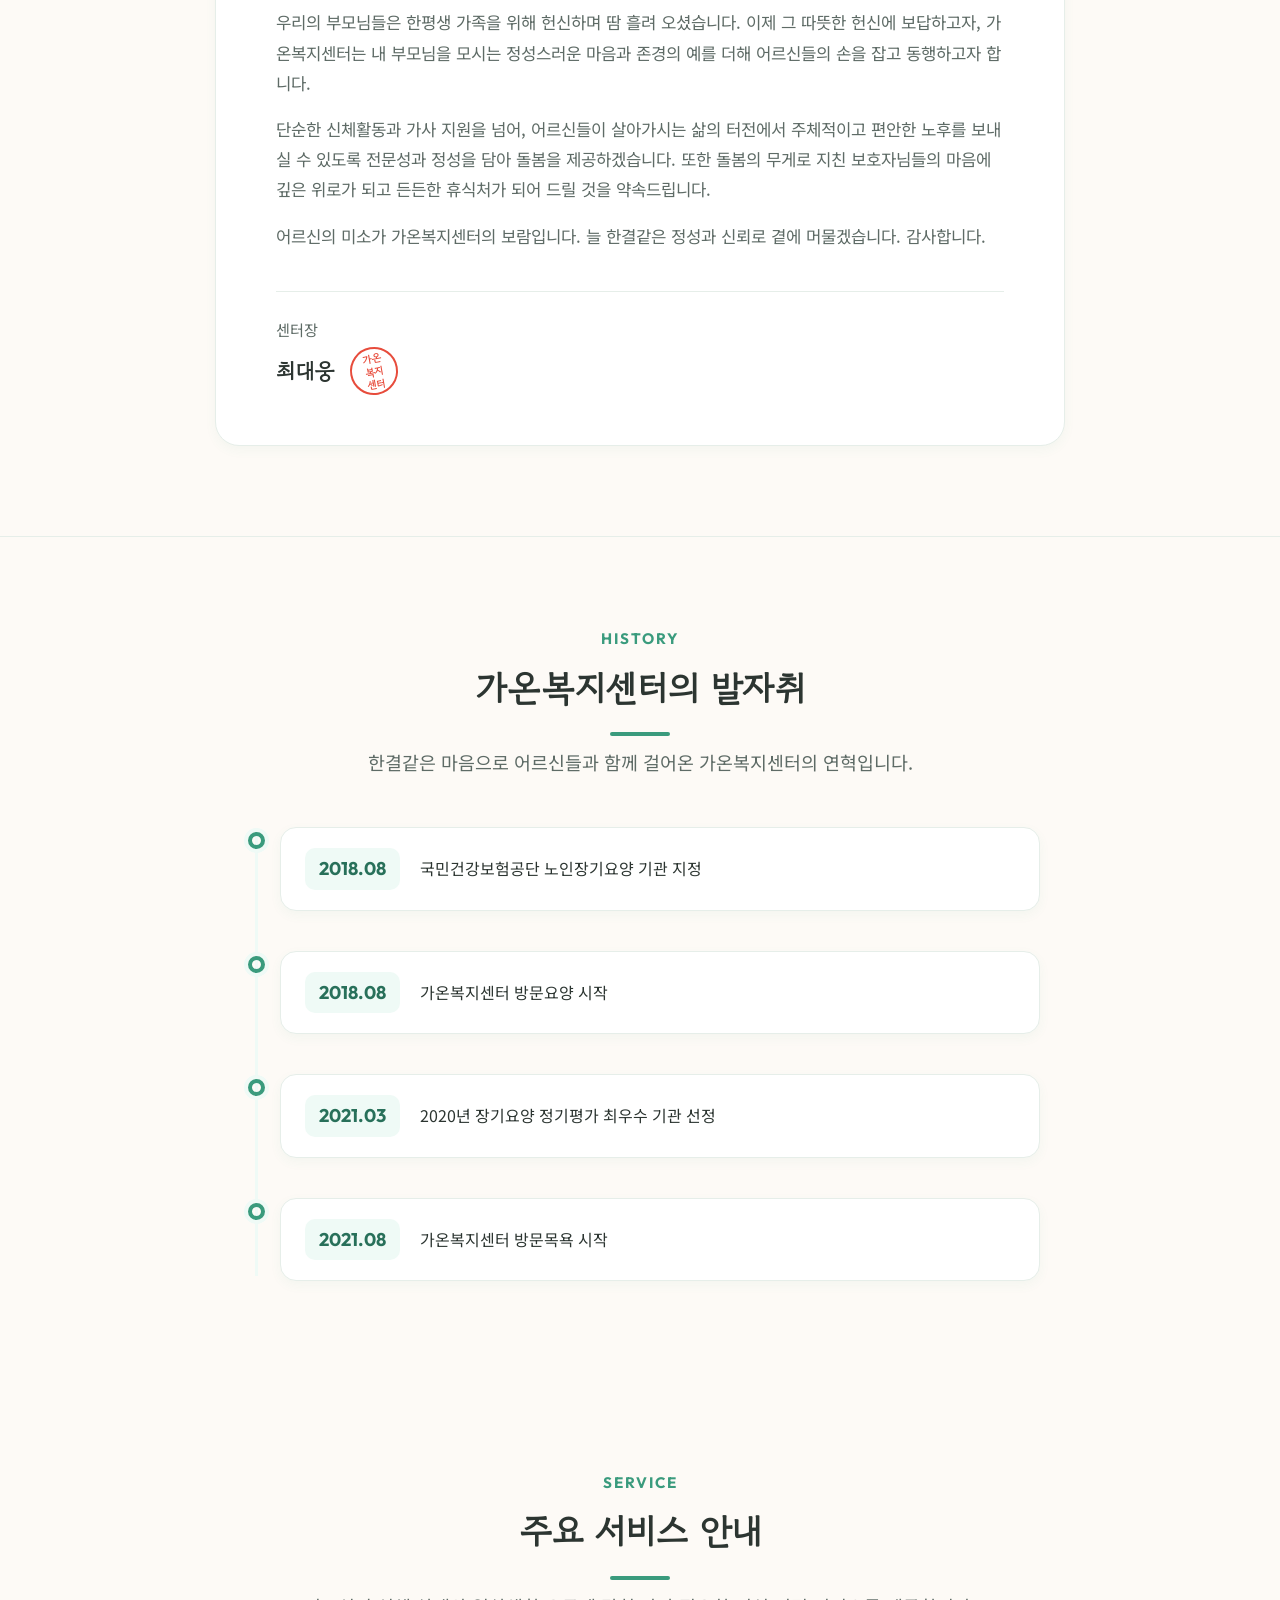
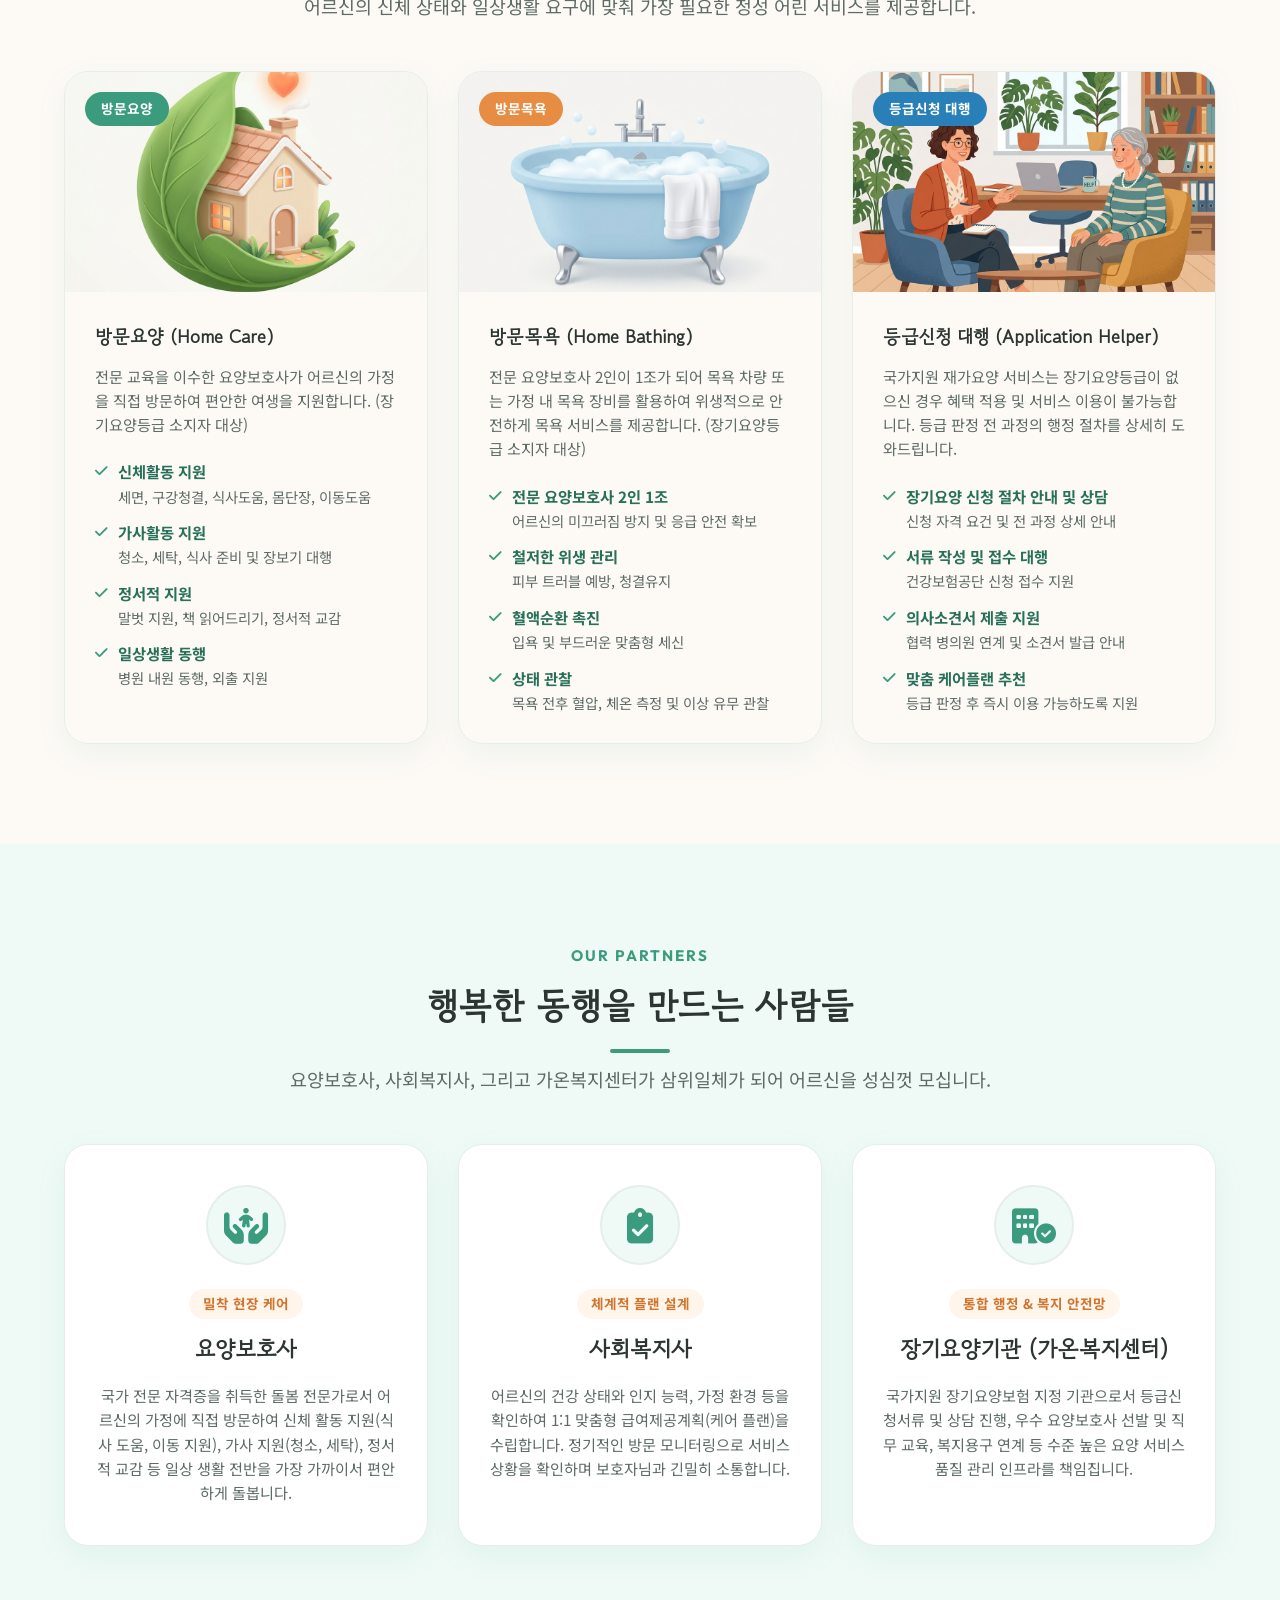
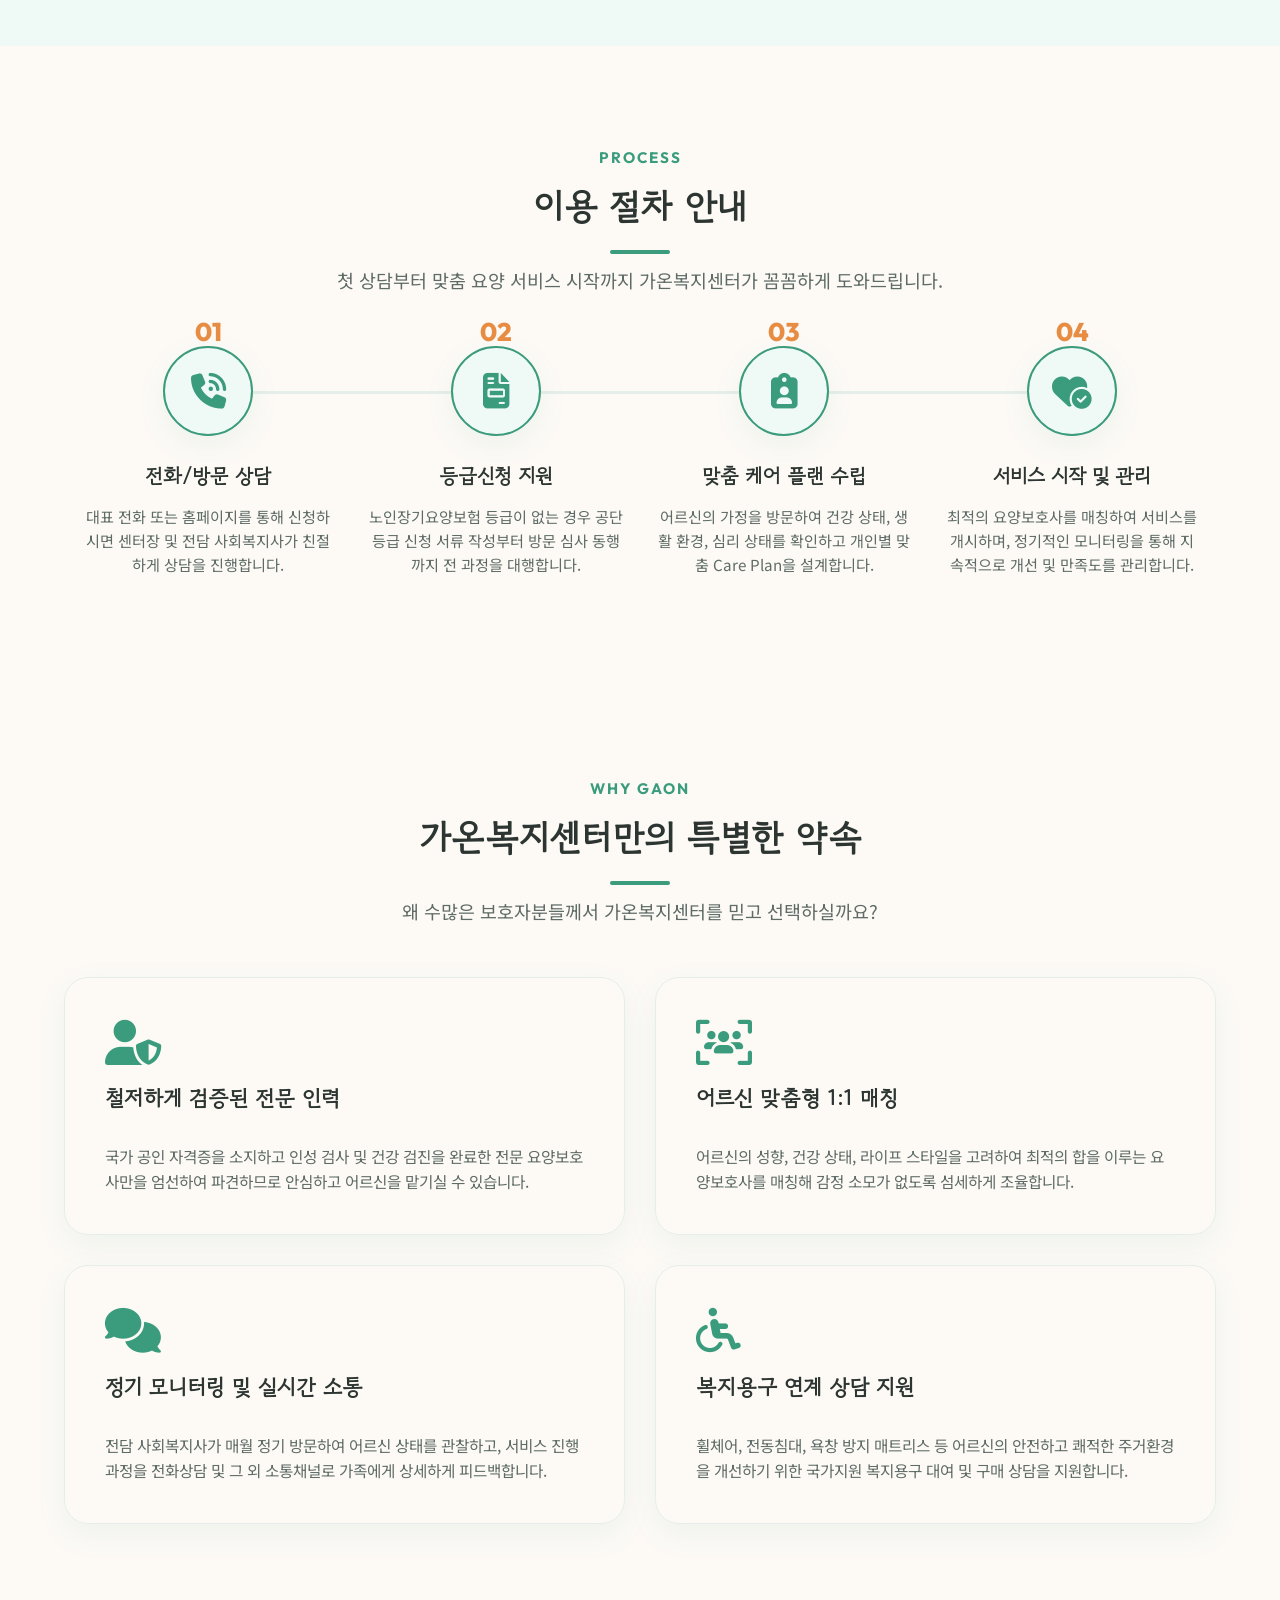
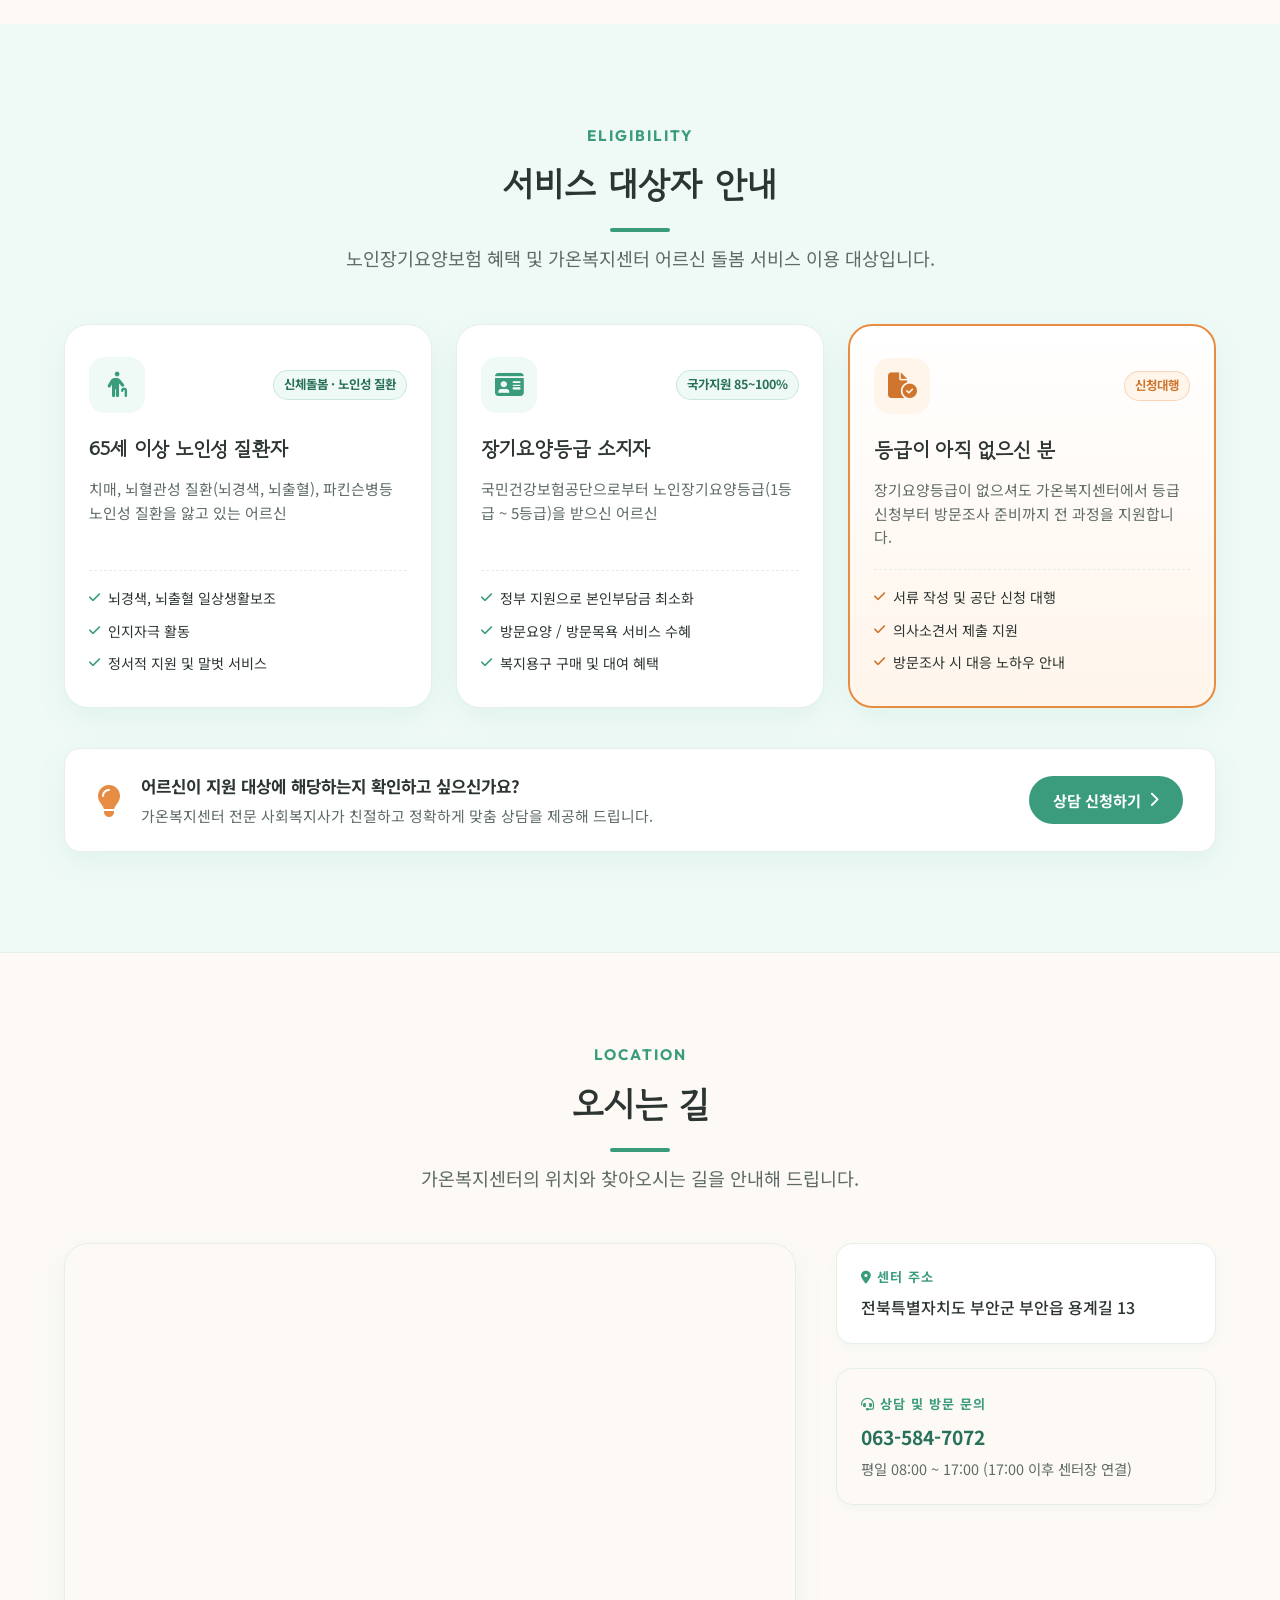
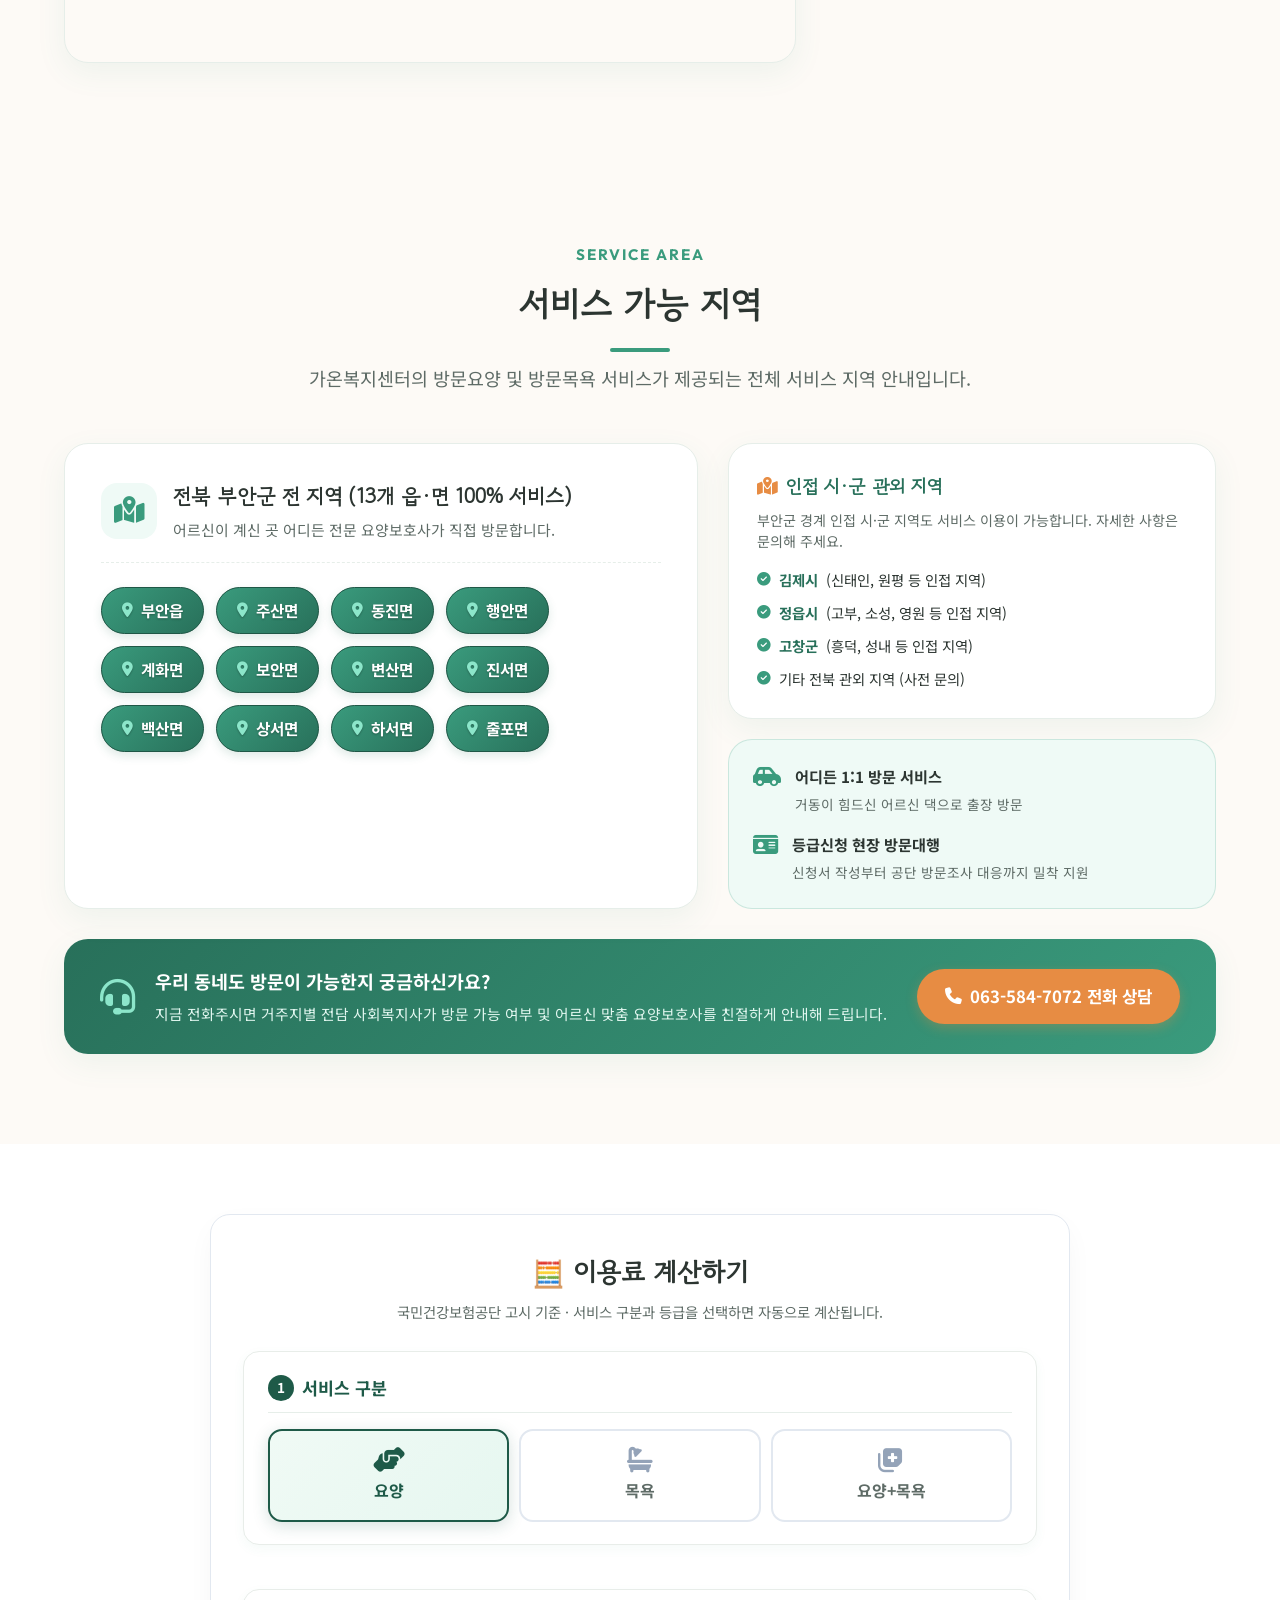
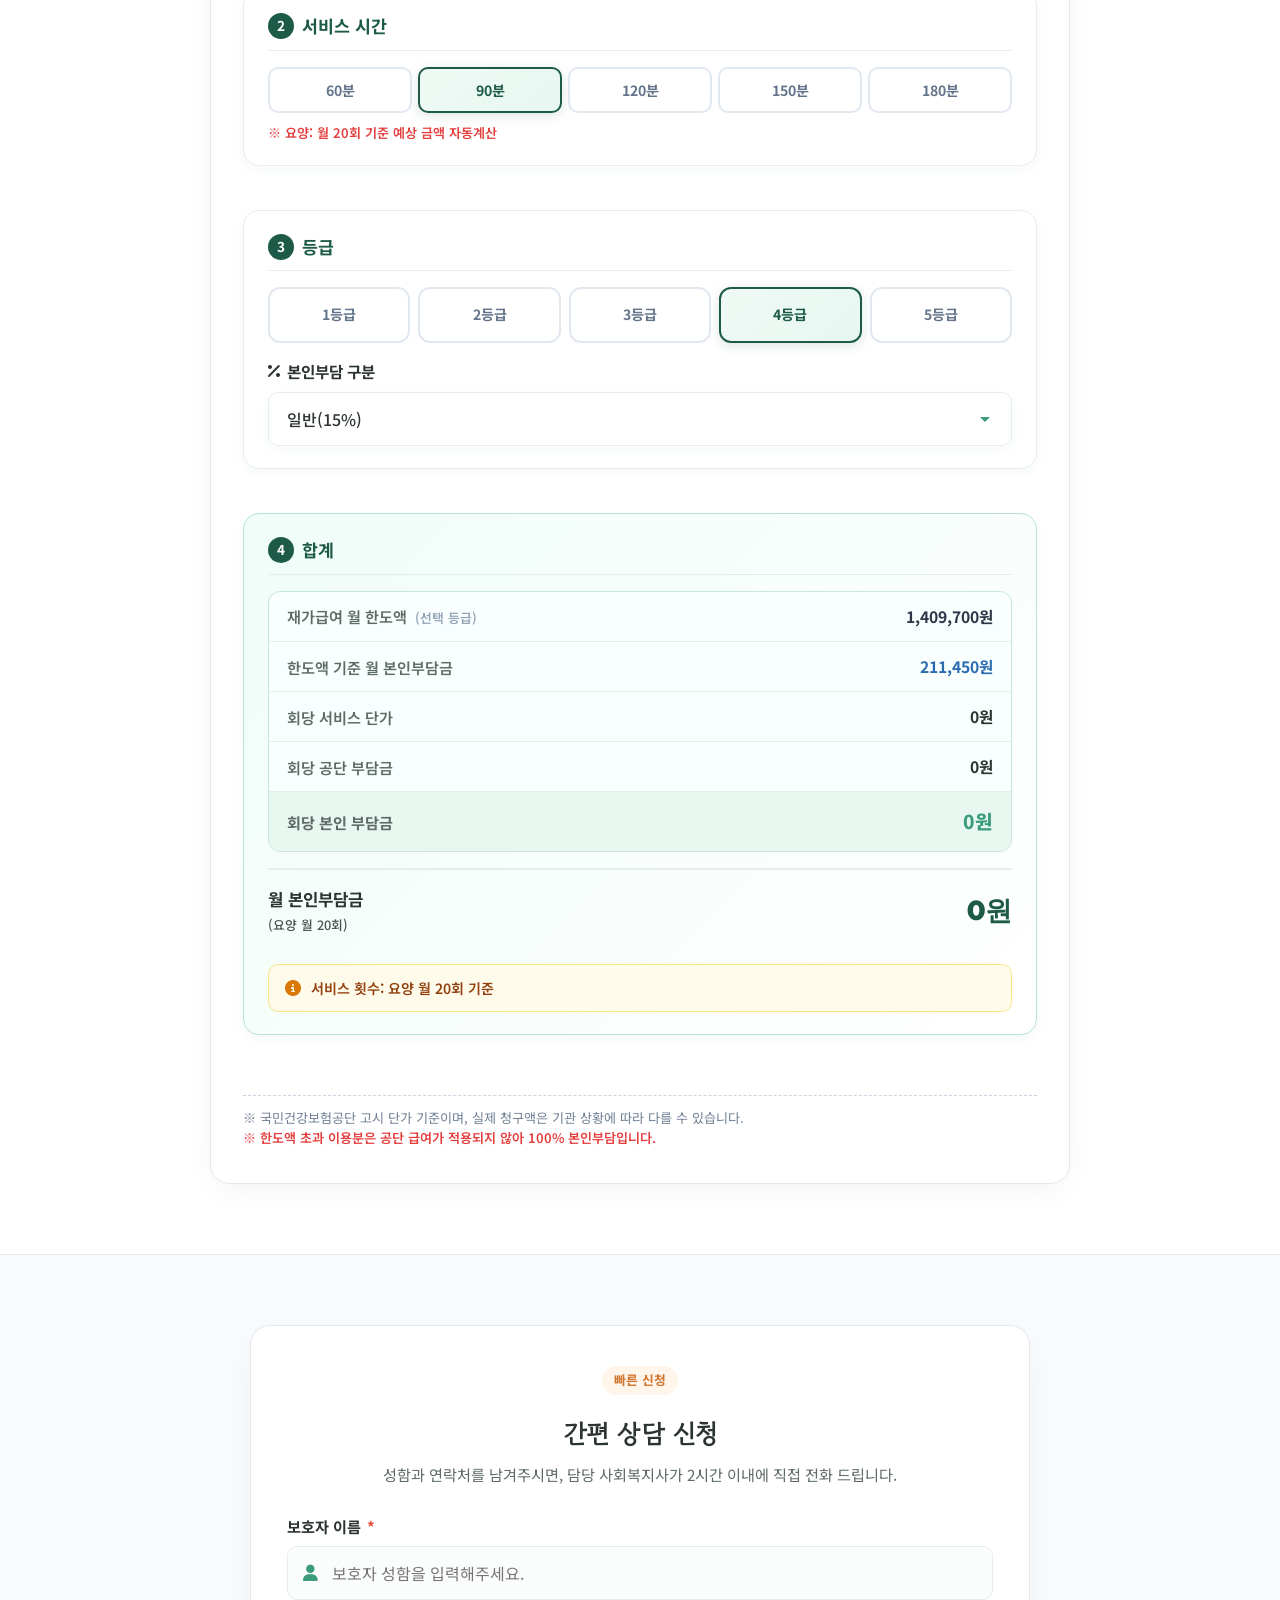
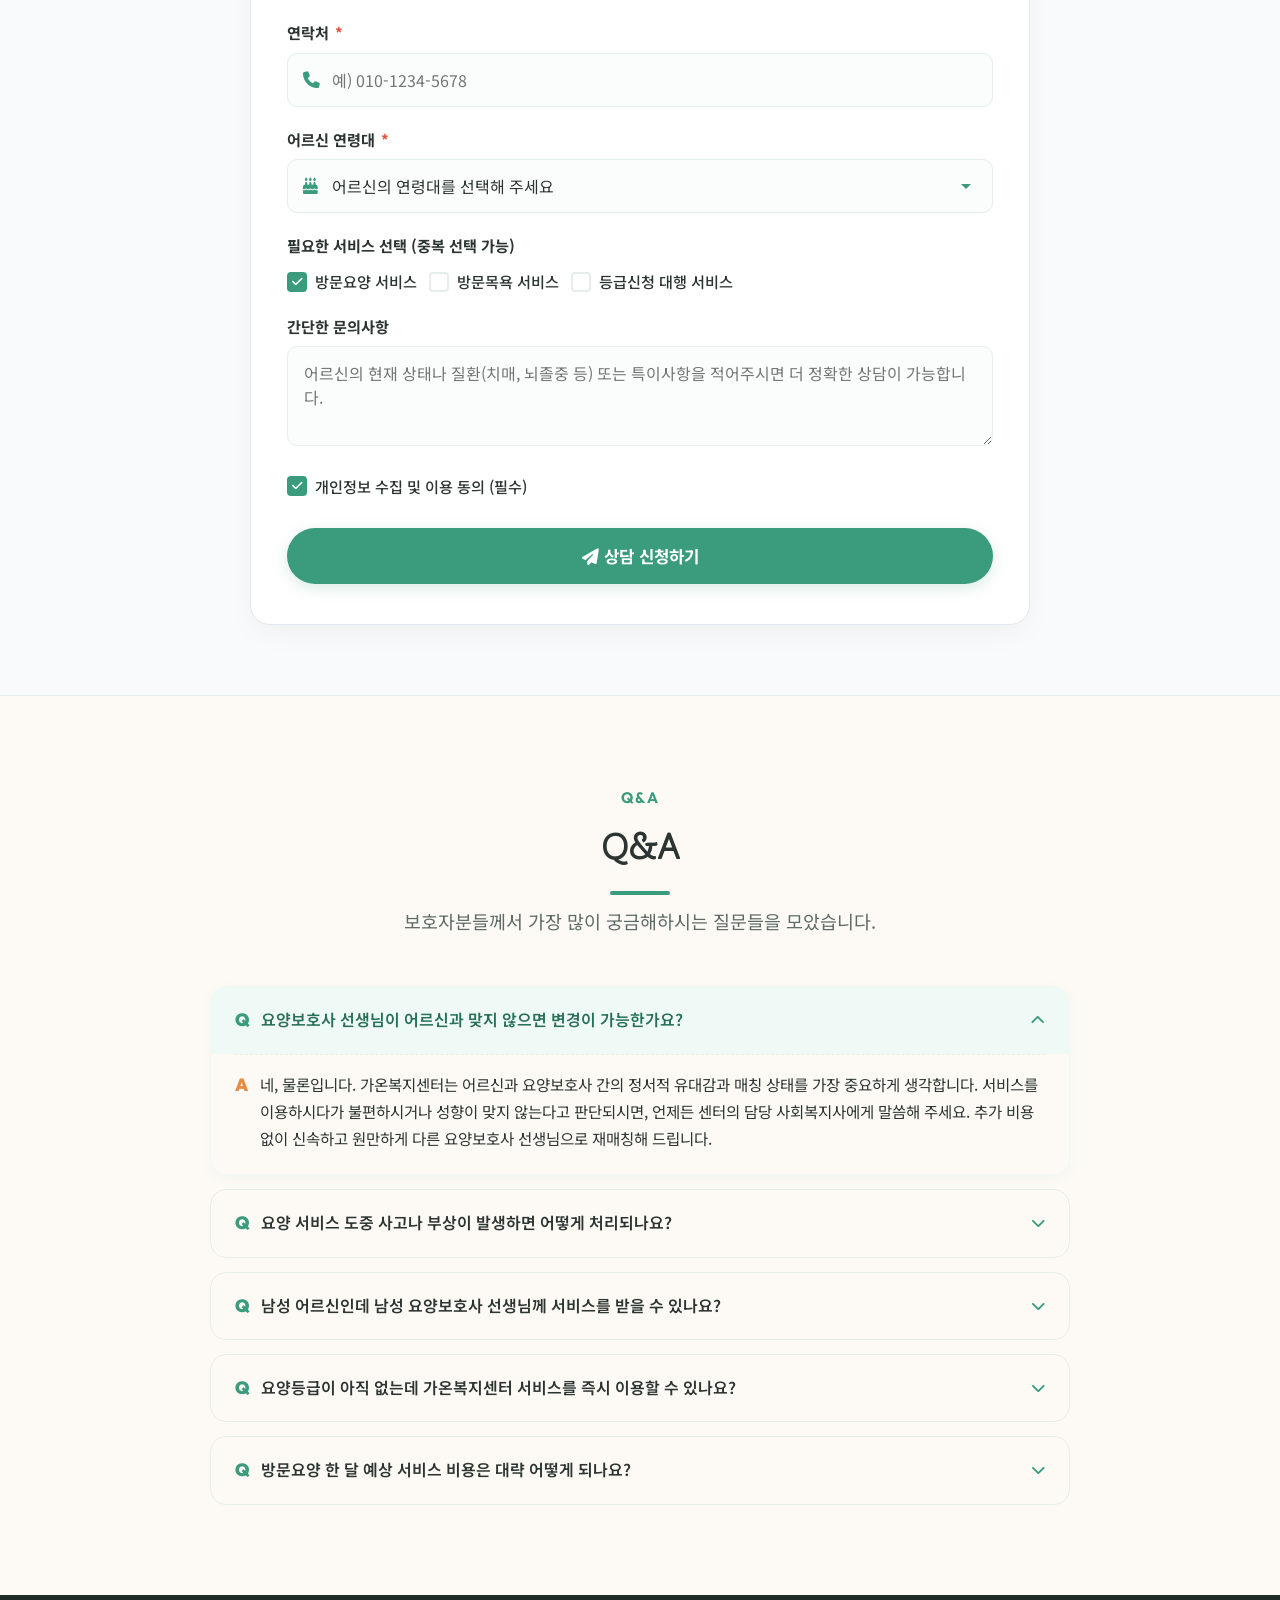
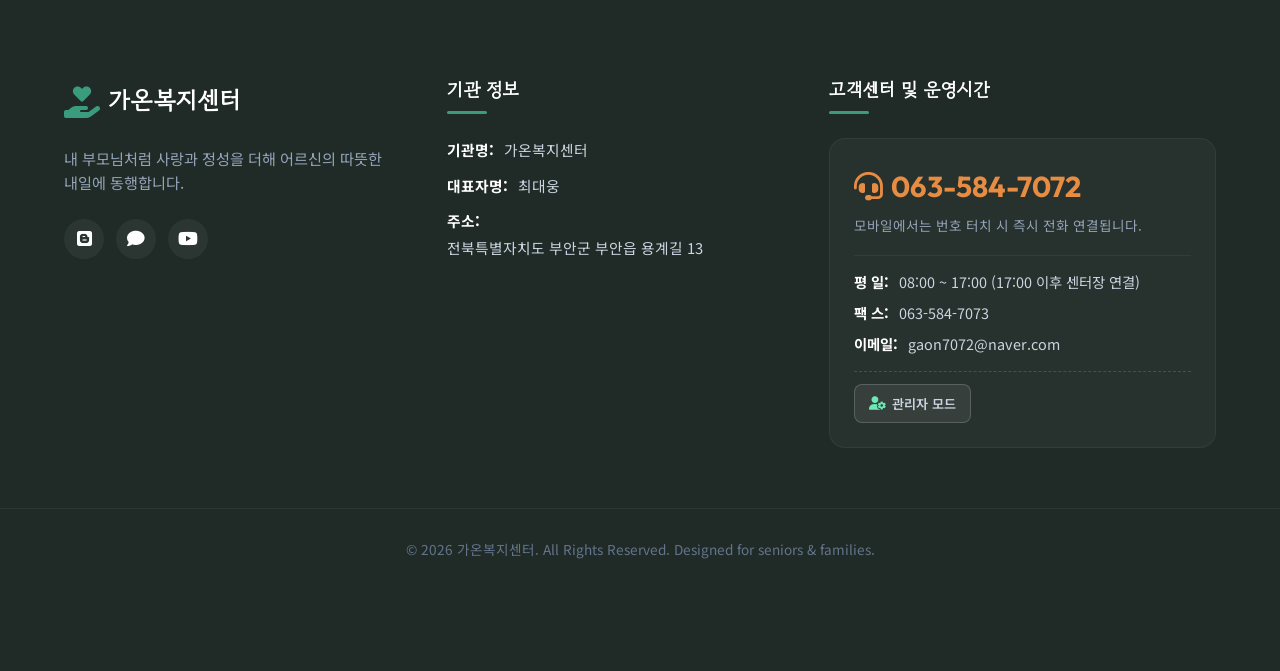
==== commit 817e8612: "Update target card 1 content and title" ====
--- a/index.html
+++ b/index.html
@@ -423,7 +423,7 @@
                 </div>
                 
                 <div class="target-grid">
-                    <!-- Target Card 1: 65세 이상 및 노인성 질환자 -->
+                    <!-- Target Card 1: 65세 이상 노인성 질환자 -->
                     <div class="target-card">
                         <div class="target-card-header">
                             <div class="target-icon-box">
@@ -431,13 +431,13 @@
                             </div>
                             <span class="target-badge">신체돌봄 · 노인성 질환</span>
                         </div>
-                        <h3 class="target-title">65세 이상 및 노인성 질환자</h3>
+                        <h3 class="target-title">65세 이상 노인성 질환자</h3>
                         <p class="target-desc">
-                            거동이 불편하신 65세 이상 어르신 또는 치매, 뇌혈관성 질환(뇌경색, 뇌출혈), 파킨슨병 등 노인성 질환을 앓고 계신 분
+                            치매, 뇌혈관성 질환(뇌경색, 뇌출혈), 파킨슨병등 노인성 질환을 앓고 있는 어르신
                         </p>
                         <ul class="target-list">
-                            <li><i class="fa-solid fa-check"></i> 뇌경색, 뇌출혈 일상생활보조 및 신체수발</li>
-                            <li><i class="fa-solid fa-check"></i> 치매 인지자극 활동 및 예방</li>
+                            <li><i class="fa-solid fa-check"></i> 뇌경색, 뇌출혈 일상생활보조</li>
+                            <li><i class="fa-solid fa-check"></i> 인지자극 활동</li>
                             <li><i class="fa-solid fa-check"></i> 정서적 지원 및 말벗 서비스</li>
                         </ul>
                     </div>
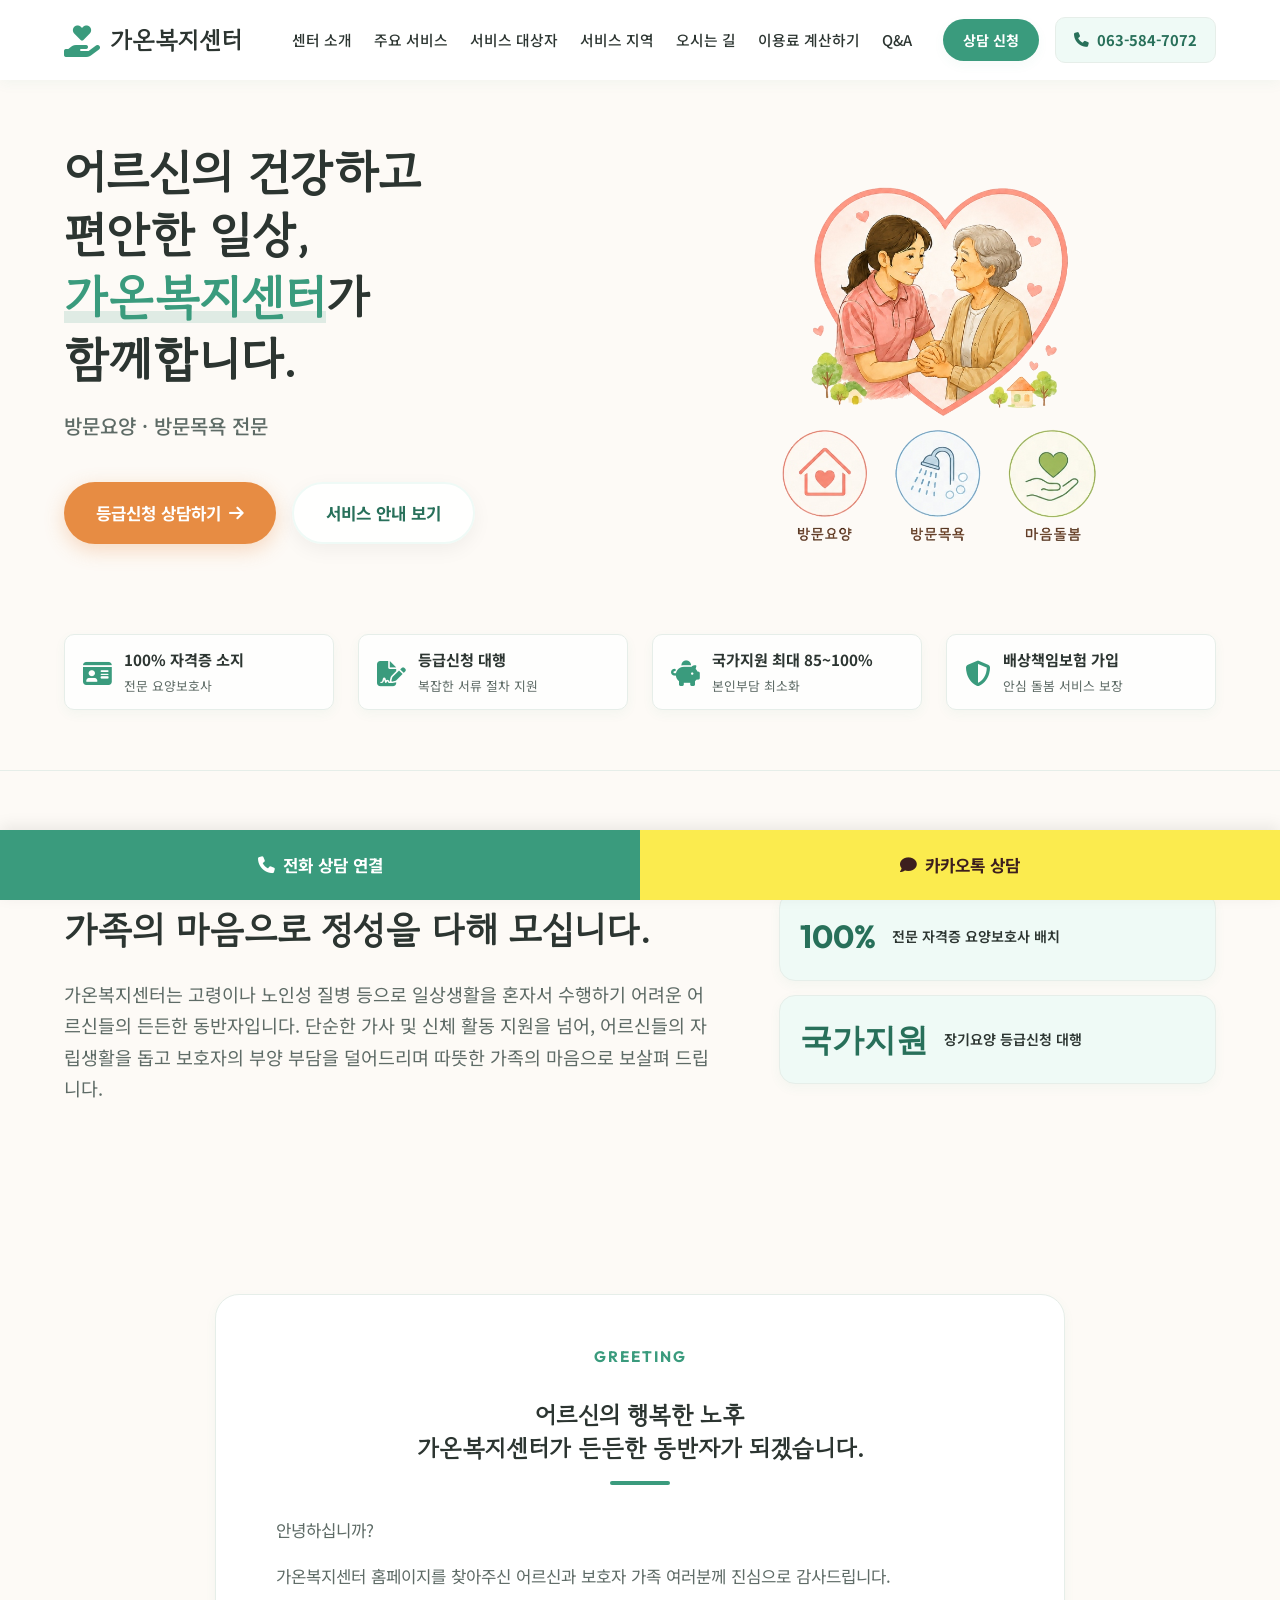
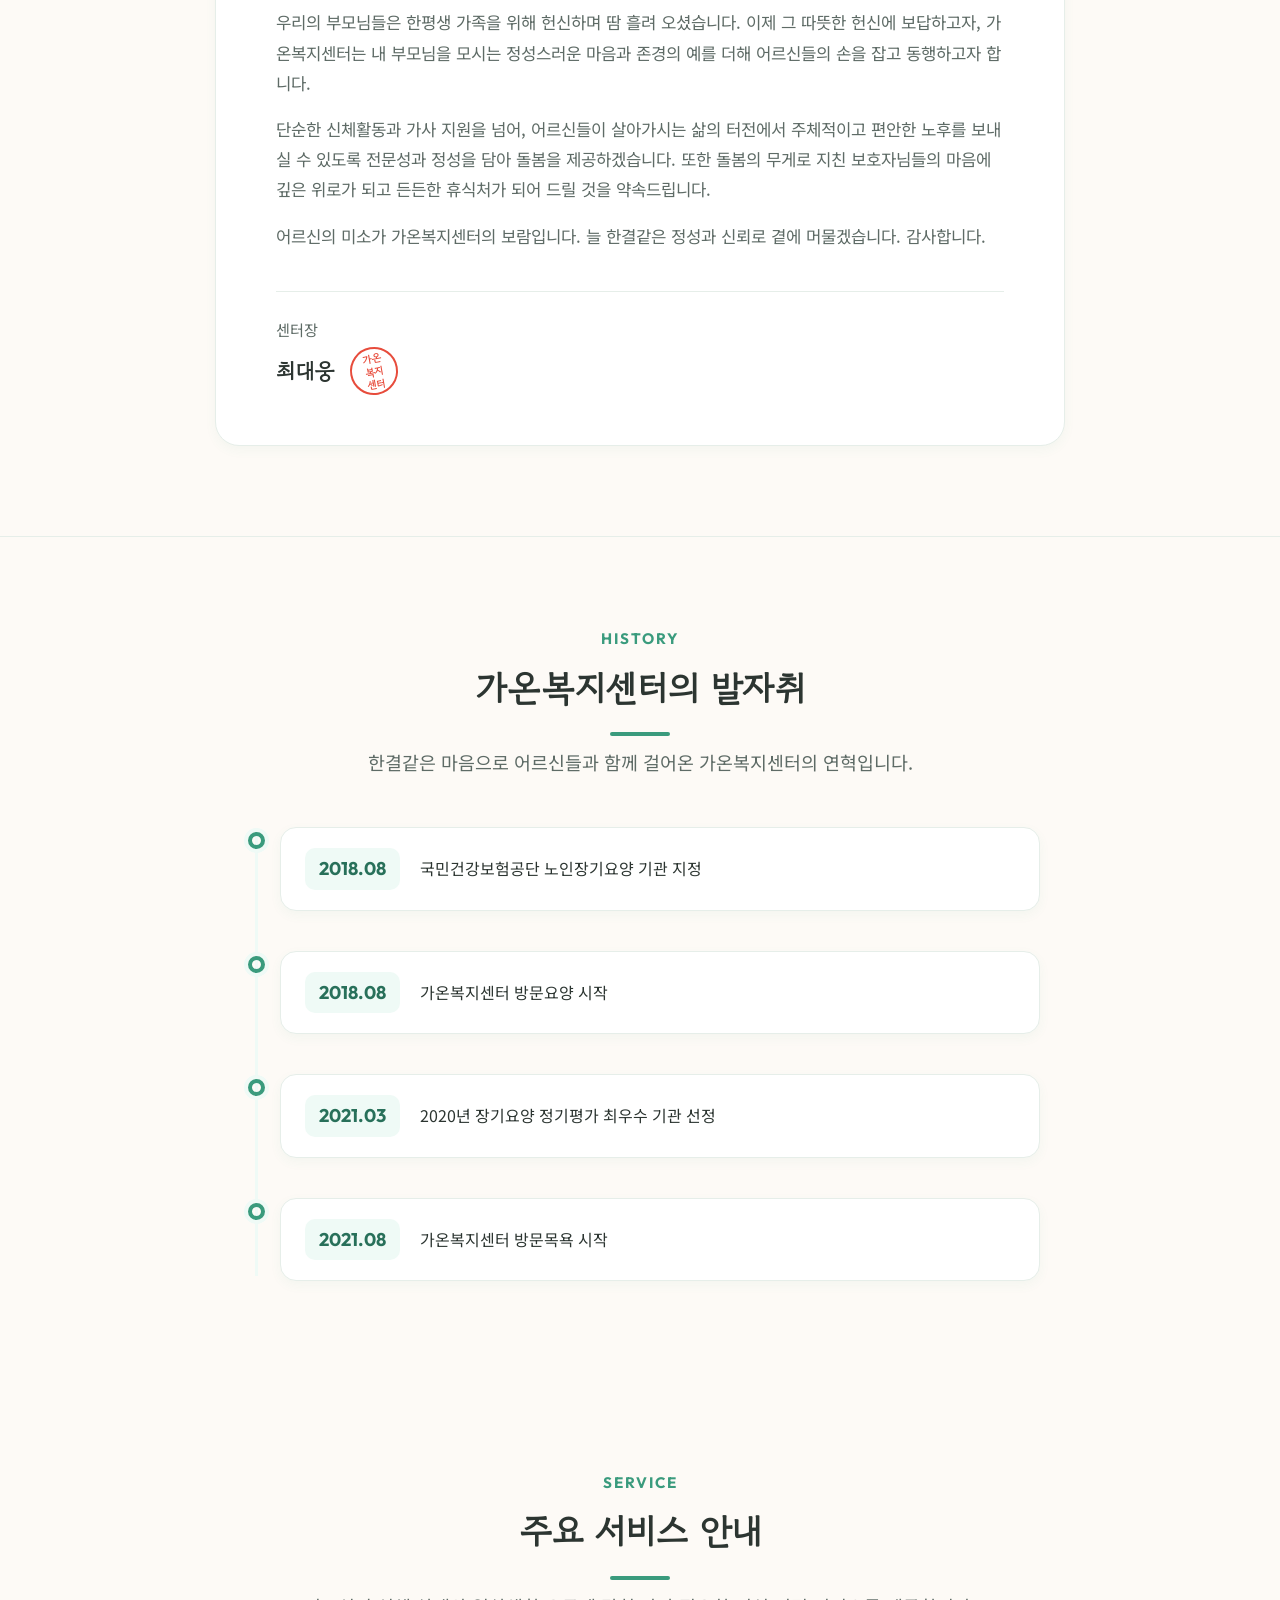
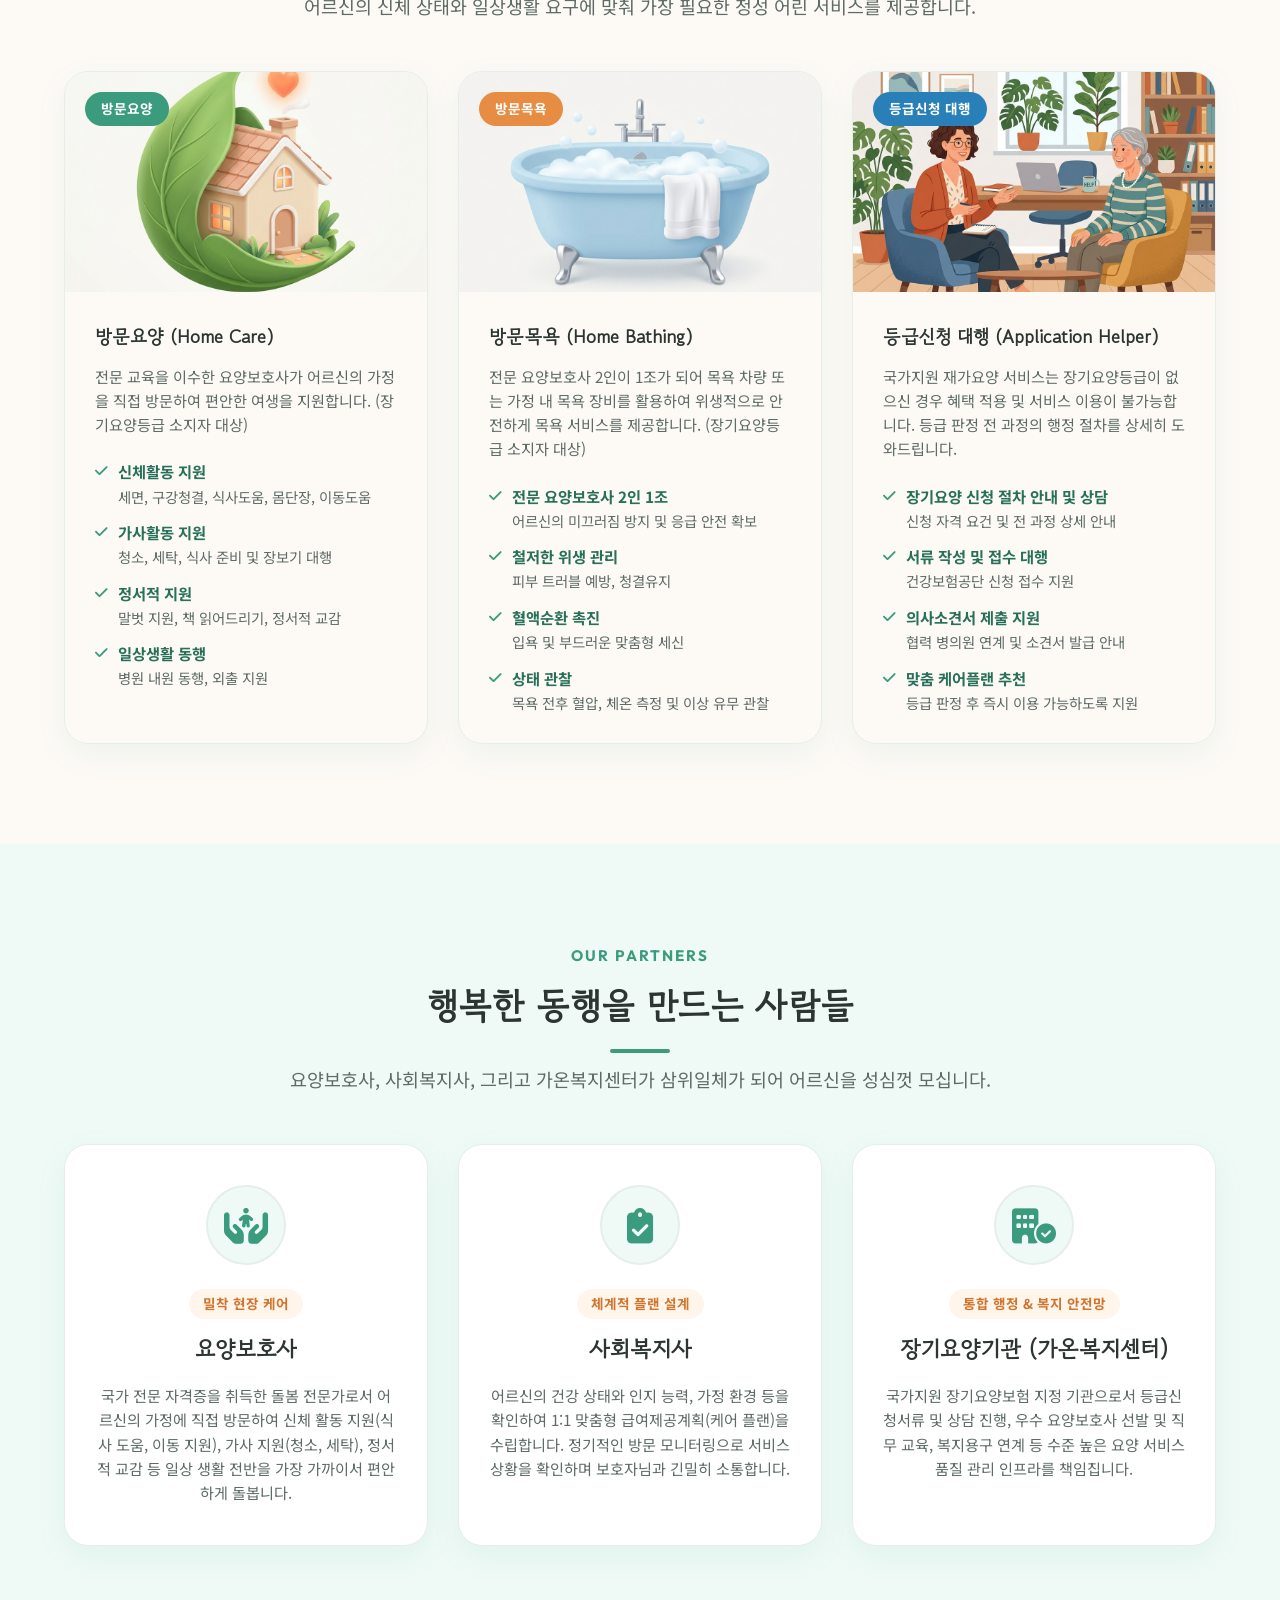
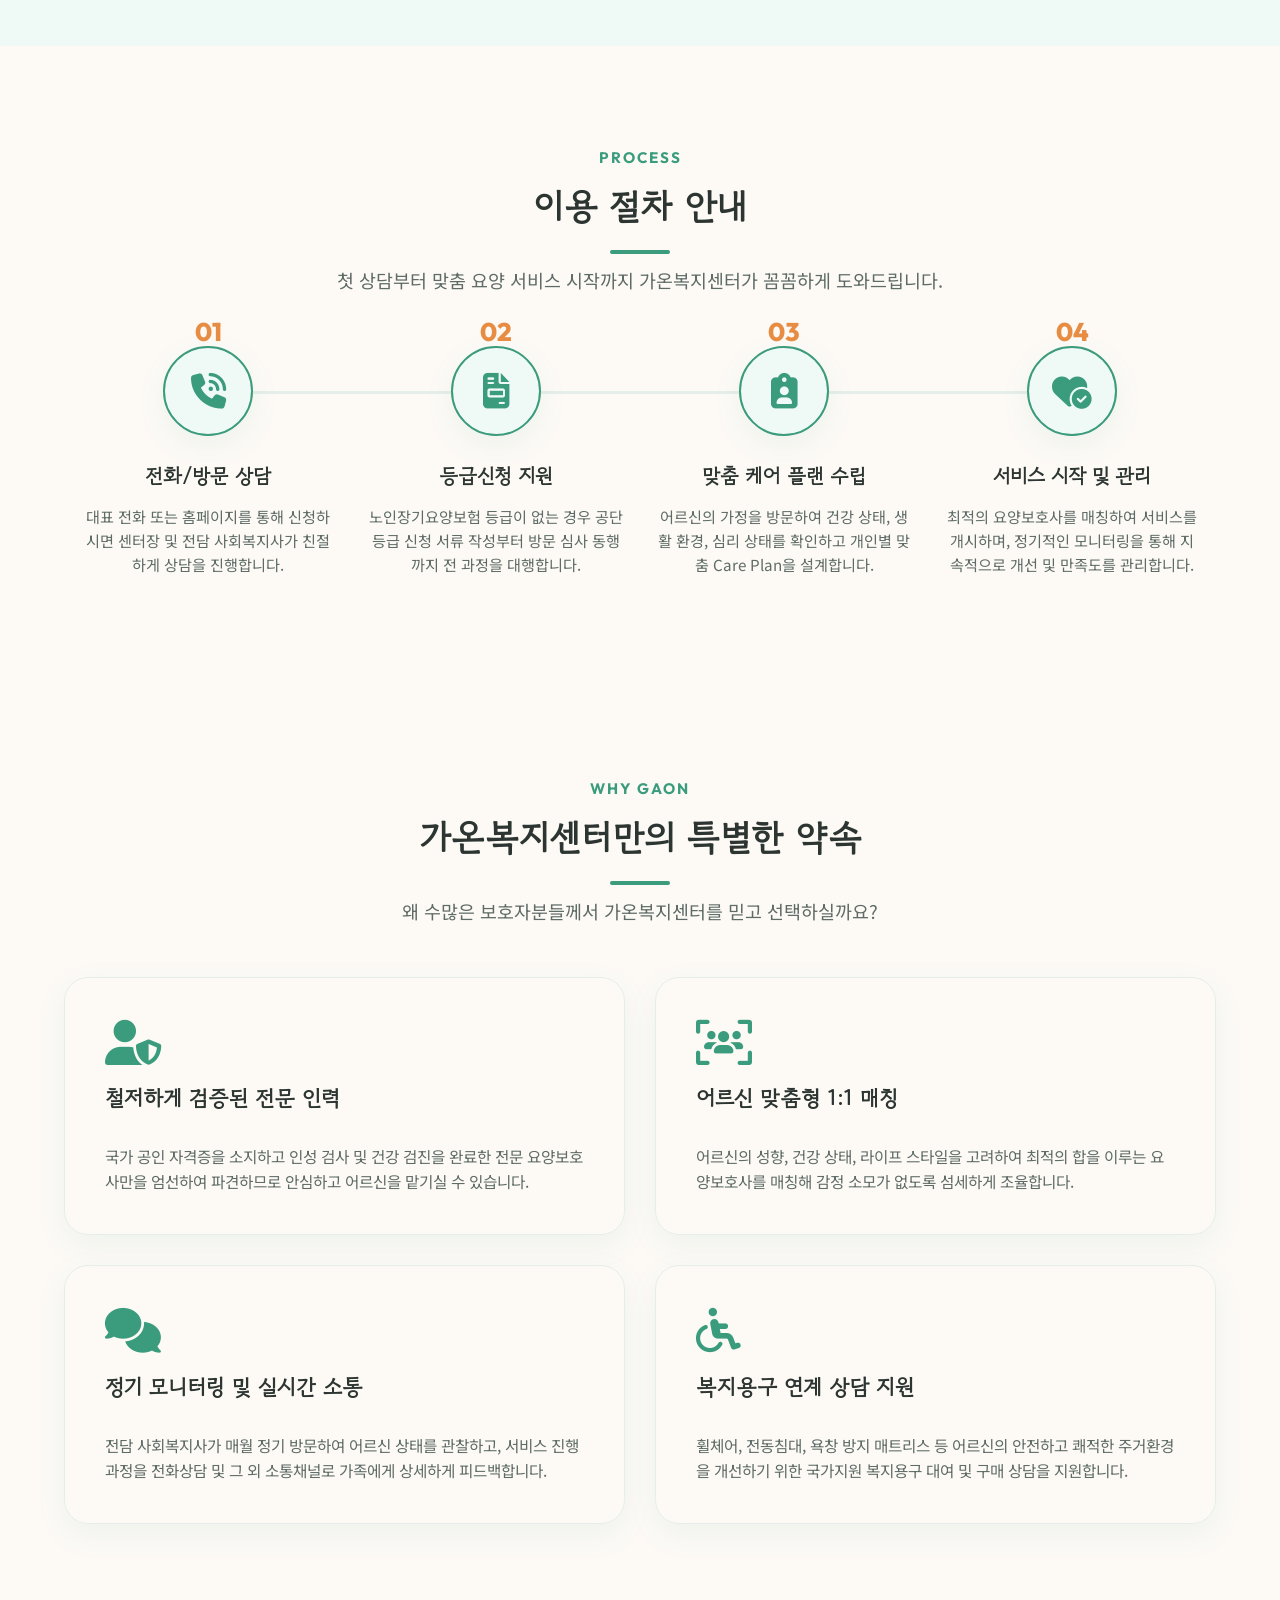
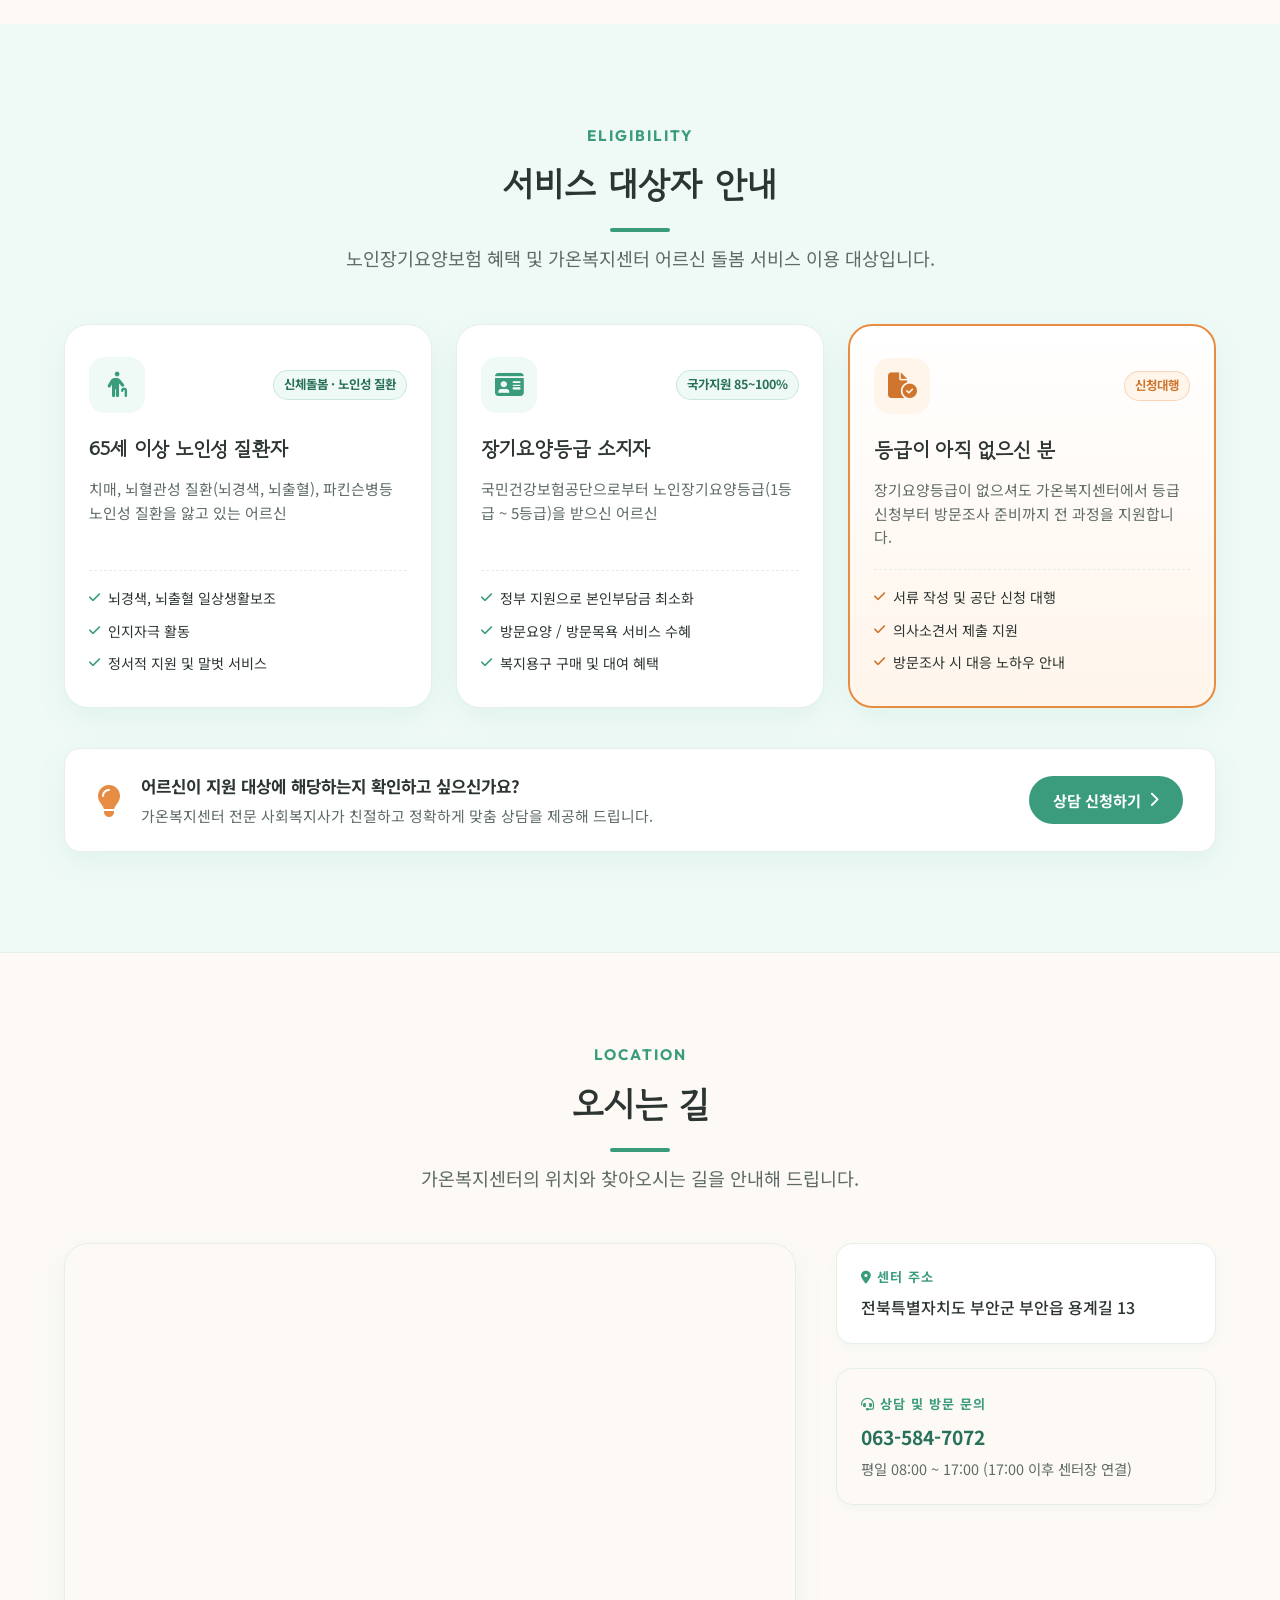
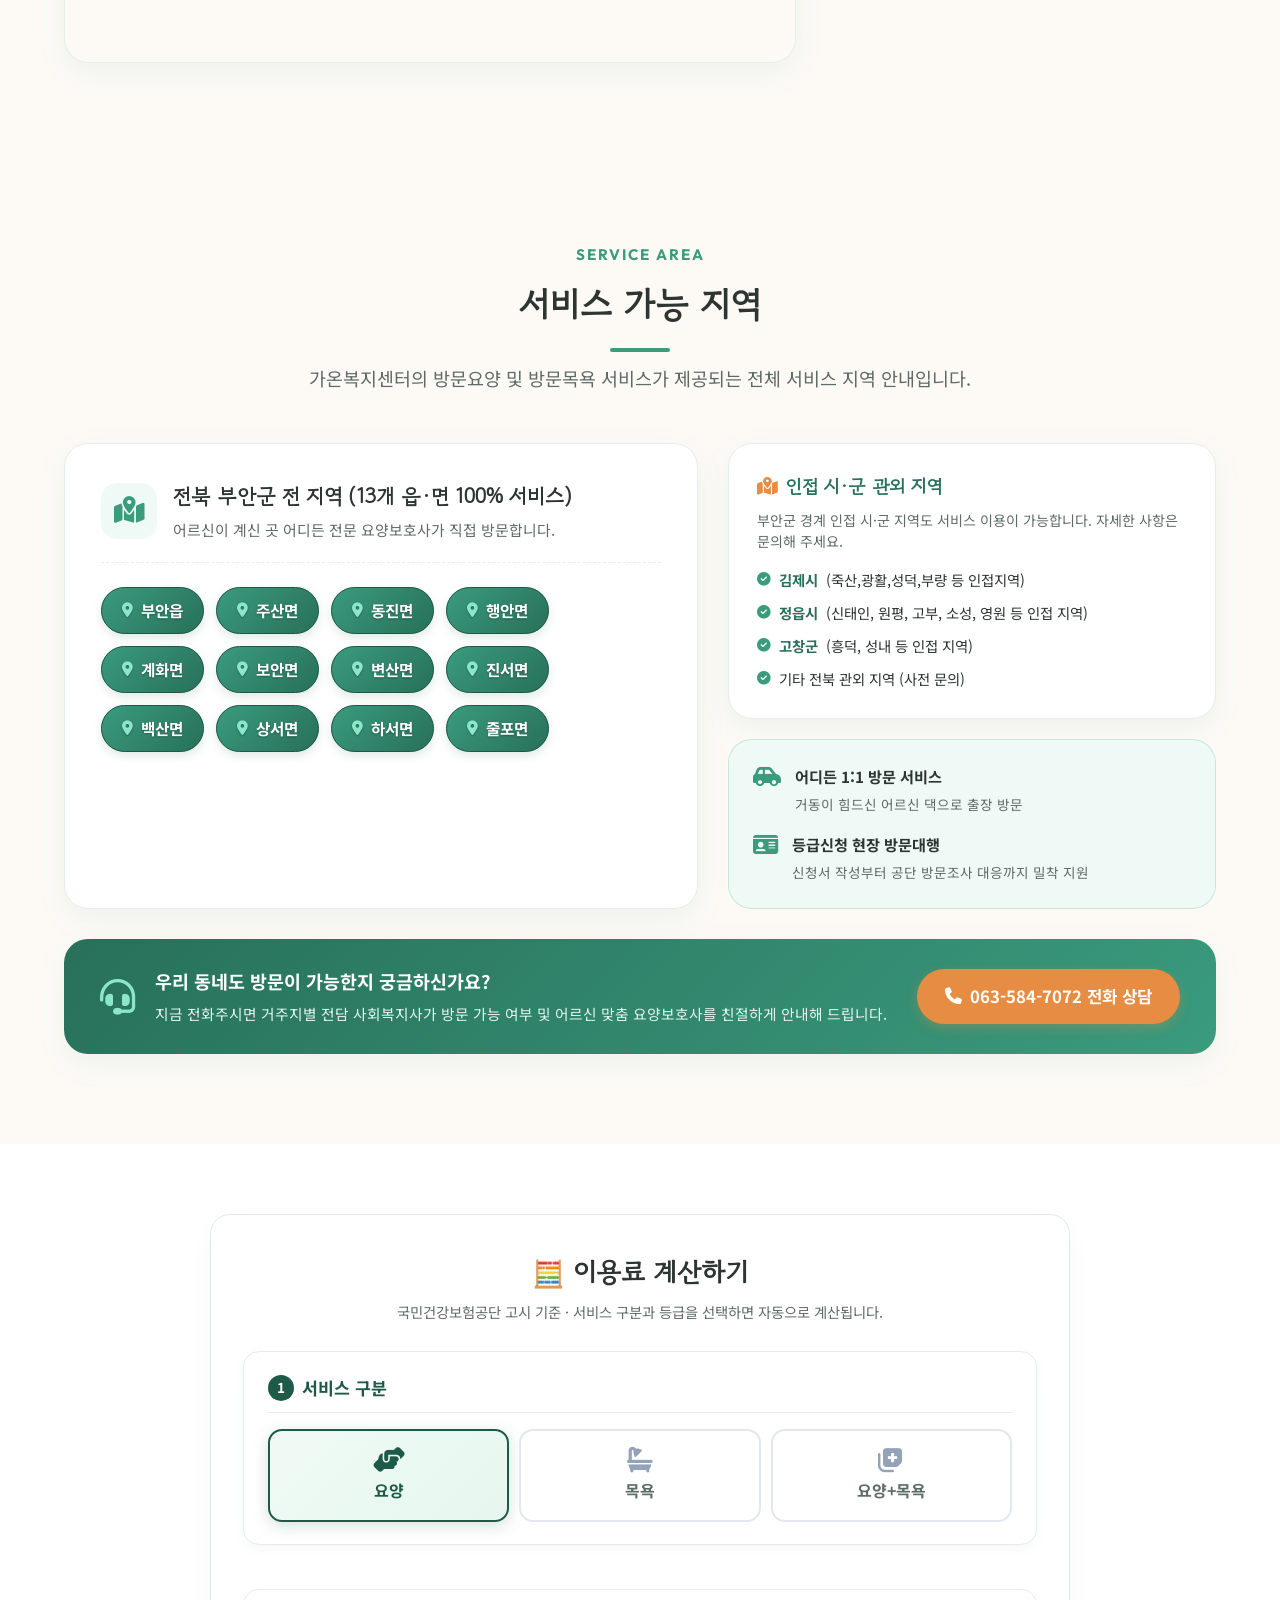
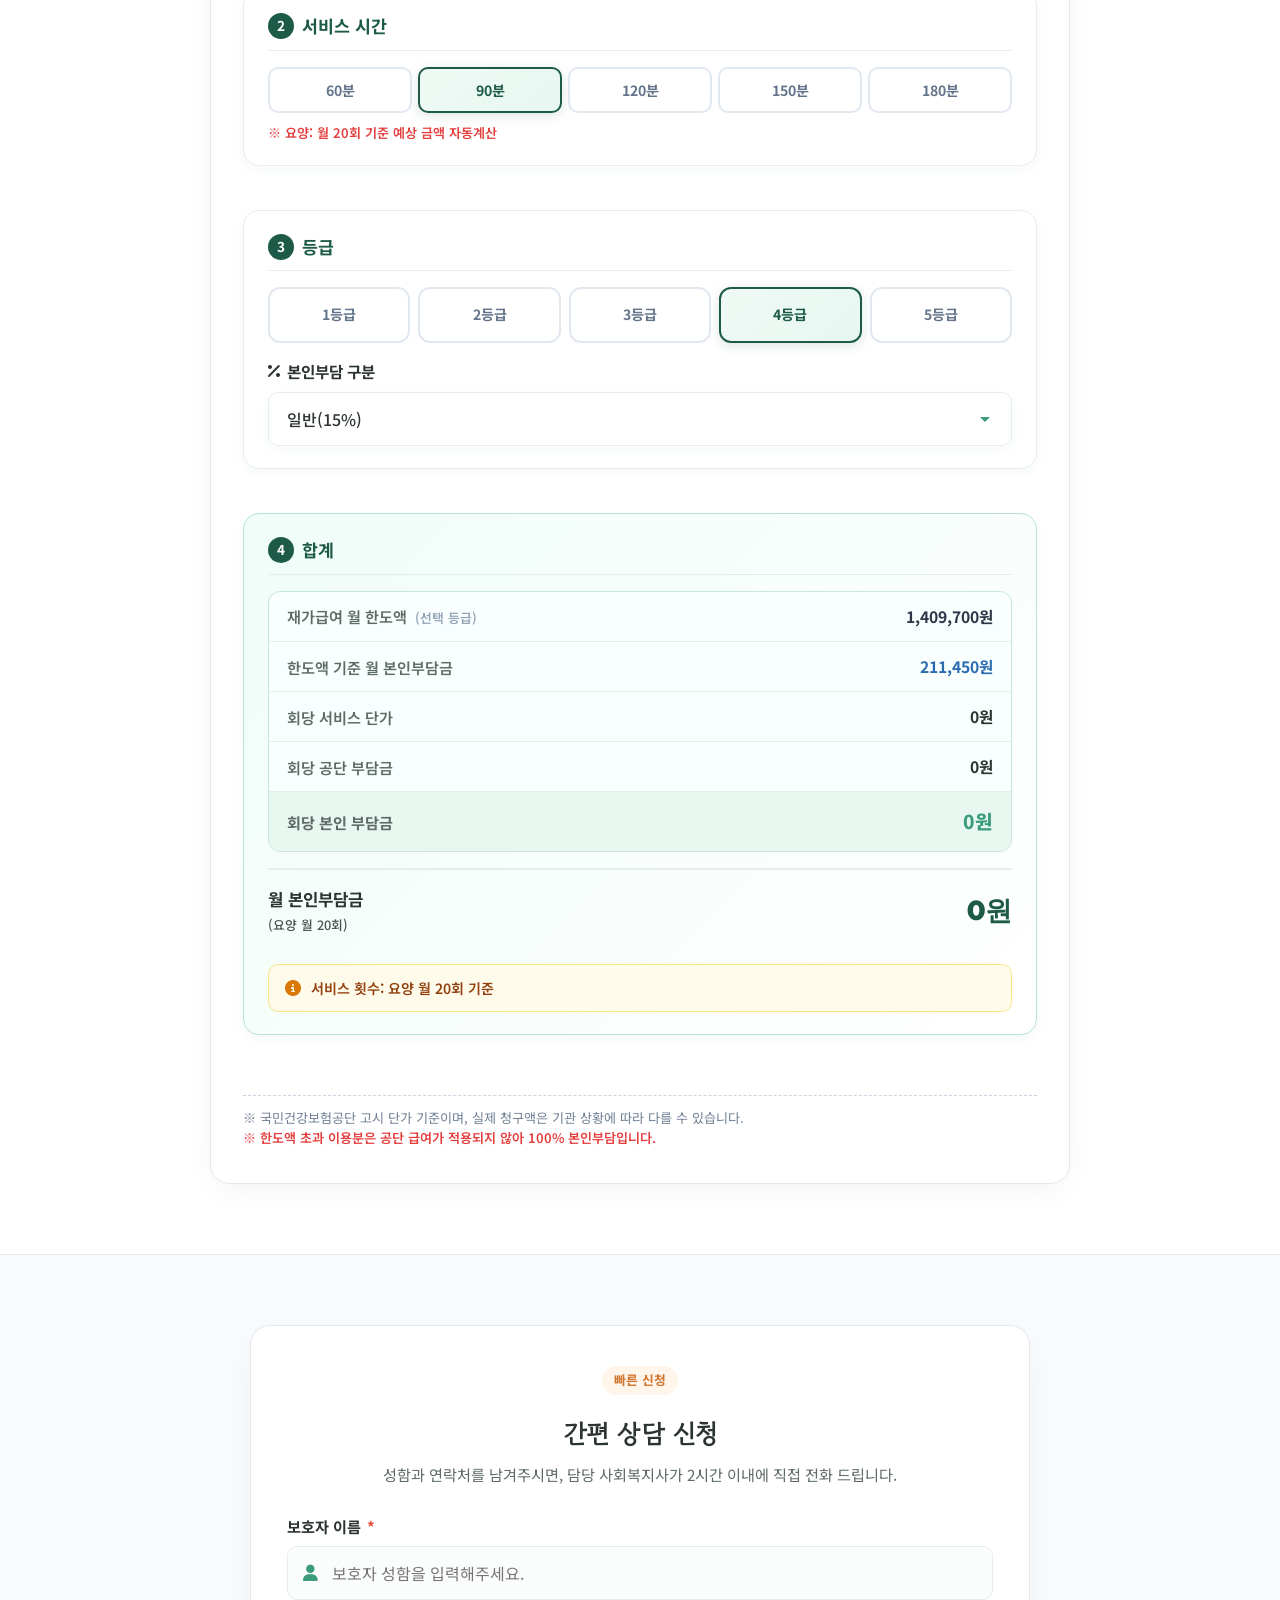
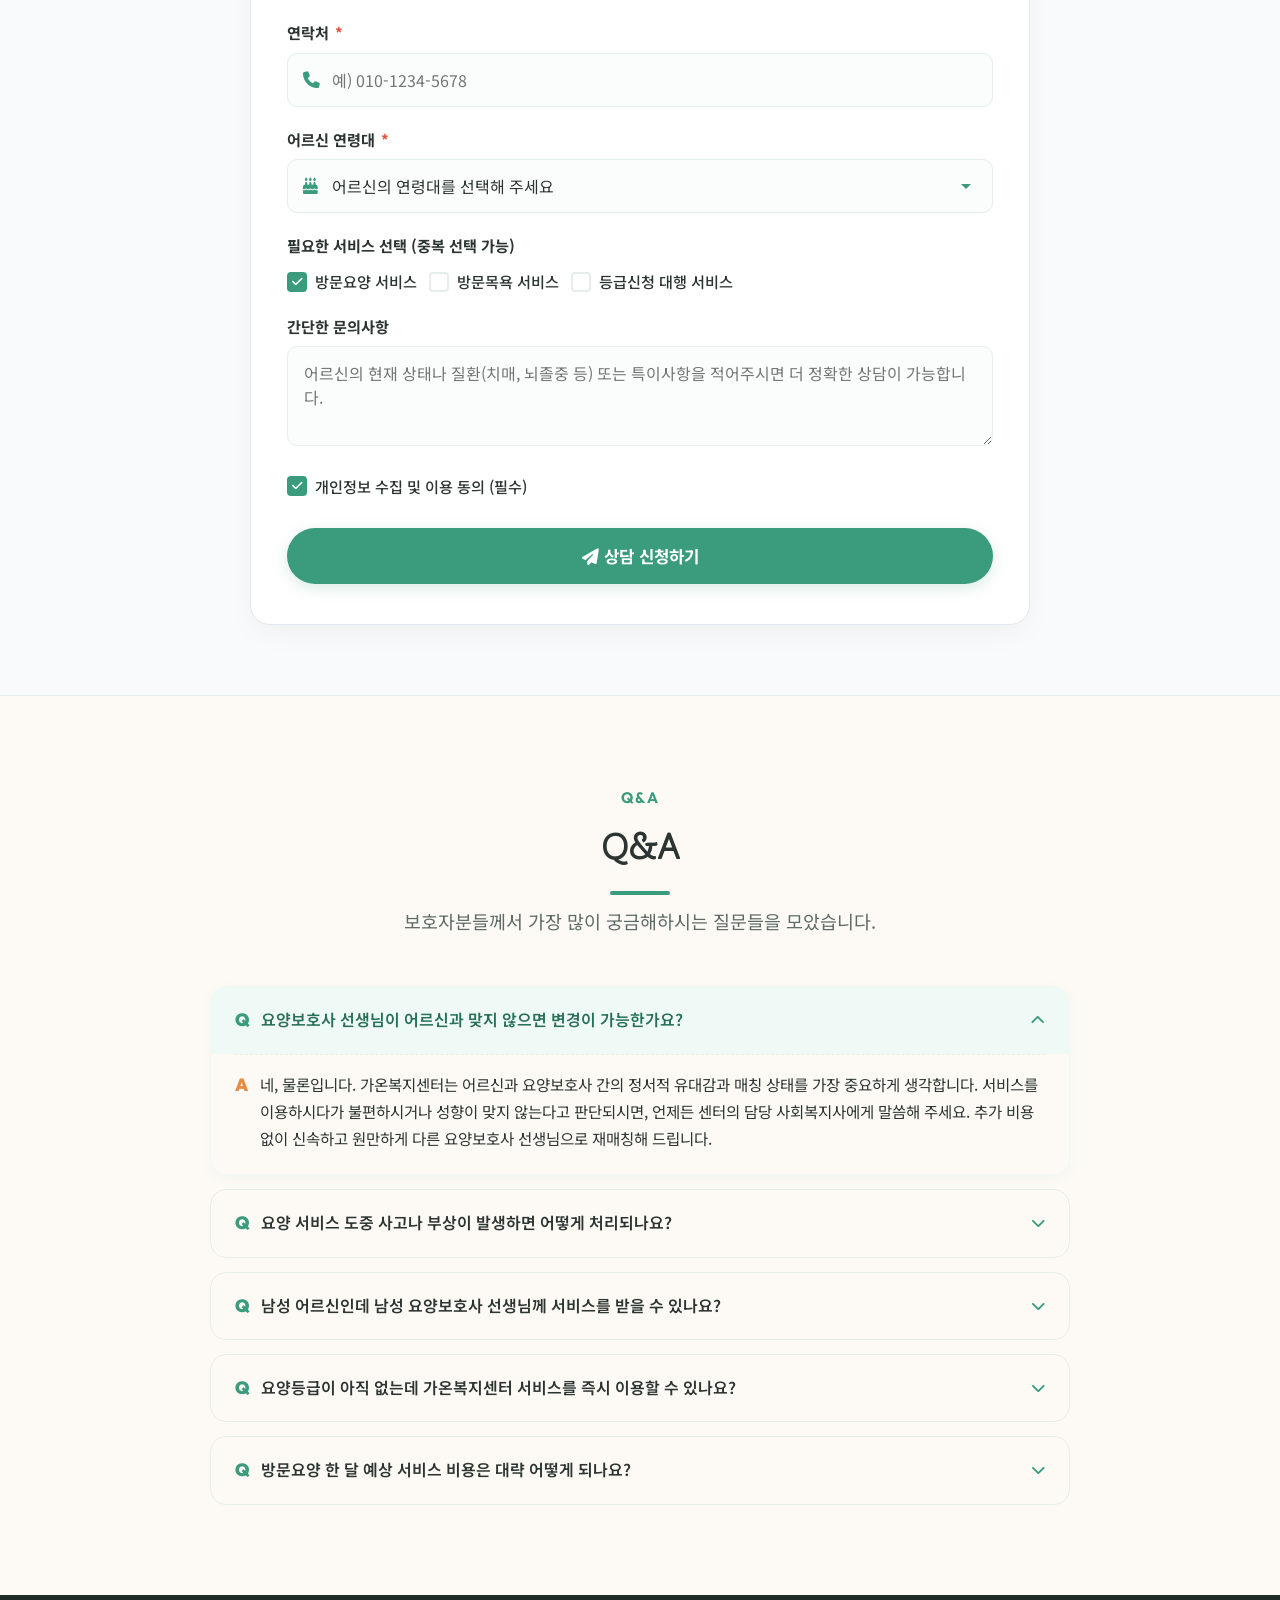
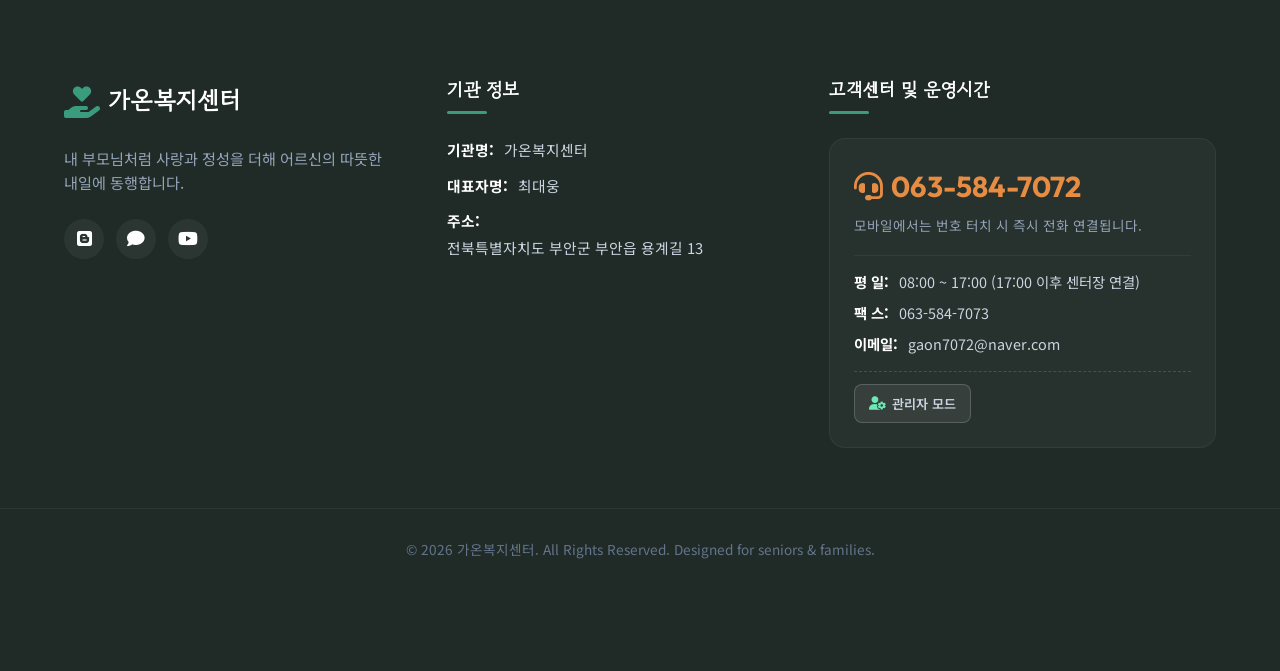
==== commit 0661af70: "Update: index.html 개선, firebase/vercel 설정 추가, gitignore 업데이트" ====
--- a/index.html
+++ b/index.html
@@ -580,8 +580,8 @@
                             </div>
                             <p class="neighbor-desc">부안군 경계 인접 시·군 지역도 서비스 이용이 가능합니다. 자세한 사항은 문의해 주세요.</p>
                             <ul class="neighbor-list">
-                                <li><i class="fa-solid fa-circle-check"></i> <strong>김제시</strong> (신태인, 원평 등 인접 지역)</li>
-                                <li><i class="fa-solid fa-circle-check"></i> <strong>정읍시</strong> (고부, 소성, 영원 등 인접 지역)</li>
+                                <li><i class="fa-solid fa-circle-check"></i> <strong>김제시</strong> (죽산,광활,성덕,부량 등 인접지역)</li>
+                                <li><i class="fa-solid fa-circle-check"></i> <strong>정읍시</strong> (신태인, 원평, 고부, 소성, 영원 등 인접 지역)</li>
                                 <li><i class="fa-solid fa-circle-check"></i> <strong>고창군</strong> (흥덕, 성내 등 인접 지역)</li>
                                 <li><i class="fa-solid fa-circle-check"></i> 기타 전북 관외 지역 (사전 문의)</li>
                             </ul>
